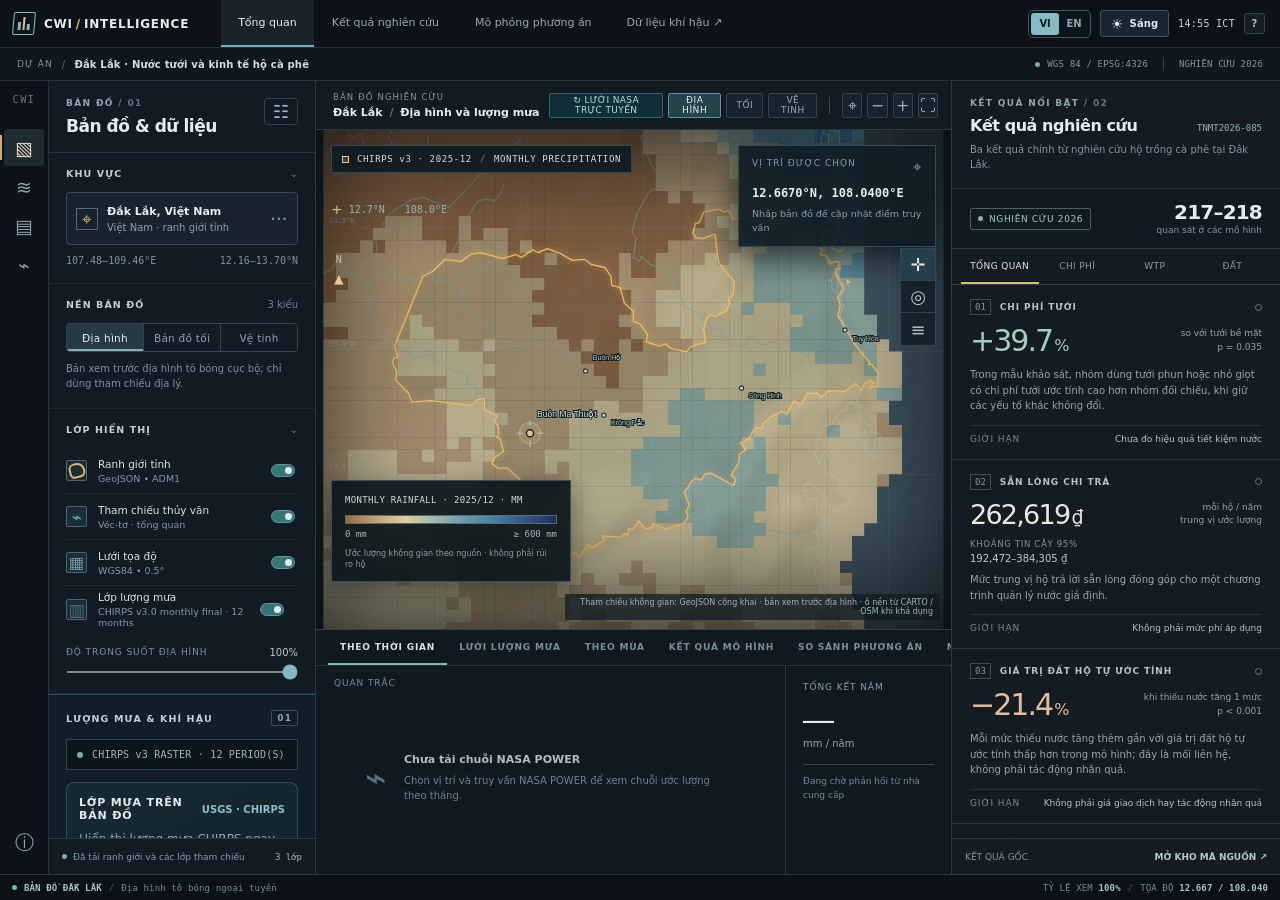
==== index.html @ 6d9375ad "Distinguish terrain and dark basemaps even when online tiles fail" ====
<!doctype html>
<html lang="vi" data-theme="dark">
<head>
  <meta charset="utf-8">
  <meta name="viewport" content="width=device-width,initial-scale=1">
  <meta name="theme-color" content="#0a0e13">
  <meta name="description" content="Coffee Water Intelligence — environmental evidence workstation for Dak Lak.">
  <title>Coffee Water Intelligence · Research presentation v1.7</title>
  <style>
:root{color-scheme:dark;--app:#0a0e13;--panel:#111820;--panel2:#131b24;--map:#101b20;--line:#26333e;--line-soft:#1c2832;--text:#e6edf1;--muted:#92a3af;--faint:#617480;--cyan:#6cb5bd;--gold:#ecc282;--red:#d7968a;--green:#75c0a0;--sidebar:267px;--inspect:329px;--rail:49px;font-family:Inter,'IBM Plex Sans','Noto Sans',ui-sans-serif,system-ui,-apple-system,BlinkMacSystemFont,'Segoe UI',sans-serif;font-synthesis:none}
*{box-sizing:border-box}html,body{margin:0;min-width:350px;background:var(--app);color:var(--text);height:100%;font-size:12px}button,select,input{font:inherit}button{cursor:pointer}button:focus-visible,input:focus-visible,select:focus-visible,a:focus-visible{outline:2px solid #8fc3d0;outline-offset:1px}button:disabled{opacity:.45;cursor:not-allowed}a{color:inherit;text-decoration:none}.shell{height:100dvh;min-height:610px;display:flex;flex-direction:column;overflow:hidden}.globalbar{height:48px;background:#0d1218;border-bottom:1px solid #28333e;display:flex;align-items:center;flex-shrink:0;padding:0 15px 0 13px}.logo{height:100%;display:flex;gap:9px;align-items:center;padding-right:32px}.logo-glyph{width:22px;height:23px;border:1px solid #91bec1;display:flex;align-items:flex-end;justify-content:center;gap:2px;padding:4px;border-radius:2px;transform:skew(-5deg)}.logo-glyph span{width:3px;background:#83b8b9;height:8px}.logo-glyph span:nth-child(2){height:13px;background:#e4c08c}.logo-glyph span:nth-child(3){height:6px}.logo-type{white-space:nowrap;font-size:12px;font-weight:780;letter-spacing:.065em}.logo-slash{color:var(--gold);padding:0 3px}.logo-caption{font-size:9px;letter-spacing:.15em;color:#899baa;margin-left:7px;border-left:1px solid #364552;padding-left:12px}.global-tabs{display:flex;height:100%;align-items:stretch;gap:1px}.gtab{background:none;border:none;border-bottom:2px solid transparent;padding:0 17px;color:#9aabb7;font-size:11px;white-space:nowrap;display:flex;align-items:center;gap:7px}.gtab.active{color:#e6ecef;border-bottom-color:var(--cyan);background:#18232c}.gtab:hover{background:#18232c;color:#e1e8ec}.out-icon{color:#68808a;font-size:13px}.global-right{display:flex;align-items:center;gap:9px;margin-left:auto;color:#a1afb7;font-size:10px;letter-spacing:.03em}.indicator-dot,.dot,.status-circle,.state-led,.green-led{display:inline-block;width:6px;height:6px;border-radius:50%;background:#d6aa65;flex-shrink:0}.indicator-dot.amber{box-shadow:0 0 0 3px #b08b4a25}.thin-split{height:14px;width:1px;background:#33424c;margin:0 8px}.utc-clock{font-variant-numeric:tabular-nums;font-family:ui-monospace,SFMono-Regular,Menlo,monospace;color:#c6d3dc}.iconbutton{border:1px solid #35424c;background:#151e25;color:#a9bbc7;border-radius:3px;width:21px;height:21px;font-weight:700}.contextbar{height:33px;flex-shrink:0;border-bottom:1px solid var(--line);background:#10161d;display:flex;align-items:center;gap:9px;padding:0 17px;font-size:10px;color:#768997;letter-spacing:.018em}.bread-segment{color:#8196a4;font-size:9px;letter-spacing:.12em}.bread-chevron{color:#57747f}.bread-active{color:#d3dde2;font-weight:570}.version{margin-left:13px;border:1px solid #30414c;border-radius:2px;color:#b3c3c9;padding:2px 6px;font-size:9px}.context-right{margin-left:auto;display:flex;align-items:center;gap:7px;font:9px ui-monospace,monospace;color:#8597a3}.context-right .dot{background:#7caaa8;width:5px;height:5px}.app-body{min-height:0;flex:1;display:flex;overflow:hidden}.rail{width:var(--rail);flex-shrink:0;border-right:1px solid #28353f;background:#0c1218;display:flex;align-items:center;flex-direction:column;gap:2px;padding:13px 4px}.rail-wordmark{font-family:ui-monospace,monospace;font-size:10px;letter-spacing:.16em;color:#657988;margin-bottom:22px}.rail-btn{width:40px;height:37px;border:none;background:transparent;color:#8ca3ad;font-size:19px;display:grid;place-items:center;position:relative;border-radius:3px}.rail-btn.current{color:#e6d8b8;background:#1e2b33}.rail-btn.current:before{content:'';position:absolute;left:-4px;top:6px;bottom:6px;width:2px;background:#d5ac73}.rail-btn:hover{background:#25343e;color:#e5ebed}.rail-flex{flex:1}.explorer{width:var(--sidebar);flex-shrink:0;background:#121a23;border-right:1px solid #2a3640;display:flex;flex-direction:column;min-height:0}.section-top,.inspector-head{padding:17px 17px 16px;border-bottom:1px solid var(--line);flex-shrink:0}.section-top{display:flex;align-items:flex-start;justify-content:space-between}.small-overline,.eyebrow{font-size:9px;color:#91a5b1;letter-spacing:.15em;font-weight:680}.section-index{color:#607684}.section-top h1,.inspector-head h2{margin:8px 0 0;font-size:17px;font-weight:600;letter-spacing:-.028em}.subtle-icon{background:none;border:1px solid #32414c;border-radius:3px;color:#9ab0bb;padding:2px 8px;font-size:18px}.explorer-scroll,.inspector-scroll{overflow:auto;flex:1;scrollbar-width:thin;scrollbar-color:#334550 transparent}.group{padding:15px 17px 17px;border-bottom:1px solid var(--line-soft)}.group-title{font-size:9.5px;letter-spacing:.115em;font-weight:680;color:#c3d0d5;display:flex;justify-content:space-between;align-items:center;margin-bottom:13px}.group-arrow,.tiny-info{font-size:10px;font-weight:450;color:#6f8390;letter-spacing:0}.location-picker{border:1px solid #384955;border-radius:4px;background:#18232d;padding:11px 9px;display:flex;gap:9px;align-items:center}.pin-mark{border:1px solid #526a77;width:22px;height:22px;display:grid;place-items:center;color:#d2b179;font-size:17px}.location-picker strong{font-weight:640;font-size:11px}.location-picker small{display:block;font-size:10px;color:#8ca0ae;margin-top:4px}.location-more{margin-left:auto;color:#7d939c;font-weight:700;letter-spacing:.1em}.geo-reference{display:flex;justify-content:space-between;font:10px ui-monospace,monospace;color:#80939f;margin-top:10px}.segmented{display:flex;border:1px solid #384651;border-radius:4px;overflow:hidden;height:29px}.segmented button{flex:1;background:#131c24;color:#8ea0ad;border:none;font-size:10.5px;letter-spacing:.025em}.segmented button+button{border-left:1px solid #36434f}.segmented button.active{background:#273a43;color:#e4ecef;box-shadow:inset 0 -2px 0 #85b1b5}.base-context{font-size:10px;line-height:1.5;color:#7d919d;margin-top:9px}.layer-row{height:46px;display:flex;gap:11px;align-items:center;border-bottom:1px solid #1e2b35}.layer-row:nth-last-of-type(1){border-bottom:none}.layer-icon{height:21px;width:21px;flex-shrink:0;background:#1c2e34;border:1px solid #4f6371;border-radius:2px;display:grid;place-items:center}.border-icon:before{content:'';width:12px;height:11px;border:2px solid #dfb772;border-radius:35% 50% 37% 30%;transform:rotate(-15deg)}.river-icon:before{content:'⌁';font-size:17px;color:#70b2ba}.grid-icon:before{content:'▦';font-size:16px;color:#7894a2}.raster-icon:before{content:'▥';font-size:17px;color:#546c79}.layer-label{display:flex;flex-direction:column;gap:3px;flex:1}.layer-label strong{font-size:10.5px;font-weight:530;color:#d9e3e8}.layer-label small{font-size:9.5px;color:#8299a5}.layer-row input{appearance:none;width:24px;height:13px;border:1px solid #415461;background:#273641;border-radius:20px;position:relative;cursor:pointer}.layer-row input:before{content:'';position:absolute;top:2px;left:2px;width:7px;height:7px;border-radius:50%;background:#7c8e9a;transition:.15s}.layer-row input:checked{background:#3a7576;border-color:#559b9b}.layer-row input:checked:before{left:13px;background:#e0f0ee}.disabled-layer{opacity:.45;cursor:not-allowed}.lock{color:#8995a0}.layer-opacity{display:flex;justify-content:space-between;margin:15px 0 2px;font-size:9px;letter-spacing:.1em;color:#7c919d}.layer-opacity strong{font-size:10px;letter-spacing:0;color:#becbd2;font-weight:530}input[type=range]{width:100%;height:2px;margin:11px 0 2px;accent-color:#82b6b8;cursor:pointer}.input-label{display:block;margin-bottom:7px;font-size:9px;letter-spacing:.11em;font-weight:620;color:#849cab}.group select{width:100%;height:32px;border:1px solid #334551;border-radius:3px;appearance:none;background:#18242e url("data:image/svg+xml,%3Csvg xmlns='http://www.w3.org/2000/svg' width='10' height='7'%3E%3Cpath d='m1 1 4 4 4-4' fill='none' stroke='%2397aab6' stroke-width='1.4'/%3E%3C/svg%3E") no-repeat right 11px center;color:#e0e8ec;padding:0 28px 0 10px;font-size:10.5px;outline:none;margin-bottom:15px}.query-loc{padding:8px 10px;background:#17232c;border-left:2px solid #8facae;display:flex;flex-direction:column;gap:7px;margin:1px 0 12px}.query-loc span{font-size:9px;color:#859ba5;letter-spacing:.08em}.query-loc strong{font:11px ui-monospace,monospace;color:#d6e5e8;font-weight:540}.query-button{width:100%;height:34px;background:#a3c6c3;border:1px solid #a7c8c7;color:#0c2229;border-radius:3px;font-size:11px;font-weight:730;text-align:left;padding:0 10px;display:flex;align-items:center;gap:8px}.query-button:hover{background:#c0dad7}.query-symbol{font-size:17px}.query-arrow{margin-left:auto}.query-status{display:flex;gap:7px;margin-top:11px;color:#8b9ba4;font-size:10px;line-height:1.55;align-items:flex-start}.query-status .status-circle{margin-top:5px}.query-status.success{color:#9dd0b8}.query-status.error{color:#deb29b}.status-circle.muted{background:#657986}.status-circle.teal{background:#70b8a8}.status-circle.error{background:#d4a06e}.meta-row{display:flex;justify-content:space-between;padding:6px 0;gap:8px;color:#8195a0;font-size:10px}.meta-row strong{color:#c1d1d7;font-weight:540;text-align:right}.explorer-footer,.inspector-footer{height:36px;border-top:1px solid #2a3942;display:flex;align-items:center;padding:0 13px;gap:6px;font-size:9px;color:#879ca7;flex-shrink:0}.state-led{width:5px;height:5px;background:#72b6a1}.explorer-footer .code{margin-left:auto;color:#a6bbc3;font-family:ui-monospace,monospace}.main-workspace{min-width:310px;display:flex;flex-direction:column;flex:1;background:#0b1116}.workspace-toolbar{height:49px;display:flex;align-items:center;flex-shrink:0;padding:0 13px 0 17px;border-bottom:1px solid #2b3b42;background:#121b22;gap:5px}.workspace-ident{display:flex;flex-direction:column;gap:4px}.workspace-ident .kicker{font-size:8.5px;letter-spacing:.13em;color:#8397a4}.workspace-ident strong{font-size:11px;font-weight:580;white-space:nowrap}.workspace-ident strong span{color:#617783;margin:0 3px}.toolbar-spacer{flex:1}.toolbar-btn,.toolbar-square{border:1px solid #34434e;background:#17232d;color:#9baeba;height:25px;border-radius:2px;padding:0 9px;font-size:9px;letter-spacing:.06em}.toolbar-btn.active{color:#e2eff1;background:#26424b;border-color:#5e9298}.toolbar-square{width:27px;padding:0;font-size:16px;letter-spacing:0}.toolbar-btn:hover,.toolbar-square:hover{color:#fff;background:#2b3d48}.tool-sep{background:#3b4c58;height:17px;width:1px;margin:0 7px}.geoview{position:relative;flex:1;min-height:180px;overflow:hidden;background:#142329}.geoview:before{content:'';position:absolute;inset:0;pointer-events:none;box-shadow:inset 0 0 110px #05090dc4;z-index:1}.geoview:after{content:'';position:absolute;inset:0;background:linear-gradient(0deg,rgba(4,10,15,.25),transparent 25%,transparent 73%,rgba(6,10,16,.20));pointer-events:none;z-index:1}.geoview svg{position:absolute;width:100%;height:100%;inset:0;cursor:crosshair;touch-action:none;user-select:none}#province-path,#province-glow{pointer-events:none}#riverlines path{stroke:#72a5ab;fill:none;stroke-width:1.25;opacity:.78;pointer-events:none}#coastal-lines path{stroke:#aec3b7;fill:none;stroke-width:1.15;opacity:.77;pointer-events:none}#mapgrid line{stroke:#accbd5;stroke-width:.6;opacity:.22;pointer-events:none}#mapgrid text{fill:#93bbc0;font:10px ui-monospace,monospace;opacity:.65;pointer-events:none}#map-labels text{font-family:Inter,Arial,sans-serif;fill:#d8e7e3;font-size:12px;paint-order:stroke;stroke:#0c1b22;stroke-width:2.6;pointer-events:none}#map-labels text.smaller{font-size:10px;fill:#b8c8c6}#map-labels circle{fill:#d9c8a1;stroke:#253c42;stroke-width:1.6}#selected-pin{pointer-events:none}.pulse-halo{stroke:#d8c394;fill:#d2b87a29;stroke-width:.8}.map-badge{position:absolute;z-index:2;top:15px;left:15px;background:#0f1b23eb;border:1px solid #344854;border-radius:2px;padding:8px 10px;font:9px ui-monospace,monospace;letter-spacing:.07em;color:#d0dfe0;display:flex;align-items:center;gap:8px;pointer-events:none}.badge-square{width:7px;height:7px;border:1px solid #f0c887;background:#dcb3703a}.muted-dash{color:#627f89}.map-locator{position:absolute;right:15px;top:15px;z-index:2;width:198px;background:#101c24ed;border:1px solid #334955;padding:12px 13px;box-shadow:0 10px 30px #050b0fb0}.map-loc-title{color:#7f9caa;letter-spacing:.11em;font-size:9px;display:flex;justify-content:space-between}.loc-edit{font-size:15px}.map-locator strong{display:block;margin:10px 0 6px;font:12px ui-monospace,monospace;font-weight:610;color:#e1edf0}.map-locator small{font-size:9.5px;color:#87a0a9}.map-floating-tools{position:absolute;right:15px;top:118px;display:flex;flex-direction:column;background:#121f27e8;border:1px solid #314651;z-index:3}.float-tool{height:32px;width:34px;border:none;border-bottom:1px solid #304450;background:none;color:#aec4cb;font-size:18px}.float-tool:last-child{border:none}.float-tool:hover,.float-tool.active{color:#e8e9de;background:#26404b}.map-legend{position:absolute;z-index:2;left:15px;bottom:16px;width:222px;border:1px solid #344955;background:#0c161edb;backdrop-filter:blur(7px);padding:11px 12px}.legend-head{display:flex;justify-content:space-between;border-bottom:1px solid #344651;padding-bottom:9px;margin-bottom:7px}.legend-head strong,.legend-head span{font-size:8.5px;letter-spacing:.12em;color:#b6cdd1;font-weight:590}.legend-head span{color:#728a96}.legend-item{display:flex;align-items:center;gap:9px;color:#bcccd3;font-size:9.5px;line-height:23px}.legend-item i{width:16px;height:8px;flex-shrink:0}.legend-boundary{border-top:2px solid #eebd71}.legend-river{border-top:2px solid #79bcc5}.legend-marker{border:2px solid #e5c88c;width:7px!important;height:7px!important;border-radius:50%;margin:0 4px}.legend-divider{height:1px;background:#2a3f49;margin:9px 0}.map-legend p{margin:0;color:#78929c;font-size:9px;line-height:1.5}.map-credit{position:absolute;bottom:9px;right:11px;z-index:2;font-size:8px;color:#a3b3b7;background:#0e1921b8;padding:4px 7px;max-width:calc(100% - 260px);text-align:right}.map-location-stamp{position:absolute;top:70px;left:16px;color:#92b2b9;font:10px ui-monospace,monospace;display:flex;gap:7px;align-items:center;z-index:2}.crosshair{font-size:16px;color:#d4b575}.minor-sep{color:#566a72}.north-arrow{position:absolute;top:124px;left:18px;z-index:2;display:flex;align-items:center;flex-direction:column;font-size:10px;color:#b6c6c6;gap:4px;font-family:ui-monospace,monospace}.north-arrow b{font-size:16px;color:#eac68c}.bottom-pane{height:207px;flex-shrink:0;border-top:1px solid #30414a;background:#101820;display:flex;flex-direction:column}.bottom-tabs{height:36px;display:flex;align-items:stretch;gap:0;padding:0 12px;border-bottom:1px solid #25333d;flex-shrink:0}.bottom-tab{border:none;border-bottom:2px solid transparent;background:none;padding:0 13px;color:#788f9d;font-size:9px;font-weight:650;letter-spacing:.09em}.bottom-tab.active{border-bottom-color:#82b8b9;color:#d3e4e9}.bottom-tools{margin-left:auto;display:flex;gap:12px;align-items:center;font-size:9px;color:#8095a0}.temp-status{display:flex;align-items:center;gap:7px}.bottom-tools button{border:1px solid #384951;background:#16242d;color:#afc2ca;padding:6px 9px;border-radius:2px;font-size:9px;letter-spacing:.07em}.bottom-content{display:flex;flex:1;min-height:0}.bottom-content.hidden{display:none}.chart-panel{flex:1;padding:12px 20px 10px 18px;display:flex;flex-direction:column;min-width:0}.chart-ylabel{font-size:9px;color:#748e9d;letter-spacing:.1em;margin-bottom:4px}.chart{flex:1;min-height:0}.empty-visual{height:100%;display:flex;align-items:center;justify-content:center;gap:17px;color:#8b9fac}.empty-icon{font-size:36px;font-family:Georgia,serif;color:#59737e}.empty-visual strong{display:block;font-size:11px;color:#aebdc7;font-weight:580;margin-bottom:7px}.empty-visual small{display:block;max-width:330px;font-size:10px;line-height:1.5;color:#6d8390}.data-chart{width:100%;height:100%}.summary-metric{width:166px;border-left:1px solid #2a3a46;padding:16px 17px;display:flex;flex-direction:column}.summary-metric>span:first-child{font-size:9px;letter-spacing:.1em;color:#89a0ad}.summary-metric>strong{font:31px Inter,Arial,sans-serif;font-weight:500;margin-top:10px;letter-spacing:-.06em;white-space:nowrap}.summary-metric>span:nth-of-type(2){font-size:10px;color:#91a9b1}.mini-rule{height:1px;background:#344752;margin-top:15px;margin-bottom:10px}.summary-metric>small{font-size:9px;color:#728b98;line-height:1.5}.method-grid{display:grid;grid-template-columns:repeat(3,minmax(0,1fr));gap:25px;padding:19px;align-items:start}.method-grid p{margin:7px 0;color:#97aab6;font-size:10px;line-height:1.65}.inspector{width:var(--inspect);flex-shrink:0;background:#141b23;border-left:1px solid #2d3944;display:flex;flex-direction:column;min-height:0}.inspector-head{padding:17px 18px 16px}.inspector-title{display:flex;justify-content:space-between;align-items:baseline;gap:8px}.inspector-title h2{font-size:16px}.specimen-id{color:#8fb7be;font:9px ui-monospace,monospace}.inspector-head p{margin:8px 0 0;color:#8095a2;font-size:10px;line-height:1.45}.inspector-scroll{padding:0}.data-quality{padding:13px 18px;display:flex;align-items:center;justify-content:space-between;background:#111a22;border-bottom:1px solid #2d3b46}.sample-pill{display:flex;align-items:center;gap:6px;border:1px solid #46665d;border-radius:2px;padding:5px 7px;color:#9dd2b2;font-size:9px;letter-spacing:.07em}.sample-pill i{background:#85bb91;height:5px;width:5px;border-radius:50%}.sample-size{display:flex;flex-direction:column;align-items:flex-end;gap:3px}.sample-size strong{font-size:20px;line-height:1;letter-spacing:-.04em;font-weight:550}.sample-size span{font-size:9px;color:#8196a2}.inspector-tabs{height:36px;border-bottom:1px solid #31414b;display:flex;align-items:stretch;padding:0 9px}.econ-tab{flex:1;background:none;border:none;border-bottom:2px solid transparent;font-size:9px;color:#849ba5;letter-spacing:.04em}.econ-tab.active{border-bottom-color:#d6b879;color:#e6e7e1}.stat-group{padding:14px 18px 15px;border-bottom:1px solid #2a3943}.stat-heading{display:flex;align-items:center;gap:9px}.stat-heading>span{border:1px solid #3c4e5b;color:#8098a4;padding:2px 4px;font:9px ui-monospace,monospace}.stat-heading strong{font-size:9px;letter-spacing:.1em;color:#b2c3ca;font-weight:650}.hollow-circle{width:7px;height:7px;border:1px solid #657f8b;border-radius:50%;margin-left:auto}.stat-main{display:flex;align-items:center;justify-content:space-between;gap:9px;margin:11px 0}.value{font-size:30px;letter-spacing:-.065em;font-weight:540;line-height:1}.value span{font-size:16px;margin-left:2px}.value.positive{color:#a4cdbd}.value.standard{color:#e7e8de;font-size:27px}.value.standard span{font-size:19px}.value.negative{color:#e6bb99}.value-side{font-size:9px;color:#90a5b0;line-height:1.55;text-align:right}.stat-group p{font-size:10px;line-height:1.55;color:#93a7b1;margin:0 0 11px}.micro-rule{display:flex;justify-content:space-between;gap:10px;color:#718a95;font-size:9px;align-items:center;border-top:1px solid #24323a;padding-top:8px}.micro-rule span{letter-spacing:.1em}.micro-rule strong{color:#b0c5c8;font-weight:520;text-align:right}.ci-line{display:flex;flex-direction:column;gap:4px;margin:0 0 8px;color:#7e96a1;font-size:8.5px;letter-spacing:.08em}.ci-line strong{color:#b9cbd1;font-weight:530;font-size:10px;letter-spacing:0}.inspector-provenance{padding:15px 18px 25px}.prov-head{display:flex;gap:8px;align-items:center;margin-bottom:10px}.prov-head strong{font-size:9px;letter-spacing:.11em;color:#b4c9ce}.inspector-provenance>div:not(.prov-head){display:flex;justify-content:space-between;color:#8498a4;font-size:10px;margin-bottom:8px}.inspector-provenance>div strong{font-weight:530;color:#b2c7ce}.inspector-provenance p{font-size:10px;color:#7994a0;line-height:1.6;padding:10px;background:#18252d;border-left:2px solid #577b84;margin:15px 0 0}.inspector-footer{justify-content:space-between;color:#8096a2}.inspector-footer a{color:#b2c9ce;font-weight:620}.statusbar{height:26px;background:#0b1116;border-top:1px solid #2b3944;display:flex;align-items:center;justify-content:space-between;padding:0 12px;flex-shrink:0;color:#788c96;font:9px ui-monospace,monospace;letter-spacing:.015em}.statusbar>div{display:flex;align-items:center;gap:7px}.statusbar strong{font-weight:600;color:#acc3c7}.green-led{width:5px;height:5px;background:#74c0a2}.status-divider{color:#415764}.status-last span{color:#4a6370}dialog{border:1px solid #3c5661;background:#17232c;color:#e0e9ed;border-radius:5px;width:min(460px,90vw);padding:20px;box-shadow:0 18px 70px #0009}dialog::backdrop{background:#010507a8}.dialog-head{display:flex;justify-content:space-between;font-size:15px}.dialog-head button{background:none;border:none;color:#a4b6be;font-size:22px}.dialog-okay{margin-top:12px;background:#a4c5c5;color:#0e2026;padding:8px 20px;border:none;border-radius:3px}dialog p{font-size:12px;line-height:1.65;color:#aec0c7}
body.collapsed-left .explorer{display:none}.shell.max-map .explorer,.shell.max-map .inspector{display:none}.shell.max-map .bottom-pane{height:165px}
@media(min-width:1600px){:root{--sidebar:282px;--inspect:350px}.bottom-pane{height:226px}.globalbar{height:52px}.contextbar{height:36px}.workspace-toolbar{height:52px}}
@media(max-width:1270px){:root{--sidebar:238px;--inspect:293px}.logo-caption,.context-right,.minor-state{display:none}.globalbar{padding:0 10px}.logo{padding-right:14px}.gtab{padding:0 9px}.section-top,.inspector-head{padding-left:13px;padding-right:13px}.group{padding-left:13px;padding-right:13px}.stat-group{padding-left:13px;padding-right:13px}.inspector-provenance{padding-left:13px;padding-right:13px}.map-legend{width:192px}}
@media(max-width:1020px){:root{--sidebar:245px;--inspect:280px}.inspector{display:none}.global-tabs a{display:none}.bottom-pane{height:190px}.map-credit{max-width:60%}}
@media(max-width:730px){.shell{overflow:auto;min-height:100dvh;height:auto}.app-body{display:grid;grid-template-columns:40px 1fr;min-height:820px;overflow:visible}.rail{width:40px;grid-row:1 / span 3}.explorer{grid-column:2;width:100%;height:auto;max-height:none;border-right:none}.explorer-scroll{display:grid;grid-template-columns:repeat(2,minmax(0,1fr));overflow:visible}.group{border-right:1px solid var(--line-soft)}.main-workspace{grid-column:2;height:700px;min-width:0}.inspector{grid-column:2;width:100%;display:flex;max-height:620px}.inspector-scroll{display:grid;grid-template-columns:1fr 1fr;align-items:start}.data-quality,.inspector-tabs,.overview-econ,.inspector-provenance{grid-column:1 / -1}.overview-econ{display:grid;grid-template-columns:repeat(2,minmax(0,1fr))}.stat-group{border-right:1px solid var(--line-soft)}.globalbar{height:45px}.logo-type{font-size:10px}.global-tabs{margin-left:auto}.global-tabs .gtab{font-size:10px;padding:0 7px}.global-right{display:none}.contextbar{padding:0 9px}.version{display:none}.geoview{min-height:330px}.map-legend{display:none}.map-badge{font-size:8px;max-width:60%;line-height:1.5}.map-locator{width:162px}.map-credit{max-width:100%;font-size:7px}.statusbar{font-size:8px}.statusbar>div:nth-child(2){display:none}.method-grid{grid-template-columns:1fr}}
@media(max-width:470px){.explorer-scroll{display:block}.global-tabs .gtab:nth-child(2){display:none}.main-workspace{height:600px}.bottom-pane{height:185px}.summary-metric{width:109px;padding:12px}.summary-metric>strong{font-size:25px}.map-locator{top:60px;right:10px}.map-badge{top:10px;left:10px}.map-floating-tools{right:10px;top:160px}.map-credit{max-width:90%}.bottom-tools .temp-status{display:none}.status-last{display:none}.overview-econ{grid-template-columns:1fr}}
/* Scientific data bars */
.wtp-bars{display:flex;flex-direction:column;gap:10px;margin:15px 0 18px}.wtp-bars>div{display:grid;grid-template-columns:39px minmax(0,1fr) 41px;gap:9px;align-items:center}.wtp-bars span,.wtp-bars strong{color:#9dafb7;font:10px ui-monospace,monospace}.wtp-bars strong{text-align:right;color:#b8cfd3}.wtp-bars i{height:5px;background:#263941;position:relative;display:block;border-radius:1px;overflow:hidden}.wtp-bars em{background:#6da6aa;height:100%;display:block;border-radius:1px}
/* v0.4 CHIRPS spatial-grid analysis — scientific workstation, no decorative KPIs */
.climate-lab-group{background:#111e27;border-top:1px solid #31505c;border-bottom:1px solid #31444e}
.climate-tiny{font-size:9px;color:#87a8ad;border:1px solid #34515b;border-radius:2px;padding:2px 5px}
.raster-state{font:10px ui-monospace,monospace;color:#9db6bd;display:flex;align-items:center;gap:9px;padding:9px 10px;background:#0b151b;border:1px solid #2b424e;letter-spacing:.02em;margin-top:12px}
.raster-help{color:#7e9da7;font-size:10px;line-height:1.55;margin:10px 0}
.import-trigger{height:32px;border:1px solid #6c9399;color:#bdd6d7;background:#243944;cursor:pointer;display:flex;align-items:center;justify-content:center;font-size:10px;font-weight:630;letter-spacing:.035em;transition:background .15s}
.import-trigger:hover{background:#32505b}
.raster-row{display:grid;grid-template-columns:31px minmax(0,1fr) 40px minmax(0,1fr);align-items:center;gap:6px;margin-top:12px}
.raster-row label,.raster-row strong{font:9px ui-monospace,monospace;color:#839fac}.raster-row select{width:100%;padding:7px 8px;color:#dcebed;background:#0d1b23;border:1px solid #36515b;border-radius:2px;font-size:11px;min-width:0}
.raster-row select:disabled{opacity:.45}.opacity-row{grid-template-columns:58px minmax(0,1fr) 36px}.opacity-row input{accent-color:#96b9be;width:100%;min-width:0}
.raster-actions{display:grid;grid-template-columns:1fr 1fr;gap:6px;margin:10px 0 13px}.raster-actions button{border:1px solid #35515b;background:#182a33;color:#c7d8dc;font-size:10px;padding:8px 5px;letter-spacing:.045em;cursor:pointer}.raster-actions button:hover:not(:disabled){background:#2b4552}.raster-actions button:disabled{opacity:.35;cursor:default}
.raster-readout{display:flex;justify-content:space-between;align-items:center;gap:8px;border-top:1px solid #29404a;padding:9px 0;color:#91aab2;font-size:9px;line-height:1.35}
.raster-readout>span{max-width:150px}.raster-readout i{font-size:8px;font-style:normal;color:#728f9b;display:block}
.raster-readout strong{color:#d0e0e1;font-weight:550;text-align:right;font-size:10px}
.raster-note{font-size:9px;color:#758f98;line-height:1.5;margin:10px 0 0;padding-top:8px;border-top:1px solid #29404a}
#chirps-overlay{image-rendering:pixelated;mix-blend-mode:normal}
.raster-scale{position:absolute;left:15px;bottom:47px;z-index:12;background:rgba(10,20,27,.91);padding:11px 13px;width:240px;border:1px solid #39515e;box-shadow:0 6px 25px #0006;backdrop-filter:blur(4px)}
.raster-scale[hidden]{display:none}.raster-scale>span{color:#cfdbdf;font:9px ui-monospace,monospace;letter-spacing:.035em}
.raster-ramp{height:9px;margin-top:9px;background:linear-gradient(to right,#9a693e,#c3a276,#e0ce9e,#9db9ad,#649aab,#417eaa,#31558d,#222e5a);border:1px solid #5a6b70}
.raster-ramp-values{display:flex;justify-content:space-between;color:#9eb8bd;font:9px ui-monospace,monospace;margin-top:5px}
.raster-scale small{color:#89a0a7;font-size:8px;line-height:1.4;display:block;margin-top:9px}
#tab-raster{overflow:auto;padding:9px 14px 10px;flex-direction:column;gap:8px}
#tab-raster:not(.hidden){display:flex}
.raster-chart-header{display:flex;gap:10px;justify-content:space-between;align-items:center}
.raster-chart-header>div:first-child{display:flex;flex-direction:column;gap:4px}
.raster-chart-header strong{font-size:9px;letter-spacing:.08em;color:#c6d9dd}.raster-chart-header span{font-size:9px;color:#8199a5}
.raster-chart-tag{color:#91aeb6;font:9px ui-monospace,monospace;text-align:right}
.raster-chart{flex:1;min-height:75px;display:flex;align-items:stretch;justify-content:stretch}
.raster-placeholder{display:flex;align-items:center;padding:8px;color:#8fa6b0;font-size:10px}
.month-bars{display:flex;align-items:stretch;width:100%;gap:7px;justify-content:space-between}
.month-col{flex:1;display:flex;flex-direction:column;justify-content:flex-end;align-items:stretch;gap:4px;background:transparent;border:0;border-bottom:2px solid transparent;color:#a2b7c0;padding:0 2px 2px;min-width:0;cursor:pointer}
.month-col.selected{border-bottom-color:#d3b17e;background:#1d303a}.month-col:disabled{opacity:.24;cursor:default}
.month-col:hover:not(:disabled){background:#273f49}
.month-val{font:9px ui-monospace,monospace;text-align:center;white-space:nowrap;overflow:hidden;text-overflow:clip;color:#adc4cb}
.month-track{height:calc(100% - 31px);min-height:40px;display:flex;align-items:flex-end;background:rgba(49,71,83,.18);border-left:1px solid rgba(140,160,171,.12);border-right:1px solid rgba(140,160,171,.12)}
.month-fill{width:100%;background:#508eac;min-height:0;transition:height .16s}.month-col.selected .month-fill{background:#d4a55f}.month-index{text-align:center;font:9px ui-monospace,monospace;color:#77929c}
@media(max-width:730px){.raster-scale{left:7px;bottom:33px;width:200px}.raster-chart-tag{display:none}.month-bars{gap:3px}.month-col{padding:0 0 2px}.month-val{font-size:7px}.raster-row{grid-template-columns:30px minmax(0,1fr) 40px minmax(0,1fr)}}

.map-legend[hidden]{display:none!important}
/* CWI v0.5 — science labs. Compact workstation; no large marketing cards. */
.bottom-tabs{overflow-x:auto;scrollbar-width:thin;white-space:nowrap}
.bottom-tab{flex-shrink:0;padding-left:12px!important;padding-right:12px!important}
#tab-evidence:not(.hidden),#tab-policy:not(.hidden){display:block;overflow-y:auto;background:#101820;padding:0}
.rgl-content{padding:10px 15px 15px;color:#d7e4e8;min-height:192px;font-size:10px}
.rgl-top{display:flex;align-items:center;justify-content:space-between;gap:20px;border-bottom:1px solid #2e424a;padding-bottom:8px}
.rgl-top b,.rgl-subtitle{font-size:10px;font-weight:660;letter-spacing:.08em;color:#c6dade}
.rgl-top span{display:block;color:#829ca9;font-size:9px;margin-top:4px}
.rgl-action{background:#233440;border:1px solid #536b78;border-radius:2px;color:#c0d6db;white-space:nowrap;padding:6px 9px;font-size:9px}
.rgl-action:hover{background:#30505c}
.rgl-econ-grid{display:grid;grid-template-columns:1.25fr 1fr;gap:22px;padding-top:9px}
.rgl-table{border-collapse:collapse;width:100%;font-variant-numeric:tabular-nums;font-size:10px}
.rgl-table th{text-align:left;background:#1b2933;color:#809daa;font-size:9px;font-weight:640;text-transform:uppercase;border-bottom:1px solid #334751;padding:7px 8px}
.rgl-table td{border-bottom:1px solid #24343e;color:#b9d1d6;padding:7px 8px}
.rgl-table tbody tr:last-child td{border-bottom:none}
.rgl-table th:nth-child(2),.rgl-table th:nth-child(3),.rgl-table th:nth-child(4),.rgl-table td:nth-child(2),.rgl-table td:nth-child(3),.rgl-table td:nth-child(4){text-align:right}
.rgl-low{color:#8096a2;font-size:9px;line-height:1.45;margin:7px 0 0}
.rgl-interval{background:#14212a;border:1px solid #2a404b;padding:10px 13px}
.interval-axis{display:flex;justify-content:space-between;font:10px ui-monospace,monospace;color:#8babb8;margin:11px 0 8px}
.interval-track{height:16px;position:relative;border-bottom:1px solid #607a85;background:linear-gradient(90deg,transparent 0,transparent 99.8%,#d39972 99.8%)}
.interval-whisker{position:absolute;top:7px;height:3px;background:#86b6bb}
.interval-whisker:before,.interval-whisker:after{content:'';position:absolute;top:-5px;height:12px;width:2px;background:#86b6bb}.interval-whisker:after{right:0}
.interval-dot{position:absolute;top:3px;width:10px;height:10px;border-radius:50%;border:2px solid #e3e7e3;background:#81b7c1;transform:translateX(-50%)}
.interval-zero{position:absolute;right:0;top:0;bottom:0;width:1px;background:#bc8f82}
.interval-value{font:11px ui-monospace,monospace;color:#bfd8dd;margin:12px 0 4px}.interval-value span{color:#8ea9b4;margin-left:11px}
.rgl-policy-grid{display:grid;grid-template-columns:minmax(360px,1.15fr) 1fr;gap:22px;padding-top:10px}
.rgl-policy-inputs{display:grid;grid-template-columns:repeat(4,minmax(0,1fr));gap:8px 12px;align-content:start}
.rgl-field{min-width:0;display:flex;flex-direction:column;gap:4px;color:#8ea8b3;font-size:9px}
.rgl-input-row{display:flex;align-items:center;gap:5px}.rgl-input-row input{width:100%;min-width:0;height:27px;background:#172630;border:1px solid #3b5261;border-radius:2px;padding:4px 6px;font:11px ui-monospace,monospace;color:#dce8e9}.rgl-input-row small{color:#8aa6ae;font-size:9px;white-space:nowrap}
.rgl-policy-results{border-left:1px solid #2b3d49;padding-left:15px}
.rgl-result-cells{display:grid;grid-template-columns:1fr 1fr;gap:8px 18px;margin:7px 0}
.rgl-result-cells>div{display:flex;flex-direction:column;border-bottom:1px solid #2b3944;padding-bottom:6px;gap:3px}
.rgl-result-cells span,.rgl-breakeven span{font-size:9px;color:#88a2ad}
.rgl-result-cells strong,.rgl-breakeven strong{font:11px ui-monospace,monospace;color:#dbe7e7}
.rgl-breakeven{display:flex;justify-content:space-between;gap:10px;padding:6px 0}.rgl-alert{color:#e4af83!important}
@media(max-width:1280px){.rgl-policy-grid{grid-template-columns:1fr}.rgl-policy-results{border-left:none;border-top:1px solid #30424b;padding:7px 0}.rgl-policy-inputs{grid-template-columns:repeat(3,minmax(0,1fr))}.rgl-econ-grid{grid-template-columns:1fr}.bottom-pane{height:245px!important}}
@media(max-width:690px){.rgl-policy-inputs{grid-template-columns:repeat(2,minmax(0,1fr))}.rgl-table{font-size:9px}.rgl-content{min-width:520px}.bottom-pane{height:270px!important}}

.raster-metric{display:flex;flex-direction:column;gap:5px;margin-top:12px}.raster-metric span{font-size:9px;letter-spacing:.11em;color:#8aa1ad}.raster-metric select{width:100%;height:30px;background:#10202b;border:1px solid #3e5966;border-radius:2px;color:#d6e6e9;padding:4px 8px;font-size:10px}.raster-ramp.anomaly{background:linear-gradient(90deg,#a54e37,#d18252,#ecc48b,#c4cac2,#86bcc3,#417baf,#285088)}

.rgl-input-row input.rgl-invalid{border-color:#df8e78;background:#342029;color:#f1c6b6}.month-col.negative .month-fill{background:#cf8c67!important}.month-col.negative .month-val{color:#e2b49d!important}

/* v0.6: scientific source audit and live sampling compact controls */
.data-audit-panel{margin:12px 0;padding:10px 9px;border:1px solid #29414b;background:#101c25;border-radius:5px}
.audit-body{font-size:11px;color:#94aaba;line-height:1.5;margin:8px 0}
.qa-kv{display:flex;justify-content:space-between;gap:7px;padding:4px 0;border-bottom:1px solid #22333e}
.qa-kv strong{color:#d1e0e5;font-size:10px;text-align:right;max-width:52%;overflow-wrap:anywhere}
.qa-hint{font-size:10px;line-height:1.45;margin-top:8px;color:#81969f}
.data-audit-panel .rgl-action,.power-grid-group .rgl-action{width:100%;text-align:center;min-height:30px;margin-top:9px}
.power-grid-group .raster-help b{color:#e7b875;font-weight:550}
.power-fetch-controls{display:flex;align-items:center;justify-content:space-between;margin:10px 0;gap:10px}
.power-fetch-controls label{font-size:10px;color:#8eabb8;letter-spacing:.06em}
.power-fetch-controls select{min-width:83px;background:#152632;color:#e0e9ed;border:1px solid #304752;padding:6px}
.power-grid-group .query-button{font-size:10px;padding:9px 8px;width:100%;letter-spacing:.015em}
.power-grid-group .query-status{margin:8px 0;line-height:1.5;font-size:10px}
.comparison-select{border-top:1px solid #293e48;padding-top:10px;margin-top:8px}

.quick-climate{border:1px solid #34676b!important;background:#102e35!important;color:#b4e0dc!important;letter-spacing:.04em}
.quick-climate:hover{background:#194149!important;border-color:#59a0a0!important}
@media (max-width:1320px){.quick-climate{font-size:9px;padding:0 8px}}

/* v0.7: high-density seasonal climate laboratory */
.seasonal-workbench{display:flex;flex-direction:column;gap:12px;padding:16px 20px;color:#d7e0e9;min-width:0;height:100%;overflow:auto;background:#10161e}
.seasonal-header{display:flex;justify-content:space-between;align-items:center;gap:12px}.seasonal-header div{display:flex;flex-direction:column;gap:4px}.seasonal-header strong{font-size:12px;letter-spacing:.09em}.seasonal-header span{font-size:11px;color:#899bac}
.seasonal-toolbar{display:flex;flex-wrap:wrap;align-items:flex-end;gap:9px}.seasonal-toolbar label{display:flex;flex-direction:column;gap:5px;color:#94a7b9;font-size:9px;letter-spacing:.08em}.seasonal-toolbar select{background:#17222d;border:1px solid #334250;color:#e6ecf1;font:inherit;font-size:12px;padding:7px 8px;min-width:135px;min-height:32px;border-radius:3px}
.season-action{background:#2e5764;color:#eef7fc;border:1px solid #397483;padding:8px 10px;min-height:32px;font-size:10px;letter-spacing:.03em;cursor:pointer;border-radius:3px}.season-action:disabled{opacity:.36;cursor:default}.season-action.secondary{background:transparent;color:#9bafbd;border-color:#394753}
.seasonal-info{display:grid;grid-template-columns:repeat(4,minmax(0,1fr));gap:8px}.seasonal-info>div{background:#151f29;border:1px solid #2c3c4b;padding:9px 11px;min-width:0;display:flex;flex-direction:column;gap:6px}.seasonal-info span{font:9px ui-monospace,SFMono-Regular,Consolas,monospace;letter-spacing:.055em;color:#879fb2}.seasonal-info strong{font:500 19px 'IBM Plex Sans',Inter,system-ui,sans-serif;font-variant-numeric:tabular-nums;white-space:nowrap;overflow:hidden;text-overflow:ellipsis}.seasonal-info small{font-size:10px;color:#8da0ae;line-height:1.3}
.seasonal-lower{display:grid;grid-template-columns:minmax(0,1fr) 230px;gap:12px;min-height:80px}.season-profile{display:flex;align-items:end;gap:4px;padding:5px 8px;min-width:0}.season-empty{align-self:center;color:#8093a5;font-size:11px}.season-bar{display:flex;flex:1;min-width:0;max-width:70px;flex-direction:column;justify-content:end;align-items:center;gap:4px;height:110px}.season-bar strong{font:10px ui-monospace,SFMono-Regular,monospace;color:#d7e6ec}.season-bar i{display:block;width:100%;background:#64899c;min-height:1px;max-height:76px;opacity:.9}.season-bar.unavailable i{background:#2e3e4e}.season-bar.unavailable strong{color:#728392}.season-bar small{font:9px ui-monospace,SFMono-Regular,monospace;color:#94a6b6}.season-notes{border-left:2px solid #aa8554;background:#1d252e;padding:9px 10px;color:#b8c4ce;font-size:11px;line-height:1.55}
@media(max-width:1200px){.seasonal-info{grid-template-columns:repeat(2,minmax(0,1fr))}.seasonal-lower{grid-template-columns:1fr}}
@media(max-width:650px){.seasonal-toolbar{display:grid;grid-template-columns:1fr 1fr}.seasonal-toolbar label:first-child{grid-column:1/-1}.seasonal-info{grid-template-columns:1fr 1fr}}

/* Seasonal workbench expands for data inspection without overlays on the map. */
@media(min-width:1050px){.bottom-pane:has(.bottom-tab[data-tab="season"].active){height:min(420px,44vh)!important}}
.raster-ramp.season:not(.anomaly){background:linear-gradient(90deg,#a0754f 0%,#bca57a 25%,#8caeb0 47%,#468caa 70%,#384d85 88%,#393c65 100%)}

/* V0.8 provider-backed CHIRPS ingestion: scientific status rather than placeholder layer. */
.official-chirps-block{margin:12px 0;padding:10px 10px 9px;border:1px solid #2a5962;background:#0a2228}
.official-chirps-button{width:100%;height:36px;border:1px solid #5aa2a5;background:#1b464e;color:#e5faf9;font-size:10px;font-weight:650;letter-spacing:.06em;cursor:pointer}
.official-chirps-button:hover:not(:disabled){background:#245860}
.official-chirps-button:disabled{opacity:.56;cursor:wait}
.official-chirps-meta{display:flex;justify-content:space-between;gap:8px;margin-top:9px;font:9px ui-monospace,monospace;color:#97bac0;letter-spacing:.01em}
#chirps-official-status{font-size:10px;color:#b2d3d4;margin:8px 0;line-height:1.5}
#chirps-official-status.error{color:#dfaa89}
.official-chirps-source{font-size:9px;color:#779aa3;line-height:1.5;border-top:1px solid #2c454a;padding-top:8px}
.official-chirps-source strong{display:block;color:#9de1c9;font-size:10px;letter-spacing:.02em}
.official-chirps-source span{display:block;margin-top:3px}
.official-chirps-source a{color:#7ec8dc}

/* v0.9 / Baseline 1991–2020: technical, compact acquisition controls */
.baseline-workflow{margin:12px 0 14px;padding:11px 11px 10px;border:1px solid #263d4e;background:#111d27;border-radius:4px}
.baseline-head,.baseline-meta{display:flex;align-items:center;justify-content:space-between;gap:7px}
.baseline-head strong{font-family:ui-monospace,SFMono-Regular,Menlo,monospace;font-size:10px;letter-spacing:.05em;color:#dce9f2}
#baseline-badge{font:600 9px ui-monospace,SFMono-Regular,Menlo,monospace;color:#c6a579}
.baseline-start{width:100%;margin:9px 0 8px;border:1px solid #477d83;border-radius:3px;padding:10px 5px;background:#174148;color:#d1f4ee;font-size:10px;letter-spacing:.02em;font-weight:700;cursor:pointer}
.baseline-start:hover:not(:disabled){background:#20535a}.baseline-start:disabled{opacity:.46;cursor:not-allowed}
.baseline-progress-track{height:3px;background:#273743;overflow:hidden}.baseline-progress-track>div{width:0%;height:100%;background:#58c1b9;transition:width .2s ease}
.baseline-meta{margin-top:6px;font:9px ui-monospace,Menlo,monospace;color:#96abb9}
#baseline-status{margin:8px 0 0;line-height:1.45;color:#a7bac6;font-size:10px;overflow-wrap:anywhere}
#baseline-status.error{color:#e4a69a}#baseline-quality-link{display:block;color:#78cfc2;font-size:9px;letter-spacing:.05em;margin-top:7px}
#baseline-quality-link[hidden]{display:none}

</style>
<style>
/* CHIRPS via USGS WMS displayed as native SVG overlay; no replacement for local scientific raster. */
.wms-climate{border:1px solid rgba(110,177,188,.29);padding:13px 12px 12px;margin:12px 0;border-radius:8px;background:linear-gradient(150deg,rgba(71,131,145,.10),rgba(14,22,28,.04));}
.wms-top{display:flex;justify-content:space-between;gap:8px;align-items:center;margin-bottom:8px}.wms-top strong{font-size:11px;letter-spacing:.075em;color:var(--text)}.wms-tag{font-size:10px;color:#8ebfc9;white-space:nowrap;font-weight:650}.wms-intro{margin:0 0 12px;line-height:1.55;color:var(--muted)}
.wms-field{display:flex;flex:1;min-width:0;flex-direction:column;gap:6px;color:var(--muted);font-size:11px}.wms-field select{min-width:0;width:100%;background:var(--panel2);border:1px solid var(--line);border-radius:5px;padding:8px 6px;color:var(--text);font:inherit;font-size:12px}
.wms-inline{display:flex;gap:8px;margin-top:10px}.wms-opacity{align-items:center}.wms-opacity label{font-size:11px;color:var(--muted);flex:0 0 109px}.wms-opacity input{flex:1;min-width:50px;accent-color:#5cb1bf}.wms-opacity output{width:35px;text-align:right;font-size:11px;font-variant-numeric:tabular-nums}
.wms-actions{display:flex;gap:8px;margin-top:12px}.wms-actions button{border:1px solid var(--line);border-radius:5px;padding:10px 9px;background:var(--panel2);color:var(--text);font:inherit;cursor:pointer;flex:1}.wms-actions #wms-show{background:#286877;border-color:#347e8b;color:#f8fbfc;font-weight:700}.wms-actions button:disabled{opacity:.46;cursor:default}
#wms-status{min-height:28px;font-size:11px;line-height:1.5;color:var(--muted);margin:9px 0 6px}#wms-status[data-state="fail"]{color:#d69a91}#wms-status[data-state="ready"]{color:#76bdad}
#wms-source-link{display:inline-block;color:#7cb7c5;text-decoration:none;font-size:11px;margin:2px 0 7px}.wms-climate small{display:block;font-size:10px;line-height:1.6;color:var(--muted)}
html[data-theme="light"] .wms-climate{background:rgba(70,130,145,.06)}html[data-theme="light"] .wms-actions #wms-show{background:#286877;color:#fff}

#wms-climate ~ .external-chirps-shortcut{display:none}

</style>
  <style>
/* CWI v1.1 — deliberate light/dark system for analytical workstations.
   Climate raster palette and model numerical values stay identical in both themes. */
.theme-switch{display:inline-flex;align-items:center;justify-content:center;gap:6px;min-width:69px;min-height:27px;padding:3px 8px;border:1px solid #42515b;background:#192632;color:#dfeaec;border-radius:3px;font-size:10px;font-weight:600;white-space:nowrap;letter-spacing:.015em;cursor:pointer}
.theme-switch:hover{border-color:#7eafb0;background:#233743}.theme-switch:focus-visible{outline:2px solid #79b7c0;outline-offset:2px}
#theme-icon{font-size:14px;font-weight:400}.policy-nav{border-left:1px solid transparent}
body.policy-focused .bottom-pane{height:min(470px,60vh)!important;min-height:310px!important}
body.policy-focused .bottom-tab[data-tab="policy"]{border-bottom-color:var(--cyan)}
body.policy-focused #tab-policy:not(.hidden){min-height:0;max-height:100%;overflow:auto}
body.policy-focused .rgl-policy-grid{grid-template-columns:minmax(350px,1.2fr) minmax(290px,1fr)}
body.policy-focused .rgl-policy-inputs{grid-template-columns:repeat(2,minmax(0,1fr));gap:13px 24px}
body.policy-focused .rgl-field{font-size:10px}body.policy-focused .rgl-input-row input{height:35px;font-size:12px}
body.policy-focused .rgl-result-cells strong{font-size:14px}body.policy-focused .rgl-result-cells{gap:13px 21px}
body.policy-focused .rgl-low{font-size:10px;line-height:1.55}
@media(max-width:1100px){body.policy-focused .rgl-policy-grid{grid-template-columns:1fr}body.policy-focused .rgl-policy-results{border-left:0;border-top:1px solid var(--line);padding:10px 0}}
@media(max-width:800px){.theme-switch{min-width:32px;padding:3px 6px}.theme-switch #theme-text{display:none}.policy-nav{display:none!important}}
@media(max-width:620px){body.policy-focused .bottom-pane{height:min(560px,66vh)!important}body.policy-focused .rgl-policy-inputs{grid-template-columns:1fr 1fr;gap:10px}body.policy-focused .rgl-content{min-width:0;padding:11px}body.policy-focused .rgl-policy-grid{grid-template-columns:1fr}body.policy-focused .rgl-input-row{flex-wrap:wrap}}

:root[data-theme="light"]{
 color-scheme:light;
 --app:#f2f5f7;--panel:#fff;--panel2:#f7f9fb;--map:#e9f1f2;
 --line:#c9d4de;--line-soft:#dce3e8;--text:#162635;--muted:#536777;--faint:#69808d;
 --cyan:#237b88;--gold:#ad7232;--green:#24765d;--red:#bb6456;
}
[data-theme="light"] body,[data-theme="light"] .shell{background:#f2f5f7;color:#172b38}
[data-theme="light"] .globalbar{background:#fff;border-bottom-color:#cbd7df;color:#1a2a38}
[data-theme="light"] .logo-caption{color:#718493;border-left-color:#d8e1e7}
[data-theme="light"] .logo-type{color:#172a36}
[data-theme="light"] .gtab{color:#5b7080}
[data-theme="light"] .gtab.active{color:#163746;background:#e5f2f2;border-bottom-color:#268596}
[data-theme="light"] .gtab:hover{background:#f0f5f7;color:#173e4d}
[data-theme="light"] .global-right{color:#4f6473}
[data-theme="light"] .utc-clock{color:#375061}
[data-theme="light"] .thin-split{background:#c8d5dd}
[data-theme="light"] .theme-switch{background:#edf3f7;color:#274554;border-color:#b9cbd3}
[data-theme="light"] .theme-switch:hover{background:#dae9ee;border-color:#6b9dab}
[data-theme="light"] .iconbutton{background:#f5f9fb;color:#344e5c;border-color:#cad7de}
[data-theme="light"] .contextbar{background:#f6f8fa;color:#617685;border-bottom-color:#cfdce2}
[data-theme="light"] .bread-active{color:#254454}
[data-theme="light"] .bread-chevron{color:#8094a1}
[data-theme="light"] .bread-segment,[data-theme="light"] .context-right{color:#68808f}
[data-theme="light"] .version{border-color:#c7d4dd;color:#47626f;background:#edf2f6}
[data-theme="light"] .rail{background:#eaf0f4;border-right-color:#cbd7e0}
[data-theme="light"] .rail-wordmark{color:#6e8492}
[data-theme="light"] .rail-btn{color:#5e7c89}
[data-theme="light"] .rail-btn.current{color:#18566a;background:#d4e7ee}
[data-theme="light"] .rail-btn:hover{background:#d9e8ed;color:#1a556d}
[data-theme="light"] .explorer{background:#fff;border-right-color:#cbd7e0}
[data-theme="light"] .inspector{background:#fff;border-left-color:#cbd7e0}
[data-theme="light"] .section-top,[data-theme="light"] .inspector-head{border-bottom-color:#d8e3e9}
[data-theme="light"] .section-top h1,[data-theme="light"] .inspector-head h2{color:#213544}
[data-theme="light"] .small-overline,[data-theme="light"] .eyebrow{color:#697f8d}
[data-theme="light"] .section-index{color:#7591a2}
[data-theme="light"] .group{border-bottom-color:#e0e7ec}
[data-theme="light"] .group-title{color:#3b5968}
[data-theme="light"] .group-arrow,[data-theme="light"] .tiny-info{color:#758d9a}
[data-theme="light"] .subtle-icon{background:#f6f9fb;color:#3e6574;border-color:#cbd8df}
[data-theme="light"] .location-picker{background:#f1f6f8;border-color:#cad8df}
[data-theme="light"] .location-picker strong{color:#18394a}
[data-theme="light"] .location-picker small,[data-theme="light"] .geo-reference{color:#577583}
[data-theme="light"] .pin-mark{border-color:#a1b5c0;color:#9b652d}
[data-theme="light"] .segmented{border-color:#c2d2da}
[data-theme="light"] .segmented button{background:#f5f9fa;color:#52707d}
[data-theme="light"] .segmented button+button{border-left-color:#cbd8de}
[data-theme="light"] .segmented button.active{background:#d9ebed;color:#164a59;box-shadow:inset 0 -2px 0 #258a96}
[data-theme="light"] .base-context{color:#627f8e}
[data-theme="light"] .layer-row{border-bottom-color:#e1e8ed}
[data-theme="light"] .layer-icon{background:#f0f6f7;border-color:#9cb6c2}
[data-theme="light"] .layer-label strong{color:#223e4f}
[data-theme="light"] .layer-label small{color:#648292}
[data-theme="light"] .layer-row input{border-color:#9eb3bf;background:#d7e1e7}
[data-theme="light"] .layer-row input:checked{border-color:#51969a;background:#5aacae}
[data-theme="light"] .layer-opacity,[data-theme="light"] .input-label{color:#587380}
[data-theme="light"] .layer-opacity strong{color:#3a5d6b}
[data-theme="light"] input[type=range]{accent-color:#247e89}
[data-theme="light"] .group select,[data-theme="light"] .raster-metric select,[data-theme="light"] .raster-row select,[data-theme="light"] .seasonal-toolbar select,[data-theme="light"] .power-fetch-controls select{background-color:#f7fafb!important;border-color:#bccfda!important;color:#203a49!important}
[data-theme="light"] .query-loc{background:#eef5f7;border-left-color:#3e8796}
[data-theme="light"] .query-loc span{color:#6d8390}
[data-theme="light"] .query-loc strong{color:#2a4c5a}
[data-theme="light"] .query-button{background:#277784;color:#fff;border-color:#236878}
[data-theme="light"] .query-button:hover{background:#1d6676}
[data-theme="light"] .query-status,[data-theme="light"] .meta-row{color:#5f7986}
[data-theme="light"] .meta-row strong{color:#274555}
[data-theme="light"] .explorer-footer,[data-theme="light"] .inspector-footer{background:#f5f8fa;border-top-color:#d3dfe6;color:#5e7b89}
[data-theme="light"] .explorer-footer .code{color:#365e72}
[data-theme="light"] .main-workspace{background:#e9f0f3}
[data-theme="light"] .workspace-toolbar{background:#fff;border-bottom-color:#c9d8df;color:#213f4e}
[data-theme="light"] .toolbar-btn,[data-theme="light"] .toolbar-square{color:#3d606f;background:#f5f8fa;border-color:#c8d6de}
[data-theme="light"] .toolbar-btn.active,[data-theme="light"] .toolbar-btn:hover,[data-theme="light"] .toolbar-square:hover{background:#e3f0f1;color:#1e6672}
[data-theme="light"] .workspace-ident strong{color:#1f4051}
[data-theme="light"] .workspace-ident .kicker{color:#658292}
[data-theme="light"] .map-viewport{background:#d7e4e8}
[data-theme="light"] .map-badge{background:rgba(251,253,253,.94);color:#234652;border-color:#a8bbc4}
[data-theme="light"] .map-locator,[data-theme="light"] .map-legend,[data-theme="light"] .raster-scale{background:rgba(255,255,255,.94);color:#23414d;border-color:#bbcbd3;box-shadow:0 3px 14px #8297a51c}
[data-theme="light"] .map-loc-title,[data-theme="light"] .map-locator small,[data-theme="light"] .map-legend p,[data-theme="light"] .raster-scale small{color:#526f7c}
[data-theme="light"] .map-locator strong{color:#204554}
[data-theme="light"] .map-floating-tools{background:transparent}
[data-theme="light"] .float-tool{background:#fff;color:#2a5766;border-color:#aebfc8}
[data-theme="light"] .float-tool.active{background:#dbecef;color:#195b6e}
[data-theme="light"] .map-credit,[data-theme="light"] .map-location-stamp,[data-theme="light"] .north-arrow{color:#1d4553;background:rgba(249,252,253,.86)}
[data-theme="light"] #mapgrid line{stroke:#617d8a;opacity:.24}
[data-theme="light"] #mapgrid text{fill:#456575}
[data-theme="light"] #riverlines path{stroke:#438aa2;opacity:.8}
[data-theme="light"] #province-path{stroke:#c58a36;fill:rgba(255,245,218,.035)}
[data-theme="light"] #province-glow{stroke:#f3ca88;opacity:.18}
[data-theme="light"] #map-labels text{fill:#133e54;paint-order:stroke;stroke:#eef6f8;stroke-width:2.5px}
[data-theme="light"] #map-labels circle{fill:#426875}
[data-theme="light"] .bottom-pane{background:#fff;border-top-color:#cbd8e0}
[data-theme="light"] .bottom-tabs{background:#edf3f5;border-bottom-color:#ccdae2}
[data-theme="light"] .bottom-tab{background:transparent;color:#5d7888}
[data-theme="light"] .bottom-tab.active{background:#fff;color:#1b6173;border-bottom-color:#268994}
[data-theme="light"] .bottom-tools{color:#536d7d}
[data-theme="light"] .bottom-content{background:#fff;color:#233c4c}
[data-theme="light"] #tab-evidence:not(.hidden),[data-theme="light"] #tab-policy:not(.hidden){background:#fff}
[data-theme="light"] .chart-panel,[data-theme="light"] .summary-metric{background:#fff;color:#23414f}
[data-theme="light"] .empty-visual,[data-theme="light"] .empty-visual small{color:#6a8490}
[data-theme="light"] .rgl-content{color:#233f4b}
[data-theme="light"] .rgl-top{border-bottom-color:#d5e0e7}
[data-theme="light"] .rgl-top b,[data-theme="light"] .rgl-subtitle{color:#295467}
[data-theme="light"] .rgl-top span,[data-theme="light"] .rgl-low{color:#5d7887}
[data-theme="light"] .rgl-action{background:#edf5f7;border-color:#b3c9d3;color:#285769}
[data-theme="light"] .rgl-action:hover{background:#d9edf0}
[data-theme="light"] .rgl-table th{background:#e8f1f5;color:#436576;border-color:#c4d5df}
[data-theme="light"] .rgl-table td{color:#334f5c;border-color:#dce5eb}
[data-theme="light"] .rgl-interval{background:#f3f7f9;border-color:#ccdade}
[data-theme="light"] .interval-axis,[data-theme="light"] .interval-value span{color:#4d6979}
[data-theme="light"] .interval-value{color:#295968}
[data-theme="light"] .rgl-field,[data-theme="light"] .rgl-input-row small{color:#54707f}
[data-theme="light"] .rgl-input-row input{background:#fff;color:#1d3b4b;border-color:#aabfc9}
[data-theme="light"] .rgl-input-row input:focus{border-color:#287d92}
[data-theme="light"] .rgl-policy-results{border-left-color:#d1dfe5}
[data-theme="light"] .rgl-result-cells>div{border-bottom-color:#d7e3e9}
[data-theme="light"] .rgl-result-cells span,[data-theme="light"] .rgl-breakeven span{color:#547180}
[data-theme="light"] .rgl-result-cells strong,[data-theme="light"] .rgl-breakeven strong{color:#1b4352}
[data-theme="light"] .seasonal-workbench{background:#fff;color:#284656}
[data-theme="light"] .seasonal-header span,[data-theme="light"] .seasonal-toolbar label{color:#5b7887}
[data-theme="light"] .seasonal-info>div{background:#f1f6f8;border-color:#d4e0e5}
[data-theme="light"] .seasonal-info span,[data-theme="light"] .seasonal-info small{color:#5a7887}
[data-theme="light"] .season-notes{background:#fcf4e7;color:#775c3f;border-left-color:#c49143}
[data-theme="light"] .season-bar strong{color:#2c4d5b}
[data-theme="light"] .season-bar small{color:#5e7a88}
[data-theme="light"] .data-audit-panel,[data-theme="light"] .baseline-workflow,[data-theme="light"] .official-chirps-block{background:#f0f6f7;border-color:#cbdde0}
[data-theme="light"] .audit-body,[data-theme="light"] .baseline-meta,[data-theme="light"] #baseline-status,[data-theme="light"] #chirps-official-status,[data-theme="light"] .official-chirps-source{color:#4f707e}
[data-theme="light"] .baseline-head strong,[data-theme="light"] .qa-kv strong{color:#234c5e}
[data-theme="light"] .qa-kv{border-bottom-color:#d7e1e6}
[data-theme="light"] .baseline-start,[data-theme="light"] .official-chirps-button{background:#267783;color:#fff;border-color:#286675}
[data-theme="light"] .baseline-start:hover:not(:disabled),[data-theme="light"] .official-chirps-button:hover:not(:disabled){background:#1d606c}
[data-theme="light"] .raster-readout{color:#507180;border-top-color:#d8e3e9}
[data-theme="light"] .raster-readout strong{color:#214758}
[data-theme="light"] .raster-chart-tag,[data-theme="light"] .raster-chart-header strong{color:#33596b}
[data-theme="light"] .month-col,[data-theme="light"] .month-val,[data-theme="light"] .month-index{color:#547382}
[data-theme="light"] .month-col:hover:not(:disabled){background:#f1f7f8}
[data-theme="light"] .month-col.selected{background:#e4f3f3}
[data-theme="light"] .raster-scale>span,[data-theme="light"] .raster-ramp-values{color:#234c5b}
[data-theme="light"] .statusbar{background:#fff;color:#516e7c;border-top-color:#cad8df}
[data-theme="light"] .statusbar strong{color:#284c5e}
[data-theme="light"] .status-divider{color:#92a6b0}
[data-theme="light"] #about-dialog{background:#fff;color:#243c4a;border-color:#c6d5dc}
[data-theme="light"] #about-dialog button{color:#24495a}
[data-theme="light"] .method-grid p,[data-theme="light"] .method-grid span{color:#547282}
[data-theme="light"] .quick-climate{background:#e0f2f3!important;color:#226a75!important;border-color:#9bc3c9!important}
/* High-contrast inspector and map coverage in Light mode. */
[data-theme="light"] .inspector{background:#fff;border-left-color:#cad8df}
[data-theme="light"] .inspector-head p{color:#5c7481}
[data-theme="light"] .specimen-id{color:#59818e}
[data-theme="light"] .data-quality{background:#f0f6f8;border-bottom-color:#d1e0e6}
[data-theme="light"] .sample-pill{background:#e5f3eb;color:#2a6b55;border-color:#a8d3c1}
[data-theme="light"] .sample-size strong{color:#244b5c}
[data-theme="light"] .sample-size span{color:#67818f}
[data-theme="light"] .inspector-tabs{background:#f8fafb;border-bottom-color:#d2dfe6}
[data-theme="light"] .econ-tab{color:#65818d}
[data-theme="light"] .econ-tab.active{color:#206b7b;border-bottom-color:#2e8c9b}
[data-theme="light"] .stat-group{background:#fff;border-bottom-color:#dce6eb}
[data-theme="light"] .stat-heading>span{border-color:#b5c9d4;color:#516e7b}
[data-theme="light"] .stat-heading strong{color:#37596a}
[data-theme="light"] .stat-group p,[data-theme="light"] .value-side{color:#56727f}
[data-theme="light"] .stat-main .value.standard{color:#265c6e}
[data-theme="light"] .stat-main .value.positive{color:#2a8062}
[data-theme="light"] .stat-main .value.negative{color:#bb694b}
[data-theme="light"] .ci-line{color:#607f8c}
[data-theme="light"] .ci-line strong{color:#34596c}
[data-theme="light"] .micro-rule{color:#617e8c;border-top-color:#d8e2e9}
[data-theme="light"] .micro-rule strong{color:#426676}
[data-theme="light"] .inspector-provenance{background:#f8fafb}
[data-theme="light"] .inspector-provenance>div:not(.prov-head){color:#5c7482}
[data-theme="light"] .inspector-provenance>div strong{color:#2e5364}
[data-theme="light"] .inspector-provenance p{background:#edf5f6;color:#526d79;border-left-color:#46929b}
[data-theme="light"] .prov-head strong{color:#3e6674}
[data-theme="light"] .inspector-footer a{color:#286d7b}
[data-theme="light"] #geo-map>rect:first-of-type{fill:#e7f0f4}
[data-theme="light"] .map-legend .legend-head,[data-theme="light"] .map-legend .legend-item{color:#345b6b}
[data-theme="light"] .map-legend .legend-divider{border-color:#c8d9e1}
[data-theme="light"] .summary-metric>span,[data-theme="light"] .summary-metric>small{color:#5d7786}
[data-theme="light"] .summary-metric>strong{color:#1a495a}
[data-theme="light"] .geoview{background:#e7f0f4}
[data-theme="light"] .raster-placeholder,[data-theme="light"] .season-empty{color:#527687}

</style>
  <style>
/* Compact, keyboard-accessible bilingual switch */
.language-switch{display:inline-flex;align-items:center;gap:1px;flex:0 0 auto;padding:2px;background:#0c151c;border:1px solid #435664;border-radius:5px;height:28px;letter-spacing:0}
.language-option{border:0;background:transparent;color:#8fa6b3;font-size:10px;font-weight:720;min-width:28px;height:22px;padding:0 6px;border-radius:3px;line-height:22px}
.language-option.active{background:#88bbc1;color:#081b23;box-shadow:0 1px 5px #0004}
.language-option:hover:not(.active){background:#273c46;color:#e5f1f2}
.language-option:focus-visible{outline:2px solid #a6dce2;outline-offset:3px}
[data-theme=light] .language-switch{background:#edf3f7;border-color:#b6cad2}
[data-theme=light] .language-option{color:#526b77}
[data-theme=light] .language-option.active{background:#275a68;color:#fff}
.oc-language-switch{margin-right:4px;flex:0 0 auto}
@media(max-width:620px){.oc-language-switch{margin-right:0}}
@media(max-width:1560px){.logo-caption{display:none}}
@media(max-width:1300px){.global-right .indicator-dot,.global-right .minor-state,.global-right .thin-split{display:none}}
@media(max-width:850px){.global-right{display:flex!important;gap:4px;margin-left:6px}.global-right .utc-clock,.global-right .iconbutton{display:none!important}.global-tabs #nav-economics{display:none}}
@media(max-width:730px){.globalbar{gap:3px}.logo{padding-right:3px}.global-tabs .gtab{font-size:9px;padding:0 6px}.global-right{margin-left:2px}.theme-switch{min-width:30px}.language-switch{height:27px}}
@media(max-width:470px){.logo-type{display:none}.global-tabs #nav-overview{display:none}.global-tabs #nav-policy{display:flex!important}.language-option{min-width:26px;padding:0 5px}.globalbar{padding:0 5px}.global-tabs #nav-official-chirps{max-width:132px;overflow:hidden;text-overflow:ellipsis}.global-right{gap:2px}}

</style>
  <script>
/* Presentation-only appearance settings. No changes to economic or climate calculations. */
(function(){
 'use strict';
 const KEY='cwi-ui-theme-v1';
 let initial='dark';
 try{const s=localStorage.getItem(KEY);if(s==='light'||s==='dark')initial=s;}catch(_e){}
 const root=document.documentElement;
 function apply(theme,notify=false){
   root.dataset.theme=theme;
   root.style.colorScheme=theme;
   const meta=document.querySelector('meta[name="theme-color"]');
   if(meta)meta.content=theme==='light'?'#f6f8f9':'#0a0e13';
   const btn=document.getElementById('theme-switch');
   if(btn){
     btn.setAttribute('aria-pressed',String(theme==='light'));
     btn.setAttribute('aria-label',theme==='light'?'Chuyển sang giao diện tối':'Chuyển sang giao diện sáng');
     btn.title=theme==='light'?'Chuyển sang giao diện tối':'Chuyển sang giao diện sáng';
   }
   const icon=document.getElementById('theme-icon');if(icon)icon.textContent=theme==='light'?'☾':'☀';
   const label=document.getElementById('theme-text');if(label)label.textContent=theme==='light'?'Dark':'Light';
   if(notify)window.dispatchEvent(new CustomEvent('cwi-theme-changed',{detail:{theme}}));
 }
 apply(initial);
 window.CWI_APPEARANCE={getTheme:()=>root.dataset.theme,setTheme:(v)=>{if(v!=='dark'&&v!=='light')return;try{localStorage.setItem(KEY,v)}catch(_e){}apply(v,true)}};
 document.addEventListener('DOMContentLoaded',()=>{
   apply(root.dataset.theme);
   document.getElementById('theme-switch')?.addEventListener('click',()=>{
     window.CWI_APPEARANCE.setTheme(root.dataset.theme==='dark'?'light':'dark');
   });
 });
})();

</script>
  <script>
/* CWI bilingual UI. Static interface only; calculations and provider data are unchanged.
 * Original source strings are retained per DOM text/attribute node. The mutation
 * observer localizes later-rendered policy results without rewriting user inputs.
 * CHC's external iframe retains the language provided by CHC itself.
 */
(() => {
 'use strict';
 const PAIRS = [["ENVIRONMENTAL RESEARCH","NGHIÊN CỨU MÔI TRƯỜNG"],["Workspace","Không gian làm việc"],["Economic evidence","Bằng chứng kinh tế"],["Policy Studio","Mô phỏng chính sách"],["CLIMATE WORKSPACE ↗","KHÔNG GIAN KHÍ HẬU ↗"],["Source repository","Mã nguồn dự án"],["RESEARCH DEMONSTRATOR · LIMITED VALIDATION","NGUYÊN MẪU NGHIÊN CỨU · KIỂM CHỨNG GIỚI HẠN"],["WORKSPACES","KHÔNG GIAN LÀM VIỆC"],["Đắk Lắk · Climate / Economic Intelligence","Đắk Lắk · Phân tích khí hậu / kinh tế"],["BUILD 1.5.0 · BILINGUAL CLIMATE WORKSPACE","BẢN 1.5.0 · KHÔNG GIAN KHÍ HẬU SONG NGỮ"],["2026 STUDY","NGHIÊN CỨU 2026"],["Data layers","Các lớp dữ liệu"],["STUDY AREA","KHU VỰC NGHIÊN CỨU"],["Vietnam · province boundary","Việt Nam · ranh giới tỉnh"],["MAP BASE","NỀN BẢN ĐỒ"],["03 options","03 lựa chọn"],["Relief","Địa hình"],["Dark map","Bản đồ tối"],["Satellite","Vệ tinh"],["Local shaded relief preview; geographic reference only.","Bản xem trước địa hình tô bóng cục bộ; chỉ dùng tham chiếu địa lý."],["OVERLAYS","CÁC LỚP CHỒNG"],["Province boundary","Ranh giới tỉnh"],["Hydrographic reference","Tham chiếu thủy văn"],["Vector • overview","Véc-tơ · tổng quan"],["Geographic grid","Lưới tọa độ"],["Precipitation layer","Lớp lượng mưa"],["Dataset not imported","Chưa nhập bộ dữ liệu"],["RELIEF OPACITY","ĐỘ TRONG SUỐT ĐỊA HÌNH"],["CLIMATE GRID / IMPORT & COMPARE","LƯỚI KHÍ HẬU / NHẬP & SO SÁNH"],["NO MONTHLY GRID LOADED","CHƯA TẢI LƯỚI DỮ LIỆU THÁNG"],["CHIRPS v3 GeoTIFF-derived raster or live NASA POWER sampling. These are different products and must not be combined.","Raster trích xuất từ GeoTIFF CHIRPS v3 hoặc mẫu điểm NASA POWER trực tuyến. Đây là hai sản phẩm khác nhau, không được gộp chung."],["OFFICIAL SOURCE / NO COLAB","NGUỒN CHÍNH THỨC / KHÔNG CẦN COLAB"],["Xem dữ liệu CHIRPS tại CHC, chuẩn bị so sánh khí hậu 1991–2020 và lập hồ sơ bằng chứng, không cần Colab.","Explore CHIRPS data at CHC, prepare 1991–2020 climate comparisons, and document evidence without Colab."],["MỞ CLIMATE WORKSPACE →","OPEN CLIMATE WORKSPACE →"],["Lớp dữ liệu bên ngoài, không tự động trở thành raster nội bộ hay chuẩn 1991–2020 đã kiểm toán.","External data layers do not automatically become internal rasters or an audited 1991–2020 climatology."],["↓ TẢI & XÁC MINH CHIRPS v3 / 2025","↓ DOWNLOAD & VERIFY CHIRPS v3 / 2025"],["0/14 TIFF · CHƯA TẢI","0/14 TIFF · NOT DOWNLOADED"],["CHC · MONTHLY FINAL","CHC · MONTHLY FINAL"],["Khởi chạy máy chủ nội bộ để tải tệp nguồn chính thức.","Start the local server to retrieve official source files."],["Chưa có dữ liệu CHIRPS đã được xác minh. Không hiển thị số liệu thay thế.","No CHIRPS data have been verified. No substitute values are displayed."],["CLIMATE NORMAL / 1991–2020","CHUẨN KHÍ HẬU / 1991–2020"],["NOT BUILT","CHƯA XÂY DỰNG"],["⌁ TẠO CHUẨN KHÍ HẬU 30 NĂM","⌁ BUILD 30-YEAR CLIMATE NORMAL"],["12 CALENDAR MONTHS","12 THÁNG TRONG NĂM"],["Cần tải CHIRPS 2025 đã kiểm chứng trước. Bản chuẩn tải từ 360 tệp nguồn toàn cầu (nhiều GB).","Verified CHIRPS 2025 data must be loaded first. Building the normal requires 360 global source files (several GB)."],["↗ SOURCE + PIXEL AUDIT","↗ NGUỒN + KIỂM TOÁN Ô LƯỚI"],["⇧ IMPORT RASTER JSON","⇧ NHẬP RASTER JSON"],["RASTER VARIABLE","BIẾN RASTER"],["Rainfall · mm/month","Lượng mưa · mm/tháng"],["Anomaly (mm) vs 1991–2020","Dị thường (mm) so với 1991–2020"],["Normal rainfall · 1991–2020","Lượng mưa chuẩn · 1991–2020"],["Deviation (%) vs 1991–2020","Sai lệch (%) so với 1991–2020"],["Standardized departure (z), not SPI","Sai lệch chuẩn hóa (z), không phải SPI"],["Year-on-year change · mm","Thay đổi so với cùng kỳ năm trước · mm"],["COMPARE WITH","SO SÁNH VỚI"],["YEAR","NĂM"],["MONTH","THÁNG"],["OPACITY","ĐỘ TRONG SUỐT"],["▶ PLAY","▶ PHÁT"],["↓ GRID CSV","↓ CSV LƯỚI"],["SELECTED GRID CELL","Ô LƯỚI ĐƯỢC CHỌN"],["MONTHLY GRID MEAN","TRUNG BÌNH LƯỚI THÁNG"],["area-weighted approx.","xấp xỉ có trọng số diện tích"],["1991–2020 MONTHLY NORMAL","CHUẨN THÁNG 1991–2020"],["Not loaded","Chưa tải"],["SOURCE & QUALITY AUDIT","NGUỒN & KIỂM TOÁN CHẤT LƯỢNG"],["No external gridded data imported. Results remain unavailable.","Chưa nhập dữ liệu lưới bên ngoài. Chưa thể hiển thị kết quả."],["↓ EXPORT DATA AUDIT","↓ XUẤT BÁO CÁO KIỂM TOÁN"],["CHIRPS raster and NASA POWER point estimates are separate products. No household coordinate linkage.","Raster CHIRPS và ước lượng điểm NASA POWER là hai sản phẩm riêng; không có liên kết tọa độ hộ khảo sát."],["NASA POWER / LIVE SPATIAL SAMPLE","NASA POWER / MẪU ĐIỂM TRỰC TUYẾN"],["Five regional sample points · NASA POWER daily estimates summed by calendar month.","Năm điểm mẫu trong khu vực · ước lượng ngày của NASA POWER được cộng theo tháng dương lịch."],["Coarse point-grid, not CHIRPS or a high-resolution observation map.","Lưới điểm thưa, không phải CHIRPS hoặc bản đồ quan trắc độ phân giải cao."],["COMPLETED YEAR","NĂM ĐÃ HOÀN TẤT"],["↻ FETCH NASA POWER SAMPLE GRID","↻ LẤY LƯỚI ĐIỂM NASA POWER"],["Requires network access to NASA POWER. No stored rainfall observations.","Cần kết nối tới NASA POWER. Không có quan trắc mưa lưu sẵn."],["↓ DOWNLOAD POINT-GRID JSON","↓ TẢI JSON LƯỚI ĐIỂM"],["OBSERVATION QUERY","TRUY VẤN QUAN TRẮC"],["MEASUREMENT","CHỈ TIÊU ĐO"],["Precipitation · PRECTOTCORR","Lượng mưa · PRECTOTCORR"],["Air temperature · T2M","Nhiệt độ không khí · T2M"],["REFERENCE YEAR","NĂM THAM CHIẾU"],["POINT COORDINATE","TỌA ĐỘ ĐIỂM"],["Fetch NASA POWER series","Lấy chuỗi NASA POWER"],["Not requested. Click the map to choose a point.","Chưa truy vấn. Nhấp bản đồ để chọn điểm."],["DATA PROVENANCE","NGUỒN GỐC DỮ LIỆU"],["Economic study","Nghiên cứu kinh tế"],["2026 / source","2026 / nghiên cứu nguồn"],["Climate provider","Nhà cung cấp dữ liệu khí hậu"],["Raster availability","Trạng thái raster"],["Household coordinates","Tọa độ hộ khảo sát"],["Unavailable","Không có"],["Boundary and reference vectors loaded","Đã tải ranh giới và các lớp tham chiếu"],["3 layers","3 lớp"],["GEOSPATIAL VIEWPORT","CỬA SỔ BẢN ĐỒ"],["Terrain & Observations","Địa hình & quan trắc"],["↻ LIVE NASA GRID","↻ LƯỚI NASA TRỰC TUYẾN"],["RELIEF","ĐỊA HÌNH"],["DARK","TỐI"],["SATELLITE","VỆ TINH"],["GEOGRAPHIC REFERENCE","THAM CHIẾU ĐỊA LÝ"],["NO CLIMATE GRID LOADED","CHƯA TẢI LƯỚI KHÍ HẬU"],["SELECTED LOCATION","VỊ TRÍ ĐƯỢC CHỌN"],["Click on map to update query point","Nhấp bản đồ để cập nhật điểm truy vấn"],["MONTHLY PRECIPITATION · MM","LƯỢNG MƯA THÁNG · MM"],["Source-specific spatial estimate · not household risk","Ước lượng không gian theo nguồn · không phải rủi ro hộ"],["MAP DISPLAY","HIỂN THỊ BẢN ĐỒ"],["Đắk Lắk provincial boundary","Ranh giới tỉnh Đắk Lắk"],["Selected point","Điểm được chọn"],["Reference layers only. No observed drought severity or household risk mapped.","Chỉ có lớp tham chiếu. Không lập bản đồ mức độ hạn đã quan trắc hay rủi ro hộ."],["Spatial reference: GeoJSON · relief preview · © OpenStreetMap contributors when online","Tham chiếu không gian: GeoJSON công khai · bản xem trước địa hình · ô nền từ CARTO / OSM khi khả dụng"],["TEMPORAL ANALYSIS","PHÂN TÍCH CHUỖI THỜI GIAN"],["SPATIAL CLIMATE GRID","LƯỚI KHÍ HẬU KHÔNG GIAN"],["SEASONAL ANALYSIS","PHÂN TÍCH MÙA VỤ"],["ECONOMETRIC LAB","PHÒNG PHÂN TÍCH KINH TẾ LƯỢNG"],["POLICY SCENARIOS","KỊCH BẢN CHÍNH SÁCH"],["METHOD / SOURCE","PHƯƠNG PHÁP / NGUỒN"],["POINT SERIES / NOT REQUESTED","CHUỖI ĐIỂM / CHƯA TRUY VẤN"],["EXPORT CSV ↓","XUẤT CSV ↓"],["OBSERVATIONS","QUAN TRẮC"],["No NASA POWER series loaded","Chưa tải chuỗi NASA POWER"],["Select a location and fetch NASA POWER data to view the estimated monthly series.","Chọn vị trí và truy vấn NASA POWER để xem chuỗi ước lượng theo tháng."],["ANNUAL SUMMARY","TỔNG KẾT NĂM"],["mm / year","mm / năm"],["Awaiting provider response","Đang chờ phản hồi từ nhà cung cấp"],["MONTHLY RAINFALL / SPATIAL GRID","LƯỢNG MƯA THÁNG / LƯỚI KHÔNG GIAN"],["Click a month to change the map layer","Nhấp tháng để đổi lớp bản đồ"],["No CHIRPS dataset imported","Chưa nhập bộ dữ liệu CHIRPS"],["Load a CHIRPS GeoTIFF-derived JSON dataset to display monthly spatial means. No synthetic rainfall is shown.","Nhập dữ liệu JSON trích xuất từ CHIRPS GeoTIFF để xem trung bình không gian tháng. Không hiển thị lượng mưa giả lập."],["SEASONAL RAINFALL COMPOSITES","TỔNG HỢP LƯỢNG MƯA THEO MÙA"],["Complete-month aggregation · source-native grid · no gap filling","Tổng hợp theo tháng đầy đủ · lưới gốc · không điền khuyết"],["↓ EXPORT SEASON CSV","↓ XUẤT CSV MÙA VỤ"],["AGGREGATION","CÁCH TỔNG HỢP"],["Calendar year / Jan–Dec","Năm dương lịch / tháng 1–12"],["Dry season / Nov–Apr","Mùa khô / tháng 11–4"],["Wet season / May–Oct","Mùa mưa / tháng 5–10"],["ENDING YEAR","NĂM KẾT THÚC"],["Import a climate grid","Nhập một lưới khí hậu"],["VALUE","GIÁ TRỊ"],["Rainfall total (mm)","Tổng lượng mưa (mm)"],["Difference vs 1991–2020 normal (mm)","Chênh lệch so với chuẩn 1991–2020 (mm)"],["↗ SHOW ON MAP","↗ HIỆN TRÊN BẢN ĐỒ"],["CLEAR LAYER","XÓA LỚP"],["VALID LOCATIONS","VỊ TRÍ HỢP LỆ"],["All required months","Đủ các tháng bắt buộc"],["MEAN OF SEASON TOTALS","TRUNG BÌNH TỔNG MƯA THEO MÙA"],["No source grid loaded","Chưa tải lưới nguồn"],["MONTHS INCLUDED","CÁC THÁNG ĐÃ GỘP"],["Calendar year / agricultural season","Năm dương lịch / mùa nông nghiệp"],["SOURCE AUTHENTICATION","XÁC THỰC NGUỒN"],["CHƯA XÁC MINH","UNVERIFIED"],["Nếu tải từ CHC qua ứng dụng: kiểm tra GeoTIFF và SHA-256; không có tọa độ hộ","If retrieved from CHC via the app: check GeoTIFF and SHA-256; household coordinates are unavailable."],["Import CHIRPS or NASA POWER data to begin analysis. Seasonal totals are unavailable until every required month has been loaded.","Nhập dữ liệu CHIRPS hoặc NASA POWER để phân tích. Chưa có tổng mùa nếu thiếu bất kỳ tháng bắt buộc nào."],["This tool does not classify drought severity or estimate water availability. NASA point samples are not a continuous surface or a province-wide areal average.","Công cụ không phân loại mức độ hạn hay ước tính khả năng cấp nước. Mẫu điểm NASA không phải bề mặt liên tục hay trung bình diện tích toàn tỉnh."],["GEOSPATIAL DATA","DỮ LIỆU KHÔNG GIAN"],["Province boundary from an open administrative GeoJSON dataset. Shaded relief is a visual reference, not quantitative elevation data.","Ranh giới tỉnh lấy từ dữ liệu GeoJSON hành chính mở. Địa hình tô bóng chỉ minh họa, không phải dữ liệu độ cao định lượng."],["CLIMATE OBSERVATION","QUAN TRẮC KHÍ HẬU"],["NASA POWER model/reanalysis-based point estimates of PRECTOTCORR and T2M. These are not direct rain-gauge readings. Only displayed after successful live retrieval.","Ước lượng điểm PRECTOTCORR và T2M của NASA POWER dựa trên mô hình/tái phân tích, không phải đo mưa tại trạm. Chỉ hiển thị sau khi truy xuất trực tuyến thành công."],["RESEARCH LIMITATION","GIỚI HẠN NGHIÊN CỨU"],["No household geocoordinates were collected. Climate observations cannot be linked to individual study households.","Không thu thập tọa độ hộ khảo sát. Không thể ghép quan trắc khí hậu vào từng hộ nghiên cứu."],["INSPECTOR","BẢNG PHÂN TÍCH"],["Conditional associations from the submitted coffee-household study.","Các mối liên hệ có điều kiện từ nghiên cứu hộ trồng cà phê đã nộp."],["STUDY 2026","NGHIÊN CỨU 2026"],["model observations","quan sát mô hình"],["OVERVIEW","TỔNG QUAN"],["COST","CHI PHÍ"],["LAND","ĐẤT"],["IRRIGATION COST","CHI PHÍ TƯỚI"],["vs. surface irrigation","so với tưới bề mặt"],["Sprinkler / drip group has a higher modeled irrigation cost, all else equal.","Nhóm tưới phun / nhỏ giọt có chi phí tưới ước lượng cao hơn khi giữ các yếu tố khác không đổi."],["LIMITATION","GIỚI HẠN"],["Not water-use efficiency","Không phải hiệu quả sử dụng nước"],["WILLINGNESS TO PAY","SẴN LÒNG CHI TRẢ"],["per household / year","mỗi hộ / năm"],["estimated median","trung vị ước lượng"],["95% CONFIDENCE INTERVAL","KHOẢNG TIN CẬY 95%"],["Stated preference for a hypothetical water management program.","Mức ưa thích khai báo đối với chương trình quản lý nước giả định."],["Not a water tariff","Không phải giá nước"],["SELF-ASSESSED LAND VALUE","GIÁ TRỊ ĐẤT TỰ ĐÁNH GIÁ"],["per +1 shortage level","khi thiếu nước tăng 1 mức"],["Modeled association with farmers' self-assessed coffee land values.","Mối liên hệ mô hình với giá trị đất cà phê do nông hộ tự đánh giá."],["Not causal or transactional","Không phải nhân quả hay giá giao dịch"],["RESEARCH TRACEABILITY","TRUY XUẤT NGUỒN NGHIÊN CỨU"],["Original analysis","Phân tích gốc"],["3 components","3 hợp phần"],["Geolocation","Định vị địa lý"],["Not collected","Không thu thập"],["Validation status","Trạng thái kiểm chứng"],["Not field-validated","Chưa kiểm chứng thực địa"],["These independent outcomes must not be summed or interpreted as a causal chain.","Các kết quả độc lập này không được cộng gộp hoặc diễn giải thành chuỗi nhân quả."],["MODEL OUTPUTS","KẾT QUẢ MÔ HÌNH"],["OPEN REPOSITORY ↗","MỞ KHO MÃ NGUỒN ↗"],["LOCAL GEOSPATIAL VIEW","BẢN ĐỒ KHÔNG GIAN CỤC BỘ"],["Offline terrain available","Có địa hình ngoại tuyến"],["VIEW","TỶ LỆ XEM"],["COORD","TỌA ĐỘ"],["CWI V1.5 · CLIMATE EVIDENCE WORKSPACE","CWI V1.5 · KHÔNG GIAN BẰNG CHỨNG KHÍ HẬU"],["NOT A VALIDATED DECISION SYSTEM","KHÔNG PHẢI HỆ THỐNG QUYẾT ĐỊNH ĐÃ KIỂM CHỨNG"],["About this research prototype","Giới thiệu nguyên mẫu nghiên cứu"],["Coffee Water Intelligence v1.0 includes an offline importer and reproducible processing script for CHIRPS monthly rainfall GeoTIFF grids. The boundary and basemap are geographic references, not observed climate risk. NASA POWER climate data loads only after a successful live request.","Coffee Water Intelligence có công cụ nhập dữ liệu ngoại tuyến và script xử lý GeoTIFF lượng mưa tháng CHIRPS có thể tái lập. Ranh giới và bản đồ nền chỉ là tham chiếu địa lý, không phải dữ liệu rủi ro khí hậu quan trắc. Dữ liệu NASA POWER chỉ hiển thị khi tải trực tuyến thành công."],["The economic results are preserved from the submitted 2026 study. The research team reports that it has reproduced those results separately; this climate-platform release does not re-estimate the econometric models.","Các kết quả kinh tế được giữ nguyên từ nghiên cứu nộp năm 2026. Nhóm nghiên cứu cho biết đã tái lập kết quả riêng; phiên bản nền tảng khí hậu này không ước lượng lại mô hình kinh tế lượng."],["Close","Đóng"],["CLIMATE EVIDENCE WORKSPACE","KHÔNG GIAN BẰNG CHỨNG KHÍ HẬU"],["CHIRPS v3 · UCSB Climate Hazards Center · external data service","CHIRPS v3 · Trung tâm Climate Hazards UCSB · dịch vụ dữ liệu bên ngoài"],["OFFICIAL SOURCE","NGUỒN CHÍNH THỨC"],["REMOTE VIEWER / UNVERIFIED EMBED","TRÌNH XEM TỪ XA / CHƯA XÁC MINH KHẢ NĂNG NHÚNG"],["01 / RESEARCH PROTOCOL","01 / QUY TRÌNH NGHIÊN CỨU"],["Rainfall evidence","Bằng chứng lượng mưa"],["CÂU HỎI PHÂN TÍCH","ANALYTICAL QUESTION"],["Monthly rainfall","Lượng mưa tháng"],["Lượng mưa tháng 2025","Monthly rainfall in 2025"],["Climate normal","Chuẩn khí hậu"],["Chuẩn 1991–2020","1991–2020 baseline"],["Rainfall departure","Dị thường lượng mưa"],["Dị thường so với chuẩn","Deviation from baseline"],["Seasonal context","Bối cảnh mùa vụ"],["Mùa khô / mùa mưa","Dry / wet season"],["PHẠM VI THAM KHẢO","REFERENCE SCOPE"],["Vị trí nghiên cứu","Study location"],["Năm mục tiêu","Target year"],["Giai đoạn chuẩn","Baseline period"],["Ranh giới hiện tại trong CWI là Đắk Lắk sau điều chỉnh địa giới; phạm vi mẫu hộ trong nghiên cứu không được suy ra từ ranh giới này.","CWI currently shows Đắk Lắk's post-boundary-adjustment administrative area; the research household sample footprint must not be inferred from this boundary."],["Dữ liệu CHIRPS v3 ↗","CHIRPS v3 data ↗"],["02 / EXTERNAL MAP SERVICE","02 / DỊCH VỤ BẢN ĐỒ BÊN NGOÀI"],["↻ Reload","↻ Tải lại"],["Open full viewer ↗","Mở trình xem đầy đủ ↗"],["OFFICIAL CHIRPS V3 / SCIENTIFIC DATA PORTAL","CHIRPS V3 CHÍNH THỨC / CỔNG DỮ LIỆU KHOA HỌC"],["Truy cập dữ liệu khí hậu","Access climate data"],["từ nhà cung cấp","from the provider"],["CWI không lưu sẵn lượng mưa chưa kiểm chứng. Mở bản đồ CHC để xem lớp thực, sử dụng quy trình hướng dẫn ở hai panel bên cạnh.","CWI does not preload unverified rainfall values. Open the CHC map to view official layers and follow the guidance in the adjacent panels."],["↗ Mở CHC EWX chính thức","↗ Open official CHC EWX"],["Thử mở trong CWI","Try embedding in CWI"],["NO COLAB · NO PROJECT ID","KHÔNG COLAB · KHÔNG CẦN PROJECT ID"],["CHƯA CÓ RASTER NỘI BỘ 1991–2020","NO INTERNAL 1991–2020 RASTER"],["Không nhìn thấy bản đồ?","Map not visible?"],["Nhà cung cấp có thể chặn iframe hoặc cần trình duyệt truy cập Internet. Chọn “Open full viewer” để làm việc tại CHC.","The provider may block iframe embedding, or your browser may need an internet connection. Select “Open full viewer” to work directly at CHC."],["Mở CHC EWX trong tab mới ↗","Open CHC EWX in a new tab ↗"],["REMOTE SCIENTIFIC MAP","BẢN ĐỒ KHOA HỌC TỪ XA"],["Không tự gán giá trị mưa cho 217–218 hộ khảo sát","Do not assign rainfall values to the 217–218 survey households without household geocoordinates."],["Không kết luận hạn hán từ riêng lượng mưa","Rainfall alone is insufficient to establish drought."],["03 / EVIDENCE REVIEW","03 / RÀ SOÁT BẰNG CHỨNG"],["MONTHLY / 2025","THEO THÁNG / 2025"],["Lượng mưa năm 2025 được phân bố qua các tháng như thế nào?","How is rainfall distributed across the months of 2025?"],["Chọn bộ dữ liệu CHIRPS v3 trong EWX, xem lớp tháng năm 2025 và ghi rõ sản phẩm, thời gian, đơn vị.","Select CHIRPS v3 in EWX, examine monthly layers for 2025, and record the product, observation period, and units."],["CÁC BƯỚC TRONG TRÌNH XEM CHC","STEPS IN THE CHC VIEWER"],["Chọn CHIRPS v3 tại menu dữ liệu của nhà cung cấp.","Select CHIRPS v3 from the provider's dataset menu."],["Chọn lượng mưa tháng năm 2025.","Select monthly rainfall for 2025."],["Di chuyển bản đồ đến Đắk Lắk, kiểm tra đơn vị và thời gian.","Navigate to Đắk Lắk and check units and dates."],["SCIENTIFIC BOUNDARY","GIỚI HẠN KHOA HỌC"],["Lượng mưa dạng lưới không phải số đo tưới hoặc trữ lượng nước tại từng hộ.","Gridded rainfall is not a direct measurement of irrigation use or household water storage."],["SỔ TAY BẰNG CHỨNG","EVIDENCE NOTEBOOK"],["USER NOTES","GHI CHÚ NGƯỜI DÙNG"],["Loại sản phẩm đã xem","Product viewed"],["USGS FEWS WMS · chưa xác nhận version","USGS FEWS WMS · version not verified"],["Kỳ dữ liệu đang xem","Period viewed"],["Ghi chú kết quả hoặc giới hạn quan sát được","Findings or observed limitations"],["Ghi chú nhập thủ công không phải phép xác minh raster. CWI không đọc hoặc trích xuất giá trị từ iframe khác nguồn.","Manually entered notes are not raster verification. CWI cannot read or extract values from a cross-origin iframe."],["+ Lưu ghi chú","+ Save note"],["↓ Xuất hồ sơ JSON","↓ Export JSON record"],["0 ghi chú · chưa lưu số liệu","0 notes · no measurements saved"],["DATA LINEAGE: UCSB/CHC (external map) → analyst observation → separately labeled field note","NGUỒN GỐC: UCSB/CHC (bản đồ ngoài) → quan sát của người phân tích → ghi chú hiện trường riêng biệt"],["CHƯA TÍNH CHUẨN RASTER NỘI BỘ 1991–2020 · CHƯA ĐƯỢC THẨM ĐỊNH ĐỘ CHÍNH XÁC THEO TRẠM","INTERNAL 1991–2020 CLIMATOLOGY NOT COMPUTED · GAUGE-LEVEL ACCURACY NOT VALIDATED"],["CHC Snippet Configurator ↗","Công cụ cấu hình CHC ↗"],["MỞ CLIMATE WORKSPACE →","OPEN CLIMATE WORKSPACE →"],["Khôi phục ví dụ ban đầu","Restore example defaults"],["Ngôn ngữ / Language","Language / Ngôn ngữ"],["Thông tin nghiên cứu","Research information"],["Chuyển sang giao diện sáng","Switch to light theme"],["Chuyển sang giao diện tối","Switch to dark theme"],["Chuyển giao diện sáng / tối","Switch light / dark theme"],["Ẩn/hiện bảng điều khiển","Toggle side panel"],["Lớp bản đồ","Map layers"],["Phân tích kinh tế","Economic analysis"],["Mô phỏng quản lý","Policy simulation"],["Mở Policy Studio","Open Policy Studio"],["Chuỗi thời gian","Time series"],["Trạng thái dữ liệu","Data status"],["Độ trong suốt nền địa hình","Relief opacity"],["Reset view","Đặt lại góc nhìn"],["Zoom out","Thu nhỏ"],["Zoom in","Phóng to"],["Fullscreen map","Toàn màn hình bản đồ"],["Center study area","Căn giữa khu vực nghiên cứu"],["Place labels","Nhãn địa danh"],["Pan / select","Di chuyển / chọn"],["Fetch NASA POWER sampled grid for chosen year","Tải lưới điểm NASA POWER cho năm đã chọn"],["Địa hình tham khảo, ranh giới Đắk Lắk và điểm khí tượng được chọn","Reference terrain, Đắk Lắk boundary, and selected climate point"],["Đóng khu vực khí hậu","Close climate workspace"],["Kế hoạch khai thác CHIRPS","CHIRPS research protocol"],["Chọn kịch bản khí hậu","Choose climate analysis case"],["Hướng dẫn và xuất hồ sơ","Evidence guidance and export"],["Thông tin","Information"],["VD: Tên lớp, kỳ thời gian, đơn vị và điểm cần kiểm tra... Không nhập số liệu không nhìn thấy.","E.g., layer name, period, units, and points to verify. Do not invent unseen measurements."],["DECISION SUPPORT / ASSUMPTION-BASED","HỖ TRỢ QUYẾT ĐỊNH / DỰA TRÊN GIẢ ĐỊNH"],["Policy Scenario Studio","PHÒNG MÔ PHỎNG CHÍNH SÁCH"],["So sánh ngân sách chương trình quản lý nước · Kế hoạch giả định, không phải dự báo tác động","Compare water-management program budgets · Hypothetical planning, not impact forecasting"],["ⓘ Phương pháp","ⓘ Method"],["↗ Mở rộng","↗ Expand"],["← Bản đồ","← Map"],["SCENARIOS ONLY","CHỈ LÀ KỊCH BẢN"],["Tất cả mức đóng góp, tỷ lệ tham gia, chi phí và suất chiết khấu đều do người dùng giả định; không được suy ra từ mô hình WTP hay xem là mức phí khuyến nghị.","All contribution amounts, participation rates, costs, and discount rates are user assumptions; they are not inferred from the WTP model or recommended as tariffs."],["01 / INPUT PARAMETERS","01 / THÔNG SỐ ĐẦU VÀO"],["↶ Reset ví dụ","↶ Reset examples"],["Chi phí biến đổi tính theo toàn bộ","Variable costs apply to all"],["hộ dự kiến","projected households"],[", kể cả khi không tham gia. Khoản đóng góp chỉ tính với hộ tham gia. Các giả định giữ cố định qua từng năm.",", including nonparticipants. Contributions apply only to participants. Assumptions remain constant across years."],["02 / CASH FLOW & FEASIBILITY","02 / DÒNG TIỀN & TÍNH KHẢ THI"],["↓ Audit JSON","↓ JSON KIỂM TOÁN"],["03 / YEARLY CASH FLOW","03 / DÒNG TIỀN HẰNG NĂM"],["Chiết khấu theo giả định","Discounting under assumptions"],["04 / SENSITIVITY MATRIX","04 / MA TRẬN ĐỘ NHẠY"],["NPV thay đổi theo phí và tỷ lệ tham gia giả định","NPV varies by hypothetical contribution and uptake rate"],["05 / CROSS-SCENARIO COMPARISON","05 / SO SÁNH CÁC KỊCH BẢN"],["Đối chiếu ba phương án với các giả định riêng","Compare three scenarios under distinct assumptions"],["Phương pháp tính và giới hạn khoa học","Calculation methods and scientific limitations"],["Thu mỗi năm = số hộ dự kiến × mức đóng góp giả định × tỷ lệ tham gia giả định. Chi vận hành mỗi năm = chi cố định + số hộ dự kiến × chi phí biến đổi/hộ. Dòng tiền năm 0 = −vốn đầu tư ban đầu. NPV = dòng tiền năm 0 + tổng dòng tiền vận hành năm t / (1+r)^t. Chỉ tính dòng tiền tài chính mô phỏng; chưa đưa vào tiết kiệm nước, tăng năng suất, giá trị đất, tác động phân phối, pháp lý, thuế, lạm phát, trợ cấp hay biến động theo năm. Điểm hòa vốn NPV là điều kiện đại số trong kịch bản, không phải tỷ lệ tham gia dự báo. Bằng chứng khảo sát TNMT2026-085 không đại diện thống kê cho toàn bộ Đắk Lắk.","Annual receipts = projected households × hypothetical contribution × hypothetical participation rate. Annual operating costs = fixed costs + projected households × variable cost per household. Year-zero cash flow = −initial capital investment. NPV = year-zero cash flow plus discounted annual operating cash flows at rate r. The simulation excludes water savings, yields, land valuation, distributional impacts, legal conditions, taxes, inflation, subsidies, and time-varying parameters. The NPV break-even point is an algebraic condition, not a predicted participation rate. Survey evidence from TNMT2026-085 is not statistically representative of all Đắk Lắk households."],["Quy mô dự kiến","Planned scale"],["Đóng góp giả định","Assumed contribution"],["Tham gia giả định","Assumed participation"],["Chi phí biến đổi / hộ trong kế hoạch","Variable cost / planned household"],["Chi phí vận hành cố định","Fixed operating cost"],["Đầu tư ban đầu (t = 0)","Initial investment (t = 0)"],["Số năm của kịch bản","Scenario duration"],["Suất chiết khấu giả định","Assumed discount rate"],["hộ","households"],["₫ / hộ / năm","VND / household / year"],["₫ / năm","VND / year"],["năm","years"],["% / năm","% / year"],["Kịch bản A · cơ sở","Scenario A · baseline"],["Kịch bản B · thận trọng","Scenario B · conservative"],["Kịch bản C · mở rộng","Scenario C · expansion"],["DƯƠNG THEO GIẢ ĐỊNH","POSITIVE UNDER ASSUMPTIONS"],["ÂM THEO GIẢ ĐỊNH","NEGATIVE UNDER ASSUMPTIONS"],["GIÁ TRỊ HIỆN TẠI THUẦN · NPV","NET PRESENT VALUE · NPV"],["Thu giả định / năm","Assumed revenue / year"],["Chi vận hành / năm","Operating cost / year"],["Dòng tiền ròng / năm","Net cash flow / year"],["Tổng không chiết khấu","Undiscounted total"],["Hòa vốn vận hành","Operating break-even"],["Hòa vốn NPV ≥ 0","NPV break-even ≥ 0"],["Không xác định","Undefined"],["Không có mức đóng góp dương để xác định hòa vốn.","No positive contribution amount is available to calculate break-even."],["Với mức đóng góp và chi phí đang nhập, không thể đạt NPV ≥ 0 ngay cả khi 100% hộ tham gia.","With the specified contribution and costs, NPV cannot reach zero even if all households participate."],["Ngưỡng hòa vốn chỉ là điều kiện số học trong kịch bản. Chưa biết tỷ lệ tham gia thực tế.","The break-even threshold is an algebraic scenario condition. Actual participation is unknown."],["Dòng tiền chiết khấu theo năm (triệu đồng). T0 là vốn đầu tư. Không bao gồm lợi ích môi trường hay lợi ích kinh tế từ nước.","Discounted yearly cash flow (million VND). T0 denotes capital expenditure. Environmental and water-related economic benefits are excluded."],["Tham gia ↓ / Mức phí →","Participation ↓ / Contribution →"],["Mỗi ô là NPV giả định (triệu đồng). Màu xanh: ≥ 0; màu cam: âm. Các tỷ lệ tham gia và mức phí là mức thử do công cụ tạo, không phải dự báo.","Each cell is a hypothetical NPV (million VND). Teal denotes ≥ 0; orange denotes negative. Participation rates and contribution amounts are tested assumptions, not forecasts."],["Thu/năm","Revenue/year"],["Chi/năm","Cost/year"],["Hòa vốn NPV","NPV break-even"],["Chọn kịch bản","Select scenario"],["Phòng mô phỏng kế hoạch quản lý nước","Water-management planning scenario studio"],["Không hợp lệ:","Invalid:"],["ECONOMETRIC EVIDENCE / SOURCE LOCKED","BẰNG CHỨNG KINH TẾ LƯỢNG / GIỮ NGUYÊN NGUỒN"],["Số liệu từ TNMT2026-085 · nhóm đã xác nhận tái lập riêng · không ước lượng mới trong ứng dụng","Findings from TNMT2026-085 · separately reproduced by the research team · no model re-estimation in this app"],["↓ DOWNLOAD RESEARCH NOTE","↓ TẢI GHI CHÚ NGHIÊN CỨU"],["Hợp phần","Component"],["β thiếu nước","Water-shortage β"],["Biến phụ thuộc","Dependent variable"],["Các hệ số có thang đo và đặc tả khác nhau; không so sánh trực tiếp độ lớn β hay suy ra khác biệt có ý nghĩa từ các p-value riêng.","Coefficients use different scales and specifications; do not directly compare β magnitudes or infer between-model differences from separate p-values."],["GIÁ TRỊ ĐẤT · KHOẢNG TIN CẬY 95%","LAND VALUE · 95% CONFIDENCE INTERVAL"],["Biến đổi exp(β)−1 ≈ −21,4%, liên hệ có điều kiện với giá trị đất do hộ tự ước tính; không dùng để định giá hoặc ước tính thiệt hại.","The exp(β)−1 transformation gives approximately −21.4%, a conditional association with self-assessed land value; not a transactional valuation or loss estimate."],["Chi phí tưới","Irrigation cost"],["Giá trị đất tự ước tính","Self-assessed land value"],["ln(tổng chi phí tưới)","ln(total irrigation cost)"],["mô hình WTP","WTP model"],["ln(giá trị đất tự báo)","ln(self-reported land value)"],["Không có cơ sở biến WTP thành tỷ lệ tham gia thực.","WTP cannot be converted into an actual participation rate."],["Thiếu nước chưa có quan hệ độc lập rõ với tổng chi phí tưới.","Water scarcity does not show a clear independent association with total irrigation cost."],["Mối liên hệ không phải tác động nhân quả hoặc giá giao dịch.","This association is neither a causal effect nor an observed transaction price."],["MONTHLY PRECIPITATION / 2025","LƯỢNG MƯA THÁNG / 2025"],["Lượng mưa năm 2025 được phân bố qua các tháng như thế nào?","How is rainfall distributed across months in 2025?"],["Xem lượng mưa từng tháng tại nguồn CHC. Ghi rõ phiên bản sản phẩm, kỳ quan sát và đơn vị trước khi đưa kết quả vào phân tích.","Review monthly rainfall at CHC. Record the product version, period, and units before including findings in analysis."],["Chọn tập CHIRPS v3 trong menu dataset của EWX.","Select the CHIRPS v3 collection in the EWX dataset menu."],["Chọn chỉ tiêu lượng mưa tháng và kỳ từ 01/2025 đến 12/2025.","Choose monthly rainfall for January–December 2025."],["Đưa bản đồ đến vùng cà phê Đắk Lắk; xem chú giải, đơn vị và nguồn.","Navigate to the Đắk Lắk coffee-growing area; inspect the legend, units, and source."],["Chỉ xuất dữ liệu nếu dịch vụ EWX cung cấp chức năng tải tương ứng.","Export data only if EWX offers a corresponding download function."],["CHIRPS là ước lượng lượng mưa theo ô lưới, không phải phép đo trực tiếp lượng nước tưới hay tình trạng cấp nước của hộ.","CHIRPS provides gridded precipitation estimates, not direct measurements of irrigation withdrawals or household water supply."],["Chuẩn lượng mưa 1991–2020 được xác lập như thế nào?","How is the 1991–2020 precipitation normal established?"],["Chuẩn tháng yêu cầu trung bình cùng tháng qua 30 năm (1991–2020). Kiểm tra định nghĩa “normal” trong EWX; không đồng nhất chuẩn của nhà cung cấp với chuẩn tự tính khi chưa đối chiếu.","A monthly normal averages the corresponding month over 30 years (1991–2020). Check the definition of “normal” in EWX; do not equate a provider normal with a separately computed normal without validation."],["Mở lớp lịch sử hoặc công cụ biểu đồ chuỗi của CHIRPS v3 tại EWX.","Open the historical layers or CHIRPS v3 time-series chart in EWX."],["Giới hạn giai đoạn quan sát 01/1991 đến 12/2020 nếu công cụ hỗ trợ.","Restrict the observation period to January 1991–December 2020, if supported."],["Kiểm tra phương pháp tổng hợp, số năm hợp lệ và đơn vị.","Check aggregation methods, valid-year counts, and units."],["Nếu EWX không công bố chuẩn theo đúng 1991–2020, không tuyên bố đã xây dựng được chuẩn này.","If EWX does not publish a normal for exactly 1991–2020, do not claim that such a normal has been constructed."],["Không thể xác nhận chuẩn 1991–2020 riêng từng pixel chỉ bằng việc mở lớp bản đồ trực tuyến. Cần bảng số liệu hoặc raster xuất ra và phép tính có thể tái lập.","Opening a live map does not validate 1991–2020 normals for individual pixels. An exported table or raster and reproducible calculations are required."],["RAINFALL ANOMALY / YEAR 2025","DỊ THƯỜNG LƯỢNG MƯA / NĂM 2025"],["Lượng mưa 2025 lệch như thế nào so với thời kỳ chuẩn?","How does 2025 precipitation deviate from the reference climatology?"],["Cần kiểm tra kỳ chuẩn và định nghĩa dị thường của lớp CHC. Nếu chuẩn của EWX khác 1991–2020 thì không ghi là “dị thường so với 1991–2020”.","Verify the CHC layer's baseline period and anomaly definition. If the EWX baseline differs from 1991–2020, do not label the result as an anomaly relative to 1991–2020."],["Chọn lớp CHIRPS anomaly / departure nếu có trong danh mục EWX.","Select a CHIRPS anomaly/departure layer if available in EWX."],["Chọn thời điểm 2025 và đọc loại chỉ tiêu: mm, %, hoặc z.","Select 2025 and identify the metric: mm, percent, or z."],["Tìm mô tả của giai đoạn chuẩn trong metadata lớp.","Find the baseline-period definition in the layer metadata."],["Nếu không xác nhận được kỳ chuẩn, chỉ mô tả là sản phẩm dị thường do nhà cung cấp hiển thị.","If the baseline period cannot be confirmed, describe it only as the anomaly product shown by the provider."],["Z-score mô tả không phải SPI; bản đồ lượng mưa thấp cũng không đủ để kết luận mức độ hạn nông nghiệp hoặc thiếu nước cấp hộ.","A descriptive z-score is not SPI; low-rainfall maps alone cannot establish agricultural drought severity or household water shortages."],["SEASONAL ANALYSIS / 2024–2025","PHÂN TÍCH MÙA VỤ / 2024–2025"],["Các mùa mưa và mùa khô trong giai đoạn 2024–2025 có đặc điểm gì?","How did the dry and wet seasons behave during 2024–2025?"],["Mùa khô quy ước 11/2024–04/2025, mùa mưa 05/2025–10/2025. Chỉ cộng các tổng tháng nếu dữ liệu tháng đầy đủ và đơn vị tương thích.","The dry season is defined here as November 2024–April 2025 and the wet season as May–October 2025. Aggregate monthly totals only when all required months and consistent units are available."],["Tại EWX xem lượng mưa tháng cho 11–12/2024 và 01–04/2025.","In EWX, review monthly rainfall for November–December 2024 and January–April 2025."],["Xem tiếp các tháng 05–10/2025 cho mùa mưa.","Review May–October 2025 for the wet season."],["Kiểm tra xem có đủ tất cả các tháng cho từng mùa.","Confirm that every month required for each season is available."],["Ghi rõ đây là quy ước mùa vụ phục vụ phân tích, không phải dự báo khô hạn.","Describe this as an analytical seasonal definition, not a drought forecast."],["Không đưa các giá trị nhập thủ công thành kết quả kiểm toán. Tổng mùa phải có đủ tháng và dữ liệu chính thức được trích xuất.","Do not treat manually entered values as audited results. Seasonal totals require complete months and extracted official data."],["Cần ghi chú cụ thể trước khi lưu","Enter a specific note before saving"],["Light","Sáng"],["Dark","Tối"],["Offline shaded relief","Địa hình tô bóng ngoại tuyến"],["OpenStreetMap background when online; built-in relief if unavailable.","Nền bản đồ OpenStreetMap trực tuyến; sử dụng địa hình có sẵn nếu không tải được."],["Dark raster tiles requested","Đã yêu cầu ô raster nền tối"],["Esri World Imagery when online; offline relief fallback.","Ảnh vệ tinh Esri World Imagery khi có mạng; dự phòng địa hình ngoại tuyến."],["Satellite raster tiles requested","Đã yêu cầu ô raster vệ tinh"],["Esri World Imagery loaded","Đã tải ảnh Esri World Imagery"],["OpenStreetMap tiles loaded","Đã tải nền OpenStreetMap"],["Imagery: Esri World Imagery · geospatial overlay: public GeoJSON","Ảnh nền: Esri World Imagery · lớp không gian: GeoJSON công khai"],["Basemap: © OpenStreetMap contributors · geospatial reference","Bản đồ nền: © những người đóng góp OpenStreetMap"],["Loading NASA POWER daily observations…","Đang tải ước lượng ngày từ NASA POWER…"],["NASA POWER gridded estimate loaded for point. Not provincial mean.","Đã tải ước lượng NASA POWER cho điểm; không phải trung bình tỉnh."],["NASA POWER / API RESPONSE RECEIVED","NASA POWER / ĐÃ NHẬN PHẢN HỒI API"],["NASA POWER / LOAD FAILED","NASA POWER / TẢI THẤT BẠI"],["API response missing parameters","Phản hồi API thiếu thông số"],["No valid observations","Không có quan sát hợp lệ"],["request timed out","yêu cầu hết thời gian chờ"],["Annual sum of NASA POWER monthly totals","Tổng 12 tháng từ NASA POWER"],["Day-weighted mean air temperature","Nhiệt độ không khí trung bình có trọng số theo ngày"],["°C annual mean","°C trung bình năm"],["NASA POWER monthly estimated values","Giá trị ước lượng tháng NASA POWER"],["IRRIGATION COST MODEL","MÔ HÌNH CHI PHÍ TƯỚI"],["sprinkler / drip group","nhóm tưới phun / nhỏ giọt"],["vs. traditional irrigation","so với tưới truyền thống"],["Estimated association adjusted for observed covariates; not a measure of water-use efficiency.","Mối liên hệ ước lượng đã điều chỉnh theo các biến quan sát; không phải chỉ tiêu hiệu quả sử dụng nước."],["ANALYSIS SAMPLE","MẪU PHÂN TÍCH"],["MODEL R²","R² MÔ HÌNH"],["ADJUSTED R²","R² HIỆU CHỈNH"],["p-value, irrigation method","p-value, phương pháp tưới"],["MODEL INTERPRETATION","DIỄN GIẢI MÔ HÌNH"],["The dataset does not contain direct volumes of water pumped or the full equipment life-cycle costs. No ranking of irrigation technologies is supported.","Dữ liệu không có lượng nước bơm thực tế hoặc toàn bộ chi phí vòng đời thiết bị. Không đủ cơ sở xếp hạng các công nghệ tưới."],["STATED WILLINGNESS TO PAY","SẴN LÒNG CHI TRẢ KHAI BÁO"],["median / household","trung vị / hộ"],["per year","mỗi năm"],["95% CI","KTC 95%"],["First-bid acceptance rates by questionnaire group, N = 217:","Tỷ lệ chấp nhận mức giá chào đầu tiên theo nhóm phiếu hỏi, N = 217:"],["BOUNDARY","GIỚI HẠN"],["Not a recommended tariff","Không phải mức phí đề xuất"],["METHOD NOTE","GHI CHÚ PHƯƠNG PHÁP"],["Hypothetical program and nonprobability sample. Stated acceptance cannot be treated as observed payment behavior.","Chương trình giả định và mẫu phi xác suất; việc chấp nhận khai báo không phải hành vi chi trả quan sát được."],["conditional association","mối liên hệ có điều kiện"],["SHORTAGE REGRESSION COEFFICIENT","HỆ SỐ HỒI QUY THIẾU NƯỚC"],["Log-linear modeled relationship, not a causal price effect or valuation of water itself.","Mối liên hệ dạng log-tuyến tính, không phải tác động nhân quả lên giá hay định giá nước."],["LAND ATTRIBUTES","THUỘC TÍNH ĐẤT"],["Land values were reported by households; transaction prices, detailed geolocation, land title and plot quality were not fully observed.","Giá trị đất do hộ tự khai báo; giá giao dịch, tọa độ chi tiết, quyền sử dụng đất và chất lượng thửa chưa được quan sát đầy đủ."],["Sprinkler / drip group has higher modeled total irrigation cost, all else equal.","Nhóm tưới phun / nhỏ giọt có tổng chi phí tưới mô hình cao hơn khi giữ các yếu tố khác không đổi."],["Stated preference for a hypothetical water-management program.","Sở thích khai báo đối với chương trình quản lý nước giả định."]];
 const enToVi = new Map(), viToEn = new Map();
 const marks=s=>(s.match(/[ăâđêôơưáàảãạấầẩẫậắằẳẵặếềểễệốồổỗộớờởỡợúùủũụứừửữựíìỉĩịýỳỷỹỵóòỏõọéèẻẽẹếêế]/gi)||[]).length;
 for (const [left,right] of PAIRS) {
  const leftVi=marks(left)>marks(right);
  const en=leftVi?right:left, vi=leftVi?left:right;
  enToVi.set(en,vi);viToEn.set(vi,en);
 }

 const PRESENTATION_PAIRS = [["COFFEE & WATER RESEARCH", "NGHIÊN CỨU NƯỚC VÀ CÀ PHÊ"], ["Overview", "Tổng quan</button>"], ["Research findings", "Kết quả nghiên cứu</button>"], ["Scenario planner", "Mô phỏng phương án</button>"], ["Climate data ↗", "Dữ liệu khí hậu ↗"], ["Source code", "Mã nguồn"], ["ĐẮK LẮK STUDY · 2026", "NGHIÊN CỨU ĐẮK LẮK · 2026"], ["PROJECT", "DỰ ÁN"], ["Đắk Lắk · Coffee, water and livelihoods", "Đắk Lắk · Nước tưới và kinh tế hộ cà phê"], ["CWI · RESEARCH PRESENTATION", "CWI · BẢN TRÌNH BÀY NGHIÊN CỨU"], ["2026 STUDY", "NGHIÊN CỨU 2026"], ["Map & data", "Bản đồ & dữ liệu"], ["AREA", "KHU VỰC"], ["BASEMAP", "NỀN BẢN ĐỒ"], ["3 styles", "3 kiểu"], ["MAP LAYERS", "LỚP HIỂN THỊ"], ["RAINFALL & CLIMATE", "LƯỢNG MƯA & KHÍ HẬU"], ["No rainfall grid loaded", "Chưa có dữ liệu mưa trên bản đồ"], ["CHIRPS and NASA POWER are displayed separately.", "Dữ liệu CHIRPS và NASA POWER được xem riêng theo từng nguồn."], ["FROM CLIMATE HAZARDS CENTER", "TỪ CLIMATE HAZARDS CENTER"], ["View CHIRPS v3 rainfall maps from the Climate Hazards Center.", "Xem bản đồ lượng mưa CHIRPS v3 từ Climate Hazards Center."], ["VIEW RAINFALL MAP →", "XEM BẢN ĐỒ MƯA →"], ["This map opens at CHC; it has not been imported into CWI.", "Bản đồ này mở từ CHC; chưa được đưa thành lớp dữ liệu trong CWI."], ["NASA POWER · SAMPLE POINTS", "NASA POWER · CÁC ĐIỂM MẪU"], ["Compare estimated rainfall at five locations.", "So sánh lượng mưa ước tính tại năm điểm trong khu vực."], ["Sample points do not form a continuous rainfall map.", "Các điểm mẫu không tạo thành bản đồ lượng mưa liên tục."], ["LOOK UP A LOCATION", "TRA CỨU THEO VỊ TRÍ"], ["DATA INFORMATION", "THÔNG TIN DỮ LIỆU"], ["STUDY MAP", "BẢN ĐỒ NGHIÊN CỨU"], ["Terrain and rainfall", "Địa hình và lượng mưa"], ["DATA SOURCE", "NGUỒN DỮ LIỆU"], ["OVER TIME", "THEO THỜI GIAN"], ["RAINFALL GRID", "LƯỚI LƯỢNG MƯA"], ["BY SEASON", "THEO MÙA"], ["MODEL RESULTS", "KẾT QUẢ MÔ HÌNH"], ["COMPARE SCENARIOS", "SO SÁNH PHƯƠNG ÁN"], ["SOURCES & METHODS", "NGUỒN & PHƯƠNG PHÁP"], ["ĐẮK LẮK MAP", "BẢN ĐỒ ĐẮK LẮK"], ["COFFEE WATER INTELLIGENCE · 2026", "COFFEE WATER INTELLIGENCE · 2026"], ["SOURCES AND ASSUMPTIONS DISCLOSED", "DỮ LIỆU VÀ GIẢ ĐỊNH ĐƯỢC GHI RÕ"], ["About the study", "Về nghiên cứu"], ["CWI presents research on irrigation water and coffee-farming households in Đắk Lắk, alongside climate data and a planning calculator. Climate data are labeled by source and shown only when available.", "CWI giới thiệu kết quả nghiên cứu về nước tưới và kinh tế hộ trồng cà phê tại Đắk Lắk, cùng các công cụ tra cứu khí hậu và thử phương án quản lý nước. Dữ liệu khí hậu được ghi rõ nguồn và chỉ hiển thị khi tải được."], ["Economic findings come from the submitted 2026 study. The planning calculator uses illustrative assumptions rather than forecasting policy impacts.", "Các số liệu kinh tế được trích từ công trình nghiên cứu đã nộp năm 2026. Phần mô phỏng là các phép tính theo giả định, không phải dự báo tác động chính sách."], ["CLIMATE MAPS", "BẢN ĐỒ KHÍ HẬU"], ["CHIRPS v3 · Data from the Climate Hazards Center", "CHIRPS v3 · Dữ liệu từ Climate Hazards Center"], ["CHC SOURCE", "NGUỒN CHC"], ["VIEW DATA AT CHC", "XEM DỮ LIỆU TẠI CHC"], ["01 / CHOOSE A TOPIC", "01 / CHỌN NỘI DUNG"], ["Rainfall", "Lượng mưa"], ["WHAT TO EXPLORE", "NỘI DUNG XEM"], ["Monthly rainfall", "Theo tháng"], ["Long-term average", "Mức trung bình"], ["Rainfall difference", "Chênh lệch lượng mưa"], ["By season", "Theo mùa"], ["REFERENCE PERIOD", "MỐC THAM KHẢO"], ["The map follows the current provincial boundary; the survey covers the coffee-farming households included in the study.", "Bản đồ theo địa giới Đắk Lắk hiện hành; mẫu khảo sát tập trung vào các hộ trồng cà phê trong nghiên cứu."], ["02 / ONLINE MAP", "02 / BẢN ĐỒ TRỰC TUYẾN"], ["↻ Reload", "↻ Tải lại"], ["Open map ↗", "Mở trang bản đồ ↗"], ["CHIRPS v3 RAINFALL DATA", "DỮ LIỆU MƯA CHIRPS v3"], ["Explore rainfall<br>at CHC", "Xem lượng mưa<br>tại CHC"], ["Explore monthly and seasonal rainfall patterns using the Climate Hazards Center map.", "Khám phá sự thay đổi lượng mưa theo tháng và theo mùa bằng bản đồ của Climate Hazards Center."], ["↗ View map at CHC", "↗ Xem bản đồ tại CHC"], ["View inside CWI", "Xem ngay trong CWI"], ["ONLINE DATA", "DỮ LIỆU TRỰC TUYẾN"], ["SOURCE: CLIMATE HAZARDS CENTER", "NGUỒN: CLIMATE HAZARDS CENTER"], ["Map not displaying?", "Bản đồ không hiện?"], ["Some browsers block embedded maps. Open it directly at CHC instead.", "Một số trình duyệt không cho mở bản đồ trong khung này. Hãy xem trực tiếp tại CHC."], ["Open map in a new tab ↗", "Mở bản đồ trong tab mới ↗"], ["CHC MAP", "BẢN ĐỒ CHC"], ["Grid-level data, not household measurements", "Dữ liệu theo ô lưới, không theo từng hộ"], ["Rainfall alone does not capture water availability", "Lượng mưa không phản ánh toàn bộ nguồn nước"], ["03 / READ MORE", "03 / TÌM HIỂU THÊM"], ["EXPLORE", "GỢI Ý KHÁM PHÁ"], ["NOTE", "LƯU Ý"], ["YOUR NOTES", "GHI CHÚ CỦA BẠN"], ["PERSONAL NOTES", "TỰ GHI CHÚ"], ["Notes are entered by you and saved in the export; they are not measurements imported from CHC.", "Ghi chú do bạn nhập và được lưu trong tệp xuất, không phải số liệu tự lấy từ CHC."], ["DATA: CLIMATE HAZARDS CENTER · NOTES: USER-ENTERED", "DỮ LIỆU: CLIMATE HAZARDS CENTER · GHI CHÚ: NGƯỜI DÙNG"], ["1991–2020 BASELINE NOT YET AVAILABLE INSIDE CWI", "CHƯA CÓ LỚP CHUẨN 1991–2020 TRONG CWI"], ["CHIRPS documentation ↗", "Tài liệu CHIRPS ↗"], ["KEY RESULTS", "KẾT QUẢ NỔI BẬT"], ["Three key results from the coffee-household study in Đắk Lắk.", "Ba kết quả chính từ nghiên cứu hộ trồng cà phê tại Đắk Lắk."], ["observations across models", "quan sát ở các mô hình"], ["IRRIGATION COST", "CHI PHÍ TƯỚI"], ["In the survey, sprinkler/drip users had higher estimated irrigation costs than the comparison group, after accounting for other observed factors.", "Trong mẫu khảo sát, nhóm dùng tưới phun hoặc nhỏ giọt có chi phí tưới ước tính cao hơn nhóm đối chiếu, khi giữ các yếu tố khác không đổi."], ["Water savings were not measured", "Chưa đo hiệu quả tiết kiệm nước"], ["WILLINGNESS TO PAY", "SẴN LÒNG CHI TRẢ"], ["Median stated contribution to a hypothetical water-management program.", "Mức trung vị hộ trả lời sẵn lòng đóng góp cho một chương trình quản lý nước giả định."], ["Not an actual fee", "Không phải mức phí áp dụng"], ["HOUSEHOLDS’ ESTIMATED LAND VALUE", "GIÁ TRỊ ĐẤT HỘ TỰ ƯỚC TÍNH"], ["Each higher shortage level is associated with a lower household-estimated land value; this is an association, not a causal effect.", "Mỗi mức thiếu nước tăng thêm gắn với giá trị đất hộ tự ước tính thấp hơn trong mô hình; đây là mối liên hệ, không phải tác động nhân quả."], ["Not transaction prices or causality", "Không phải giá giao dịch hay tác động nhân quả"], ["RESEARCH SOURCE", "NGUỒN KẾT QUẢ"], ["From the original study", "Từ nghiên cứu gốc"], ["Validation scope", "Phạm vi kiểm chứng"], ["Not tested in real-world deployment", "Chưa kiểm chứng triển khai thực tế"], ["The three results describe different outcomes and should not be combined into a single score.", "Ba kết quả đo các khía cạnh khác nhau; không cộng gộp thành một chỉ số."], ["ORIGINAL RESULTS", "KẾT QUẢ GỐC"], ["MONTHLY RAINFALL · 2025", "LƯỢNG MƯA THÁNG · 2025"], ["Which months received the most rainfall in 2025?", "Mưa nhiều vào những tháng nào trong năm 2025?"], ["Browse the months to see when rainfall was high or low.", "Xem các tháng trong năm để nhận biết lúc mưa nhiều, lúc mưa ít."], ["AVERAGE RAINFALL · 1991–2020", "MƯA TRUNG BÌNH · 1991–2020"], ["How much rain does a typical month receive?", "Một tháng thường có bao nhiêu mưa?"], ["Use 1991–2020 as a reference for typical rainfall. Compare values only if the source confirms this period.", "Lấy giai đoạn 1991–2020 làm mốc để hiểu lượng mưa thường gặp. Chỉ đối chiếu khi nguồn công bố đúng giai đoạn này."], ["RAINFALL DIFFERENCE · 2025", "CHÊNH LỆCH LƯỢNG MƯA · 2025"], ["Was 2025 wetter or drier than usual?", "Năm 2025 mưa nhiều hay ít hơn bình thường?"], ["Compare 2025 with the provider’s reference average, noting the years used.", "So sánh các tháng năm 2025 với mức trung bình do nguồn công bố; lưu ý xem nguồn sử dụng giai đoạn nào."], ["WET & DRY SEASONS · 2024–2025", "MÙA MƯA – MÙA KHÔ · 2024–2025"], ["How does rainfall differ between the wet and dry seasons?", "Mưa tập trung thế nào giữa mùa khô và mùa mưa?"], ["Explore the dry season from November 2024 to April 2025 and the wet season from May to October 2025.", "Xem mùa khô từ tháng 11/2024 đến 4/2025 và mùa mưa từ tháng 5 đến 10/2025."], ["Write a note before saving.", "Hãy viết ghi chú trước khi lưu."], ["notes saved", "ghi chú đã lưu"], ["EXPLORE OPTIONS", "THỬ CÁC PHƯƠNG ÁN"], ["Water management scenarios", "Thử phương án quản lý nước"], ["Adjust costs and participation to see how a program budget changes.", "Thay đổi chi phí và mức tham gia để xem ngân sách thay đổi ra sao."], ["ILLUSTRATIVE ONLY", "CHỈ LÀ MÔ PHỎNG"], ["Contributions, costs and participation are illustrative inputs, not survey-based forecasts.", "Các mức đóng góp, chi phí và tỷ lệ tham gia đều là giả định để thử phương án, không phải dự báo từ khảo sát."], ["01 / INPUTS", "01 / THÔNG SỐ"], ["02 / CASH FLOW & NPV", "02 / THU, CHI VÀ NPV"], ["03 / YEARLY CASH FLOW", "03 / DÒNG TIỀN TỪNG NĂM"], ["04 / CHANGE THE ASSUMPTIONS", "04 / THỬ THAY ĐỔI GIẢ ĐỊNH"], ["05 / COMPARE THREE SCENARIOS", "05 / SO SÁNH BA PHƯƠNG ÁN"], ["↓ JSON", "↓ JSON"], ["Costs cover <strong>all planned households</strong>; contributions come only from participating households. Values remain constant each year.", "Chi phí được tính cho <strong>toàn bộ số hộ dự kiến</strong>; khoản đóng góp chỉ tính cho hộ tham gia. Các mức được giữ nguyên qua từng năm."], ["How NPV is calculated and what is not included", "Cách tính NPV và những gì mô hình chưa xét đến"], ["This is the participation needed for NPV to reach zero under the selected inputs, not predicted take-up.", "Đây là tỷ lệ cần đạt để NPV bằng 0 theo các số đang nhập, không phải dự báo số hộ sẽ tham gia."], ["Values in this table are used to test NPV sensitivity, not to forecast behavior.", "Các mức trong bảng chỉ dùng để thử độ nhạy của NPV."], ["Each cell shows NPV (million VND) for a trial fee and participation rate. Green: positive; orange: negative.", "Mỗi ô là NPV (triệu đồng) theo mức phí và tỷ lệ tham gia đang thử. Xanh: dương; cam: âm."], ["Discounted cash flow (million VND). T0 is the initial investment; environmental benefits are excluded.", "Dòng tiền quy về hiện tại (triệu đồng). T0 là khoản đầu tư ban đầu; chưa tính lợi ích môi trường."], ["The survey findings are not representative of every coffee-farming household in Đắk Lắk.", "Kết quả khảo sát không đại diện cho toàn bộ hộ trồng cà phê Đắk Lắk."], ["POSITIVE NPV", "NPV DƯƠNG"], ["NEGATIVE NPV", "NPV ÂM"], ["Scenario A · baseline", "Phương án A · cơ sở"], ["Scenario B · cautious", "Phương án B · thận trọng"], ["Scenario C · expansion", "Phương án C · mở rộng"]];
 PRESENTATION_PAIRS.push(...[["Research findings", "Kết quả nghiên cứu"], ["MAP", "BẢN ĐỒ"], ["Costs cover all planned households; contributions come only from those who participate. Values stay constant across years.", "Chi phí áp dụng cho toàn bộ số hộ dự kiến; khoản đóng góp chỉ tính cho hộ thực sự tham gia. Các giá trị được giữ nguyên qua từng năm."], ["Rainfall on the map does not tell us how much irrigation water each household has.", "Lượng mưa trên bản đồ không cho biết trực tiếp mỗi hộ có bao nhiêu nước để tưới."], ["CWI does not yet have a 1991–2020 monthly baseline. Accurate comparisons require data from the provider.", "Chưa có dữ liệu tính sẵn mức trung bình 1991–2020 trong CWI. Muốn so sánh chính xác cần đối chiếu số liệu tại nguồn."], ["Low rainfall does not necessarily mean water shortages for all farms. Local water supply and farming conditions also matter.", "Mưa ít không đồng nghĩa mọi nơi đều thiếu nước tưới. Cần xem thêm nguồn nước và điều kiện canh tác."], ["Seasonal rainfall totals require data for every month.", "Khi cộng lượng mưa theo mùa, cần có đủ dữ liệu từng tháng."], ["CLIMATE", "KHÍ HẬU"], ["STUDY SCOPE", "PHẠM VI NGHIÊN CỨU"]]);
 PRESENTATION_PAIRS.push(...[["Explore rainfall at CHC", "Xem lượng mưa tại CHC"], ["Each cell shows NPV (million VND) for a trial fee and participation rate. Green: positive; orange: negative. Values in this table test NPV sensitivity only.", "Mỗi ô là NPV (triệu đồng) theo mức phí và tỷ lệ tham gia đang thử. Xanh: dương; cam: âm. Các mức trong bảng chỉ dùng để thử độ nhạy của NPV."]]);
 PRESENTATION_PAIRS.push(['↓ PDF report','↓ Báo cáo PDF'],['↓ Save JSON','↓ Lưu JSON'],['↑ Open JSON','↑ Mở JSON']);
 PRESENTATION_PAIRS.push(['GET DATA & CSV ↓','LẤY DỮ LIỆU & CSV ↓'],['DOWNLOADING DATA…','ĐANG TẢI DỮ LIỆU…']);
 PRESENTATION_PAIRS.push(['Notes while viewing the map','Ghi chú khi xem bản đồ'],['Overview','Tổng quan'],['Research findings','Kết quả nghiên cứu'],['Scenario planner','Mô phỏng phương án'],['Rainfall maps','Bản đồ lượng mưa'],['Notes saved','Ghi chú đã lưu']);
 for(const [en,vi] of PRESENTATION_PAIRS){enToVi.set(en,vi);viToEn.set(vi,en)}
 const KEY='cwi-language-v1';
 let language='vi';
 try {const saved=localStorage.getItem(KEY);if(saved==='en'||saved==='vi')language=saved;}catch(_e){}
 const nodeCache=new WeakMap(), attrCache=new WeakMap();
 const ATTRS=['title','aria-label','placeholder'];
 const EXCLUDED='script,style,code,pre,[data-no-translate]';
 function isExcluded(node){
   const e=node.nodeType===Node.ELEMENT_NODE?node:node.parentElement;
   return !e||!!e.closest(EXCLUDED)||(node.nodeType===Node.TEXT_NODE&&!!e.closest('textarea'));
 }
 function dynamic(text, lang){
  let m;
  if((m=/^(\d+) ghi chú đã lưu$/.exec(text)))return lang==='en'?`${m[1]} notes saved`:text;
  if((m=/^(\d+) notes saved$/.exec(text)))return lang==='vi'?`${m[1]} ghi chú đã lưu`:text;
  if((m=/^(NPV DƯƠNG|NPV ÂM) · r = (.+) · (\d+) năm$/.exec(text)))return lang==='en'?`${m[1]==='NPV DƯƠNG'?'POSITIVE NPV':'NEGATIVE NPV'} · r = ${m[2]} · ${m[3]} years`:text;
  if((m=/^(POSITIVE NPV|NEGATIVE NPV) · r = (.+) · (\d+) years$/.exec(text)))return lang==='vi'?`${m[1]==='POSITIVE NPV'?'NPV DƯƠNG':'NPV ÂM'} · r = ${m[2]} · ${m[3]} năm`:text;
  if((m=/^(\d+) ghi chú thủ công · chưa xác minh dữ liệu$/.exec(text)))return lang==='en'?`${m[1]} manual ${m[1]==='1'?'note':'notes'} · measurements not verified`:text;
  if((m=/^(\d+) notes · no measurements saved$/.exec(text)))return lang==='vi'?`${m[1]} ghi chú · chưa lưu số liệu`:text;
  if((m=/^(\d+) hộ · ([\d.,]+)% tham gia \(giả định\)$/.exec(text)))return lang==='en'?`${m[1]} households · ${m[2]}% assumed participation`:text;
  if((m=/^(\d+) hộ · ([\d.,]+) ₫ · ([\d.,]+)% tham gia$/.exec(text)))return lang==='en'?`${m[1]} households · ${m[2]} ₫ · ${m[3]}% participation`:text;
  if((m=/^(DƯƠNG THEO GIẢ ĐỊNH|ÂM THEO GIẢ ĐỊNH) · r = (.+) · (\d+) năm$/.exec(text)))return lang==='en'?`${m[1]==='DƯƠNG THEO GIẢ ĐỊNH'?'POSITIVE':'NEGATIVE'} UNDER ASSUMPTIONS · r = ${m[2]} · ${m[3]} years`:text;
  if((m=/^SCENARIO ([ABC])$/.exec(text)))return lang==='vi'?`KỊCH BẢN ${m[1]}`:text;
  if((m=/^Xem kịch bản ([ABC]) ↗$/.exec(text)))return lang==='en'?`View scenario ${m[1]} ↗`:text;
  if((m=/^(\d+) ghi chú · chưa lưu số liệu$/.exec(text)))return lang==='en'?`${m[1]} notes · no measurements saved`:text;
  if((m=/^([\d.,−-]+) tr$/.exec(text)))return lang==='en'?`${m[1]} million`:text;
  if((m=/^N(\d+)$/.exec(text)))return lang==='en'?`Y${m[1]}`:text;
  return text;
 }
 function translateText(input,lang){
  const before=(input.match(/^\s*/)||[''])[0];
  const after=(input.match(/\s*$/)||[''])[0];
  const core=input.trim();if(!core)return input;
  let result=core;
  if(lang==='en')result=viToEn.get(core)||core;
  else result=enToVi.get(core)||core;
  result=dynamic(result,lang);
  // Keep injected case labels and KPI qualifiers bilingual without altering values.
  if(lang==='en'){
   result=result.replace(/^(\d+[\d.,]*%?) tham gia \(giả định\)$/, '$1 assumed uptake');
  }
  return before+result+after;
 }
 function localizeText(node){
   if(!node||node.nodeType!==Node.TEXT_NODE||isExcluded(node))return;
   const current=node.nodeValue;
   let entry=nodeCache.get(node);
   if(!entry||current!==entry.displayed){entry={original:current,displayed:current};nodeCache.set(node,entry)}
   const translated=translateText(entry.original,language);
   entry.displayed=translated;
   if(current!==translated)node.nodeValue=translated;
 }
 function localizeAttrs(el){
  if(!el||el.nodeType!==Node.ELEMENT_NODE||isExcluded(el))return;
  let dict=attrCache.get(el);if(!dict){dict={};attrCache.set(el,dict)}
  for(const a of ATTRS){
   if(!el.hasAttribute(a))continue;
   const current=el.getAttribute(a);
   let entry=dict[a];if(!entry||current!==entry.displayed)entry=dict[a]={original:current,displayed:current};
   const translated=translateText(entry.original,language);
   entry.displayed=translated;
   if(current!==translated)el.setAttribute(a,translated);
  }
 }
 function walk(el){
  if(!el||isExcluded(el))return;
  if(el.nodeType===Node.TEXT_NODE){localizeText(el);return}
  if(el.nodeType!==Node.ELEMENT_NODE&&el.nodeType!==Node.DOCUMENT_NODE)return;
  if(el.nodeType===Node.ELEMENT_NODE)localizeAttrs(el);
  const walker=document.createTreeWalker(el,NodeFilter.SHOW_TEXT|NodeFilter.SHOW_ELEMENT);
  while(walker.nextNode()){
   const n=walker.currentNode;
   if(n.nodeType===Node.TEXT_NODE)localizeText(n);
   else if(n.nodeType===Node.ELEMENT_NODE)localizeAttrs(n);
  }
 }
 let queued=false;
 const pending=new Set();
 function flush(){queued=false;for(const n of pending)walk(n);pending.clear()}
 const observer=new MutationObserver(records=>{
  for(const record of records){
   if(record.type==='characterData')pending.add(record.target);
   else if(record.type==='attributes')pending.add(record.target);
   else for(const n of record.addedNodes)pending.add(n);
  }
  if(pending.size&&!queued){queued=true;queueMicrotask(flush)}
 });
 function updateControls(){
  document.documentElement.lang=language;
  for(const btn of document.querySelectorAll('button[data-lang]')){
   const on=btn.dataset.lang===language;btn.classList.toggle('active',on);btn.setAttribute('aria-pressed',String(on));
  }
  document.title=language==='vi'?'Coffee Water Intelligence · Nước tưới và kinh tế hộ cà phê':'Coffee Water Intelligence · Coffee, water and livelihoods';
 }
 function setLanguage(code){
  if(code!=='vi'&&code!=='en')return;
  const changed=language!==code;
  language=code;
  try{localStorage.setItem(KEY,code)}catch(_e){}
  updateControls();
  walk(document.body);
  if(changed)document.dispatchEvent(new CustomEvent('cwi-language-changed',{detail:{language:code}}));
 }
 window.CWI_I18N={getLanguage:()=>language,setLanguage,refresh:()=>walk(document.body),translate:(s,lang=language)=>translateText(String(s),lang).trim()};
 function init(){
  document.querySelectorAll('button[data-lang]').forEach(btn=>btn.addEventListener('click',()=>setLanguage(btn.dataset.lang)));
  updateControls();
  walk(document.body);
  observer.observe(document.body,{subtree:true,childList:true,characterData:true,attributes:true,attributeFilter:ATTRS});
 }
 if(document.readyState==='loading')document.addEventListener('DOMContentLoaded',init);else init();
})();

</script>
  <script>
const DAK_LAK_BOUNDARY = 'M330.5,172.3 L349.2,182.9 L366.3,181.6 L375.4,188.5 L394.9,193.1 L403.4,205.2 L404.5,217.8 L416.1,221.1 L422.4,243.2 L434.7,254.3 L434.7,268.8 L444.4,272.5 L454.8,287.5 L452.8,297.1 L471.3,303.4 L479.5,300.1 L488.3,306.8 L509.7,311.1 L514.4,304.4 L536.0,297.8 L533.5,279.1 L537.6,265.2 L543.5,259.4 L549.9,261.4 L565.4,253.9 L570.2,243.2 L568.5,235.2 L574.0,232.3 L575.8,223.9 L576.3,212.4 L554.4,185.7 L549.2,145.9 L531.3,152.4 L522.3,150.6 L518.4,144.5 L521.8,131.5 L527.4,129.6 L533.4,114.9 L555.9,111.1 L560.7,115.2 L568.8,113.8 L574.7,125.6 L591.7,123.4 L601.0,128.3 L622.9,129.6 L630.0,127.1 L638.2,114.3 L649.5,114.5 L661.0,108.4 L662.0,88.3 L672.9,91.6 L674.2,76.4 L690.4,70.6 L692.2,75.3 L700.3,77.4 L699.3,90.3 L706.8,104.1 L723.4,113.8 L716.6,118.7 L716.6,125.8 L724.5,131.4 L719.5,137.1 L721.9,145.0 L726.6,149.8 L732.0,146.5 L734.3,149.4 L729.4,152.0 L727.9,167.1 L723.2,170.4 L709.8,163.1 L721.3,153.3 L705.4,139.3 L696.5,155.1 L702.6,161.9 L696.1,166.0 L699.9,167.8 L696.9,175.2 L704.3,175.9 L710.5,186.8 L720.8,184.0 L722.4,187.0 L723.6,194.6 L719.2,194.4 L718.0,201.1 L729.1,221.8 L721.5,235.3 L725.0,245.1 L721.8,260.7 L747.7,304.1 L766.1,326.1 L764.3,329.0 L768.7,328.5 L777.6,340.2 L776.8,358.2 L765.3,362.6 L771.5,355.1 L768.5,351.2 L758.7,356.3 L754.5,364.5 L746.4,355.7 L730.9,366.8 L708.5,366.1 L698.6,374.6 L692.6,368.7 L678.4,369.8 L670.0,385.7 L660.1,379.7 L650.0,398.3 L643.1,395.1 L628.2,401.7 L615.6,412.5 L616.4,416.9 L604.8,418.4 L597.4,432.5 L585.2,439.0 L592.1,448.2 L583.1,455.5 L583.1,465.8 L572.1,483.9 L578.3,490.0 L575.2,498.7 L543.7,481.2 L535.1,482.8 L530.1,491.3 L522.2,488.3 L517.3,491.9 L506.2,508.9 L513.2,526.5 L509.0,534.8 L511.6,543.0 L505.6,551.7 L480.8,559.4 L462.5,552.5 L460.2,558.0 L451.7,559.5 L442.3,548.3 L433.9,560.1 L428.2,559.4 L426.9,568.8 L423.6,565.7 L417.7,571.1 L391.4,569.5 L392.7,576.5 L377.5,585.5 L370.9,581.4 L358.7,599.6 L353.9,592.2 L344.3,596.4 L331.5,589.3 L316.7,594.6 L289.4,555.7 L282.3,554.9 L280.9,550.8 L267.3,552.7 L252.5,536.5 L252.4,526.3 L245.3,517.5 L249.9,513.1 L248.9,507.5 L270.3,501.0 L275.7,490.5 L258.1,474.3 L244.3,473.8 L236.8,468.2 L239.1,460.4 L252.9,450.6 L247.5,432.1 L242.5,431.0 L245.9,428.0 L245.1,415.9 L239.6,408.3 L244.3,400.4 L226.0,392.7 L225.6,376.4 L214.8,378.5 L207.8,386.4 L150.6,379.5 L124.2,381.4 L119.3,369.2 L101.9,351.8 L102.8,339.2 L97.5,327.5 L98.4,320.7 L104.4,318.4 L100.0,302.9 L139.7,205.1 L153.8,198.1 L170.5,181.7 L193.3,184.3 L206.9,174.5 L219.8,172.0 L252.4,180.5 L269.5,174.7 L278.2,178.6 L293.4,168.0 L301.4,172.1 L313.8,166.4 L330.5,172.3 Z M735.5,215.0 L734.4,210.6 L738.5,213.0 L735.5,215.0 Z M744.9,101.1 L737.0,91.3 L744.9,101.1 Z';
const RIVER_PATH = 'M116.2,310.5 L76.1,287.4 L78.4,273.4 L64.5,256.5 L65.5,244.7 L58.2,224.3 L60.8,214.5 L50.9,201.8 L33.8,202.5 L17.4,182.6 L13.3,194.2 L0.0,201.3 M276.0,637.6 L268.0,633.3 L276.0,614.2 M276.0,552.7 L259.3,542.7 L250.3,521.3 L255.8,507.1 L270.6,505.3 L276.0,496.3 M276.0,487.3 L264.5,478.1 L243.5,471.9 L244.6,460.3 L258.7,452.3 L249.1,431.7 L246.7,400.7 L228.9,393.0 L230.1,378.3 L217.1,376.5 L213.2,357.3 L200.0,356.7 L203.5,342.2 L168.4,333.1 L153.1,314.8 L126.4,320.3 L116.2,310.5 M285.2,655.5 L281.3,639.7 L276.0,637.6 M276.0,614.2 L281.7,615.9 L291.0,605.6 L308.2,608.5 L317.0,604.8 L320.5,592.0 L292.6,557.3 L276.0,552.7 M276.0,496.3 L276.0,487.3 M299.1,695.8 L306.9,679.5 L285.2,655.5 M90.7,35.8 L80.9,41.3 L60.5,29.1 L52.8,5.5 L40.1,10.5 L33.2,0.0 M276.0,302.8 L267.4,302.8 L262.8,295.4 L255.0,297.9 L246.2,293.9 L237.7,278.9 L220.5,269.1 L207.7,254.0 L194.3,230.2 L196.2,222.8 L187.1,222.4 L180.6,213.9 L155.0,210.9 L141.1,203.2 L128.5,210.3 L113.9,208.5 L93.2,195.3 L60.6,215.2 M276.0,11.6 L259.8,38.1 L233.1,48.1 L176.1,109.2 L139.4,94.4 L123.3,98.0 L91.6,118.4 L73.4,150.6 L75.7,176.7 L61.9,182.8 L50.2,201.5 M96.5,0.0 L90.3,9.1 L96.0,17.3 L90.8,35.9 M472.9,0.0 L471.9,1.5 L465.8,0.0 M456.3,0.0 L445.2,8.8 L458.0,44.8 L474.5,72.9 L472.1,79.0 L456.3,87.0 L440.1,117.2 L432.8,143.3 L438.9,150.8 L434.6,179.1 L443.5,184.1 L445.7,177.1 L458.3,188.5 L481.3,196.9 L483.5,207.7 L491.0,210.9 L490.6,225.5 L503.8,236.2 L506.4,248.4 L535.0,259.8 L529.4,265.9 L540.3,267.7 L541.9,276.2 L555.8,279.5 L561.9,291.6 L578.3,304.8 L594.9,301.0 L595.9,287.1 L613.7,301.5 L621.0,300.9 M341.3,310.5 L327.0,301.6 L319.2,289.8 L308.3,287.3 L300.9,292.7 L287.1,285.8 L276.0,302.8 M277.1,10.5 L276.0,11.6 M621.0,300.9 L627.1,296.8 L642.3,301.1 L651.6,295.1 L662.9,302.5 L665.5,310.5 M685.0,310.5 L715.0,299.8 L733.5,283.7 M354.6,314.0 L350.7,322.9 L341.3,310.5 M665.5,310.5 L678.5,316.3 L685.0,310.5 M232.5,700.4 L220.2,699.9 L218.4,700.4 M190.9,700.4 L185.9,697.5 L182.9,685.5 L171.3,684.0 L159.0,699.8 L158.2,700.4 M251.9,75.9 L251.9,83.4 L240.6,99.0 L225.6,96.7 L216.5,100.3 L191.1,136.7 L190.4,152.4 L176.1,181.2 L147.2,203.5 M146.7,8.5 L146.8,26.8 L131.3,26.7 L126.8,38.9 L109.3,33.8 L92.2,36.1 M523.1,540.0 L542.4,539.0 L559.5,562.4 L574.2,564.0 L606.0,555.8 L621.0,560.0 M621.0,560.0 L652.8,566.4 L681.6,562.4';
const COAST_PATH = 'M715.9,0.0 L718.2,3.3 L724.4,1.7 L724.1,45.7 L722.5,50.7 L712.4,49.6 L710.3,40.3 L713.6,35.8 L719.0,37.2 L719.2,32.5 L715.7,36.0 L709.4,29.9 L708.3,6.3 L702.8,5.5 L701.8,0.0 M701.4,0.0 L700.8,1.8 L696.8,23.6 L701.7,35.1 L697.6,37.7 L709.7,44.9 L702.4,46.1 L697.0,53.8 L703.6,76.2 L701.1,90.0 L712.4,107.7 L725.8,114.1 L718.3,122.2 L721.8,127.9 L715.7,127.1 L716.9,118.7 L702.9,104.2 L705.9,112.4 L701.6,112.1 L716.3,119.9 L710.3,121.6 L708.5,130.0 L721.6,134.7 L724.5,128.7 L724.4,145.5 L736.7,150.4 L731.5,153.2 L730.4,167.6 L724.5,170.9 L711.7,163.3 L722.9,152.7 L707.0,140.2 L701.8,142.8 L698.5,156.4 L705.1,162.7 L697.3,174.5 L707.1,176.8 L713.7,187.5 L706.2,186.0 L712.1,190.5 L715.9,184.7 L724.1,184.6 L726.1,195.5 L721.2,196.4 L721.6,204.6 L719.7,201.0 L720.9,208.8 L715.0,202.0 L714.3,209.9 L707.7,210.7 L713.4,212.5 L713.4,223.4 L720.2,229.6 L721.9,204.8 L732.7,222.2 L724.1,236.0 L729.0,245.8 L724.4,261.9 L738.1,283.2 L734.0,279.9 L730.7,284.9 L739.0,284.6 L753.7,310.5 L780.1,341.3 L779.0,359.7 L767.5,363.4 L773.5,356.2 L770.8,352.3 L746.5,373.2 L755.4,403.4 L762.7,414.1 L766.9,413.1 L768.9,423.8 L779.4,425.7 L782.2,432.1 L772.9,435.0 L772.2,461.9 L757.1,439.6 L764.0,436.1 L759.7,419.8 L758.7,425.4 L749.9,424.4 L748.6,434.6 L743.8,427.7 L739.2,431.1 L736.1,427.5 L753.7,410.6 L742.9,380.2 L736.1,382.7 L734.1,391.9 L724.5,395.8 L711.6,414.2 L703.4,414.6 L697.0,421.8 L697.6,430.7 L688.7,438.2 L693.6,443.0 L689.0,457.7 L695.0,462.9 L694.4,469.8 L703.2,451.2 L707.7,455.7 L702.2,466.3 L705.1,479.8 L724.9,491.3 L722.9,508.9 L741.0,517.5 L736.0,527.7 L728.9,522.4 L721.6,536.6 L712.3,530.7 L704.5,514.3 L679.6,494.1 L678.2,498.7 L672.9,497.7 L679.2,506.3 L670.6,504.0 L679.9,516.8 L691.3,518.9 L692.2,539.6 L706.5,550.9 L693.3,557.2 L693.1,564.5 L685.8,563.8 L692.2,565.8 L696.7,586.8 L682.7,584.5 L695.0,592.0 L690.7,598.3 L699.9,604.0 L690.1,616.4 L690.1,626.2 L701.3,652.9 L720.6,671.9 L712.0,681.7 L719.7,698.3 L717.1,700.4 M704.8,700.4 L703.2,697.6 L692.4,697.2 L697.1,677.3 L692.4,673.0 L696.8,669.6 L693.7,661.7 L687.5,677.1 L674.5,689.9 L667.1,685.4 L661.3,700.4 M686.4,700.4 L688.6,698.8 L687.9,700.4';

</script>
  <script>
'use strict';
/* Coffee Water Intelligence v0.3: geographic reference (not household geolocation); API-only climate query. */
const $ = s => document.querySelector(s);
const $$ = s => [...document.querySelectorAll(s)];
const S = {lat:12.667,lon:108.040,year:2025,parameter:'rain',mode:'terrain',zoom:1,dx:0,dy:0,drag:null,dragged:false,raw:null,months:null,tab:'series',econ:'overview',hiddenLabels:false,overlay:false};
const X = lon => (lon-107.2)*345, Y=lat=>(13.9-lat)*345;
const fmt=(v,d=1)=>new Intl.NumberFormat('vi-VN',{minimumFractionDigits:0,maximumFractionDigits:d}).format(v);
const locTxt=()=>`${S.lat.toFixed(4)}°N, ${S.lon.toFixed(4)}°E`;
const SVG_NS='http://www.w3.org/2000/svg';
const makeSvg=(tag,attrs={},text)=>{const el=document.createElementNS(SVG_NS,tag);for(const [k,v] of Object.entries(attrs))el.setAttribute(k,String(v));if(text!==undefined)el.textContent=text;return el};
function initClock(){function draw(){const d=new Date();$('#clock').textContent=new Intl.DateTimeFormat('en-GB',{hour:'2-digit',minute:'2-digit',hourCycle:'h23',timeZone:'Asia/Ho_Chi_Minh'}).format(d)+' ICT'}draw();setInterval(draw,30000)}
function mapInit(){
  $('#province-path').setAttribute('d',DAK_LAK_BOUNDARY);$('#province-glow').setAttribute('d',DAK_LAK_BOUNDARY);
  const hydro=$('#riverlines'),coast=$('#coastal-lines');hydro.append(makeSvg('path',{d:RIVER_PATH}));coast.append(makeSvg('path',{d:COAST_PATH}));
  const gr=$('#mapgrid');for(let lon=107.5;lon<=109.5;lon+=.5){const x=X(lon);gr.append(makeSvg('line',{x1:x,x2:x,y1:0,y2:700}));gr.append(makeSvg('text',{x:x+5,y:688},lon.toFixed(1)+'°E'))}for(let lat=12;lat<=13.5;lat+=.5){const y=Y(lat);gr.append(makeSvg('line',{x1:0,x2:870,y1:y,y2:y}));gr.append(makeSvg('text',{x:8,y:y-7},lat.toFixed(1)+'°N'))}
  const labelGroup=$('#map-labels');[['Buôn Ma Thuột',108.04,12.667,'',-23],['Buôn Hồ',108.266,12.92,'smaller',-16],['Krông Pắc',108.34,12.74,'smaller',13],['Tuy Hòa',109.321,13.087,'smaller',15],['Sông Hinh',108.9,12.85,'smaller',14]].forEach(([name,lon,lat,cls,offset])=>{const g=makeSvg('g',{transform:`translate(${X(lon)} ${Y(lat)})`});g.append(makeSvg('circle',{r:3}));g.append(makeSvg('text',{x:10,y:offset,'class':cls},name));labelGroup.append(g)});
  selectPoint(S.lat,S.lon,false);
  const svg=$('#geo-map');svg.addEventListener('pointerdown',e=>{S.drag={x:e.clientX,y:e.clientY};S.dragged=false;svg.setPointerCapture(e.pointerId)});
  svg.addEventListener('pointermove',e=>{if(!S.drag)return;const dx=e.clientX-S.drag.x,dy=e.clientY-S.drag.y;if(Math.abs(dx)+Math.abs(dy)>2)S.dragged=true;S.drag={x:e.clientX,y:e.clientY};if(S.dragged){const b=svg.getBoundingClientRect();S.dx+=dx*870/b.width;S.dy+=dy*700/b.height;applyTransform()}});
  svg.addEventListener('pointerup',e=>{if(!S.drag)return;S.drag=null;if(S.dragged)return;const mat=$('#world').getScreenCTM();if(!mat)return;const pt=new DOMPoint(e.clientX,e.clientY).matrixTransform(mat.inverse());if(pt.x<0||pt.x>870||pt.y<0||pt.y>700)return;selectPoint(13.9-pt.y/345,107.2+pt.x/345)});
  svg.addEventListener('pointercancel',()=>{S.drag=null});svg.addEventListener('wheel',e=>{e.preventDefault();zoom(e.deltaY<0?1.14:.875)},{passive:false});
  $('#zoom-in').addEventListener('click',()=>zoom(1.22));$('#zoom-out').addEventListener('click',()=>zoom(1/1.22));$('#reset-view').addEventListener('click',resetView);$('#center-btn').addEventListener('click',resetView);
  $('#layer-boundary').addEventListener('change',e=>{$('#province-path').style.display=$('#province-glow').style.display=e.target.checked?'':'none'});
  $('#layer-rivers').addEventListener('change',e=>{$('#riverlines').style.display=$('#coastal-lines').style.display=e.target.checked?'':'none'});
  $('#layer-grid').addEventListener('change',e=>{$('#mapgrid').style.display=e.target.checked?'':'none'});
  $('#opacity').addEventListener('input',e=>{$('#relief-image').style.opacity=(e.target.value/100).toString();$('#opacity-text').textContent=e.target.value+'%'});
  $$('[data-basemap]').forEach(b=>b.addEventListener('click',()=>setBase(b.dataset.basemap)));
  $('#terrain-toolbar').addEventListener('click',()=>setBase('terrain'));
  $('#dark-toolbar').addEventListener('click',()=>setBase('dark'));
  $('#satellite-toolbar').addEventListener('click',()=>setBase('satellite'));
  $('#toggle-map-labels').addEventListener('click',()=>{S.hiddenLabels=!S.hiddenLabels;$('#map-labels').style.display=S.hiddenLabels?'none':'';$('#toggle-map-labels').classList.toggle('active',!S.hiddenLabels)});
  $('#fullscreen').addEventListener('click',()=>{document.querySelector('.shell').classList.toggle('max-map');$('#fullscreen').classList.toggle('active')});
  $('#collapse-left').addEventListener('click',()=>document.body.classList.toggle('collapsed-left'));
  $('#nav-overview').addEventListener('click',()=>{document.querySelector('.shell').classList.remove('max-map');document.body.classList.remove('collapsed-left');$$('.global-tabs .gtab').forEach(b=>b.classList.remove('active'));$('#nav-overview').classList.add('active')});
  $('#nav-economics').addEventListener('click',()=>{$('.shell').classList.remove('max-map');if(window.innerWidth<1020)$('#inspector').scrollIntoView({behavior:'smooth'});chooseEcon('overview');$$('.global-tabs .gtab').forEach(b=>b.classList.remove('active'));$('#nav-economics').classList.add('active')});
  $('#rail-econ').addEventListener('click',()=>{if(window.innerWidth<1020)$('#inspector').scrollIntoView({behavior:'smooth'});chooseEcon('overview')});
  // The dedicated side-rail navigation below handles this button.
  $('#rail-info').addEventListener('click',()=>$('#about-dialog').showModal());$('#help-btn').addEventListener('click',()=>$('#about-dialog').showModal());
  setBase('terrain');
}
function applyTransform(){$('#world').setAttribute('transform',`translate(${S.dx} ${S.dy}) translate(435 350) scale(${S.zoom}) translate(-435 -350)`);$('#zoom-indicator').textContent=Math.round(S.zoom*100)+'%'}
function zoom(factor){S.zoom=Math.max(.8,Math.min(5.5,S.zoom*factor));applyTransform()}
function resetView(){S.zoom=1;S.dx=0;S.dy=0;applyTransform()}
function selectPoint(lat,lon,clear=true){S.lat=Number(lat.toFixed(4));S.lon=Number(lon.toFixed(4));$('#selected-pin').setAttribute('transform',`translate(${X(S.lon)} ${Y(S.lat)})`);$('#query-coord').textContent=`${S.lat.toFixed(3)}° N / ${S.lon.toFixed(3)}° E`;$('#locator-val').textContent=locTxt();$('#status-coord').textContent=S.lat.toFixed(3)+' / '+S.lon.toFixed(3);if(clear)clearClimate()}
function mapText(vi,en){return window.CWI_I18N?.getLanguage?.()==='en'?en:vi}
function setBase(mode){S.mode=mode;$('#geo-map').dataset.basemapMode=mode;$$('[data-basemap]').forEach(b=>b.classList.toggle('active',b.dataset.basemap===mode));$('#terrain-toolbar').classList.toggle('active',mode==='terrain');$('#dark-toolbar').classList.toggle('active',mode==='dark');$('#satellite-toolbar').classList.toggle('active',mode==='satellite');
 const tiles=$('#dark-tiles'),relief=$('#relief-image');relief.style.display='';
 const isLight=document.documentElement.dataset.theme==='light';relief.setAttribute('href',isLight?'[data-uri]':'[data-uri]');
 if(mode==='terrain'){tiles.style.display='none';lastTileMode=null;relief.style.opacity=$('#opacity').value/100;$('#base-context').textContent='Local shaded relief preview; geographic reference only.';$('#tile-indicator').textContent='Offline shaded relief'}
 if(mode==='dark'){tiles.style.display='';relief.style.opacity=0;$('.map-credit').textContent=mapText('Nền tối giản · ranh giới và sông · © OpenStreetMap khi khả dụng','Dark reference map · boundaries and rivers · © OpenStreetMap when available');$('#base-context').textContent=mapText('Bản đồ đường sá màu tối khi trực tuyến; nếu không tải được, vẫn hiển thị nền tối giản.','Dark street map when online; a simplified dark map if tiles cannot load.');$('#tile-indicator').textContent=mapText('Nền tối giản · đang tải đường sá','Dark reference map · loading streets');loadTiles('dark')}
 if(mode==='satellite'){tiles.style.display='';relief.style.opacity=.55;$('#base-context').textContent='Esri World Imagery when online; offline relief fallback.';$('#tile-indicator').textContent='Satellite raster tiles requested';loadTiles('satellite')}
}
let lastTileMode=null;function loadTiles(mode){const theme=document.documentElement.dataset.theme||'dark';const variant=mode+':'+theme;if(lastTileMode===variant)return;lastTileMode=variant;const pane=$('#dark-tiles');pane.replaceChildren();pane.dataset.mode=mode;pane.style.opacity='0';let tileFailed=false;const z=9,n=2**z,lonA=107.2,lonB=107.2+870/345,latA=13.9,latB=13.9-700/345;
 const toX=x=>(x+180)/360*n,toY=y=>(1-Math.asinh(Math.tan(y*Math.PI/180))/Math.PI)/2*n,invY=y=>Math.atan(Math.sinh(Math.PI*(1-2*y/n)))*180/Math.PI;
 let loaded=0;for(let xx=Math.floor(toX(lonA));xx<=Math.floor(toX(lonB));xx++)for(let yy=Math.floor(toY(latA));yy<=Math.floor(toY(latB));yy++){
  const w=xx/n*360-180,e=(xx+1)/n*360-180,nn=invY(yy),ss=invY(yy+1);const x=X(w),y=Y(nn),wid=X(e)-x,hei=Y(ss)-y;
  const tile=makeSvg('image',{x,y,width:wid+.4,height:hei+.4,preserveAspectRatio:'none'});
  const url=mode==='satellite'?`https://server.arcgisonline.com/ArcGIS/rest/services/World_Imagery/MapServer/tile/${z}/${yy}/${xx}`:`https://tile.openstreetmap.org/${z}/${xx}/${yy}.png`;
  tile.setAttribute('href',url);
  tile.addEventListener('load',()=>{
    loaded++;
    if(!tileFailed&&loaded===pane.children.length&&S.mode===mode&&lastTileMode===variant){
      pane.style.opacity='1';
      $('#tile-indicator').textContent=mode==='satellite'?'Esri World Imagery loaded':'OpenStreetMap tiles loaded';
      $('#relief-image').style.opacity=0;
      $('.map-credit').textContent=mode==='satellite'?'Imagery: Esri World Imagery · geospatial overlay: public GeoJSON':'Basemap: © OpenStreetMap contributors · geospatial reference';
    }
  });
  tile.addEventListener('error',()=>{
    if(S.mode!==mode||lastTileMode!==variant)return;
    tileFailed=true;lastTileMode=null;
    pane.style.opacity='0';
    $('#relief-image').style.opacity=mode==='dark'?'0':'0.95';
    $('#tile-indicator').textContent=mode==='dark'?mapText('Nền tối giản · chưa tải được đường sá','Dark reference map · streets unavailable'):mapText('Địa hình dự phòng · vệ tinh chưa tải','Built-in terrain · satellite unavailable');
    $('.map-credit').textContent=mode==='dark'?mapText('Nền tối giản: ranh giới và sông · chưa tải được đường sá','Dark reference map: boundaries and rivers · streets unavailable'):mapText('Địa hình dự phòng · tham chiếu địa lý','Built-in terrain: geographic reference');
  });
  pane.append(tile);
 }
 setTimeout(()=>{
   if(S.mode!==mode||lastTileMode!==variant||tileFailed||loaded===pane.children.length)return;
   tileFailed=true;lastTileMode=null;pane.style.opacity='0';
   $('#relief-image').style.opacity=mode==='dark'?'0':'0.95';
   $('#tile-indicator').textContent=mode==='dark'?mapText('Nền tối giản · chưa tải được đường sá','Dark reference map · streets unavailable'):mapText('Địa hình dự phòng · vệ tinh chưa tải','Built-in terrain · satellite unavailable');
   $('.map-credit').textContent=mode==='dark'?mapText('Nền tối giản: ranh giới và sông · chưa tải được đường sá','Dark reference map: boundaries and rivers · streets unavailable'):mapText('Địa hình dự phòng · tham chiếu địa lý','Built-in terrain: geographic reference');
 },9000);
 // Display map imagery only after the full requested tile set has loaded.
}
function clearClimate(){S.months=null;S.raw=null;$('#annual-value').textContent='—';$('#annual-unit').textContent='mm / year';$('#summary-label').textContent='Awaiting provider response';$('#query-status').className='query-status';$('#query-status').innerHTML='<span class="status-circle muted"></span><span>Not requested. Click the map to choose a point.</span>';$('#chart').innerHTML='<div class="empty-visual"><span class="empty-icon">⌁</span><div><strong>No time series loaded</strong><small>Select a location and fetch NASA POWER data to view the observed monthly series.</small></div></div>';$('#series-state').textContent='POINT SERIES / NOT REQUESTED';$('#series-dot').className='status-circle muted';$('#download-csv').disabled=false}
function initClimate(){$('#year').addEventListener('change',()=>{S.year=Number($('#year').value);clearClimate()});$('#parameter').addEventListener('change',()=>{S.parameter=$('#parameter').value;if(S.months)renderClimate();else $('#annual-unit').textContent=S.parameter==='rain'?'mm / year':'°C / year'});$('#fetch-climate').addEventListener('click',fetchClimate);$('#download-csv').addEventListener('click',async()=>{const btn=$('#download-csv');if(btn.dataset.busy==='1')return;btn.dataset.busy='1';btn.disabled=true;const old=btn.textContent;btn.textContent='ĐANG TẢI DỮ LIỆU…';try{if(!S.months||!S.raw)await fetchClimate();if(S.months&&S.raw)saveCSV()}finally{btn.dataset.busy='0';btn.disabled=false;btn.textContent=old;}})}
async function fetchClimate(){S.year=Number($('#year').value);S.parameter=$('#parameter').value;const btn=$('#fetch-climate');btn.disabled=true;$('#query-status').innerHTML='<span class="status-circle teal"></span><span>Loading NASA POWER daily observations…</span>';const url=new URL('https://power.larc.nasa.gov/api/temporal/daily/point');Object.entries({parameters:'PRECTOTCORR,T2M',community:'AG',longitude:S.lon,latitude:S.lat,start:S.year+'0101',end:S.year+'1231',format:'JSON'}).forEach(([k,v])=>url.searchParams.set(k,v));
 try{const abort=new AbortController(),timer=setTimeout(()=>abort.abort(),22000);let resp;try{resp=await fetch(url,{signal:abort.signal})}finally{clearTimeout(timer)}if(!resp.ok)throw Error('NASA POWER returned '+resp.status);const j=await resp.json(),rr=j?.properties?.parameter?.PRECTOTCORR,tt=j?.properties?.parameter?.T2M;if(!rr||!tt)throw Error('API response missing parameters');const arr=Array.from({length:12},(_,i)=>({month:i+1,rain:0,temp:0,rn:0,tn:0}));for(const [key,v] of Object.entries(rr)){const idx=Number(key.slice(4,6))-1,q=Number(v);if(idx>=0&&idx<12&&Number.isFinite(q)&&q>-900){arr[idx].rain+=q;arr[idx].rn++}}for(const [key,v] of Object.entries(tt)){const idx=Number(key.slice(4,6))-1,q=Number(v);if(idx>=0&&idx<12&&Number.isFinite(q)&&q>-900){arr[idx].temp+=q;arr[idx].tn++}}S.months=arr.map(x=>({month:x.month,rain:x.rn?x.rain:null,temp:x.tn?x.temp/x.tn:null,rn:x.rn,tn:x.tn}));if(!S.months.some(x=>x.rain!==null||x.temp!==null))throw Error('No valid observations');S.raw={year:S.year,lat:S.lat,lon:S.lon,url:url.toString()};$('#query-status').className='query-status success';$('#query-status').innerHTML='<span class="status-circle teal"></span><span>NASA POWER gridded estimate loaded for point. Not provincial mean.</span>';$('#series-state').textContent='NASA POWER / API RESPONSE RECEIVED';$('#series-dot').className='status-circle teal';$('#download-csv').disabled=false;renderClimate()}
 catch(e){clearClimate();$('#query-status').className='query-status error';$('#query-status').innerHTML='<span class="status-circle error"></span><span>Live source unavailable: '+escapeHtml(e.name==='AbortError'?'request timed out':e.message)+'. Try again when online.</span>';$('#series-state').textContent='NASA POWER / LOAD FAILED'}finally{btn.disabled=false}}
function renderClimate(){if(!S.months)return;const rain=S.parameter==='rain',vals=S.months.map(x=>rain?x.rain:x.temp),valid=vals.filter(Number.isFinite);if(!valid.length)return;let sum;if(rain)sum=valid.reduce((a,b)=>a+b,0);else{const d=S.months.reduce((a,x)=>a+x.tn,0);sum=d?S.months.reduce((a,x)=>a+(x.temp??0)*x.tn,0)/d:NaN}$('#annual-value').textContent=fmt(sum);$('#annual-unit').textContent=rain?'mm / year':'°C annual mean';$('#summary-label').textContent=rain?'Annual sum of NASA POWER monthly totals':'Day-weighted mean air temperature';const max=rain?Math.max(...valid,1)*1.12:Math.max(...valid)+2,min=rain?0:Math.min(...valid)-2;let lines=['<svg class="data-chart" viewBox="0 0 710 140" role="img" aria-label="NASA POWER monthly estimated values">'];for(let i=0;i<=3;i++){const y=12+i*34;lines.push(`<line x1="41" y1="${y}" x2="701" y2="${y}" stroke="#2c424e" stroke-width=".8"/><text x="35" y="${y+3}" fill="#698996" font-size="9" text-anchor="end">${fmt(max-(max-min)*i/3,0)}</text>`)}let poly=[];vals.forEach((v,i)=>{const x=64+i*56;if(v!==null){const y=12+(max-v)/(max-min)*102;if(rain)lines.push(`<rect x="${x-14}" y="${y}" width="28" height="${114-y}" fill="#549ca4" fill-opacity=".84"><title>Month ${i+1}: ${fmt(v)} mm</title></rect>`);else{poly.push(`${x},${y}`);lines.push(`<circle cx="${x}" cy="${y}" r="3.5" fill="#b4d7d2"/>`)}}lines.push(`<text x="${x}" y="130" text-anchor="middle" fill="#8ba4af" font-size="9">${String(i+1).padStart(2,'0')}</text>`)});if(!rain)lines.push(`<polyline fill="none" stroke="#78bec0" stroke-width="2.2" points="${poly.join(' ')}"/>`);lines.push('</svg>');$('#chart').innerHTML=lines.join('')}
function saveCSV(){if(!S.months||!S.raw)return;const csv='# source='+S.raw.url+'\nmonth,precipitation_mm,temperature_c,valid_precipitation_days,valid_temperature_days\n'+S.months.map(x=>[x.month,x.rain??'',x.temp??'',x.rn,x.tn].join(',')).join('\n');const b=new Blob(['\ufeff',csv],{type:'text/csv;charset=utf-8'}),u=URL.createObjectURL(b),a=document.createElement('a');a.href=u;a.download=`nasa-power_${S.raw.year}_${S.raw.lat}_${S.raw.lon}.csv`;document.body.appendChild(a);a.click();a.remove();setTimeout(()=>URL.revokeObjectURL(u),1800)}
function escapeHtml(s){return String(s).replace(/[&<>"']/g,c=>({'&':'&amp;','<':'&lt;','>':'&gt;','"':'&quot;',"'":'&#39;'}[c]))}
function chooseEcon(mode){S.econ=mode;$$('.econ-tab').forEach(b=>b.classList.toggle('active',b.dataset.mode===mode));const el=$('#econ-content');if(mode==='overview'){el.innerHTML=overviewHTML();return}if(mode==='cost'){el.innerHTML=`<div class="stat-group"><div class="stat-heading"><span>01</span><strong>IRRIGATION COST MODEL</strong></div><div class="stat-main"><strong class="value positive">+39.7<span>%</span></strong><span class="value-side">sprinkler / drip group<br>vs. traditional irrigation</span></div><p>Estimated association adjusted for observed covariates; not a measure of water-use efficiency.</p><div class="ci-line"><span>ANALYSIS SAMPLE</span><strong>N = 217</strong></div><div class="micro-rule"><span>MODEL R²</span><strong>0.238</strong></div><div class="micro-rule"><span>ADJUSTED R²</span><strong>0.201</strong></div><div class="micro-rule"><span>p-value, irrigation method</span><strong>0.035</strong></div></div><div class="inspector-provenance"><div class="prov-head"><span class="status-circle teal"></span><strong>MODEL INTERPRETATION</strong></div><p>The dataset does not contain direct volumes of water pumped or the full equipment life-cycle costs. No ranking of irrigation technologies is supported.</p></div>`;return}if(mode==='wtp'){let rates=[{label:'50k',p:42/52},{label:'100k',p:32/48},{label:'200k',p:24/44},{label:'400k',p:34/73}];el.innerHTML=`<div class="stat-group"><div class="stat-heading"><span>02</span><strong>STATED WILLINGNESS TO PAY</strong></div><div class="stat-main"><strong class="value standard">262,619<span>₫</span></strong><span class="value-side">median / household<br>per year</span></div><div class="ci-line"><span>95% CI</span><strong>192,472–384,305 ₫</strong></div><p>First-bid acceptance rates by questionnaire group, N = 217:</p><div class="wtp-bars">${rates.map(r=>`<div><span>${r.label}</span><i><em style="width:${r.p*100}%"></em></i><strong>${fmt(r.p*100,1)}%</strong></div>`).join('')}</div><div class="micro-rule"><span>BOUNDARY</span><strong>Not a recommended tariff</strong></div></div><div class="inspector-provenance"><div class="prov-head"><span class="status-circle teal"></span><strong>METHOD NOTE</strong></div><p>Hypothetical program and nonprobability sample. Stated acceptance cannot be treated as observed payment behavior.</p></div>`;return}if(mode==='land'){el.innerHTML=`<div class="stat-group"><div class="stat-heading"><span>03</span><strong>SELF-ASSESSED LAND VALUE</strong></div><div class="stat-main"><strong class="value negative">−21.4<span>%</span></strong><span class="value-side">per +1 shortage level<br>conditional association</span></div><div class="ci-line"><span>SHORTAGE REGRESSION COEFFICIENT</span><strong>β = −0.2406 · p &lt; .001</strong></div><p>Log-linear modeled relationship, not a causal price effect or valuation of water itself.</p><div class="micro-rule"><span>OBSERVATIONS</span><strong>N = 218</strong></div><div class="micro-rule"><span>MODEL R²</span><strong>0.217</strong></div><div class="micro-rule"><span>ADJUSTED R²</span><strong>0.176</strong></div></div><div class="inspector-provenance"><div class="prov-head"><span class="status-circle teal"></span><strong>LAND ATTRIBUTES</strong></div><p>Land values were reported by households; transaction prices, detailed geolocation, land title and plot quality were not fully observed.</p></div>`}}
function overviewHTML(){return `<div class="stat-group"><div class="stat-heading"><span>01</span><strong>IRRIGATION COST</strong><i class="hollow-circle"></i></div><div class="stat-main"><strong class="value positive">+39.7<span>%</span></strong><span class="value-side">vs. surface irrigation<br>p = 0.035</span></div><p>Sprinkler / drip group has higher modeled total irrigation cost, all else equal.</p><div class="micro-rule"><span>LIMITATION</span><strong>Not water-use efficiency</strong></div></div><div class="stat-group"><div class="stat-heading"><span>02</span><strong>WILLINGNESS TO PAY</strong><i class="hollow-circle"></i></div><div class="stat-main"><strong class="value standard">262,619<span>₫</span></strong><span class="value-side">per household / year<br>estimated median</span></div><div class="ci-line"><span>95% CONFIDENCE INTERVAL</span><strong>192,472–384,305 ₫</strong></div><p>Stated preference for a hypothetical water-management program.</p><div class="micro-rule"><span>LIMITATION</span><strong>Not a water tariff</strong></div></div><div class="stat-group"><div class="stat-heading"><span>03</span><strong>SELF-ASSESSED LAND VALUE</strong><i class="hollow-circle"></i></div><div class="stat-main"><strong class="value negative">−21.4<span>%</span></strong><span class="value-side">per +1 shortage level<br>p &lt; 0.001</span></div><p>Modeled association with farmers' self-assessed coffee land values.</p><div class="micro-rule"><span>LIMITATION</span><strong>Not causal or transactional</strong></div></div>`}
function initTabs(){$$('.bottom-tab').forEach(b=>b.addEventListener('click',()=>{S.tab=b.dataset.tab;$$('.bottom-tab').forEach(x=>x.classList.toggle('active',x===b));$('#tab-series').classList.toggle('hidden',S.tab!=='series');$('#tab-method').classList.toggle('hidden',S.tab!=='method');$('#tab-raster').classList.toggle('hidden',S.tab!=='raster')}));$$('.econ-tab').forEach(b=>b.addEventListener('click',()=>chooseEcon(b.dataset.mode)))}
window.addEventListener('DOMContentLoaded',()=>{initClock();mapInit();initClimate();initTabs()});

// Refresh presentation-only map baselayers when toggling appearance. Climate pixels are unchanged.
window.addEventListener('cwi-theme-changed',()=>{if(document.querySelector('#geo-map'))setBase(S.mode)});

</script>
  <script>
'use strict';
/* CWI 0.7 — CHIRPS v3 monthly raster importer and time-linked geospatial inspector.
   Monthly rainfall values must come from provenance-stamped real GeoTIFF processing.
   No fixture, approximation or placeholder rainfall is used by default. */
(function(){
  const $ = s=>document.querySelector(s);
  const lab={data:null,period:null,opacity:.76,playing:null,loadedFrom:null,renderUrl:null,metric:"rainfall",referenceYear:null};
  const colors=['#9a693e','#c3a276','#e0ce9e','#9db9ad','#649aab','#417eaa','#31558d','#222e5a'];
  const breaks=[0,20,50,100,180,280,420,600,Infinity];
  function color(v){if(v===null||!Number.isFinite(v))return null;for(let i=0;i<colors.length;i++)if(v<breaks[i+1])return colors[i];return colors.at(-1)}
  function baseline(month){return lab.data?.baseline?.months?.find(x=>x.month===Number(month)) || null}
  function validDiff(v,b){return Number.isFinite(v)&&Number.isFinite(b)?v-b:null}
  function baselineMetric(p,i){
    const b=baseline(p.month);if(!b)return null;
    const v=p.values[i],n=b.values[i],sd=b.std?.[i];
    if(lab.metric==='normal')return Number.isFinite(n)?n:null;
    if(!Number.isFinite(v)||!Number.isFinite(n))return null;
    if(lab.metric==='anomaly')return v-n;
    if(lab.metric==='anomaly_pct')return n>0?100*(v-n)/n:null;
    if(lab.metric==='zscore')return Number.isFinite(sd)&&sd>0?(v-n)/sd:null;
    return null;
  }
  function metricSuffix(){return lab.metric==='anomaly_pct'?'%':lab.metric==='zscore'?'z':'mm'}
  function metricValue(p,index){
    if(lab.metric==="rainfall")return p.values[index];
    if(lab.metric==="year_delta"){
      const ref=period(lab.referenceYear,p.month);
      return ref?validDiff(p.values[index],ref.values[index]):null;
    }
    return baselineMetric(p,index)
  }
  const anomalyColors=["#a54e37","#d18252","#ecc48b","#c4cac2","#86bcc3","#417baf","#285088"];
  function anomalyColor(v){if(v===null||!Number.isFinite(v))return null;const limits=[-150,-75,-25,25,75,150];let i=0;while(i<limits.length&&v>=limits[i])i++;return anomalyColors[i]}
  function weightedDifference(p){const g=lab.data.grid;let sum=0,weight=0;for(let row=0;row<g.height;row++){const lat=g.north+(row+.5)*g.dy,w=Math.cos(lat*Math.PI/180);for(let col=0;col<g.width;col++){const v=metricValue(p,row*g.width+col);if(Number.isFinite(v)){sum+=v*w;weight+=w}}}return weight?sum/weight:null}
  function esc(s){return String(s).replace(/[&<>"']/g,c=>({'&':'&amp;','<':'&lt;','>':'&gt;','"':'&quot;',"'":'&#39;'}[c]));}
  function setState(message,kind='muted'){$('#raster-state').innerHTML=`<span class="status-circle ${kind}"></span> ${esc(message)}`;}
  function validate(dataset){
    if(!dataset||!['cwi.chirps.v3.monthly.grid.v1','cwi.nasa.power.daily.pointgrid.v1'].includes(dataset.schema))throw Error('Unsupported raster format');
    if(dataset.schema==='cwi.chirps.v3.monthly.grid.v1' && dataset.dataset!=='CHIRPS v3.0 monthly final')throw Error('Unexpected CHIRPS label');
    if(dataset.schema==='cwi.nasa.power.daily.pointgrid.v1' && dataset.dataset!=='NASA POWER daily point-grid sampling')throw Error('Unexpected NASA label');
    const g=dataset.grid;
    if(!g||g.crs!=='EPSG:4326'||!Number.isInteger(g.width)||!Number.isInteger(g.height)||g.width<(dataset.schema.startsWith('cwi.nasa')?3:5)||g.height<(dataset.schema.startsWith('cwi.nasa')?3:5)||g.width*g.height>150000)throw Error('Invalid grid dimensions / CRS');
    if(!Number.isFinite(g.west)||!Number.isFinite(g.north)||!(g.dx>0)||!(g.dy<0)||(dataset.schema==='cwi.chirps.v3.monthly.grid.v1'&&(g.dx>.2||g.dy<-.2))||(dataset.schema==='cwi.nasa.power.daily.pointgrid.v1'&&(g.dx>.7||g.dy<-.7)))throw Error('Invalid georeferencing');
    if(!Array.isArray(dataset.periods)||!dataset.periods.length||dataset.periods.length>1500)throw Error('Invalid number of time periods');
    const seen=new Set();
    for(const p of dataset.periods){
      if(!Number.isInteger(p.month)||p.month<1||p.month>12||!Number.isInteger(p.year)||p.year<1981||p.year>2100||!Array.isArray(p.values)||p.values.length!==g.width*g.height)throw Error('Invalid period');
      const key=p.year+'-'+p.month;if(seen.has(key))throw Error('Duplicate time period '+key);seen.add(key);
      if(!p.values.every(v=>v===null||(Number.isFinite(v)&&v>=0&&v<=10000)))throw Error('Invalid or negative rainfall cell');
      const valid=p.values.filter(Number.isFinite).length;
      if(p.validCells!==valid)throw Error('Reported valid-cell count does not match raster values: '+key);
      const pointGrid=dataset.schema.startsWith('cwi.nasa');
      let weighted=0,denom=0;
      for(let i=0;i<p.values.length;i++){
        const v=p.values[i];if(!Number.isFinite(v))continue;
        const row=Math.floor(i/g.width),w=pointGrid?1:Math.cos((g.north+(row+.5)*g.dy)*Math.PI/180);
        weighted+=v*w;denom+=w;
      }
      const actualMean=denom?weighted/denom:null;
      if((actualMean===null&&p.areaWeightedMeanMm!==null)||(actualMean!==null&&(!Number.isFinite(p.areaWeightedMeanMm)||Math.abs(actualMean-p.areaWeightedMeanMm)>.11)))
        throw Error('Reported spatial mean does not agree with the actual grid: '+key);
      if(p.sourceUrl && dataset.schema==='cwi.chirps.v3.monthly.grid.v1' && !/^https:\/\/data\.chc\.ucsb\.edu\/products\/CHIRPS\/v3\.0\//.test(p.sourceUrl))throw Error('Unexpected CHIRPS source URL');
      if(p.sourceUrl && dataset.schema==='cwi.nasa.power.daily.pointgrid.v1' && !/^https:\/\/power\.larc\.nasa\.gov\/api\/temporal\/daily\/point/.test(p.sourceUrl))throw Error('Unexpected NASA source URL');
    }
    if(dataset.baseline){const b=dataset.baseline;if(b.startYear!==1991||b.endYear!==2020||b.yearsCount!==30||!Array.isArray(b.months)||b.months.length!==12||b.sourceCount!==360)throw Error('Baseline requires 1991–2020, 360 official monthly COG windows and 12 complete calendar-month records');const m=new Set();for(const x of b.months){if(!Number.isInteger(x.month)||x.month<1||x.month>12||m.has(x.month)||!Array.isArray(x.values)||x.values.length!==g.width*g.height)throw Error('Invalid climatology grids');if(!x.values.every(v=>v===null||(Number.isFinite(v)&&v>=0&&v<=10000)))throw Error('Invalid climatology value');m.add(x.month)} }
    return true;
  }
  function qualityReport(){
    const d=lab.data,g=d.grid,total=g.width*g.height;
    const rows=d.periods.map(p=>{
      const a=p.values.filter(Number.isFinite);
      return {period:`${p.year}-${String(p.month).padStart(2,'0')}`,validCells:a.length,totalCells:total,coveragePct:100*a.length/total,
              meanReportedMm:p.areaWeightedMeanMm,minMm:a.length?Math.min(...a):null,maxMm:a.length?Math.max(...a):null,
              sourceUrl:p.sourceUrl||null,sourceTiffSha256:p.sourceTiffSha256||null};
    });
    const incompleteYears=years().filter(y=>d.periods.filter(p=>p.year===y).length!==12);
    return {schema:d.schema,dataset:d.dataset,provider:d.provider||null,sourceType:d.schema.startsWith('cwi.nasa')?'NASA POWER DAILY POINT SAMPLING':'CHIRPS GEOTIFF',
      browserVerifiedAuthenticity:!!window.CWI_CHIRPS_SERVER_ATTESTED,boundaryMask:d.boundaryMask||null,grid:g,periodCount:d.periods.length,
      referenceYears: d.baseline?[d.baseline.startYear,d.baseline.endYear]:null,baselineSourceCount:d.baseline?.sourceCount||null,
      yearCoverage:{incompleteYears},spatialMeanMethod:d.spatialMeanMethod||null,notFor:d.notFor||null,
      sourceManifest:d.sourceManifest||null,periodQuality:rows};
  }
  function renderQuality(){
    const report=qualityReport(), rows=report.periodQuality, n=rows.length;
    const count=rows.reduce((a,r)=>a+r.validCells,0),total=rows.reduce((a,r)=>a+r.totalCells,0);
    const incomplete=report.yearCoverage.incompleteYears;
    $('#raster-quality').innerHTML=`<div class="qa-kv"><span>Provider</span><strong>${esc(report.provider||'Not declared')}</strong></div>`+
      `<div class="qa-kv"><span>Monthly records</span><strong>${n}</strong></div>`+
      `<div class="qa-kv"><span>${report.sourceType.startsWith('NASA')?'Sampling coverage':'Grid coverage'}</span><strong>${total?(100*count/total).toFixed(1):0}%</strong></div>`+
      `<div class="qa-kv"><span>Incomplete years</span><strong>${incomplete.length?incomplete.join(', '):'none'}</strong></div>`+
      `<div class="qa-kv"><span>Original GeoTIFF check</span><strong>${window.CWI_CHIRPS_SERVER_ATTESTED ? "PASS · LOCAL ORIGINAL TIFF" : "NOT ATTESTED"}</strong></div>`+
      `<div class="qa-kv"><span>1991–2020 normal</span><strong>${lab.data.baseline?.sourceCount===360?"360 COG windows · 12 months":"NOT LOADED"}</strong></div>`+
      `<div class="qa-hint">${esc(report.spatialMeanMethod||'')}. Point-grid samples are not continuous provincial observations.</div>`;
    $('#raster-audit-export').disabled=false;
  }
  function stop(){if(lab.playing!==null){clearInterval(lab.playing);lab.playing=null;}$('#raster-play').textContent='▶ PLAY'}
  function years(){return [...new Set(lab.data.periods.map(p=>p.year))].sort((a,b)=>a-b)}
  function period(year,month){return lab.data.periods.find(p=>p.year===Number(year)&&p.month===Number(month))}
  function choose(year,month){stop();setPeriod(year,month)}
  function setPeriod(year,month){
    const p=period(year,month);if(!p)return;
    lab.period=p;$('#raster-year').value=String(p.year);$('#raster-month').value=String(p.month);
    renderOverlay();renderTimeline();updatePoint();
    const mean=lab.metric==='rainfall'?p.areaWeightedMeanMm:weightedDifference(p);
    $('#raster-mean').textContent=mean===null?'—':Number(mean).toLocaleString('vi-VN',{maximumFractionDigits:1})+' '+metricSuffix();
    $('#raster-mean-label').textContent=lab.metric==='rainfall'?(lab.data.schema.startsWith('cwi.nasa')?'MEAN OF SAMPLE POINTS (MM)':'MONTHLY GRID MEAN (MM)'):lab.metric==='anomaly'?'MEAN DEPARTURE (MM)':lab.metric==='anomaly_pct'?'MEAN DEPARTURE (%)':lab.metric==='zscore'?'MEAN STANDARDIZED DEPARTURE':lab.metric==='normal'?'MEAN MONTHLY NORMAL (MM)':(lab.data.schema.startsWith('cwi.nasa')?'PAIRED-POINT CHANGE (MM)':'PAIRED-CELL CHANGE (MM)');
    const base=baseline(p.month);$('#raster-baseline').textContent=base?('Loaded '+p.month+'/12 · 30/30 years'):'Not loaded';
    $('#raster-summary-tag').textContent=`${p.year}-${String(p.month).padStart(2,'0')} · ${p.validCells.toLocaleString('en-US')} valid ${lab.data.schema.startsWith('cwi.nasa')?'samples':'cells'} · ${lab.metric==='anomaly'?'1991–2020 anomaly':lab.metric==='anomaly_pct'?'1991–2020 % deviation':lab.metric==='zscore'?'descriptive z-score':lab.metric==='normal'?'1991–2020 monthly normal':lab.metric==='year_delta'?'vs '+lab.referenceYear:'monthly total'} (file claim)`;
    $('#map-raster-badge').innerHTML=`<span class="badge-square"></span> ${lab.data.schema.startsWith('cwi.nasa')?'NASA POWER / 5 SAMPLED POINTS':'CHIRPS v3'} · ${p.year}-${String(p.month).padStart(2,'0')} <span class="muted-dash">/</span> ${lab.metric==='anomaly'?'ANOMALY 1991–2020':lab.metric==='anomaly_pct'?'PERCENT DEPARTURE':lab.metric==='zscore'?'STANDARDIZED DEPARTURE · NOT SPI':lab.metric==='normal'?'1991–2020 CLIMATE NORMAL':lab.metric==='year_delta'?'DIFFERENCE VS '+lab.referenceYear:'MONTHLY PRECIPITATION'}`;
    $('#raster-min').textContent=lab.metric==='rainfall'||lab.metric==='normal'?'0 mm':lab.metric==='anomaly_pct'?'≤ −115%':lab.metric==='zscore'?'≤ −2.5 z':'≤ −150 mm';$('#raster-max').textContent=lab.metric==='rainfall'||lab.metric==='normal'?'≥ 600 mm':lab.metric==='anomaly_pct'?'≥ +115%':lab.metric==='zscore'?'≥ +2.5 z':'≥ +150 mm';$('.raster-ramp').classList.toggle('anomaly',lab.metric!=='rainfall'&&lab.metric!=='normal');$('#raster-scale').hidden=!$('#layer-chirps').checked;$('.map-legend').hidden=$('#layer-chirps').checked;
  }
  function renderOverlay(){
    if(!lab.period)return;
    const g=lab.data.grid,p=lab.period;
    const cv=document.createElement('canvas');cv.width=870;cv.height=700;
    const ctx=cv.getContext('2d');ctx.imageSmoothingEnabled=false;
    // Source values are cell totals. Each cell is rendered as one geographically
    // projected rectangle in WGS84 / the existing SVG coordinate system.
    for(let row=0;row<g.height;row++)for(let col=0;col<g.width;col++){
      const v=metricValue(p,row*g.width+col),fill=lab.metric==='anomaly'||lab.metric==='year_delta'?anomalyColor(v):lab.metric==='anomaly_pct'?anomalyColor(v*1.3):lab.metric==='zscore'?anomalyColor(v*60):color(v);
      if(!fill)continue;
      const west=g.west+col*g.dx, east=west+g.dx,north=g.north+row*g.dy,south=north+g.dy;
      const x=(west-107.2)*345,y=(13.9-north)*345;
      ctx.fillStyle=fill;
      if(lab.data.schema.startsWith('cwi.nasa')){
        // NASA POWER consists of five discrete sampled points, NEVER a continuous gridded surface.
        ctx.beginPath();ctx.arc(x+g.dx*345/2,y+Math.abs(g.dy)*345/2,7,0,Math.PI*2);ctx.fill();
        ctx.strokeStyle='#081017';ctx.lineWidth=1.5;ctx.stroke();
      } else {
        ctx.fillRect(x,y,Math.max(1,(east-west)*345+.2),Math.max(1,(north-south)*345+.2));
      }
    }
    const url=cv.toDataURL('image/png');$('#chirps-overlay').setAttribute('href',url);$('#chirps-overlay').style.display=$('#layer-chirps').checked?'':'none';$('#chirps-overlay').style.opacity=String(lab.opacity);
    // There is no layer shown unless the external CHIRPS dataset is loaded.
    $('#raster-scale-head').textContent=`${lab.metric==='anomaly'?'ANOMALY VS 1991–2020':lab.metric==='anomaly_pct'?'DEPARTURE VS NORMAL · %':lab.metric==='zscore'?'DESCRIPTIVE STANDARDIZED DEPARTURE · Z':lab.metric==='normal'?'MONTHLY NORMAL 1991–2020':lab.metric==='year_delta'?'CHANGE VS '+lab.referenceYear:'MONTHLY RAINFALL'} · ${p.year}/${String(p.month).padStart(2,'0')} · MM`;
  }
  function updatePoint(){
    if(!lab.period)return;
    // S is an existing global-lexical binding from app.js, latitude and longitude
    // are the user's current query location, not a household surveyed in the study.
    const g=lab.data.grid,col=Math.floor((S.lon-g.west)/g.dx),row=Math.floor((S.lat-g.north)/g.dy);
    const v=(col>=0&&col<g.width&&row>=0&&row<g.height)?metricValue(lab.period,row*g.width+col):null;
    $('#raster-point').textContent=(v===null||!Number.isFinite(v))?'No valid grid cell':Number(v).toLocaleString('vi-VN',{maximumFractionDigits:1})+(lab.metric==='anomaly_pct'?'% vs. normal':lab.metric==='zscore'?' z (not SPI)':lab.metric==='anomaly'?' mm vs. normal':lab.metric==='year_delta'?' mm vs. '+lab.referenceYear:' mm / month');
  }
  function renderTimeline(){
    if(!lab.period)return;
    const periods=lab.data.periods.filter(x=>x.year===lab.period.year).sort((a,b)=>a.month-b.month);
    const values=periods.map(p=>lab.metric==='rainfall'?p.areaWeightedMeanMm:weightedDifference(p));
    const max=Math.max(1,...values.filter(Number.isFinite).map(Math.abs))*1.13;let parts=[];
    const map=new Map(periods.map(p=>[p.month,p]));
    for(let m=1;m<=12;m++){
      const p=map.get(m),v=p?(lab.metric==='rainfall'?p.areaWeightedMeanMm:weightedDifference(p)):null,has=p&&Number.isFinite(v);
      parts.push(`<button type="button" class="month-col ${lab.period.month===m?'selected':''} ${has&&v<0?'negative':''}" data-chirps-month="${m}" ${!p?'disabled':''} aria-label="Month ${m}, ${has?v.toFixed(1)+' mm':'unavailable'}">
      <span class="month-val">${has?Math.round(v)+' mm':'—'}</span><span class="month-track"><span class="month-fill" style="height:${has?Math.max(2,Math.abs(v)/max*100):0}%"></span></span><span class="month-index">${String(m).padStart(2,'0')}</span></button>`);
    }
    $('#raster-chart').innerHTML=`<div class="month-bars">${parts.join('')}</div>`;
    document.querySelectorAll('[data-chirps-month]').forEach(b=>b.addEventListener('click',()=>choose(lab.period.year,Number(b.dataset.chirpsMonth))));
  }
  function populate(){
    const ys=years();$('#raster-year').innerHTML=ys.map(y=>`<option value="${y}">${y}</option>`).join('');
    $('#raster-year').disabled=false;$('#raster-month').disabled=false;$('#raster-opacity').disabled=false;$('#raster-play').disabled=false;$('#raster-export').disabled=false;
    $('#raster-opacity').value=Math.round(lab.opacity*100);
    $('#raster-metric').disabled=false;
    for(const metric of ['anomaly','normal','anomaly_pct','zscore']){$('#raster-metric').querySelector('[value="'+metric+'"]').disabled=!lab.data.baseline;}
    const availableYears=years();$('#raster-reference-year').innerHTML=availableYears.map(y=>`<option value="${y}">${y}</option>`).join('');
    $('#raster-reference-year').disabled=availableYears.length<2;
    $('#raster-metric').querySelector('[value="year_delta"]').disabled=availableYears.length<2;
    if(!availableYears.includes(lab.referenceYear))lab.referenceYear=availableYears.length>1?availableYears[availableYears.length-2]:null;
    if(lab.referenceYear!==null)$('#raster-reference-year').value=String(lab.referenceYear);
    if(!lab.data.baseline&&['anomaly','normal','anomaly_pct','zscore'].includes(lab.metric))lab.metric='rainfall';
    if(availableYears.length<2&&lab.metric==='year_delta')lab.metric='rainfall';
    $('#raster-metric').value=lab.metric;
    $('#raster-baseline').textContent=lab.data.baseline?'Available (1991–2020 / 360 COG windows)':'Not loaded';

    setState(`${lab.data.schema.startsWith('cwi.nasa')?'NASA POWER POINT GRID':'CHIRPS v3 RASTER'} · ${lab.data.periods.length} PERIOD(S)`, 'teal');
    $('#chirps-layer-status').textContent='';$('#chirps-layer-description').textContent=lab.data.dataset+' · '+lab.data.periods.length+' months';$('#layer-chirps').disabled=false;$('#layer-chirps').checked=true;
    const latest=lab.data.periods.slice().sort((a,b)=>(b.year-a.year)||(b.month-a.month))[0];
    buildMonths(latest.year);setPeriod(latest.year,latest.month);
    $('#raster-notice').textContent='Reported dataset: '+lab.data.dataset+'. File claims are not independently authenticated by the browser. No household linkage or direct drought classification.';
    renderQuality();
    window.dispatchEvent(new CustomEvent('cwi:raster-loaded',{detail:{schema:lab.data.schema,dataset:lab.data.dataset}}));
  }
  function buildMonths(y){
    const ps=lab.data.periods.filter(p=>p.year===Number(y)).sort((a,b)=>a.month-b.month);
    $('#raster-month').innerHTML=ps.map(p=>`<option value="${p.month}">${String(p.month).padStart(2,'0')}</option>`).join('');
  }
  async function parseFile(file){
    if(file.size>22000000)throw Error('JSON too large (>22MB); use selected years');
    let d;try{d=JSON.parse(await file.text())}catch(e){throw Error('Cannot parse JSON: '+e.message)}
    validate(d);lab.data=d;lab.loadedFrom=file.name;populate();
  }
  async function loadDefault(){
    // Fail closed: never expose a GitHub Pages climate layer without a matching
    // PASS audit manifest and a browser-verified SHA-256 digest of the exact file.
    try{
      const [dataResponse,auditResponse]=await Promise.all([
        fetch('./data/chirps-v3-daklak.json',{cache:'no-store'}),
        fetch('./data/chirps-v3-cog-audit.json',{cache:'no-store'})
      ]);
      if(!dataResponse.ok||!auditResponse.ok)return;
      const raw=await dataResponse.text();
      const audit=await auditResponse.json();
      if(audit.status!=='PASS'||audit.officialPublisherFilesChecked!==372||
         audit.referenceSourceCount!==360||audit.targetSourceCount!==12||
         audit.referencePeriod!=='1991-2020'||audit.dataset!=='CHIRPS v3.0 monthly final'||
         typeof audit.outputSha256!=='string')throw Error('Publisher audit incomplete');
      if(!crypto?.subtle)throw Error('Secure browser context required to verify CHIRPS');
      const digest=await crypto.subtle.digest('SHA-256',new TextEncoder().encode(raw));
      const hex=Array.from(new Uint8Array(digest),byte=>byte.toString(16).padStart(2,'0')).join('');
      if(hex!==audit.outputSha256)throw Error('Climate dataset SHA-256 does not match audit');
      const d=JSON.parse(raw);
      if(d.dataset!==audit.dataset||d.baseline?.sourceCount!==360||
         d.periods?.length!==12)throw Error('Inconsistent publisher dataset metadata');
      if(lab.data)return;
      validate(d);
      lab.data=d;
      lab.loadedFrom='Audited CHIRPS v3 publisher raster (1991–2020 reference)';
      window.CWI_CHIRPS_SERVER_ATTESTED=true;
      populate();
    }catch(e){
      console.warn('CHIRPS raster not published without matching audit:',e.message);
      const status=document.getElementById('raster-state');
      if(status)status.textContent='CHIRPS v3: nguồn dữ liệu chưa được kiểm toán thành công.';
    }
  }
  function exportCSV(){
    if(!lab.period)return;
    const g=lab.data.grid,p=lab.period;
    const rows=['# dataset='+lab.data.dataset,'# source='+p.sourceUrl,'# date='+p.year+'-'+String(p.month).padStart(2,'0'),'# metric='+lab.metric,'# reference_year='+String(lab.referenceYear||'none'),'# baseline='+ (['anomaly','anomaly_pct','zscore','normal'].includes(lab.metric)?'1991–2020 complete-cell':lab.metric==='year_delta'?lab.referenceYear:'none'),'longitude,latitude,value,unit,metric'];
    for(let row=0;row<g.height;row++)for(let col=0;col<g.width;col++){
      const v=metricValue(p,row*g.width+col);if(v===null)continue;
      rows.push([(g.west+(col+.5)*g.dx).toFixed(4),(g.north+(row+.5)*g.dy).toFixed(4),v,metricSuffix(),lab.metric].join(','));
    }
    const blob=new Blob(['\ufeff'+rows.join('\n')],{type:'text/csv;charset=utf-8'}),link=document.createElement('a'),u=URL.createObjectURL(blob);
    link.href=u;link.download=`CHIRPSv3_DakLak_${p.year}_${String(p.month).padStart(2,'0')}.csv`;document.body.appendChild(link);link.click();link.remove();setTimeout(()=>URL.revokeObjectURL(u),1800);
  }
  function play(){
    if(lab.playing!==null){stop();return}
    if(!lab.period)return;
    const periods=lab.data.periods.slice().sort((a,b)=>(a.year-b.year)||(a.month-b.month));
    $('#raster-play').textContent='Ⅱ PAUSE';
    lab.playing=setInterval(()=>{
      const index=periods.findIndex(p=>p===lab.period),next=periods[(index+1)%periods.length];
      if(next.year!==lab.period.year)buildMonths(next.year);
      setPeriod(next.year,next.month);
      // setPeriod does not cancel the animation; only manual selection does.
    },1150);
  }
  document.addEventListener('DOMContentLoaded',()=>{
    $('#raster-file').addEventListener('change',async e=>{const file=e.target.files?.[0];if(!file)return;stop();setState('PARSING '+file.name,'teal');try{await parseFile(file)}catch(err){setState('IMPORT FAILED','error');$('#raster-notice').textContent=err.message;}e.target.value='' });
    $('#raster-year').addEventListener('change',e=>{stop();buildMonths(e.target.value);setPeriod(e.target.value,Number($('#raster-month').value))});
    $('#raster-month').addEventListener('change',e=>choose($('#raster-year').value,e.target.value));
    $('#raster-metric').addEventListener('change',e=>{lab.metric=(['anomaly','normal','anomaly_pct','zscore'].includes(e.target.value)&&lab.data?.baseline)?e.target.value:(e.target.value==='year_delta'&&years().length>1)?'year_delta':'rainfall';if(lab.period)setPeriod(lab.period.year,lab.period.month)});
    $('#raster-reference-year').addEventListener('change',e=>{lab.referenceYear=Number(e.target.value);if(lab.period)setPeriod(lab.period.year,lab.period.month)});
    $('#raster-audit-export').addEventListener('click',()=>{if(!lab.data)return;const q=qualityReport();const b=new Blob([JSON.stringify(q,null,2)],{type:'application/json'}),u=URL.createObjectURL(b),a=document.createElement('a');a.href=u;a.download='CWI_v07_data_audit.json';a.click();setTimeout(()=>URL.revokeObjectURL(u),500)});
    $('#raster-opacity').addEventListener('input',e=>{lab.opacity=e.target.value/100;$('#raster-opacity-val').textContent=e.target.value+'%';$('#chirps-overlay').style.opacity=String(lab.opacity)});
    $('#raster-play').addEventListener('click',play);
    $('#layer-chirps').addEventListener('change',e=>{$('#chirps-overlay').style.display=e.target.checked?'':'none';$('#raster-scale').hidden=!e.target.checked;$('.map-legend').hidden=e.target.checked});
    $('#raster-export').addEventListener('click',exportCSV);
    const pin=$('#selected-pin');new MutationObserver(updatePoint).observe(pin,{attributes:true,attributeFilter:['transform']});
    window.addEventListener('beforeunload',stop);
    loadDefault();
  });
  window.CWI_RASTER={validate,load:async d=>{validate(d);lab.data=d;populate()},
   attachBaseline:async(normal)=>{
     if(!lab.data||lab.data.schema!=='cwi.chirps.v3.monthly.grid.v1')throw Error('First load a verified CHIRPS monthly grid');
     if(normal?.schema!=='cwi.chirps.v3.monthly.baseline.v1'||normal.sourceCount!==360||normal.yearsCount!==30||
        normal.normalStart!==1991||normal.normalEnd!==2020||normal.sourceCheck?.status!=='PASS')throw Error('Climate normal is not source-verified');
     const g=lab.data.grid,h=normal.grid,sz=g.width*g.height;
     if(!h||['west','north','dx','dy','width','height','crs'].some(k=>h[k]!==g[k]))throw Error('Normal and rainfall grid do not align');
     if(!Array.isArray(normal.monthlyNormals)||normal.monthlyNormals.length!==12)throw Error('Expected 12 monthly normals');
     const seen=new Set();
     for(const m of normal.monthlyNormals){
       if(!Number.isInteger(m.month)||m.month<1||m.month>12||seen.has(m.month)||m.yearsPresent!==30||
          m.values?.length!==sz||m.std?.length!==sz)throw Error('Incomplete calendar-month normal');
       seen.add(m.month);
       if(!m.values.every(v=>v===null||(Number.isFinite(v)&&v>=0&&v<=10000))||
          !m.std.every(v=>v===null||(Number.isFinite(v)&&v>=0))||
          m.completeCells!==m.values.filter(Number.isFinite).length)throw Error('Invalid monthly normal cells');
     }
     lab.data.baseline={startYear:1991,endYear:2020,yearsCount:30,sourceCount:360,
       method:normal.method,months:normal.monthlyNormals,sourceCheck:normal.sourceCheck};
     validate(lab.data);
     populate();
     $('#raster-notice').textContent='1991–2020 baseline passed local 360 official COG-window, clipped SHA-256 and cell-recalculation checks. This is NOT SPI or an observation at surveyed household locations.';
     window.dispatchEvent(new CustomEvent('cwi:baseline-loaded'));
   },data:()=>lab.data,snapshot:()=>({loaded:!!lab.data,year:lab.period?.year,month:lab.period?.month,periods:lab.data?.periods?.length,baseline:!!lab.data?.baseline,metric:lab.metric,source:lab.data?.dataset,referenceYear:lab.referenceYear}),quality:()=>lab.data?qualityReport():null};
})();

</script>
  <script>
'use strict';
/* CWI 0.6 — live NASA POWER multi-point sampling.
   There are NO embedded precipitation observations. Each non-null value is
   summed from a response returned by NASA POWER DAILY API for that cell.
   Grid sampling is sparse and NOT a CHIRPS raster, ground station or rain gauge. */
(function(){
 const $=s=>document.querySelector(s);
 const grid={west:107.35,north:13.65,dx:0.625,dy:-0.5,width:4,height:3,crs:'EPSG:4326'};
 // Five grid-centre points strictly within the simplified provincial outline.
 const selected=[{row:0,col:2},{row:1,col:0},{row:1,col:1},{row:1,col:2},{row:2,col:1}];
 const samples=selected.map(({row,col})=>({row,col,lon:Number((grid.west+(col+.5)*grid.dx).toFixed(4)),lat:Number((grid.north+(row+.5)*grid.dy).toFixed(4))}));
 let working=false, last=null;
 const yearDays=(y,m)=>new Date(Date.UTC(y,m,0)).getUTCDate();
 const iso=()=>new Date().toISOString();
 const escape=s=>String(s).replace(/[&<>"']/g,c=>({'&':'&amp;','<':'&lt;','>':'&gt;','"':'&quot;',"'":'&#39;'}[c]));
 function setStatus(message,type='muted'){$('#power-grid-status').innerHTML=`<span class="status-circle ${type}"></span><span>${escape(message)}</span>`}
 function urlFor(year,sample){const u=new URL('https://power.larc.nasa.gov/api/temporal/daily/point');const params={parameters:'PRECTOTCORR',community:'AG',longitude:sample.lon,latitude:sample.lat,start:`${year}0101`,end:`${year}1231`,format:'JSON'};Object.entries(params).forEach(([k,v])=>u.searchParams.set(k,v));return u.toString()}
 function monthlyFromDaily(json,year){
   const records=json?.properties?.parameter?.PRECTOTCORR;
   if(!records||typeof records!=='object'||Array.isArray(records))throw Error('Missing PRECTOTCORR series');
   const units=json?.parameters?.PRECTOTCORR?.units||null;
   // Daily API's PRECTOTCORR is daily rainfall depth [mm/day]. Sum over complete calendar month.
   const out=[];
   for(let month=1;month<=12;month++){
     let sum=0,valid=0;
     for(let day=1;day<=yearDays(year,month);day++){
       const key=String(year)+String(month).padStart(2,'0')+String(day).padStart(2,'0');
       const v=records[key];
       if(typeof v==='number'&&Number.isFinite(v)&&v>=0&&v<10000){sum+=v;valid++}
     }
     out.push(valid===yearDays(year,month)?Math.round(sum*100)/100:null);
   }
   return {months:out,units,validMonths:out.filter(Number.isFinite).length};
 }
 async function fetchSample(year,sample){
   const url=urlFor(year,sample),controller=new AbortController(),timer=setTimeout(()=>controller.abort(),30000);
   try{const response=await fetch(url,{signal:controller.signal,headers:{'Accept':'application/json'}});if(!response.ok)throw Error('NASA HTTP '+response.status);
     const json=await response.json(),r=monthlyFromDaily(json,year);
     // Check location metadata if provided; server may snap to nearby native grid.
     const coords=json?.geometry?.coordinates||[];
     return {...sample,...r,url,apiCoordinates:Array.isArray(coords)?coords.slice(0,2):null};
   }finally{clearTimeout(timer)}
 }
 async function collect(year,onProgress,fetcher=fetchSample){
   let cursor=0,done=0;const all=new Array(samples.length);
   async function worker(){while(cursor<samples.length){const i=cursor++;all[i]=await fetcher(year,samples[i]);done++;onProgress?.(done,samples.length)}}
   await Promise.all(Array.from({length:2},()=>worker()));
   return all;
 }
 function createDataset(year,sampleRows,prior){
   const count=grid.width*grid.height, periods=[];
   for(let m=1;m<=12;m++){
     const arr=new Array(count).fill(null),sourceUrls=[];
     for(const s of sampleRows){const v=s.months[m-1];if(Number.isFinite(v)){arr[s.row*grid.width+s.col]=v;sourceUrls.push(s.url)}}
     const list=arr.filter(Number.isFinite),mean=list.length?Math.round(list.reduce((a,b)=>a+b,0)/list.length*100)/100:null;
     periods.push({year,month:m,values:arr,validCells:list.length,areaWeightedMeanMm:mean,sourceUrl:sampleRows[0].url,sourceRequestCount:sampleRows.length});
   }
   const existing=prior?.schema==='cwi.nasa.power.daily.pointgrid.v1'?prior.periods.filter(p=>p.year!==year):[];
   const manifest=prior?.schema==='cwi.nasa.power.daily.pointgrid.v1'?[...(prior.sourceManifest||[]).filter(r=>r.year!==year)]:[];
   manifest.push({year,completedAtUtc:iso(),points:sampleRows.map(s=>({lat:s.lat,lon:s.lon,url:s.url,validMonths:s.validMonths,nativeCoordinates:s.apiCoordinates||null}))});
   return {schema:'cwi.nasa.power.daily.pointgrid.v1',dataset:'NASA POWER daily point-grid sampling',provider:'NASA POWER (GMAO/MERRA-2 derived estimates)',generatedUtc:iso(),valuesUnit:'mm/month',grid:{...grid},
     boundaryMask:'five manually selected grid-centre points inside simplified provincial outline',
     spatialMeanMethod:'Unweighted average of sampled point cell values; NOT an areal rainfall mean of Đắk Lắk',
     notFor:'CHIRPS substitute, household linkage, rainfall station measurement, drought severity mapping, climate-risk classification or irrigation advice',
     sourceManifest:manifest,periods:[...existing,...periods].sort((a,b)=>(a.year-b.year)||(a.month-b.month))};
 }
 function download(obj){const b=new Blob([JSON.stringify(obj,null,2)],{type:'application/json'}),u=URL.createObjectURL(b),a=document.createElement('a');a.href=u;a.download='CWI_NASA_POWER_daily_sample_'+[...new Set(obj.periods.map(p=>p.year))].join('-')+'.json';document.body.appendChild(a);a.click();a.remove();setTimeout(()=>URL.revokeObjectURL(u),1800)}
 async function run(){if(working)return;working=true;$('#power-grid-fetch').disabled=true;$('#power-grid-download').disabled=true;
   const year=Number($('#power-grid-year').value);setStatus('Connecting to NASA POWER · '+samples.length+' points · '+year,'teal');
   try{const rows=await collect(year,(n,total)=>setStatus(`NASA POWER: ${n}/${total} points downloaded`, 'teal'));
     if(!rows.some(r=>r.validMonths>0))throw Error('No complete monthly values returned');
     const d=createDataset(year,rows,window.CWI_RASTER.data());
     window.CWI_RASTER.validate(d);
     await window.CWI_RASTER.load(d);last=d;
     $('#power-grid-download').disabled=false;
     const missing=rows.reduce((a,r)=>a+(12-r.validMonths),0);
     setStatus(`${year} loaded: ${rows.length} point series, ${missing} missing point-month(s). Direct NASA API response.`, 'teal');
     document.querySelector('[data-tab="raster"]')?.click();
   }catch(e){setStatus('No grid loaded from NASA: '+(e.name==='AbortError'?'request timeout':e.message),'error')}
   finally{working=false;$('#power-grid-fetch').disabled=false}
 }
 document.addEventListener('DOMContentLoaded',()=>{$('#power-grid-fetch').addEventListener('click',run);$('#quick-grid')?.addEventListener('click',run);$('#power-grid-download').addEventListener('click',()=>{if(last)download(last)});});
 window.CWI_POWER_GRID={monthlyFromDaily,createDataset,collect,samples,yearDays,urlFor};
})();

</script>
  <script>
/* Coffee Water Intelligence 1.2
 * Policy Studio is an explicit planning calculator, not an estimation of actual
 * farmer take-up, water savings, fees, or policy impacts.
 * Research coefficients reproduced from submitted TNMT2026-085 report.
 */
(()=>{'use strict';
const $=s=>document.querySelector(s);
const fmt=(n,d=0)=>Number.isFinite(n)?n.toLocaleString(window.CWI_I18N?.getLanguage()==='en'?'en-US':'vi-VN',{minimumFractionDigits:d,maximumFractionDigits:d}):'—';
const money=n=>`${n<0?'−':''}${fmt(Math.abs(n))} ₫`;
const pct=n=>`${fmt(n,1)}%`;
const eps=1e-8;
const LIMITS={N:[1,100000,1],fee:[0,20000000,1000],uptake:[0,100,.5],cost:[0,20000000,1000],fixed:[0,1000000000000,1000],capex:[0,1000000000000,1000],years:[1,30,1],discount:[0,30,.25]};
const FIELDS=[
 ['N','Quy mô dự kiến','hộ'],['fee','Đóng góp giả định','₫ / hộ / năm'],
 ['uptake','Tham gia giả định','%'],['cost','Chi phí biến đổi / hộ trong kế hoạch','₫ / hộ / năm'],
 ['fixed','Chi phí vận hành cố định','₫ / năm'],['capex','Đầu tư ban đầu (t = 0)','₫'],
 ['years','Số năm của kịch bản','năm'],['discount','Suất chiết khấu giả định','% / năm']
];
const INITIAL=[
 {name:'Phương án A · cơ sở',N:500,fee:200000,uptake:40,cost:35000,fixed:18000000,capex:55000000,years:5,discount:6},
 {name:'Phương án B · thận trọng',N:500,fee:150000,uptake:25,cost:35000,fixed:18000000,capex:55000000,years:5,discount:6},
 {name:'Phương án C · mở rộng',N:800,fee:200000,uptake:55,cost:42000,fixed:24000000,capex:85000000,years:5,discount:6}
];
const STORE='cwi.policy.scenarios.v12';
function validate(v){
 for(const [key,[lo,hi]] of Object.entries(LIMITS)){
  const x=Number(v[key]);if(typeof v[key]!=='number'||!Number.isFinite(x)||x<lo||x>hi||((key==='N'||key==='years')&&!Number.isInteger(x)))return `Không hợp lệ: ${key} (${lo}–${hi})`;
 }
 return '';
}
function calc(v){
 const msg=validate(v);if(msg)throw Error(msg);
 const rev=v.N*v.fee*v.uptake/100;
 const op=v.N*v.cost+v.fixed;
 const annual=rev-op;
 const r=v.discount/100;
 const annuity=r===0?v.years:(1-Math.pow(1+r,-v.years))/r;
 const cash=Array.from({length:v.years+1},(_,t)=>{
  const nominal=t===0?-v.capex:annual;
  return {year:t,revenue:t===0?0:rev,operatingCost:t===0?0:op,net:nominal,pv:nominal/Math.pow(1+r,t)};
 });
 const npv=-v.capex+annual*annuity;
 const breakevenOperating=v.N*v.fee>0?100*op/(v.N*v.fee):null;
 const breakevenNpv=v.N*v.fee>0?100*(op+v.capex/annuity)/(v.N*v.fee):null;
 return {revenue:rev,operatingCost:op,annual,undiscounted:-v.capex+annual*v.years,npv,breakEvenOperating:breakevenOperating,breakEvenNpv:breakevenNpv,cash,annuity};
}
const rows=[
 {name:'Chi phí tưới',n:217,beta:0.08787422647787113,p:0.154,quantity:'ln(tổng chi phí tưới)',interpret:'Thiếu nước chưa có quan hệ độc lập rõ với tổng chi phí tưới.'},
 {name:'WTP',n:217,beta:-0.10122620184553967,p:0.504,quantity:'mô hình WTP',interpret:'Không có cơ sở biến WTP thành tỷ lệ tham gia thực.'},
 {name:'Giá trị đất tự ước tính',n:218,beta:-0.24062669518717356,p:0.0001,quantity:'ln(giá trị đất tự báo)',interpret:'Mối liên hệ không phải tác động nhân quả hoặc giá giao dịch.'}
];
function economicHTML(){
 return `<section class="rgl-content"><div class="rgl-top"><div><b>ECONOMETRIC EVIDENCE / SOURCE LOCKED</b><span>Số liệu từ TNMT2026-085 · nhóm đã xác nhận tái lập riêng · không ước lượng mới trong ứng dụng</span></div><button class="rgl-action" id="econ-export">↓ DOWNLOAD RESEARCH NOTE</button></div>
 <div class="rgl-econ-grid"><div class="rgl-table-wrap"><table class="rgl-table"><thead><tr><th>Hợp phần</th><th>N</th><th>β thiếu nước</th><th>p</th><th>Biến phụ thuộc</th></tr></thead><tbody>${rows.map(o=>`<tr><td>${o.name}</td><td>${o.n}</td><td>${fmt(o.beta,4)}</td><td>${o.p<0.001?'&lt;0,001':fmt(o.p,3)}</td><td>${o.quantity}</td></tr>`).join('')}</tbody></table><p class="rgl-low">Các hệ số có thang đo và đặc tả khác nhau; không so sánh trực tiếp độ lớn β hay suy ra khác biệt có ý nghĩa từ các p-value riêng.</p></div>
 <div class="rgl-interval"><div class="rgl-subtitle">GIÁ TRỊ ĐẤT · KHOẢNG TIN CẬY 95%</div><div class="interval-axis"><span>−0,40</span><span>−0,20</span><span>0,00</span></div><div class="interval-track"><span class="interval-zero"></span><span class="interval-whisker" style="left:12.75%;width:54.25%"></span><span class="interval-dot" style="left:39.84%"></span></div><div class="interval-value">β = −0,2406 <span>95% CI [−0,349; −0,132]</span></div><p class="rgl-low">Biến đổi exp(β)−1 ≈ −21,4%, liên hệ có điều kiện với giá trị đất do hộ tự ước tính; không dùng để định giá hoặc ước tính thiệt hại.</p></div></div></section>`;
}
let scenarios,active=0,error='';
function restore(){
 try{const a=JSON.parse(localStorage.getItem(STORE));if(Array.isArray(a)&&a.length===3&&a.every(x=>typeof x.name==='string'&&!validate(x))){return a.map((s,i)=>({...INITIAL[i],...s,name:String(s.name).slice(0,70)}))}}catch(e){}
 return INITIAL.map(s=>({...s}));
}
function save(){try{localStorage.setItem(STORE,JSON.stringify(scenarios))}catch(e){}}
function esc(s){return String(s).replace(/[&<>"']/g,c=>({'&':'&amp;','<':'&lt;','>':'&gt;','"':'&quot;',"'":'&#39;'}[c]));}
function download(data,name,type='text/plain;charset=utf-8'){
 const url=URL.createObjectURL(new Blob([data],{type})),a=document.createElement('a');a.href=url;a.download=name;document.body.appendChild(a);a.click();a.remove();setTimeout(()=>URL.revokeObjectURL(url),1500);
}
function policyShell(){
 return `<section class="pstudio" aria-label="Phòng mô phỏng kế hoạch quản lý nước">
 <header class="pstudio-head"><div><div class="pstudio-kicker">THỬ CÁC PHƯƠNG ÁN</div><h2>Thử phương án quản lý nước</h2><p>Thay đổi chi phí và mức tham gia để xem ngân sách thay đổi ra sao.</p></div><div class="pstudio-head-actions"><button id="pstudio-help" class="pstudio-quiet">ⓘ Phương pháp</button><button id="pstudio-focus" class="pstudio-mainbtn">↗ Mở rộng</button><button id="pstudio-exit" class="pstudio-quiet">← Bản đồ</button></div></header>
 <div class="pstudio-io"><div class="pstudio-io-actions"><button type="button" class="pstudio-export" id="pstudio-report">↓ Báo cáo PDF</button><button type="button" class="pstudio-export" id="pstudio-save-json">↓ Lưu JSON</button><button type="button" class="pstudio-export" id="pstudio-import-json">↑ Mở JSON</button><input type="file" id="pstudio-import-file" accept=".json,application/json" hidden></div><p id="pstudio-file-status" class="pstudio-file-status" role="status" aria-live="polite"></p></div>
 <div class="pstudio-warning"><strong>CHỈ LÀ MÔ PHỎNG</strong> Các mức đóng góp, chi phí và tỷ lệ tham gia đều là giả định để thử phương án, không phải dự báo từ khảo sát.</div>
 <div class="pstudio-switcher" id="pstudio-switcher" role="tablist" aria-label="Chọn kịch bản"></div>
 <div class="pstudio-body"><section class="pstudio-editor"><div class="pstudio-block-title"><b>01 / THÔNG SỐ</b><button id="pstudio-reset" title="Khôi phục ví dụ ban đầu">↶ Reset ví dụ</button></div><div class="pstudio-fields" id="pstudio-fields"></div><p class="pstudio-field-foot">Chi phí áp dụng cho toàn bộ số hộ dự kiến; khoản đóng góp chỉ tính cho hộ thực sự tham gia. Các giá trị được giữ nguyên qua từng năm.</p></section>
 <section class="pstudio-main"><div class="pstudio-block-title"><b>02 / THU, CHI VÀ NPV</b><span class="pstudio-export-actions"><button type="button" id="pstudio-export" class="pstudio-export" title="Tải bảng kết quả ba phương án">↓ Tải CSV</button></span></div><div id="pstudio-results" aria-live="polite"></div></section></div>
 <div class="pstudio-lower"><section class="pstudio-panel"><div class="pstudio-panel-title">03 / DÒNG TIỀN TỪNG NĂM <span>Chiết khấu theo giả định</span></div><div id="pstudio-cash"></div></section><section class="pstudio-panel"><div class="pstudio-panel-title">04 / THỬ THAY ĐỔI GIẢ ĐỊNH <span>NPV thay đổi theo phí và tỷ lệ tham gia giả định</span></div><div id="pstudio-heatmap"></div></section></div>
 <section class="pstudio-panel pstudio-comparison"><div class="pstudio-panel-title">05 / SO SÁNH BA PHƯƠNG ÁN <span>Đối chiếu ba phương án với các giả định riêng</span></div><div id="pstudio-compare"></div></section>
 <details class="pstudio-method" id="pstudio-method"><summary>Cách tính NPV và những gì mô hình chưa xét đến</summary><p>Thu mỗi năm = số hộ dự kiến × mức đóng góp giả định × tỷ lệ tham gia giả định. Chi vận hành mỗi năm = chi cố định + số hộ dự kiến × chi phí biến đổi/hộ. Dòng tiền năm 0 = −vốn đầu tư ban đầu. NPV = dòng tiền năm 0 + tổng dòng tiền vận hành năm t / (1+r)^t. Chỉ tính dòng tiền tài chính mô phỏng; chưa đưa vào tiết kiệm nước, tăng năng suất, giá trị đất, tác động phân phối, pháp lý, thuế, lạm phát, trợ cấp hay biến động theo năm. Điểm hòa vốn NPV là điều kiện đại số trong kịch bản, không phải tỷ lệ tham gia dự báo. Kết quả khảo sát không đại diện cho toàn bộ hộ trồng cà phê Đắk Lắk.</p></details>
 </section>`;
}
function fieldHTML(k,label,unit,v){
 const [lo,hi,step]=LIMITS[k];return `<label class="pstudio-field"><span>${label}</span><div class="pstudio-entry"><input id="pstudio-${k}" type="number" value="${v}" min="${lo}" max="${hi}" step="${step}" inputmode="decimal" aria-label="${label}"><small>${unit}</small></div></label>`;
}
function renderInputs(){
 $('#pstudio-switcher').innerHTML=scenarios.map((v,i)=>`<button class="pstudio-case ${i===active?'selected':''}" data-case="${i}" role="tab" aria-selected="${i===active}"><small>SCENARIO ${'ABC'[i]}</small><strong>${esc(v.name)}</strong><span>${fmt(v.N)} hộ · ${fmt(v.uptake,1)}% tham gia (giả định)</span></button>`).join('');
 $('#pstudio-fields').innerHTML=FIELDS.map(([key,l,u])=>fieldHTML(key,l,u,scenarios[active][key])).join('');
}
function statusText(r){return r.npv>=0?['NPV DƯƠNG','positive']:['NPV ÂM','negative']}
function renderResults(){
 const v=scenarios[active]; const r=calc(v);const [s,klass]=statusText(r);
 $('#pstudio-results').innerHTML=`<div class="pstudio-hero-result"><div><span>GIÁ TRỊ HIỆN TẠI THUẦN · NPV</span><strong class="${klass}">${money(r.npv)}</strong><small>${s} · r = ${pct(v.discount)} · ${v.years} năm</small></div><span class="pstudio-score">${r.npv>=0?'△':'▽'}</span></div>
 <div class="pstudio-metrics"><div><span>Thu giả định / năm</span><strong>${money(r.revenue)}</strong></div><div><span>Chi vận hành / năm</span><strong>${money(r.operatingCost)}</strong></div><div><span>Dòng tiền ròng / năm</span><strong class="${r.annual>=0?'positive':'negative'}">${money(r.annual)}</strong></div><div><span>Tổng không chiết khấu</span><strong>${money(r.undiscounted)}</strong></div></div>
 <div class="pstudio-breakline"><div><span>Hòa vốn vận hành</span><strong>${r.breakEvenOperating===null?'Không xác định':pct(r.breakEvenOperating)}</strong></div><div><span>Hòa vốn NPV ≥ 0</span><strong>${r.breakEvenNpv===null?'Không xác định':pct(r.breakEvenNpv)}</strong></div></div>
 <p class="pstudio-explain">${r.breakEvenNpv===null?'Không có mức đóng góp dương để xác định hòa vốn.':r.breakEvenNpv>100?'Với mức đóng góp và chi phí đang nhập, không thể đạt NPV ≥ 0 ngay cả khi 100% hộ tham gia.':'Đây là tỷ lệ cần đạt để NPV bằng 0 theo các số đang nhập, không phải dự báo số hộ sẽ tham gia.'}</p>`;
}
function renderCash(){
 const r=calc(scenarios[active]);const positiveMax=Math.max(1,...r.cash.map(o=>Math.abs(o.pv)));
 $('#pstudio-cash').innerHTML=`<div class="pstudio-cashgraph">${r.cash.map(o=>`<div class="pstudio-year"><span>${o.year===0?'T0':`N${o.year}`}</span><div class="pstudio-track"><i class="${o.pv>=0?'barplus':'barminus'}" style="width:${Math.max(1,100*Math.abs(o.pv)/positiveMax)}%"></i></div><strong>${fmt(o.pv/1e6,2)} tr</strong></div>`).join('')}</div><p class="pstudio-micro">Dòng tiền quy về hiện tại (triệu đồng). T0 là khoản đầu tư ban đầu; chưa tính lợi ích môi trường.</p>`;
}
function renderHeatmap(){
 const v=scenarios[active],rates=[10,25,40,55,70,85,100],mult=[.5,.75,1,1.25,1.5];
 const cells=rates.flatMap(u=>mult.map(m=>calc({...v,uptake:u,fee:Math.round(v.fee*m)}).npv));
 const span=Math.max(1,...cells.map(x=>Math.abs(x)));let index=0;
 $('#pstudio-heatmap').innerHTML=`<div class="pstudio-heat-scroll"><table class="pstudio-heat"><thead><tr><th>Tham gia ↓ / Mức phí →</th>${mult.map(m=>`<th>${fmt(v.fee*m)} ₫</th>`).join('')}</tr></thead><tbody>${rates.map(u=>`<tr><th>${u}%</th>${mult.map(()=>{const x=cells[index++];const alpha=.08+.58*Math.sqrt(Math.abs(x)/span);return `<td style="background:rgba(${x>=0?'70,149,125':'202,117,89'},${alpha.toFixed(3)})" title="NPV: ${money(x)}">${fmt(x/1e6,1)} tr</td>`}).join('')}</tr>`).join('')}</tbody></table></div><p class="pstudio-micro">Mỗi ô là NPV (triệu đồng) theo mức phí và tỷ lệ tham gia đang thử. Xanh: dương; cam: âm. Các mức trong bảng chỉ dùng để thử độ nhạy của NPV.</p>`;
}
function renderCompare(){
 $('#pstudio-compare').innerHTML=`<div class="pstudio-compare-grid">${scenarios.map((s,i)=>{const r=calc(s);return `<div class="pstudio-comparison-card ${i===active?'isactive':''}"><div class="cmp-top">${'ABC'[i]} <span>${esc(s.name)}</span></div><small>${fmt(s.N)} hộ · ${fmt(s.fee)} ₫ · ${pct(s.uptake)} tham gia</small><strong class="${r.npv>=0?'positive':'negative'}">${money(r.npv)}</strong><div class="cmp-row">Thu/năm <b>${money(r.revenue)}</b></div><div class="cmp-row">Chi/năm <b>${money(r.operatingCost)}</b></div><div class="cmp-row">Hòa vốn NPV <b>${r.breakEvenNpv===null?'—':pct(r.breakEvenNpv)}</b></div><button type="button" data-case="${i}">Xem kịch bản ${'ABC'[i]} ↗</button></div>`}).join('')}</div>`;
}
function renderAll(skipInputs=false){if(!skipInputs)renderInputs();renderResults();renderCash();renderHeatmap();renderCompare();}
function changeScenario(n){active=n;error='';renderAll();}
function downloadPolicy(){
 const data={title:'Coffee Water Intelligence — Policy Scenario Studio',toolVersion:'1.7',schemaVersion:1,createdAt:new Date().toISOString(),scope:'Assumption-based scenario comparison, not empirical model forecast',source:'TNMT2026-085 (2026), economic results not used to infer uptake',parameters:scenarios,results:scenarios.map(s=>calc(s)),limitations:['Hypothetical uptake; not estimated from WTP','No inferred water savings, yield or land price impact','Annual operations assumed fixed in nominal terms','Discount rates are user-supplied','No field-use validation','Not a tariff recommendation']};
 const header=['Kịch bản','N (hộ)','Phí giả định (VND/hộ/năm)','Tham gia giả định (%)','Chi biến đổi (VND/hộ/năm)','Chi cố định (VND/năm)','Đầu tư T0 (VND)','Số năm','Chiết khấu (%)','Thu/năm (VND)','Chi/năm (VND)','NPV (VND)','Tham gia hòa vốn vận hành (%)','Tham gia hòa vốn NPV (%)'];
 const csv=[header.join(','),...scenarios.map(s=>{const r=calc(s);return [s.name,s.N,s.fee,s.uptake,s.cost,s.fixed,s.capex,s.years,s.discount,r.revenue,r.operatingCost,r.npv,r.breakEvenOperating??'',r.breakEvenNpv??''].map(x=>{let z=String(x);if(typeof x==='string'&&/^[\\s\\x00-\\x1F]*[=+@-]/.test(z))z="'"+z;return '"'+z.replace(/"/g,'""')+'"'}).join(',')})].join('\r\n');
 return {csv:'\ufeff'+csv,json:JSON.stringify(data,null,2)};
}
function isEnglish(){return window.CWI_I18N?.getLanguage()==='en';}
function userMessage(vi,en){return isEnglish()?en:vi;}
function flashPolicy(vi,en,kind='ok'){
 const el=$('#pstudio-file-status');if(!el)return;
 el.textContent=userMessage(vi,en);el.dataset.kind=kind;
}
function safeImportedCases(packet){
 if(!packet||typeof packet!=='object'||Array.isArray(packet))throw Error('invalid-structure');
 const source=packet.parameters;
 if(!Array.isArray(source)||source.length!==3)throw Error('invalid-structure');
 return source.map((v,i)=>{
  if(!v||typeof v!=='object'||Array.isArray(v))throw Error('invalid-structure');
  const name=typeof v.name==='string'?v.name.trim():'';
  if(!name||name.length>70)throw Error('invalid-name');
  const result={name};
  for(const key of Object.keys(LIMITS)){
   if(typeof v[key]!=='number'||!Number.isFinite(v[key]))throw Error('invalid-'+key);
   result[key]=v[key];
  }
  const failure=validate(result);
  if(failure)throw Error(failure);
  return result;
 });
}
async function importPolicyFile(file){
 if(!file)return;
 if(file.size>1024*1024){flashPolicy('Tệp quá lớn. Hãy chọn JSON dưới 1 MB.','File too large. Choose a JSON file under 1 MB.','error');return;}
 try{
  const packet=JSON.parse(await file.text());
  const restored=safeImportedCases(packet);
  // Apply only after validating all three sets; recalculate results locally.
  restored.forEach(s=>calc(s));
  scenarios=restored;
  active=0;
  save();
  renderAll();
  flashPolicy('Đã mở 3 phương án từ tệp. Các kết quả vừa được tính lại.','Opened 3 scenarios. All results have been recalculated.');
 }catch(e){
  flashPolicy('Không mở được tệp. Hãy chọn JSON đã lưu từ Policy Studio với đủ 3 phương án hợp lệ.','Could not open the file. Select JSON saved from Policy Studio with 3 valid scenarios.','error');
 }
}
function reportHTML(){
 const en=isEnglish(), t=(vi,english)=>en?english:vi;
 const s=scenarios[active], r=calc(s);
 const created=new Date();
 const stamp=created.toLocaleString(en?'en-GB':'vi-VN',{year:'numeric',month:'2-digit',day:'2-digit',hour:'2-digit',minute:'2-digit'});
 const cur=n=>Number.isFinite(n)?`${fmt(n)} ${en?'VND':'đ'}`:'—';
 const mil=n=>`${fmt(n/1e6,2)} ${en?'million VND':'triệu đồng'}`;
 const p=n=>n===null?'—':`${fmt(n,1)}%`;
 const labels={N:t('Số hộ dự kiến','Planned households'),fee:t('Đóng góp/hộ/năm','Contribution/household/year'),uptake:t('Tỷ lệ tham gia','Assumed participation'),cost:t('Chi phí biến đổi/hộ','Variable cost/household'),fixed:t('Chi phí cố định/năm','Annual fixed operating cost'),capex:t('Đầu tư ban đầu','Initial investment'),years:t('Số năm','Years'),discount:t('Suất chiết khấu','Discount rate')};
 const vals={N:fmt(s.N),fee:cur(s.fee),uptake:p(s.uptake),cost:cur(s.cost),fixed:cur(s.fixed),capex:cur(s.capex),years:fmt(s.years),discount:p(s.discount)};
 const fields=Object.keys(labels).map(k=>`<div class="param"><span>${labels[k]}</span><b>${vals[k]}</b></div>`).join('');
 const summary=[
  [t('Thu mỗi năm','Annual revenue'),cur(r.revenue)],
  [t('Chi vận hành mỗi năm','Annual operating cost'),cur(r.operatingCost)],
  [t('Dòng tiền ròng/năm','Annual net cash flow'),cur(r.annual)],
  [t('NPV','NPV'),cur(r.npv)],
  [t('Hòa vốn vận hành','Operating break-even uptake'),p(r.breakEvenOperating)],
  [t('Hòa vốn NPV','NPV break-even uptake'),p(r.breakEvenNpv)]
 ].map(([k,v])=>`<div class="metric"><span>${k}</span><strong>${v}</strong></div>`).join('');
 const flows=r.cash.map(o=>`<tr><td>${o.year===0?'T0':(en?'Y':'N')+o.year}</td><td class="num">${mil(o.revenue)}</td><td class="num">${mil(o.operatingCost)}</td><td class="num">${mil(o.net)}</td><td class="num">${mil(o.pv)}</td></tr>`).join('');
 const multipliers=[.5,.75,1,1.25,1.5];
 const rates=[10,25,40,55,70,85,100];
 const heat=`<table class="heat"><thead><tr><th>${t('Tham gia / phí','Participation / contribution')}</th>${multipliers.map(m=>`<th>${fmt(Math.round(s.fee*m)/1000)}k</th>`).join('')}</tr></thead><tbody>${rates.map(u=>`<tr><th>${u}%</th>${multipliers.map(m=>{const npv=calc({...s,uptake:u,fee:Math.round(s.fee*m)}).npv;return `<td class="num ${npv>=0?'pos':'neg'}">${fmt(npv/1e6,1)}</td>`}).join('')}</tr>`).join('')}</tbody></table>`;
 const comparisons=scenarios.map((v,i)=>{const a=calc(v);return `<tr><td>${'ABC'[i]} · ${esc(v.name)}</td><td class="num">${fmt(v.N)}</td><td class="num">${fmt(v.uptake,1)}%</td><td class="num">${mil(a.npv)}</td></tr>`}).join('');
 const docTitle=`CWI_Policy_${'ABC'[active]}_${created.toISOString().slice(0,10)}`;
 return `<!doctype html><html lang="${en?'en':'vi'}"><head><meta charset="utf-8"><meta name="viewport" content="width=device-width,initial-scale=1"><title>${docTitle}</title>
<style>
@page{size:A4;margin:14mm 14mm 14mm 14mm}*{box-sizing:border-box}body{font-family:Arial,"Noto Sans",sans-serif;color:#1c333b;margin:0;background:#eff3f4;font-size:10.5px;line-height:1.46}.report{background:#fff;width:210mm;max-width:100%;min-height:297mm;margin:24px auto;padding:14mm;box-shadow:0 10px 40px #b0bdc64d}.toolbar{position:sticky;top:0;z-index:2;background:#102d38;color:#fff;padding:12px 24px;display:flex;align-items:center;justify-content:center;gap:14px;font-size:13px}.toolbar button{border:1px solid #bad2d8;background:#e9f3f4;color:#173d46;font-weight:700;padding:9px 16px;border-radius:5px;cursor:pointer}.mast{display:flex;align-items:center;justify-content:space-between;gap:12px;border-bottom:2px solid #2b6570;padding-bottom:12px}.brand{font-size:11px;font-weight:800;letter-spacing:.09em;color:#32626c}.eyebrow{font-size:9px;text-transform:uppercase;letter-spacing:.11em;color:#60757e}.mast-right{text-align:right;color:#63727a}h1{font-size:23px;line-height:1.2;letter-spacing:-.025em;margin:15px 0 5px;color:#16343f}h2{font-size:12px;letter-spacing:.015em;margin:14px 0 8px;color:#1d4853;break-after:avoid}p{margin:5px 0 10px}.muted{color:#637783}.selected{padding:8px 12px;background:#eaf3f3;border-left:3px solid #477f87;margin:9px 0 11px}.params{display:grid;grid-template-columns:repeat(4,1fr);gap:6px}.param{border:1px solid #dce6e8;padding:7px;min-height:51px}.param span,.metric span{display:block;color:#65757b;font-size:8.5px}.param b{display:block;font-size:10px;margin-top:4px}.metrics{display:grid;grid-template-columns:repeat(3,1fr);gap:7px}.metric{border:1px solid #dce6e8;padding:8px;min-height:51px}.metric strong{display:block;font-size:11px;margin-top:3px}.metric:nth-child(4){background:#eaf3f3;border-color:#adc8ce}.metrics .metric:nth-child(4) strong{font-size:14px;color:#164b56}table{border-collapse:collapse;width:100%;font-size:8.7px;table-layout:fixed}th{background:#ebf2f4;text-align:left;color:#315662;font-weight:700;padding:5px 6px;border:1px solid #d7e2e5}td{padding:5px 6px;border:1px solid #d7e2e5;word-wrap:break-word}.num{text-align:right;font-variant-numeric:tabular-nums}.heat{table-layout:fixed}.heat td{text-align:center}.heat .pos{background:#e5f3ec}.heat .neg{background:#f8e9e5}.section{break-inside:avoid}.page-two{break-before:page;page-break-before:always}.note{background:#f4f6f6;border-left:2px solid #899da4;padding:9px 11px;font-size:9px;line-height:1.55}.source{font-size:8.5px;color:#68777a;border-top:1px solid #dce4e6;padding-top:8px;margin-top:16px} .report-actions{margin:4px 0 12px;color:#6a7375} .foot{display:flex;justify-content:space-between;color:#70818a;font-size:8px;border-top:1px solid #dde6e7;margin-top:12px;padding-top:7px} @media print{body{background:white}.toolbar{display:none!important}.report{width:auto;margin:0;min-height:0;padding:0;box-shadow:none}h2{margin-top:11px}.section{break-inside:avoid}.param,.metric,th,td{-webkit-print-color-adjust:exact;print-color-adjust:exact}}
</style></head><body><div class="toolbar"><span>${t('Bản xem trước báo cáo. Chọn “Lưu thành PDF” trong hộp thoại in.','Report preview. Choose “Save as PDF” in the print dialog.')}</span><button type="button" onclick="window.print()">${t('In / Lưu PDF','Print / Save PDF')}</button></div>
<main class="report"><header class="mast"><div><div class="brand">COFFEE WATER INTELLIGENCE</div><div class="eyebrow">TNMT2026-085 · ${t('Báo cáo mô phỏng','Scenario report')}</div></div><div class="mast-right"><b>CWI v1.7</b><div>${esc(stamp)}</div></div></header>
<h1>${t('Báo cáo mô phỏng phương án','Water management scenario report')}</h1><p class="muted">${t('Các thông số và kết quả được ghi lại đúng thời điểm xuất báo cáo. Đơn vị tiền: VND.','Inputs and results are captured at export time. Currency: VND.')}</p>
<div class="selected"><b>${t('Phương án đang xem','Selected scenario')} ${'ABC'[active]}</b> · ${esc(s.name)}</div>
<section class="section"><h2>01 / ${t('Thông số đầu vào','Input assumptions')}</h2><div class="params">${fields}</div></section>
<section class="section"><h2>02 / ${t('Kết quả tài chính','Financial results')}</h2><div class="metrics">${summary}</div></section>
<section class="section"><h2>03 / ${t('Dòng tiền từng năm','Annual cash flow')}</h2><table><thead><tr><th>${t('Năm','Year')}</th><th>${t('Thu','Revenue')}</th><th>${t('Chi vận hành','Operating cost')}</th><th>${t('Dòng tiền ròng','Net cash flow')}</th><th>${t('Giá trị hiện tại','Present value')}</th></tr></thead><tbody>${flows}</tbody></table></section>
<section class="section page-two"><h2>04 / ${t('Độ nhạy của NPV','NPV sensitivity')}</h2><p class="muted">${t('NPV (triệu đồng) theo tỷ lệ tham gia và mức đóng góp; “k” là nghìn đồng/hộ/năm.','NPV (million VND) by assumed participation and contribution; “k” = thousand VND/household/year.')}</p>${heat}</section>
<section class="section"><h2>05 / ${t('So sánh ba phương án','Three-scenario comparison')}</h2><table><thead><tr><th style="width:47%">${t('Phương án','Scenario')}</th><th>${t('Số hộ','Households')}</th><th>${t('Tham gia','Participation')}</th><th>${t('NPV','NPV')}</th></tr></thead><tbody>${comparisons}</tbody></table></section>
<section class="section"><h2>${t('Cách tính và giới hạn','Method and limitations')}</h2><div class="note">${t('Thu mỗi năm = số hộ × đóng góp giả định × tỷ lệ tham gia. Chi vận hành mỗi năm = số hộ × chi phí biến đổi/hộ + chi phí cố định. NPV = −đầu tư ban đầu + tổng dòng tiền ròng từng năm đã chiết khấu. Chi phí được tính cho toàn bộ hộ trong kế hoạch, đóng góp chỉ tính cho hộ tham gia.','Annual revenue = households × assumed contribution × participation. Annual operating cost = households × variable cost/household + fixed costs. NPV = −initial investment + discounted annual net cash flows. Costs cover all planned households; contributions come only from participating households.')}<br><br>${t('Đây là mô phỏng tài chính theo giả định, không phải dự báo chính sách, mức phí đề xuất hay bằng chứng nhân quả. Chưa tính hiệu quả tiết kiệm nước, tăng năng suất, lợi ích môi trường hoặc thay đổi chi phí qua các năm.','This is an assumption-based financial scenario, not a policy forecast, tariff recommendation, or causal estimate. Water savings, yield gains, environmental benefits, and year-to-year cost changes are excluded.')}</div></section>
<div class="source">${t('Nguồn: TNMT2026-085 (2026) là bối cảnh nghiên cứu. Các mức đóng góp, tỷ lệ tham gia và chi phí trong báo cáo do người dùng giả định; không suy ra trực tiếp từ WTP khảo sát.','Source: TNMT2026-085 (2026) provides research context. Contributions, participation, and costs are user-entered assumptions, not inferred directly from survey WTP.')}</div><div class="foot"><span>CWI · Policy Studio · v1.7</span><span>${t('Báo cáo tự tạo từ dữ liệu đang hiển thị','Generated from the current scenario inputs')}</span></div></main></body></html>`;
}
function openPolicyReport(){
 const w=window.open('','_blank');
 if(!w){flashPolicy('Trình duyệt chặn cửa sổ báo cáo. Hãy cho phép cửa sổ bật lên rồi thử lại.','Pop-up blocked. Allow pop-ups and try again.','error');return;}
 try{w.document.open();w.document.write(reportHTML());w.document.close();}
 catch(e){try{w.close()}catch(_e){}flashPolicy('Không mở được báo cáo.','Could not open the report.','error');}
}

function bind(){
 $('#pstudio-switcher').addEventListener('click',e=>{const b=e.target.closest('button[data-case]');if(b)changeScenario(Number(b.dataset.case))});
 $('#pstudio-compare').addEventListener('click',e=>{const b=e.target.closest('button[data-case]');if(b)changeScenario(Number(b.dataset.case))});
 $('#pstudio-fields').addEventListener('input',e=>{const el=e.target.closest('input[id^="pstudio-"]');if(!el)return;const key=el.id.replace('pstudio-','');if(!LIMITS[key])return;
 const n=Number(el.value);const s=scenarios[active];const next={...s,[key]:n};if(el.value.trim()===''||validate(next)){el.classList.add('pstudio-invalid');el.setAttribute('aria-invalid','true');return;}
 el.classList.remove('pstudio-invalid');el.setAttribute('aria-invalid','false');s[key]=n;save();renderResults();renderCash();renderHeatmap();renderCompare();$('#pstudio-switcher').querySelectorAll('button')[active].querySelector('span').textContent=`${fmt(s.N)} hộ · ${fmt(s.uptake,1)}% tham gia (giả định)`;
 });
 $('#pstudio-reset').addEventListener('click',()=>{scenarios[active]={...INITIAL[active]};save();renderAll()});
 $('#pstudio-export').addEventListener('click',()=>{const output=downloadPolicy().csv;download(output,'CWI_policy_scenarios.csv','text/csv;charset=utf-8');flashPolicy('Đã tạo tệp CSV của ba phương án.','CSV for the three scenarios has been prepared.');});
 $('#pstudio-save-json').addEventListener('click',()=>{download(downloadPolicy().json,'CWI_policy_scenarios_v17_'+new Date().toISOString().slice(0,10)+'.json','application/json');flashPolicy('Đã lưu tệp JSON. Bạn có thể mở lại tệp này trên máy khác.','JSON saved. You can open this file on another device.');});
 $('#pstudio-import-json').addEventListener('click',()=>$('#pstudio-import-file').click());
 $('#pstudio-import-file').addEventListener('change',async e=>{const file=e.target.files&&e.target.files[0];await importPolicyFile(file);e.target.value='';});
 $('#pstudio-report').addEventListener('click',openPolicyReport);
 $('#pstudio-help').addEventListener('click',()=>$('#pstudio-method').open=!$('#pstudio-method').open);
 $('#pstudio-focus').addEventListener('click',()=>{document.body.classList.add('policy-full');$('#pstudio-focus').textContent='▣ Mở toàn màn hình';});
 $('#pstudio-exit').addEventListener('click',()=>{document.body.classList.remove('policy-full','policy-focused');document.querySelector('.bottom-tab[data-tab="series"]')?.click();document.querySelector('#nav-overview')?.click()});
}
function openPolicy(){document.querySelector('.bottom-tab[data-tab="policy"]')?.click();document.querySelector('.shell')?.classList.remove('max-map');document.body.classList.add('policy-focused','policy-full');document.querySelectorAll('.gtab').forEach(x=>x.classList.remove('active'));$('#nav-policy')?.classList.add('active');}
function init(){
 scenarios=restore();$('#tab-evidence').innerHTML=economicHTML();$('#tab-policy').innerHTML=policyShell();renderAll();bind();
 $('#econ-export')?.addEventListener('click',()=>{download(rows.map(x=>`${x.name}: N=${x.n}; beta=${x.beta}; p=${x.p}; ${x.interpret}`).join('\n')+'\nKhông so sánh trực tiếp các β. Không suy ra quan hệ nhân quả.\n','CWI_economic_evidence.txt')});
 document.querySelectorAll('.bottom-tab').forEach(b=>b.addEventListener('click',()=>{const tag=b.dataset.tab;document.querySelectorAll('.bottom-content').forEach(el=>el.classList.toggle('hidden',el.id!=='tab-'+tag));document.body.classList.toggle('policy-focused',tag==='policy');if(tag!=='policy')document.body.classList.remove('policy-full')}));
 $('#nav-economics')?.addEventListener('click',()=>document.querySelector('.bottom-tab[data-tab="evidence"]')?.click());
 $('#nav-policy')?.addEventListener('click',openPolicy);$('#rail-policy')?.addEventListener('click',openPolicy);
 $('#nav-overview')?.addEventListener('click',()=>{document.body.classList.remove('policy-full');document.querySelector('.bottom-tab[data-tab="series"]')?.click()});
 $('#rail-econ')?.addEventListener('click',()=>document.querySelector('.bottom-tab[data-tab="evidence"]')?.click());
}
document.addEventListener('DOMContentLoaded',init);
document.addEventListener('cwi-language-changed',()=>{if(scenarios&&document.querySelector('#pstudio-switcher'))renderAll();});
window.CWI_POLICY={calculate:calc,validate,exportData:downloadPolicy,getScenarios:()=>scenarios.map(s=>({...s}))};
})();

</script>
  <style>
/* CWI Research Platform v1.2 · Planning workbench · independent design system */
:root{--ps-bg:#101921;--ps-surface:#17232c;--ps-surface2:#1c2b35;--ps-text:#dce9ed;--ps-muted:#8ea5ae;--ps-rule:#30444e;--ps-teal:#96c6c7;--ps-warning:#d6b376;--ps-up:#94d2b9;--ps-down:#e4a390}
[data-theme=light]{--ps-bg:#fff;--ps-surface:#f5f9fa;--ps-surface2:#edf4f6;--ps-text:#1b3d4d;--ps-muted:#5d7681;--ps-rule:#cedde4;--ps-teal:#14697a;--ps-warning:#8f6038;--ps-up:#1b735b;--ps-down:#b34c35}
body.policy-full .main-workspace{overflow:hidden}
body.policy-full .geoview,body.policy-full .workspace-toolbar{display:none!important}
body.policy-full .bottom-pane,body.policy-focused.policy-full .bottom-pane{height:100%!important;flex:1;min-height:0!important;max-height:none!important}
body.policy-full .bottom-tabs{height:38px;flex-shrink:0}
body.policy-full #tab-policy:not(.hidden){height:calc(100% - 38px);max-height:none;overflow-y:auto;scrollbar-width:thin}
body.policy-focused:not(.policy-full) .bottom-pane{height:min(510px,64vh)!important}
body.policy-focused:not(.policy-full) #tab-policy:not(.hidden){overflow-y:auto}
body.policy-full #pstudio-focus{display:none}
body:not(.policy-full) #pstudio-exit{display:none}
body.policy-full .pstudio{min-width:480px}
.pstudio{background:var(--ps-bg);color:var(--ps-text);padding:0 23px 24px;font-size:11px;font-family:Inter,'IBM Plex Sans',system-ui,sans-serif;min-height:100%;letter-spacing:0}
.pstudio *{box-sizing:border-box}
.pstudio-head{padding:24px 0 17px;display:flex;align-items:center;justify-content:space-between;border-bottom:1px solid var(--ps-rule);gap:20px}
.pstudio-kicker{font:600 9px ui-monospace,monospace;letter-spacing:.18em;color:var(--ps-teal);margin-bottom:8px}
.pstudio-head h2{font-weight:620;letter-spacing:-.035em;font-size:20px;margin:0 0 4px;line-height:1.25;color:var(--ps-text)}
.pstudio-head h2 span{font:10px ui-monospace,monospace;letter-spacing:0;color:var(--ps-muted);margin-left:8px;vertical-align:middle}
.pstudio-head p{margin:0;font-size:10px;line-height:1.6;color:var(--ps-muted)}
.pstudio-head-actions{display:flex;gap:7px;flex-wrap:wrap;justify-content:flex-end}
.pstudio button{font-family:inherit;transition:background .12s ease,border-color .12s ease}
/* Policy report and file actions, scoped to the scenario editor */
.pstudio-io{display:flex;flex-direction:column;gap:5px;margin:9px 0 12px;min-height:0}
.pstudio-io-actions{display:flex;gap:7px;flex-wrap:wrap;align-items:center}
.pstudio-io .pstudio-export{font-size:10px;padding:8px 12px;background:var(--ps-surface);border:1px solid var(--ps-rule);border-radius:4px;color:var(--ps-text)}
.pstudio-io #pstudio-report{border-color:var(--ps-teal);color:var(--ps-text);font-weight:700}
.pstudio-io .pstudio-export:hover{border-color:var(--ps-teal);background:var(--ps-surface2)}
.pstudio-file-status:empty{display:none}
.pstudio-file-status{margin:0;color:var(--ps-up);font-size:10px;line-height:1.45}
.pstudio-file-status[data-kind="error"]{color:var(--ps-down)}
@media(max-width:620px){.pstudio-io-actions .pstudio-export{flex:1;min-width:92px;padding:8px 6px}}
.pstudio-mainbtn,.pstudio-quiet,.pstudio-export{border:1px solid var(--ps-rule);border-radius:3px;background:var(--ps-surface);color:var(--ps-text);padding:8px 11px;font-size:10px;font-weight:590}
.pstudio-mainbtn{background:#284d55;border-color:#427781;color:#ddf3ef}
[data-theme=light] .pstudio-mainbtn{background:#d9eeef;color:#205563;border-color:#a0c8cc}
.pstudio-mainbtn:hover,.pstudio-quiet:hover,.pstudio-export:hover{border-color:var(--ps-teal);background:var(--ps-surface2)}
.pstudio-warning{padding:10px 12px;background:rgba(202,156,92,.065);border-bottom:1px solid rgba(190,144,85,.21);color:var(--ps-muted);line-height:1.55;font-size:10px}
.pstudio-warning strong{font:600 9px ui-monospace,monospace;color:var(--ps-warning);padding-right:9px;letter-spacing:.12em}
.pstudio-switcher{display:grid;grid-template-columns:repeat(3,minmax(0,1fr));gap:1px;margin:19px 0 17px;border:1px solid var(--ps-rule);background:var(--ps-rule)}
.pstudio-case{text-align:left;display:flex;flex-direction:column;gap:5px;align-items:flex-start;border:0;border-top:2px solid transparent;background:var(--ps-surface);padding:12px 13px;min-width:0;color:var(--ps-text)}
.pstudio-case.selected{border-top-color:var(--ps-teal);background:var(--ps-surface2)}
.pstudio-case:hover{background:var(--ps-surface2)}
.pstudio-case small{color:var(--ps-teal);font:600 9px ui-monospace,monospace;letter-spacing:.1em}
.pstudio-case strong{font-size:11px;line-height:1.3;overflow:hidden;text-overflow:ellipsis;white-space:nowrap;max-width:100%}
.pstudio-case span{font-size:9.5px;color:var(--ps-muted);line-height:1.4}
.pstudio-body{display:grid;grid-template-columns:minmax(270px,.87fr) minmax(320px,1.13fr);gap:18px;margin-bottom:17px}
.pstudio-editor,.pstudio-main,.pstudio-panel{min-width:0;background:var(--ps-surface);border:1px solid var(--ps-rule);padding:15px 16px 13px}
.pstudio-block-title,.pstudio-panel-title{display:flex;align-items:center;justify-content:space-between;gap:12px;margin-bottom:13px;border-bottom:1px solid var(--ps-rule);padding-bottom:11px;color:var(--ps-teal);font:600 9px ui-monospace,monospace;letter-spacing:.1em}
.pstudio-block-title button{background:none;border:none;color:var(--ps-muted);font:500 10px inherit;letter-spacing:0;padding:2px 0}
.pstudio-block-title .pstudio-export{font-size:9px;padding:6px 9px;border:1px solid var(--ps-rule);color:var(--ps-text)}
.pstudio-panel-title span{color:var(--ps-muted);font:400 9px system-ui,sans-serif;letter-spacing:0;text-align:right}
.pstudio-fields{display:grid;grid-template-columns:repeat(2,minmax(0,1fr));gap:11px 13px}
.pstudio-field{display:flex;flex-direction:column;gap:6px;min-width:0}
.pstudio-field>span{color:var(--ps-muted);font-size:10px;line-height:1.25;min-height:24px;display:flex;align-items:end}
.pstudio-entry{display:flex;align-items:center;border:1px solid var(--ps-rule);border-radius:3px;background:var(--ps-bg);height:35px;overflow:hidden}
.pstudio-entry:focus-within{border-color:var(--ps-teal)}
.pstudio-entry input{border:0;outline:0;background:transparent;color:var(--ps-text);font:600 11px ui-monospace,monospace;width:100%;min-width:0;padding:0 8px;appearance:textfield}
.pstudio-entry input::-webkit-inner-spin-button{appearance:none}
.pstudio-entry input.pstudio-invalid{background:rgba(207,110,95,.20);color:var(--ps-down)}
.pstudio-entry small{font:9px system-ui,sans-serif;color:var(--ps-muted);padding:0 8px 0 4px;white-space:nowrap;text-align:right}
.pstudio-field-foot,.pstudio-explain,.pstudio-micro{font-size:9.5px;color:var(--ps-muted);line-height:1.55;margin:12px 0 0}
.pstudio-field-foot strong{color:var(--ps-text);font-weight:580}
.pstudio-hero-result{background:var(--ps-bg);border:1px solid var(--ps-rule);padding:14px 16px;display:flex;justify-content:space-between;gap:12px;align-items:center}
.pstudio-hero-result>div{display:flex;flex-direction:column;gap:6px;min-width:0}
.pstudio-hero-result span{font:600 9px ui-monospace,monospace;letter-spacing:.09em;color:var(--ps-muted)}
.pstudio-hero-result strong{font:620 clamp(19px,2vw,28px) 'IBM Plex Sans',system-ui,sans-serif;letter-spacing:-.04em;white-space:nowrap}
.pstudio-hero-result small{font-size:9.5px;color:var(--ps-muted)}
.pstudio-score{font-size:23px!important;color:var(--ps-muted)!important}
.pstudio .positive{color:var(--ps-up)!important}.pstudio .negative{color:var(--ps-down)!important}
.pstudio-metrics{display:grid;grid-template-columns:repeat(2,minmax(0,1fr));border:1px solid var(--ps-rule);border-top:0}
.pstudio-metrics>div{padding:11px 13px;border-bottom:1px solid var(--ps-rule)}
.pstudio-metrics>div:nth-child(odd){border-right:1px solid var(--ps-rule)}
.pstudio-metrics>div:nth-last-child(-n+2){border-bottom:0}
.pstudio-metrics span,.pstudio-breakline span{display:block;color:var(--ps-muted);font-size:9.5px;margin-bottom:7px;line-height:1.3}
.pstudio-metrics strong{font:600 13px ui-monospace,monospace;color:var(--ps-text);letter-spacing:-.04em}
.pstudio-breakline{display:grid;grid-template-columns:1fr 1fr;gap:1px;border:1px solid var(--ps-rule);background:var(--ps-rule);margin-top:10px}
.pstudio-breakline>div{background:var(--ps-bg);padding:10px 13px}
.pstudio-breakline strong{font:600 13px ui-monospace,monospace;color:var(--ps-teal)}
.pstudio-lower{display:grid;grid-template-columns:minmax(0,1fr) minmax(0,1fr);gap:18px;margin-bottom:17px}
.pstudio-cashgraph{display:flex;flex-direction:column;gap:5px;min-height:110px}
.pstudio-year{display:grid;grid-template-columns:30px 1fr 70px;align-items:center;gap:6px;min-height:14px;font:10px ui-monospace,monospace}
.pstudio-year>span{color:var(--ps-muted)}.pstudio-year strong{color:var(--ps-text);text-align:right;font-weight:500}
.pstudio-track{height:9px;background:var(--ps-bg);border:1px solid var(--ps-rule)}
.pstudio-track i{display:block;height:100%;background:#74aeb2}.pstudio-track i.barminus{background:#b67561}
.pstudio-heat-scroll{overflow-x:auto;scrollbar-width:thin}.pstudio-heat{border-collapse:separate;border-spacing:3px;width:100%;min-width:320px;table-layout:fixed}
.pstudio-heat th{font-weight:500;font-size:9px;color:var(--ps-muted);padding:3px 0;white-space:nowrap;text-align:center}
.pstudio-heat th:first-child{font-size:8px;width:90px;text-align:left;white-space:normal}
.pstudio-heat td{font:600 9.3px ui-monospace,monospace;text-align:center;padding:7px 2px;color:var(--ps-text)}
.pstudio-comparison{margin-bottom:14px}.pstudio-compare-grid{display:grid;grid-template-columns:repeat(3,minmax(0,1fr));gap:9px}
.pstudio-comparison-card{background:var(--ps-bg);border:1px solid var(--ps-rule);padding:12px;display:flex;flex-direction:column;gap:9px;min-width:0}
.pstudio-comparison-card.isactive{border-color:var(--ps-teal)}
.cmp-top{color:var(--ps-teal);font:700 10px ui-monospace,monospace;display:flex;gap:8px;align-items:center}.cmp-top span{font:600 10px system-ui,sans-serif;color:var(--ps-text);overflow:hidden;text-overflow:ellipsis;white-space:nowrap}
.pstudio-comparison-card small{color:var(--ps-muted);font-size:9px}
.pstudio-comparison-card>strong{font:650 clamp(13px,1.5vw,18px) ui-monospace,monospace;white-space:nowrap;overflow:hidden;text-overflow:ellipsis}
.cmp-row{font-size:9px;display:flex;justify-content:space-between;gap:5px;color:var(--ps-muted)}.cmp-row b{font-weight:550;color:var(--ps-text);white-space:nowrap}
.pstudio-comparison-card button{background:var(--ps-surface2);color:var(--ps-text);border:1px solid var(--ps-rule);padding:7px;font-size:9.5px;text-align:left;margin-top:auto}
.pstudio-method{border-top:1px solid var(--ps-rule);font-size:10px;color:var(--ps-muted);line-height:1.6;padding:14px 0}
.pstudio-method summary{cursor:pointer;color:var(--ps-teal);font-weight:600}.pstudio-method p{max-width:920px}
@media(max-width:1420px){.pstudio-body{grid-template-columns:1fr}.pstudio-lower{grid-template-columns:1fr}.pstudio-compare-grid{grid-template-columns:1fr}.pstudio-comparison-card{display:grid;grid-template-columns:1fr 1fr;align-items:center}.pstudio-comparison-card .cmp-top{grid-column:1/-1}}
@media(max-width:950px){.pstudio{padding:0 10px 18px}.pstudio-head{padding:18px 0 12px}.pstudio-head h2{font-size:17px}.pstudio-fields{grid-template-columns:1fr 1fr}.pstudio-case{padding:8px}.pstudio-case span{display:none}.pstudio-head-actions{gap:4px}.pstudio-mainbtn,.pstudio-quiet{padding:6px}.pstudio-hero-result strong{font-size:19px}}
@media(max-width:620px){.pstudio-head{flex-wrap:wrap}.pstudio-switcher{grid-template-columns:repeat(3,1fr)}.pstudio-case strong{font-size:9px}.pstudio-fields{grid-template-columns:1fr}.pstudio-metrics{grid-template-columns:1fr}.pstudio-metrics>div{border-right:0!important}.pstudio-compare-grid{grid-template-columns:1fr}.pstudio-comparison-card{display:flex}.pstudio-hero-result strong{font-size:18px}body.policy-full .pstudio{min-width:0}}

/* Source controls are usable only from verified local backend; browser load disables them when API absent. */
[data-theme=light] .climate-lab-group{background:#eef5f7!important;border-color:#cfdee4!important}
[data-theme=light] .raster-state{background:#fff;color:#496b7c;border-color:#c2d6df}
[data-theme=light] .raster-help,[data-theme=light] .raster-note{color:#537283}
[data-theme=light] .power-grid-group{background:#f5f9fa}
[data-theme=light] .raster-file-line,[data-theme=light] .raster-metric{color:#496b7c}

.pstudio-export-actions{display:inline-flex;gap:5px}.pstudio-export-actions button{white-space:nowrap}.pstudio-block-title button:hover{color:var(--ps-teal)}
/* Small-screen policy workspace: replace stacked map/explorer with a genuinely usable editor. */
@media(max-width:800px){
 .global-tabs #nav-policy{display:flex!important}
}
@media(max-width:730px){
 .global-right{display:flex!important;margin-left:4px;gap:2px}
 .global-right .minor-state,.global-right .indicator-dot,.global-right .thin-split,.global-right .utc-clock,.global-right .iconbutton{display:none!important}
 .theme-switch{display:flex!important;min-width:29px;height:27px}
 .global-tabs{margin-left:auto}.global-tabs #nav-policy{padding:0 8px}
 body.policy-full .app-body{display:block;height:calc(100dvh - 81px);min-height:0!important;overflow:hidden}
 body.policy-full .app-body>.explorer,body.policy-full .app-body>.inspector,body.policy-full .app-body>.rail{display:none!important}
 body.policy-full .main-workspace{display:flex;min-height:0;height:100%;width:100%;overflow:hidden;grid-column:auto}
 body.policy-full .bottom-pane{height:100%!important;max-height:none!important;min-height:0!important;flex:1}
 body.policy-full #tab-policy:not(.hidden){height:calc(100% - 38px);overflow-y:auto;overscroll-behavior:contain}
 body.policy-full .pstudio{width:100%;min-width:0}
 body.policy-full .bottom-tabs{overflow-x:auto;white-space:nowrap;scrollbar-width:thin}
 body.policy-full .bottom-tools{display:none}
 body.policy-full .pstudio-head h2{font-size:17px}
}

</style>
<script>
'use strict';
/* CWI v0.7 — complete-case rainfall composites from an imported source grid.
   Annual: Jan–Dec; Wet: May–Oct; Dry ending in Y: Nov–Dec(Y−1)+Jan–Apr(Y).
   Missing months/cells are NEVER filled. NASA points remain discrete symbols. */
(function(){
const $=s=>document.querySelector(s);
const S={dataset:null,composite:null,mode:'annual',year:null,metric:'total',visible:false};
const rainStops=[0,50,100,200,350,500,700,1000,1500,2500,Infinity];
const rainColors=['#a0754f','#af9067','#bca57a','#c1c4a0','#8caeb0','#619ba9','#468caa','#3b719d','#384d85','#393c65'];
const diffStops=[-300,-150,-75,-20,20,75,150,300];
const diffColors=['#963e3a','#b9654c','#dc9e6d','#d1bda4','#7b989a','#70a9b7','#5180b6','#365898','#293e7a'];
function color(value,anomaly){if(!Number.isFinite(value))return null;const limits=anomaly?diffStops:rainStops;const colors=anomaly?diffColors:rainColors;let i=0;while(i<limits.length-1&&value>=limits[i+1])i++;return colors[Math.min(i,colors.length-1)];}
function monthsFor(type,year){
 if(type==='annual')return Array.from({length:12},(_,i)=>[year,i+1]);
 if(type==='wet')return Array.from({length:6},(_,i)=>[year,i+5]);
 if(type==='dry')return [[year-1,11],[year-1,12],[year,1],[year,2],[year,3],[year,4]];
 throw Error('Unknown season definition');
}
function meanOfCells(values,grid,isPoint){let sum=0,wt=0;
 for(let i=0;i<values.length;i++){const v=values[i];if(!Number.isFinite(v))continue;const row=Math.floor(i/grid.width);const w=isPoint?1:Math.cos((grid.north+(row+.5)*grid.dy)*Math.PI/180);sum+=v*w;wt+=w;}
 return wt?sum/wt:null;
}
function aggregate(dataset,type,year,metric='total'){
 if(!dataset||!dataset.grid||!Array.isArray(dataset.periods))throw Error('Missing climate dataset');
 const required=monthsFor(type,year);const lookup=new Map(dataset.periods.map(p=>[`${p.year}-${p.month}`,p]));
 const missing=required.filter(([y,m])=>!lookup.has(`${y}-${m}`));
 const grid=dataset.grid,n=grid.width*grid.height,isPoint=dataset.schema==='cwi.nasa.power.daily.pointgrid.v1';
 if(missing.length)return {ok:false,reason:`Missing ${missing.map(([y,m])=>`${y}-${String(m).padStart(2,'0')}`).join(', ')}. No aggregate produced.`,required,missing,valid:0,total:n};
 const periods=required.map(([y,m])=>lookup.get(`${y}-${m}`));
 const baseline=dataset.baseline?.months;
 if(metric==='anomaly'&&(!Array.isArray(baseline)||baseline.length!==12||dataset.schema!=='cwi.chirps.v3.monthly.grid.v1'))return {ok:false,reason:'CHIRPS 1991–2020 normal is not available. Import a verified full-baseline export.',required,missing:[],valid:0,total:n};
 const base=new Map((baseline||[]).map(p=>[p.month,p]));
 const values=new Array(n).fill(null),totals=new Array(n).fill(null);
 for(let i=0;i<n;i++){
   if(!periods.every(p=>Number.isFinite(p.values[i])))continue;
   const total=periods.reduce((s,p)=>s+p.values[i],0);
   totals[i]=Math.round(total*100)/100;
   if(metric==='total'){values[i]=totals[i];continue}
   if(!required.every(([y,m])=>Number.isFinite(base.get(m)?.values?.[i])))continue;
   const norm=required.reduce((s,[y,m])=>s+base.get(m).values[i],0);
   values[i]=Math.round((total-norm)*100)/100;
 }
 const valid=values.filter(Number.isFinite).length;
 return {ok:valid>0,reason:valid?'':'No locations have all required months with valid values; no gap filling.',required,missing:[],values,totals,grid,valid,total:n,
  mean:meanOfCells(values,grid,isPoint),pointSample:isPoint,dataset:dataset.dataset,metric,type,year,
  spatialMethod:isPoint?'Mean of complete NASA sampled points; NOT an areal mean':'Cos(latitude)-weighted cell-centre mean, approximate province mask',
  baseline:metric==='anomaly'?'1991–2020 monthly normal; entire 6/12-month interval':'none'};
}
function showState(message){$('#season-warning').textContent=message;}
function fillYearOptions(){const d=S.dataset;const years=[...new Set(d.periods.map(p=>p.year))].sort((a,b)=>a-b);const el=$('#season-year');el.innerHTML=years.map(y=>`<option value="${y}">${y}</option>`).join('');el.disabled=false;S.year=years.at(-1);el.value=S.year}
function buildProfile(c){const rows=c.required.map(([y,m])=>({y,m,p:S.dataset.periods.find(x=>x.year===y&&x.month===m)}));
 const grid=S.dataset.grid,isPoint=c.pointSample;
 const means=rows.map(x=>meanOfCells(x.p.values,grid,isPoint));const max=Math.max(1,...means.filter(Number.isFinite));
 $('#season-profile').innerHTML=rows.map((x,i)=>`<div class="season-bar ${Number.isFinite(means[i])?'':'unavailable'}"><strong>${Number.isFinite(means[i])?Math.round(means[i]):'—'}</strong><i style="height:${Number.isFinite(means[i])?Math.max(2,76*means[i]/max):2}px"></i><small>${String(x.m).padStart(2,'0')}/${String(x.y).slice(-2)}</small></div>`).join('')}
function render(){const d=S.dataset;if(!d){showState('No climate data imported.');return}
 S.mode=$('#season-type').value;S.metric=$('#season-metric').value;S.year=Number($('#season-year').value);
 S.composite=aggregate(d,S.mode,S.year,S.metric);const c=S.composite;
 if(!c.ok){$('#season-mean').textContent='—';$('#season-valid').textContent='—';$('#season-months').textContent='—';$('#season-profile').innerHTML='<div class="season-empty">Season cannot be computed from this file. Missing observations are never imputed.</div>';
 $('#season-export').disabled=true;$('#season-map').disabled=true;hideOverlay();showState(c.reason);return}
 $('#season-valid').textContent=c.pointSample?`${c.valid} / ${Math.max(...S.dataset.periods.map(p=>p.validCells))}`:`${c.valid} / ${c.total}`;
 $('#season-coverage').textContent=c.pointSample?`${c.valid} sampled sites with complete months (${c.total} layout slots)`:`${(c.valid/c.total*100).toFixed(1)}% grid locations with complete months`; 
 $('#season-mean-label').textContent=c.pointSample?'SAMPLED POINT MEAN':'GRID CELL-CENTRE MEAN';
 $('#season-mean').textContent=Number.isFinite(c.mean)?c.mean.toLocaleString('vi-VN',{maximumFractionDigits:1})+' mm':'—';
 $('#season-source').textContent=c.pointSample?'5 discrete NASA sample points · no area mean':'CHIRPS grid · cos(lat) weighted approx.';
 $('#season-months').textContent=String(c.required.length)+' / '+String(c.required.length);
 $('#season-period').textContent=c.required.map(([y,m])=>`${y}-${String(m).padStart(2,'0')}`).join(' · ');
 buildProfile(c);$('#season-export').disabled=false;$('#season-map').disabled=false;
 showState(`${c.metric==='anomaly'?'Deviation from source-claimed 1991–2020 normals':'Total precipitation'} · ${c.spatialMethod}. Only cells/points with ALL ${c.required.length} valid months are included. ${window.CWI_CHIRPS_SERVER_ATTESTED?'CHC HTTPS source and GeoTIFF pixel QC checked locally.':'Imported-file provenance not authenticated.'} This is NOT drought severity or individual household exposure.`);
 if(S.visible)drawOverlay();
}
function hideOverlay(){S.visible=false;$('#season-overlay').style.display='none';$('#chirps-overlay').style.display=$('#layer-chirps').checked?'':'none';$('#season-clear').disabled=true;$('#raster-scale').hidden=!$('#layer-chirps').checked;$('.raster-ramp').classList.remove('season');if(S.previousBadge){$('#map-raster-badge').innerHTML=S.previousBadge;$('#raster-scale-head').textContent=S.previousHead;$('#raster-min').textContent=S.previousMin;$('#raster-max').textContent=S.previousMax;S.previousBadge=null;}}
function drawOverlay(){const c=S.composite;if(!c?.ok)return;
 const g=c.grid,canvas=document.createElement('canvas');canvas.width=870;canvas.height=700;const ctx=canvas.getContext('2d');ctx.imageSmoothingEnabled=false;
 for(let row=0;row<g.height;row++)for(let col=0;col<g.width;col++){
  const v=c.values[row*g.width+col];if(!Number.isFinite(v))continue;
  const fill=color(v,c.metric==='anomaly');if(!fill)continue;
  const west=g.west+col*g.dx, north=g.north+row*g.dy,x=(west-107.2)*345,y=(13.9-north)*345;
  ctx.fillStyle=fill;
  if(c.pointSample){ctx.beginPath();ctx.arc(x+g.dx*345/2,y+Math.abs(g.dy)*345/2,8,0,Math.PI*2);ctx.fill();ctx.strokeStyle='#07131c';ctx.lineWidth=2;ctx.stroke();}
  else ctx.fillRect(x,y,Math.max(1,g.dx*345+.2),Math.max(1,-g.dy*345+.2));
 }
 if(!S.visible){S.previousBadge=$('#map-raster-badge').innerHTML;S.previousHead=$('#raster-scale-head').textContent;S.previousMin=$('#raster-min').textContent;S.previousMax=$('#raster-max').textContent;}
 $('#map-raster-badge').textContent=`${c.pointSample?'NASA POWER / DISCRETE POINTS':'CHIRPS / RASTER'} · ${c.type.toUpperCase()} ${c.year} · ${c.metric==='anomaly'?'DEVIATION VS NORMAL':'COMPLETE-CASE TOTAL'}`;
 $('#raster-scale').hidden=false;
 $('#raster-scale-head').textContent=`${c.type.toUpperCase()} ${c.year} · ${c.metric==='anomaly'?'1991–2020 DEVIATION':'SEASONAL PRECIPITATION'} · MM`;
 $('#raster-min').textContent=c.metric==='anomaly'?'≤ −300 mm':'0 mm';$('#raster-max').textContent=c.metric==='anomaly'?'≥ +300 mm':'≥ 2,500 mm';
 $('.raster-ramp').classList.toggle('anomaly',c.metric==='anomaly');$('.raster-ramp').classList.toggle('season',c.metric==='total');
 $('#season-overlay').setAttribute('href',canvas.toDataURL('image/png'));
 $('#season-overlay').style.display='';$('#season-overlay').style.opacity='.85';
 $('#chirps-overlay').style.display='none';$('#layer-chirps').checked=false;S.visible=true;$('#season-clear').disabled=false;
}
function saveText(content,name){const blob=new Blob(['\ufeff'+content],{type:'text/csv;charset=utf-8'}),url=URL.createObjectURL(blob),a=document.createElement('a');a.href=url;a.download=name;document.body.appendChild(a);a.click();a.remove();setTimeout(()=>URL.revokeObjectURL(url),1800)}
function exportCSV(){const c=S.composite;if(!c?.ok)return;const g=c.grid;
 const lines=[`# source_claim=${c.dataset}`,`# method=${c.spatialMethod}`,`# definition=${c.type}`,`# ending_year=${c.year}`,`# included_months=${c.required.map(x=>x.join('-')).join(' ')}`,`# metric=${c.metric}`,`# baseline=${c.baseline}`,'# provenance=imported file NOT independently authenticated',`# completeness=${c.valid}/${c.total}`,'longitude,latitude,precipitation_mm,source_metric'];
 for(let i=0;i<c.values.length;i++){const v=c.values[i];if(!Number.isFinite(v))continue;const col=i%g.width,row=Math.floor(i/g.width);lines.push([(g.west+(col+.5)*g.dx).toFixed(5),(g.north+(row+.5)*g.dy).toFixed(5),v,c.metric].join(','))}
 saveText(lines.join('\n'),`CWI_v07_${c.type}_${c.year}_${c.metric}.csv`)}
function init(){const set=()=>{S.dataset=window.CWI_RASTER?.data();if(!S.dataset)return;fillYearOptions();render()};
 window.addEventListener('cwi:raster-loaded',set);
 for(const id of ['#season-type','#season-year','#season-metric'])$(id).addEventListener('change',render);
 $('#season-map').addEventListener('click',drawOverlay);$('#season-clear').addEventListener('click',hideOverlay);
 $('#season-export').addEventListener('click',exportCSV);
 $('#layer-chirps').addEventListener('change',e=>{if(e.target.checked&&S.visible)hideOverlay()});
 // A default file can complete loading before a user enters the tab.
 if(window.CWI_RASTER?.data())set();
}
document.addEventListener('DOMContentLoaded',init);
window.CWI_SEASONAL={monthsFor,aggregate,meanOfCells,state:()=>({year:S.year,metric:S.metric,mode:S.mode,valid:S.composite?.valid||0,visible:S.visible})};
})();

</script>
<script>
'use strict';
/* This viewer loads only remote CHC COG-window outputs created by the strict runner.
   It does not claim whole-original-GeoTIFF hashes or independent rain gauge validation. */
(function(){
 const $=q=>document.querySelector(q);
 window.addEventListener('load',async()=>{
   const put=(q,txt)=>{const e=$(q);if(e)e.textContent=txt;};
   try{
     const resp=await Promise.all(['data/chirps-v3-cog-audit.json','data/chirps-v3-daklak.json','data/chirps-v3-daklak-baseline-1991-2020.json'].map(u=>fetch(u,{cache:'no-store'})));
     if(resp.some(x=>!x.ok))throw Error('CHIRPS official COG-window data has not been built');
     const [qa,monthly,normals]=await Promise.all(resp.map(x=>x.json()));
     if(qa.status!=='PASS'||qa.officialPublisherCogWindow!==true||qa.sourceCOGWindowsChecked!==374||
        qa.baselineCOGWindowsChecked!==360||qa.targetCOGWindowsChecked!==14||qa.cachedWindowSHA256Verified!==true||
        normals.sourceCheck?.status!=='PASS'||monthly.periods?.length!==14)throw Error('COG-window audit is incomplete or not official');
     if(!window.CWI_RASTER)throw Error('GIS raster module unavailable');
     await window.CWI_RASTER.load(monthly);
     await window.CWI_RASTER.attachBaseline(normals);
     window.CWI_CHIRPS_SERVER_ATTESTED=true;
     const badge=$('#baseline-badge');if(badge)badge.textContent='COG VERIFIED / 360';
     put('#baseline-status','Đã tải 12 trường chuẩn 1991–2020 từ 360 cửa sổ COG CHC (có SHA-256 vùng trích; không băm đủ 360 TIFF toàn cầu).');
     put('#chirps-official-status','Đã nạp 14 tháng CHIRPS v3 final từ các cửa sổ COG chính thức; kiểm toán vùng trích hoàn tất.');
     put('#chirps-official-progress','14/14 THÁNG');
     put('#season-source-auth','CHC COG · 374 WINDOWS');
     put('#raster-notice','CHIRPS v3 FINAL — chỉ truy xuất và băm vùng COG đã cắt ở Đắk Lắk; không có SHA-256 toàn bộ TIFF gốc. Bản đồ không phản ánh dữ liệu từng hộ.');
     put('#raster-baseline','1991–2020 · 360 official COG windows');
     const source=$('#chirps-official-source'); if(source)source.textContent='CHIRPS v3 FINAL · official COG-window stream · 374 cached windows · audit manifest available';
   }catch(e){
     put('#chirps-official-status','Chưa có dữ liệu CHIRPS thật đã xử lý. '+e.message);
     put('#baseline-status','Chưa có bộ chuẩn 1991–2020; chạy stream_cog_windows.py từ Colab hoặc máy có Internet.');
   }
 });
})();

</script>
<script>
'use strict';
/* Local-only verified CHIRPS workflow: no simulated rainfall is ever substituted. */
(function(){
 const $=s=>document.querySelector(s);
 let pollId=null, loadedSha=null;
 const button=()=>$('#chirps-official-fetch');
 function status(t,isError=false){$('#chirps-official-status').textContent=t;$('#chirps-official-status').classList.toggle('error',isError)}
 async function loadVerified(){
   const [r,q]=await Promise.all([fetch('/data/chirps-v3-daklak.json',{cache:'no-store'}),fetch('/api/chirps/quality',{cache:'no-store'})]);
   if(!r.ok||!q.ok)throw Error('Thiếu bản raster hoặc báo cáo kiểm toán.');
   const data=await r.json(),audit=await q.json();
   if(audit.status!=='PASS'||audit.originalSourceVerified!==true||audit.sourceTiffFilesChecked!==data.periods.length ||data.sourceManifest?.sourceCheck!=='PASS')
      throw Error('Không đủ bằng chứng kiểm tra GeoTIFF gốc.');
   window.CWI_CHIRPS_SERVER_ATTESTED=true;
   await window.CWI_RASTER.load(data);
   $('#chirps-official-source').innerHTML=`<strong>CHIRPS v3 FINAL · VERIFIED LOCALLY</strong><span>${data.periods.length} tháng · ${audit.sourceTiffFilesChecked} TIFF kiểm tra pixel · <a href="/api/chirps/quality" target="_blank" rel="noopener">Báo cáo QC ↗</a></span>`;
   $('#raster-notice').textContent='Bản đồ lấy từ GeoTIFF CHIRPS v3 final qua HTTPS của CHC; SHA-256 và từng pixel được đối chiếu trên máy. Ranh giới hành chính đơn giản hóa, không có tọa độ hộ.';
   $('#season-source-auth').textContent='TLS CHC + pixel QC PASS';
 }
 async function refresh(){
   try{
    const r=await fetch('/api/chirps/status',{cache:'no-store'});
    if(!r.ok)throw Error('local API offline');
    const s=await r.json();
    button().disabled=['queued','downloading','verifying'].includes(s.state);
    status(s.message, s.state==='failed');
    $('#chirps-official-progress').textContent=s.state==='ready'?`✓ ${s.records}/14 THÁNG`:
       `${Math.min(s.completed||0,14)}/14 TIFF · ${String(s.state).toUpperCase()}`;
    if(s.state==='ready'&&s.sourceVerified){
      if(loadedSha!==s.sha256||!window.CWI_RASTER?.data()){
        await loadVerified();loadedSha=s.sha256;
        status('Đã hiển thị bản đồ CHIRPS v3 chính thức và kiểm toán thành công.');
      }
      clearInterval(pollId);pollId=null;
    }
    if(s.state==='failed'){clearInterval(pollId);pollId=null;}
   }catch(e){
     if(window.CWI_CHIRPS_SERVER_ATTESTED){button().disabled=true;return;}
     button().disabled=true;
     status('Chạy bằng python serve.py để tự tải và kiểm tra CHIRPS. Mở file HTML trực tiếp không thể tải GeoTIFF tự động.');
     clearInterval(pollId);pollId=null;
   }
 }
 async function start(){
  button().disabled=true;
  try{
   const r=await fetch('/api/chirps/start',{method:'POST',headers:{'Content-Type':'application/json'},body:'{}'});
   if(!r.ok&&r.status!==409)throw Error('HTTP '+r.status);
   status('Đang chuẩn bị lấy CHIRPS chính thức...');
   if(pollId)clearInterval(pollId);
   pollId=setInterval(refresh,1400);await refresh();
  }catch(e){button().disabled=false;status('Không khởi động được quy trình tải: '+e.message,true)}
 }
 document.addEventListener('DOMContentLoaded',()=>{
   button().addEventListener('click',start);
   refresh();
 });
})();

</script>
<script>
/* CWI 1.7 · USGS WMS native SVG map layer. No fabricated rainfall. */
(function(){
  'use strict';
  const $=s=>document.querySelector(s);
  const LAYERS={
    monthly:{url:'https://dmsdata.cr.usgs.gov/geoserver/fews_chirps_global_month_data/chirps_global_month_data/wms',name:'fews_chirps_global_month_data:chirps_global_month_data'},
    anomaly:{url:'https://dmsdata.cr.usgs.gov/geoserver/fews_chirps_global_month_anom/chirps_global_month_anom/wms',name:'fews_chirps_global_month_anom:chirps_global_month_anom'}
  };
  const I18N={
    vi:{head:'LỚP MƯA TRÊN BẢN ĐỒ',tag:'USGS · CHIRPS',intro:'Hiển thị lượng mưa CHIRPS ngay trên bản đồ Đắk Lắk.',indicator:'Chỉ tiêu',year:'Năm',month:'Tháng',opacity:'Độ đậm lớp mưa',show:'Hiện lớp mưa',hide:'Ẩn lớp mưa',source:'Nguồn dữ liệu: USGS FEWS NET ↗',note:'Bản đồ tải từ USGS khi có mạng. Xem thông tin nguồn để biết phạm vi và phiên bản dữ liệu.',monthly:'Lượng mưa tháng',anomaly:'Sai khác so với mức thông thường',idle:'Chọn tháng rồi nhấn “Hiện lớp mưa”.',loading:'Đang lấy lớp bản đồ từ USGS…',ready:'Đã tải lớp mưa từ USGS.',fail:'Không tải được lớp mưa. Kiểm tra kết nối hoặc ngày dữ liệu.',off:'Đã ẩn lớp mưa.',local:'Đang xem raster nội bộ. Ẩn raster đó nếu muốn dùng WMS.',area:'Ảnh WMS trên bản đồ, không có giá trị pixel để trích xuất.'},
    en:{head:'RAINFALL MAP LAYER',tag:'USGS · CHIRPS',intro:'View CHIRPS rainfall directly on the Đắk Lắk map.',indicator:'Measure',year:'Year',month:'Month',opacity:'Layer opacity',show:'Show rainfall',hide:'Hide rainfall',source:'Data source: USGS FEWS NET ↗',note:'Map imagery loads from USGS when online. See the source notes for coverage and product version.',monthly:'Monthly rainfall',anomaly:'Departure from usual rainfall',idle:'Choose a month, then select “Show rainfall”.',loading:'Loading map layer from USGS…',ready:'USGS map layer loaded.',fail:'The layer could not load. Check your connection or selected month.',off:'Rainfall layer hidden.',local:'A local raster is displayed. Turn it off to use WMS.',area:'WMS map image only; no extractable pixel values.'}
  };
  let language='vi', lastState='idle',seq=0, active=false, lastUrl='', priorUI=null;
  const overlay=()=>$('#usgs-wms-overlay');
  function tr(k){return I18N[language][k]}
  function setStatus(key){lastState=key;const el=$('#wms-status');el.textContent=tr(key);el.dataset.state=key==='fail'?'fail':key==='ready'?'ready':'idle'}
  function translate(){language=window.CWI_I18N?.getLanguage?.()==='en'?'en':'vi';document.querySelectorAll('[data-wms-i18n]').forEach(el=>{el.textContent=tr(el.dataset.wmsI18n)});$('#wms-variable').querySelector('[value="monthly"]').textContent=tr('monthly');$('#wms-variable').querySelector('[value="anomaly"]').textContent=tr('anomaly');setStatus(lastState)}
  function buildUrl(){const measure=$('#wms-variable').value;const layer=LAYERS[measure];const year=$('#wms-year').value;const month=$('#wms-month').value;
    // WMS 1.1.1 EPSG:4326 bbox axis order is lon,lat; fixed to native SVG extents.
    const west=107.2,east=107.2+870/345,north=13.9,south=13.9-700/345;
    const query=new URLSearchParams({SERVICE:'WMS',VERSION:'1.1.1',REQUEST:'GetMap',LAYERS:layer.name,STYLES:'',SRS:'EPSG:4326',BBOX:[west,south,east,north].join(','),WIDTH:'870',HEIGHT:'700',FORMAT:'image/png',TRANSPARENT:'TRUE',TIME:`${year}-${month}-01`});
    return `${layer.url}?${query.toString()}`;
  }
  function restoreUI(){if(!priorUI)return;for(const [sel,content] of Object.entries(priorUI)){const target=$(sel);if(target)target.textContent=content}priorUI=null}
  function signalLoaded(){
    if(!priorUI){priorUI={};for(const sel of ['#map-raster-badge','#raster-state','.map-legend p']){const node=$(sel);if(node)priorUI[sel]=node.textContent}}
    $('#map-raster-badge').textContent='USGS · CHIRPS WMS · '+$('#wms-year').value+' / '+$('#wms-month').value;
    $('#raster-state').textContent=language==='en'?'USGS CHIRPS map layer loaded':'Đang hiển thị bản đồ mưa từ USGS';
    $('.map-legend p').textContent=language==='en'?'Showing a USGS map service layer. No household-level data.':'Lớp mưa từ dịch vụ USGS; không phải số liệu từng hộ.';
  }
  function hide(){seq++;active=false;overlay().style.display='none';overlay().removeAttribute('href');$('#wms-hide').disabled=true;$('#wms-show').disabled=false;restoreUI();setStatus('off')}
  function show(){
    const local=$('#layer-chirps');if(local?.checked){local.checked=false;local.dispatchEvent(new Event('change',{bubbles:true}));}
    const my=++seq,img=overlay();active=false;img.style.display='none';$('#wms-hide').disabled=false;$('#wms-show').disabled=true;
    lastUrl=buildUrl();setStatus('loading');
    img.onload=()=>{if(my!==seq)return;active=true;img.style.display='';img.style.opacity=String(Number($('#wms-opacity').value)/100);$('#wms-show').disabled=false;setStatus('ready');signalLoaded();};
    img.onerror=()=>{if(my!==seq)return;active=false;img.style.display='none';$('#wms-show').disabled=false;$('#wms-hide').disabled=true;restoreUI();setStatus('fail')};
    img.setAttribute('href',lastUrl);
    // Not a successful download until the image actually fires a load event.
    setTimeout(()=>{if(my===seq&&!active){img.onerror?.()}},18000);
  }
  document.addEventListener('DOMContentLoaded',()=>{
    for(let m=1;m<=12;m++){const el=document.createElement('option');el.value=String(m).padStart(2,'0');el.textContent=String(m).padStart(2,'0');$('#wms-month').appendChild(el)}
    $('#wms-month').value='07';
    $('#wms-show').addEventListener('click',show);$('#wms-hide').addEventListener('click',hide);
    $('#wms-opacity').addEventListener('input',e=>{$('#wms-opacity-value').textContent=e.target.value+'%';overlay().style.opacity=String(Number(e.target.value)/100)});
    for(const id of ['wms-variable','wms-year','wms-month'])$('#'+id).addEventListener('change',()=>{if(active)show()});
    $('#layer-chirps')?.addEventListener('change',e=>{if(e.target.checked&&active)hide()});
    document.addEventListener('cwi-language-changed',()=>{translate();if(active)signalLoaded()});document.addEventListener('cwi:raster-loaded',()=>{if(active||lastState==='loading')hide()});translate();
    // Developers can inspect the exact WMS request without relying on an external iframe.
    window.CWI_WMS={buildUrl,show,hide,getStatus:()=>({active,source:'USGS WMS',url:lastUrl,versionVerifiedAsV3:false})};
  });
})();

</script>
<script>
'use strict';
/* Local CHIRPS 1991–2020 normal, provenance protected: no fallback data. */
(function(){
 const $=s=>document.querySelector(s);
 let sha=null,loading=false,poll=null,previousState='idle';
 const el=()=>$('#build-baseline');
 const status=(message,error=false)=>{const e=$('#baseline-status');e.textContent=message;e.classList.toggle('error',error)};
 async function loadNormal(digest){
  if(loading||!window.CWI_CHIRPS_SERVER_ATTESTED||!window.CWI_RASTER?.data()||window.CWI_RASTER.data().schema!=='cwi.chirps.v3.monthly.grid.v1')return;
  if(sha===digest && window.CWI_RASTER.snapshot().baseline)return;
  loading=true;
  try{
   const [res,qa]=await Promise.all([fetch('/data/chirps-v3-daklak-baseline-1991-2020.json',{cache:'no-store'}),fetch('/api/chirps/baseline/quality',{cache:'no-store'})]);
   if(!res.ok||!qa.ok)throw Error('Chưa có sản phẩm chuẩn hoặc báo cáo kiểm toán độc lập');
   const [normal,audit]=await Promise.all([res.json(),qa.json()]);
   if(audit.status!=='PASS'||audit.sourceTiffFilesChecked!==360||audit.sourceReceiptsChecked!==360||!audit.originalSourcesRecomputed||
      normal.sourceCheck?.status!=='PASS')throw Error('Không đủ bằng chứng kiểm tra 360 tệp CHIRPS chính thức');
   await window.CWI_RASTER.attachBaseline(normal);
   sha=digest;
   $('#baseline-badge').textContent='VERIFIED / 360';
   $('#baseline-quality-link').hidden=false;
   status('Đã nạp 12 tháng chuẩn 1991–2020. Có thể chọn lượng mưa chuẩn, chênh lệch mm, %, và z (không phải SPI).');
  }catch(e){status('Không nạp chuẩn: '+e.message,true)}finally{loading=false}
 }
 async function refresh(){
  try{
   const [res,src]=await Promise.all([fetch('/api/chirps/baseline/status',{cache:'no-store'}),fetch('/api/chirps/status',{cache:'no-store'})]);
   if(!res.ok||!src.ok)throw Error('Local server not available');
   const [b,s]=await Promise.all([res.json(),src.json()]);
   const busy=['queued','downloading','verifying'].includes(b.state);
   const sourceBusy=['queued','downloading','verifying'].includes(s.state);
   el().disabled=busy||sourceBusy||!(s.state==='ready'&&s.sourceVerified)||b.state==='ready';
   $('#baseline-progress').textContent=`${b.completed||0} / 360 TIFF`;
   $('#baseline-progress-fill').style.width=`${Math.min(100,Math.max(0,(b.completed||0)/360*100))}%`;
   $('#baseline-badge').textContent=b.state==='ready'?'VERIFIED / 360':busy?'PROCESSING':'NOT BUILT';
   if(b.state==='ready'&&b.sourceVerified){
      if(!window.CWI_RASTER?.data()||!window.CWI_CHIRPS_SERVER_ATTESTED)status('Chuẩn đã hoàn thành. Đang đợi nạp lớp CHIRPS tháng từ quy trình kiểm toán máy chủ.');
      else if(sha!==b.sha256 || !window.CWI_RASTER.snapshot().baseline)await loadNormal(b.sha256);
   } else if(!s.sourceVerified&&b.state==='idle'){
      status('Bắt đầu bằng nút tải CHIRPS 2025; sau đó chạy chuẩn 1991–2020 (360 GeoTIFF; nhiều GB).');
   } else if(b.state==='failed')status(b.message,true);
   else status(b.message||'Đang chuẩn bị dữ liệu');
   previousState=b.state;
  }catch(e){if(window.CWI_CHIRPS_SERVER_ATTESTED&&window.CWI_RASTER?.snapshot().baseline){el().disabled=true;status('Chuẩn CHIRPS đã nạp từ bộ cửa sổ COG được kiểm toán; máy chủ API cục bộ không cần thiết.');return;}el().disabled=true;status('Để tải tự động, khởi chạy launch_mac.command hoặc launch_windows.bat. Không thể làm bằng file HTML mở trực tiếp.');}
 }
 async function start(){
  // This starts processing only, not a real-world external action.
  el().disabled=true;
  try{
   const r=await fetch('/api/chirps/baseline/start',{method:'POST',headers:{'Content-Type':'application/json'},body:'{}'});
   if(!r.ok)throw Error(`HTTP ${r.status}`);
   status('Bắt đầu tải chuẩn 1991–2020. 360 GeoTIFF toàn cầu có thể cần nhiều GB và thời gian tải đáng kể.');
   await refresh();
  }catch(e){status('Không khởi động: '+e.message,true);await refresh()}
 }
 document.addEventListener('DOMContentLoaded',()=>{
  el().addEventListener('click',start);
  window.addEventListener('cwi:raster-loaded',()=>{if(previousState==='ready')refresh()});
  poll=setInterval(refresh,1700);refresh();
  window.addEventListener('beforeunload',()=>clearInterval(poll));
 });
})();

</script>

</head>
<body>
<div class="shell">
<header class="globalbar">
  <div class="logo" aria-label="Coffee Water Intelligence"><span class="logo-glyph"><span></span><span></span><span></span></span><span class="logo-type">CWI<span class="logo-slash">/</span>INTELLIGENCE</span><span class="logo-caption">NGHIÊN CỨU NƯỚC VÀ CÀ PHÊ</span></div>
  <div class="global-tabs"><button class="gtab active" id="nav-overview">Tổng quan</button><button class="gtab" id="nav-economics">Kết quả nghiên cứu</button><button class="gtab policy-nav" id="nav-policy" title="Mở phòng mô phỏng quản lý">Mô phỏng phương án</button><button class="gtab" id="nav-official-chirps" title="Xem bản đồ CHIRPS v3 trực tiếp từ Climate Hazards Center">Dữ liệu khí hậu ↗</button><a class="gtab" href="https://github.com/water-evidence-project/coffee-water-intelligence-v17" target="_blank" rel="noopener">Mã nguồn <span class="out-icon">↗</span></a></div>
  <div class="global-right"><div class="language-switch" role="group" aria-label="Ngôn ngữ / Language"><button type="button" class="language-option active" id="lang-vi" data-lang="vi" aria-pressed="true" title="Tiếng Việt">VI</button><button type="button" class="language-option" id="lang-en" data-lang="en" aria-pressed="false" title="English">EN</button></div><span class="indicator-dot amber"></span><span class="minor-state">NGHIÊN CỨU ĐẮK LẮK · 2026</span><span class="thin-split"></span><button type="button" class="theme-switch" id="theme-switch" aria-label="Chuyển sang giao diện sáng" aria-pressed="false" title="Chuyển giao diện sáng / tối"><span id="theme-icon" aria-hidden="true">☀</span><span id="theme-text">Light</span></button><span class="utc-clock" id="clock">—</span><button class="iconbutton" title="Thông tin nghiên cứu" id="help-btn" aria-label="Thông tin">?</button></div>
</header>
<div class="contextbar"><span class="bread-segment">DỰ ÁN</span><span class="bread-chevron">/</span><span class="bread-active">Đắk Lắk · Nước tưới và kinh tế hộ cà phê</span><span class="version">CWI · BẢN TRÌNH BÀY NGHIÊN CỨU</span><div class="context-right"><span class="dot"></span><span>WGS 84 / EPSG:4326</span><span class="thin-split"></span><span>NGHIÊN CỨU 2026</span></div></div>
<div class="app-body">
<aside class="rail" aria-label="Công cụ"><span class="rail-wordmark">CWI</span><button type="button" class="rail-btn current" id="rail-map" title="Lớp bản đồ" aria-label="Lớp bản đồ" aria-controls="geoview" aria-pressed="true">▧</button><button class="rail-btn" id="rail-econ" title="Kinh tế" aria-label="Phân tích kinh tế">≋</button><button class="rail-btn" id="rail-policy" title="Mô phỏng quản lý" aria-label="Mở Policy Studio">▤</button><button type="button" class="rail-btn" id="rail-timeline" title="Chuỗi thời gian" aria-label="Chuỗi thời gian" aria-controls="tab-series" aria-pressed="false">⌁</button><span class="rail-flex"></span><button class="rail-btn" id="rail-info" title="Trạng thái dữ liệu" aria-label="Trạng thái dữ liệu">ⓘ</button></aside>
<aside class="explorer" aria-label="Data explorer">
  <div class="section-top"><div><div class="small-overline">BẢN ĐỒ <span class="section-index">/ 01</span></div><h1>Bản đồ & dữ liệu</h1></div><button class="subtle-icon" id="collapse-left" title="Ẩn/hiện bảng điều khiển">☷</button></div>
  <div class="explorer-scroll">
    <div class="group"><div class="group-title">KHU VỰC <span class="group-arrow">⌄</span></div><div class="location-picker"><span class="pin-mark">⌖</span><div><strong>Đắk Lắk, Việt Nam</strong><small>Vietnam · province boundary</small></div><span class="location-more">···</span></div><div class="geo-reference"><span>107.48–109.46°E</span><span>12.16–13.70°N</span></div></div>
    <div class="group"><div class="group-title">NỀN BẢN ĐỒ <span class="tiny-info">3 kiểu</span></div><div class="segmented"><button data-basemap="terrain" class="active">Relief</button><button data-basemap="dark">Dark map</button><button data-basemap="satellite">Satellite</button></div><div class="base-context" id="base-context">Local shaded relief preview; geographic reference only.</div></div>
    <div class="group"><div class="group-title">LỚP HIỂN THỊ <span class="group-arrow">⌄</span></div>
      <label class="layer-row"><span class="layer-icon border-icon"></span><span class="layer-label"><strong>Province boundary</strong><small>GeoJSON • ADM1</small></span><input id="layer-boundary" type="checkbox" checked></label>
      <label class="layer-row"><span class="layer-icon river-icon"></span><span class="layer-label"><strong>Hydrographic reference</strong><small>Vector • overview</small></span><input id="layer-rivers" type="checkbox" checked></label>
      <label class="layer-row"><span class="layer-icon grid-icon"></span><span class="layer-label"><strong>Geographic grid</strong><small>WGS84 • 0.5°</small></span><input id="layer-grid" type="checkbox" checked></label>
      <label class="layer-row"><span class="layer-icon raster-icon"></span><span class="layer-label"><strong>Precipitation layer</strong><small id="chirps-layer-description">Dataset not imported</small></span><input type="checkbox" id="layer-chirps" disabled><span class="lock" id="chirps-layer-status">—</span></label>
      <div class="layer-opacity"><span>RELIEF OPACITY</span><strong id="opacity-text">100%</strong></div><input type="range" id="opacity" min="25" max="100" value="100" step="5" aria-label="Độ trong suốt nền địa hình"></div>
    <div class="group climate-lab-group">
      <div class="group-title">LƯỢNG MƯA & KHÍ HẬU <span class="climate-tiny">01</span></div>
      <div class="raster-state" id="raster-state"><span class="status-circle muted"></span> Chưa có dữ liệu mưa trên bản đồ</div>
      <p class="raster-help">Dữ liệu CHIRPS và NASA POWER được xem riêng theo từng nguồn.</p>
      <div class="wms-climate" id="wms-climate">
        <div class="wms-top"><strong data-wms-i18n="head">LỚP MƯA TRÊN BẢN ĐỒ</strong><span data-wms-i18n="tag" class="wms-tag">USGS · CHIRPS</span></div>
        <p class="wms-intro" data-wms-i18n="intro">Hiển thị lượng mưa CHIRPS ngay trên bản đồ Đắk Lắk.</p>
        <label class="wms-field"><span data-wms-i18n="indicator">Chỉ tiêu</span>
        <select id="wms-variable"><option value="monthly">Lượng mưa tháng</option><option value="anomaly">Sai khác so với mức thông thường</option></select></label>
        <div class="wms-inline">
          <label class="wms-field"><span data-wms-i18n="year">Năm</span><select id="wms-year"><option value="2025">2025</option><option value="2026">2026</option><option value="2024">2024</option></select></label>
          <label class="wms-field"><span data-wms-i18n="month">Tháng</span><select id="wms-month"></select></label>
        </div>
        <div class="wms-inline wms-opacity"><label for="wms-opacity" data-wms-i18n="opacity">Độ đậm lớp mưa</label><input type="range" id="wms-opacity" min="30" max="100" value="85" step="5"><output id="wms-opacity-value">85%</output></div>
        <div class="wms-actions"><button id="wms-show" type="button" data-wms-i18n="show">Hiện lớp mưa</button><button id="wms-hide" type="button" data-wms-i18n="hide" disabled>Ẩn lớp mưa</button></div>
        <div id="wms-status" role="status" aria-live="polite">Chọn tháng rồi nhấn “Hiện lớp mưa”.</div>
        <a id="wms-source-link" href="https://earlywarning.usgs.gov/fews/mapservices/" target="_blank" rel="noopener noreferrer" data-wms-i18n="source">Nguồn dữ liệu: USGS FEWS NET ↗</a>
        <small data-wms-i18n="note">Bản đồ tải từ USGS khi có mạng. Xem thông tin nguồn để biết phạm vi và phiên bản dữ liệu.</small>
      </div>
      <div class="external-chirps-shortcut"><div class="external-chirps-kicker">TỪ CLIMATE HAZARDS CENTER</div><div class="external-chirps-title">CHIRPS v3 • CHC Early Warning Explorer</div><div class="external-chirps-copy">Xem bản đồ lượng mưa CHIRPS v3 từ Climate Hazards Center.</div><button type="button" id="chirps-external-open" class="external-chirps-button">XEM BẢN ĐỒ MƯA →</button><div class="external-chirps-small">Bản đồ này mở từ CHC; chưa được đưa thành lớp dữ liệu trong CWI.</div></div>
      <div class="official-chirps-block">
      <button type="button" id="chirps-official-fetch" class="official-chirps-button">↓ TẢI & XÁC MINH CHIRPS v3 / 2025</button>
      <div class="official-chirps-meta"><span id="chirps-official-progress">0/14 TIFF · CHƯA TẢI</span><span>CHC · MONTHLY FINAL</span></div>
      <p id="chirps-official-status" aria-live="polite">Khởi chạy máy chủ nội bộ để tải tệp nguồn chính thức.</p>
      <div id="chirps-official-source" class="official-chirps-source">Chưa có dữ liệu CHIRPS đã được xác minh. Không hiển thị số liệu thay thế.</div>
      </div>
      <div class="baseline-workflow" aria-label="CHIRPS normal 1991–2020">
        <div class="baseline-head"><strong>CLIMATE NORMAL / 1991–2020</strong><span id="baseline-badge">NOT BUILT</span></div>
        <button type="button" id="build-baseline" class="baseline-start" disabled>⌁ TẠO CHUẨN KHÍ HẬU 30 NĂM</button>
        <div class="baseline-progress-track"><div id="baseline-progress-fill"></div></div>
        <div class="baseline-meta"><span id="baseline-progress">0 / 360 TIFF</span><span>12 CALENDAR MONTHS</span></div>
        <p id="baseline-status" aria-live="polite">Cần tải CHIRPS 2025 đã kiểm chứng trước. Bản chuẩn tải từ 360 tệp nguồn toàn cầu (nhiều GB).</p>
        <a id="baseline-quality-link" href="/api/chirps/baseline/quality" target="_blank" rel="noopener" hidden>↗ SOURCE + PIXEL AUDIT</a>
      </div>
      <div class="raster-file-line"><label for="raster-file" class="import-trigger">⇧ IMPORT RASTER JSON</label><input type="file" id="raster-file" accept=".json,application/json" hidden></div>
      <div class="raster-metric"><span>RASTER VARIABLE</span><select id="raster-metric" disabled><option value="rainfall">Rainfall · mm/month</option><option value="anomaly">Anomaly (mm) vs 1991–2020</option><option value="normal">Normal rainfall · 1991–2020</option><option value="anomaly_pct">Deviation (%) vs 1991–2020</option><option value="zscore">Standardized departure (z), not SPI</option><option value="year_delta">Year-on-year change · mm</option></select></div>
      <div class="raster-row comparison-select"><label for="raster-reference-year">COMPARE WITH</label><select id="raster-reference-year" disabled><option>—</option></select></div>
      <div class="raster-row"><label for="raster-year">YEAR</label><select id="raster-year" disabled><option>—</option></select><label for="raster-month">MONTH</label><select id="raster-month" disabled><option>—</option></select></div>
      <div class="raster-row opacity-row"><label for="raster-opacity">OPACITY</label><input id="raster-opacity" type="range" min="20" max="100" value="76" step="4" disabled><strong id="raster-opacity-val">76%</strong></div>
      <div class="raster-actions"><button type="button" id="raster-play" disabled>▶ PLAY</button><button type="button" id="raster-export" disabled>↓ GRID CSV</button></div>
      <div class="raster-readout"><span>SELECTED GRID CELL</span><strong id="raster-point">—</strong></div>
      <div class="raster-readout"><span id="raster-mean-label">MONTHLY GRID MEAN <i>area-weighted approx.</i></span><strong id="raster-mean">—</strong></div><div class="raster-readout"><span>1991–2020 MONTHLY NORMAL</span><strong id="raster-baseline">Not loaded</strong></div>
      <div class="data-audit-panel"><div class="group-title">NGUỒN DỮ LIỆU</div><div id="raster-quality" class="audit-body">No external gridded data imported. Results remain unavailable.</div><button type="button" id="raster-audit-export" class="rgl-action" disabled>↓ EXPORT DATA AUDIT</button></div>
      <p class="raster-note" id="raster-notice">CHIRPS raster and NASA POWER point estimates are separate products. No household coordinate linkage.</p>
    </div>
    <div class="group power-grid-group"><div class="group-title">NASA POWER · CÁC ĐIỂM MẪU <span class="climate-tiny">02</span></div>
      <p class="raster-help">So sánh lượng mưa ước tính tại năm điểm trong khu vực. <b>Các điểm mẫu không tạo thành bản đồ lượng mưa liên tục.</b></p>
      <div class="power-fetch-controls"><label for="power-grid-year">COMPLETED YEAR</label><select id="power-grid-year"><option value="2025">2025</option><option value="2024">2024</option><option value="2023">2023</option><option value="2022">2022</option></select></div>
      <button type="button" class="query-button" id="power-grid-fetch">↻ FETCH NASA POWER SAMPLE GRID</button>
      <div class="query-status" id="power-grid-status" aria-live="polite"><span class="status-circle muted"></span><span>Requires network access to NASA POWER. No stored rainfall observations.</span></div>
      <button type="button" class="rgl-action" id="power-grid-download" disabled>↓ DOWNLOAD POINT-GRID JSON</button>
    </div>
    <div class="group"><div class="group-title">TRA CỨU THEO VỊ TRÍ <span class="group-arrow">⌄</span></div>
      <label class="input-label" for="parameter">MEASUREMENT</label><select id="parameter"><option value="rain">Precipitation · PRECTOTCORR</option><option value="temp">Air temperature · T2M</option></select>
      <label class="input-label" for="year">REFERENCE YEAR</label><select id="year"><option value="2025">2025</option><option value="2024">2024</option><option value="2023">2023</option><option value="2022">2022</option></select>
      <div class="query-loc"><span>POINT COORDINATE</span><strong id="query-coord">12.667° N / 108.040° E</strong></div>
      <button class="query-button" id="fetch-climate"><span class="query-symbol">↻</span> Fetch NASA POWER series <span class="query-arrow">↗</span></button>
      <div class="query-status" id="query-status" aria-live="polite"><span class="status-circle muted"></span><span>Not requested. Click the map to choose a point.</span></div>
    </div>
    <div class="group bottom-group"><div class="group-title">THÔNG TIN DỮ LIỆU</div><div class="meta-row"><span>Economic study</span><strong>2026 / source</strong></div><div class="meta-row"><span>Climate provider</span><strong>NASA POWER API</strong></div><div class="meta-row"><span>Raster availability</span><strong>Not loaded</strong></div><div class="meta-row"><span>Household coordinates</span><strong>Unavailable</strong></div></div>
  </div>
  <div class="explorer-footer"><span class="state-led"></span>Boundary and reference vectors loaded <span class="code">3 layers</span></div>
</aside>
<main class="main-workspace" id="main-workspace">
  <div class="workspace-toolbar"><div class="workspace-ident"><span class="kicker">BẢN ĐỒ NGHIÊN CỨU</span><strong>Đắk Lắk <span>/</span> Địa hình và lượng mưa</strong></div><div class="toolbar-spacer"></div><button class="toolbar-btn quick-climate" id="quick-grid" title="Fetch NASA POWER sampled grid for chosen year">↻ LIVE NASA GRID</button><button class="toolbar-btn active" id="terrain-toolbar">RELIEF</button><button class="toolbar-btn" id="dark-toolbar">DARK</button><button class="toolbar-btn" id="satellite-toolbar">SATELLITE</button><span class="tool-sep"></span><button class="toolbar-square" id="reset-view" title="Reset view" aria-label="Reset view">⌖</button><button class="toolbar-square" id="zoom-out" title="Zoom out" aria-label="Zoom out">−</button><button class="toolbar-square" id="zoom-in" title="Zoom in" aria-label="Zoom in">+</button><button class="toolbar-square" id="fullscreen" title="Fullscreen map" aria-label="Fullscreen map">⛶</button></div>
  <div class="geoview" id="geoview">
    <svg viewBox="0 0 870 700" id="geo-map" role="img" aria-label="Địa hình tham khảo, ranh giới Đắk Lắk và điểm khí tượng được chọn">
      <defs><pattern id="mapnoise" patternUnits="userSpaceOnUse" width="5" height="5"><circle cx="1" cy="1" r="0.35" fill="#a1b5b7" opacity=".15"/></pattern><linearGradient id="seaGrad" x1="0" y1="0" x2="1" y2="0"><stop stop-color="#172c34"/><stop offset="1" stop-color="#102631"/></linearGradient><filter id="softglow"><feGaussianBlur stdDeviation="4"/></filter></defs>
      <rect width="870" height="700" fill="#101a20"/><g id="world">
      <image id="relief-image" href="[data-uri]" x="0" y="0" width="870" height="700" preserveAspectRatio="none"/>
      <g id="dark-tiles"></g>
      <image id="season-overlay" x="0" y="0" width="870" height="700" preserveAspectRatio="none" style="display:none;pointer-events:none"/>
      <image id="usgs-wms-overlay" x="0" y="0" width="870" height="700" preserveAspectRatio="none" style="display:none;pointer-events:none"/>
      <image id="chirps-overlay" x="0" y="0" width="870" height="700" preserveAspectRatio="none" style="display:none;pointer-events:none"/>
      <g id="mapgrid"></g><g id="coastal-lines"></g><g id="riverlines"></g>
      <path id="province-glow" fill="none" stroke="#dfad5d" stroke-width="5" opacity=".25" filter="url(#softglow)"/>
      <path id="province-path" fill="rgba(24,41,46,.07)" stroke="#f0bb6b" stroke-width="1.75" stroke-linejoin="round"/>
      <g id="map-labels"></g>
      <g id="selected-pin" transform="translate(289 425)"><circle class="pulse-halo" cx="0" cy="0" r="15"/><circle cx="0" cy="0" r="5" fill="#e3c58b" stroke="#132431" stroke-width="2"/><path d="M-10 0h-9M10 0h9M0-10v-9M0 10v9" stroke="#c0d6da" stroke-width="1"/></g>
      </g>
    </svg>
    <div class="map-badge" id="map-raster-badge"><span class="badge-square"></span> GEOGRAPHIC REFERENCE <span class="muted-dash">/</span> NO CLIMATE GRID LOADED</div>
    <div class="map-locator"><div class="map-loc-title">SELECTED LOCATION <span class="loc-edit">⌖</span></div><strong id="locator-val">12.6670°N, 108.0400°E</strong><small>Click on map to update query point</small></div>
    <div class="map-floating-tools"><button class="float-tool active" id="pan-tool" title="Pan / select">✛</button><button class="float-tool" id="center-btn" title="Center study area">◎</button><button class="float-tool" id="toggle-map-labels" title="Place labels">≡</button></div>
    <div class="map-location-stamp"><span class="crosshair">+</span><span>12.7°N</span><span class="minor-sep">·</span><span>108.0°E</span></div>
    <div class="raster-scale" id="raster-scale" hidden><span id="raster-scale-head">MONTHLY PRECIPITATION · MM</span><div class="raster-ramp"></div><div class="raster-ramp-values"><span id="raster-min">0</span><span id="raster-max">—</span></div><small>Source-specific spatial estimate · not household risk</small></div>
    <div class="map-legend"><div class="legend-head"><strong>MAP DISPLAY</strong><span>01 / 03</span></div><div class="legend-item"><i class="legend-boundary"></i><span>Đắk Lắk provincial boundary</span></div><div class="legend-item"><i class="legend-river"></i><span>Hydrographic reference</span></div><div class="legend-item"><i class="legend-marker"></i><span>Selected point</span></div><div class="legend-divider"></div><p>Reference layers only. No observed drought severity or household risk mapped.</p></div>
    <div class="map-credit">Spatial reference: GeoJSON · relief preview · © OpenStreetMap contributors when online</div>
    <div class="north-arrow"><span> N </span><b>▲</b></div>
  </div>
  <div class="bottom-pane" id="bottom-pane"><div class="bottom-tabs"><button class="bottom-tab active" data-tab="series">THEO THỜI GIAN</button><button class="bottom-tab" data-tab="raster">LƯỚI LƯỢNG MƯA</button><button class="bottom-tab" data-tab="season">THEO MÙA</button><button class="bottom-tab" data-tab="evidence">KẾT QUẢ MÔ HÌNH</button><button class="bottom-tab" data-tab="policy">SO SÁNH PHƯƠNG ÁN</button><button class="bottom-tab" data-tab="method">NGUỒN & PHƯƠNG PHÁP</button><div class="bottom-tools"><span class="temp-status"><span class="status-circle muted" id="series-dot"></span><span id="series-state">POINT SERIES / NOT REQUESTED</span></span><button id="download-csv" title="Lấy dữ liệu NASA POWER rồi xuất CSV">LẤY DỮ LIỆU & CSV ↓</button></div></div>
   <div class="bottom-content" id="tab-series"><div class="chart-panel"><div class="chart-ylabel">OBSERVATIONS</div><div id="chart" class="chart"><div class="empty-visual"><span class="empty-icon">⌁</span><div><strong>No NASA POWER series loaded</strong><small>Select a location and fetch NASA POWER data to view the estimated monthly series.</small></div></div></div></div><div class="summary-metric"><span>ANNUAL SUMMARY</span><strong id="annual-value">—</strong><span id="annual-unit">mm / year</span><div class="mini-rule"></div><small id="summary-label">Awaiting provider response</small></div></div>
   <div class="bottom-content hidden" id="tab-raster">
    <div class="raster-chart-header"><div><strong>MONTHLY RAINFALL / SPATIAL GRID</strong><span>Click a month to change the map layer</span></div><div class="raster-chart-tag" id="raster-summary-tag">No CHIRPS dataset imported</div></div>
    <div id="raster-chart" class="raster-chart"><div class="raster-placeholder">Load a CHIRPS GeoTIFF-derived JSON dataset to display monthly spatial means. No synthetic rainfall is shown.</div></div>
  </div>
   
   <div class="bottom-content hidden" id="tab-season">
    <section class="seasonal-workbench">
      <div class="seasonal-header"><div><strong>SEASONAL RAINFALL COMPOSITES</strong><span>Complete-month aggregation · source-native grid · no gap filling</span></div><button class="rgl-action" id="season-export" disabled>↓ EXPORT SEASON CSV</button></div>
      <div class="seasonal-toolbar">
        <label>AGGREGATION <select id="season-type"><option value="annual">Calendar year / Jan–Dec</option><option value="dry">Dry season / Nov–Apr</option><option value="wet">Wet season / May–Oct</option></select></label>
        <label>ENDING YEAR <select id="season-year" disabled><option value="">Import a climate grid</option></select></label>
        <label>VALUE <select id="season-metric"><option value="total">Rainfall total (mm)</option><option value="anomaly">Difference vs 1991–2020 normal (mm)</option></select></label>
        <button type="button" id="season-map" class="season-action" disabled>↗ SHOW ON MAP</button>
        <button type="button" id="season-clear" class="season-action secondary" disabled>CLEAR LAYER</button>
      </div>
      <div class="seasonal-info">
        <div><span>VALID LOCATIONS</span><strong id="season-valid">—</strong><small id="season-coverage">All required months</small></div>
        <div><span id="season-mean-label">MEAN OF SEASON TOTALS</span><strong id="season-mean">—</strong><small id="season-source">No source grid loaded</small></div>
        <div><span>MONTHS INCLUDED</span><strong id="season-months">—</strong><small id="season-period">Calendar year / agricultural season</small></div>
        <div><span>SOURCE AUTHENTICATION</span><strong id="season-source-auth">CHƯA XÁC MINH</strong><small>Nếu tải từ CHC qua ứng dụng: kiểm tra GeoTIFF và SHA-256; không có tọa độ hộ</small></div>
      </div>
      <div class="seasonal-lower"><div id="season-profile" class="season-profile"><div class="season-empty">Import CHIRPS or NASA POWER data to begin analysis. Seasonal totals are unavailable until every required month has been loaded.</div></div><div class="season-notes" id="season-warning">This tool does not classify drought severity or estimate water availability. NASA point samples are not a continuous surface or a province-wide areal average.</div></div>
    </section>
   </div>
   <div class="bottom-content hidden" id="tab-evidence"></div><div class="bottom-content hidden" id="tab-policy"></div><div class="bottom-content hidden" id="tab-method"><div class="method-grid"><div><span class="small-overline">GEOSPATIAL DATA</span><p>Province boundary from an open administrative GeoJSON dataset. Shaded relief is a visual reference, not quantitative elevation data.</p></div><div><span class="small-overline">CLIMATE OBSERVATION</span><p>NASA POWER model/reanalysis-based point estimates of PRECTOTCORR and T2M. These are not direct rain-gauge readings. Only displayed after successful live retrieval.</p></div><div><span class="small-overline">RESEARCH LIMITATION</span><p>No household geocoordinates were collected. Climate observations cannot be linked to individual study households.</p></div></div></div>
  </div>
</main>
<aside class="inspector" id="inspector" aria-label="Economic evidence inspector"><div class="inspector-head"><div class="small-overline">KẾT QUẢ NỔI BẬT <span class="section-index">/ 02</span></div><div class="inspector-title"><h2>Kết quả nghiên cứu</h2><span class="specimen-id">TNMT2026-085</span></div><p>Ba kết quả chính từ nghiên cứu hộ trồng cà phê tại Đắk Lắk.</p></div>
  <div class="inspector-scroll"><div class="data-quality"><span class="sample-pill"><i></i> STUDY 2026</span><div class="sample-size"><strong>217–218</strong><span>quan sát ở các mô hình</span></div></div>
   <div class="inspector-tabs"><button class="econ-tab active" data-mode="overview">OVERVIEW</button><button class="econ-tab" data-mode="cost">COST</button><button class="econ-tab" data-mode="wtp">WTP</button><button class="econ-tab" data-mode="land">LAND</button></div>
   <div class="overview-econ" id="econ-content"><div class="stat-group"><div class="stat-heading"><span>01</span><strong>CHI PHÍ TƯỚI</strong><i class="hollow-circle"></i></div><div class="stat-main"><strong class="value positive">+39.7<span>%</span></strong><span class="value-side">vs. surface irrigation<br>p = 0.035</span></div><p>Trong mẫu khảo sát, nhóm dùng tưới phun hoặc nhỏ giọt có chi phí tưới ước tính cao hơn nhóm đối chiếu, khi giữ các yếu tố khác không đổi.</p><div class="micro-rule"><span>LIMITATION</span><strong>Chưa đo hiệu quả tiết kiệm nước</strong></div></div>
    <div class="stat-group"><div class="stat-heading"><span>02</span><strong>SẴN LÒNG CHI TRẢ</strong><i class="hollow-circle"></i></div><div class="stat-main"><strong class="value standard">262,619<span>₫</span></strong><span class="value-side">per household / year<br>estimated median</span></div><div class="ci-line"><span>95% CONFIDENCE INTERVAL</span><strong>192,472–384,305 ₫</strong></div><p>Mức trung vị hộ trả lời sẵn lòng đóng góp cho một chương trình quản lý nước giả định.</p><div class="micro-rule"><span>LIMITATION</span><strong>Không phải mức phí áp dụng</strong></div></div>
    <div class="stat-group"><div class="stat-heading"><span>03</span><strong>GIÁ TRỊ ĐẤT HỘ TỰ ƯỚC TÍNH</strong><i class="hollow-circle"></i></div><div class="stat-main"><strong class="value negative">−21.4<span>%</span></strong><span class="value-side">per +1 shortage level<br>p &lt; 0.001</span></div><p>Mỗi mức thiếu nước tăng thêm gắn với giá trị đất hộ tự ước tính thấp hơn trong mô hình; đây là mối liên hệ, không phải tác động nhân quả.</p><div class="micro-rule"><span>LIMITATION</span><strong>Không phải giá giao dịch hay tác động nhân quả</strong></div></div>
   </div>
   <div class="inspector-provenance"><div class="prov-head"><span class="status-circle teal"></span><strong>NGUỒN KẾT QUẢ</strong></div><div><span>Từ nghiên cứu gốc</span><strong>3 components</strong></div><div><span>Geolocation</span><strong>Not collected</strong></div><div><span>Phạm vi kiểm chứng</span><strong>Chưa kiểm chứng triển khai thực tế</strong></div><p>Ba kết quả đo các khía cạnh khác nhau; không cộng gộp thành một chỉ số.</p></div>
  </div>
  <div class="inspector-footer"><span>KẾT QUẢ GỐC</span><a href="https://github.com/water-evidence-project/coffee-water-intelligence-v17" target="_blank" rel="noopener">OPEN REPOSITORY ↗</a></div>
</aside></div>
<div class="statusbar"><div><span class="green-led"></span><strong>BẢN ĐỒ ĐẮK LẮK</strong><span class="status-divider">/</span><span id="tile-indicator">Offline terrain available</span></div><div><span>VIEW <strong id="zoom-indicator">100%</strong></span><span class="status-divider">/</span><span>COORD <strong id="status-coord">12.667 / 108.040</strong></span></div><div class="status-last">COFFEE WATER INTELLIGENCE · 2026 <span>·</span> DỮ LIỆU VÀ GIẢ ĐỊNH ĐƯỢC GHI RÕ</div></div>
</div>
<dialog id="about-dialog"><form method="dialog"><div class="dialog-head"><strong>Về nghiên cứu</strong><button aria-label="Close">×</button></div><p>CWI giới thiệu kết quả nghiên cứu về nước tưới và kinh tế hộ trồng cà phê tại Đắk Lắk, cùng các công cụ tra cứu khí hậu và thử phương án quản lý nước. Dữ liệu khí hậu được ghi rõ nguồn và chỉ hiển thị khi tải được.</p><p>Các số liệu kinh tế được trích từ công trình nghiên cứu đã nộp năm 2026. Phần mô phỏng là các phép tính theo giả định, không phải dự báo tác động chính sách.</p><button class="dialog-okay">Close</button></form></dialog>

<section id="official-chirps-panel" class="official-chirps-modal" role="dialog" aria-modal="true" aria-labelledby="oc-title" aria-hidden="true" hidden>
 <div class="official-chirps-window">
  <div class="official-chirps-head">
   <div class="official-chirps-brand">
    <span class="official-led"></span>
    <div><strong id="oc-title">BẢN ĐỒ KHÍ HẬU</strong><small>CHIRPS v3 · Dữ liệu từ Climate Hazards Center</small></div>
    <span class="oc-source-flag">NGUỒN CHC</span>
   </div>
   <div class="official-chirps-head-actions"><div class="language-switch oc-language-switch" role="group" aria-label="Ngôn ngữ / Language"><button type="button" class="language-option active" id="oc-lang-vi" data-lang="vi" aria-pressed="true" title="Tiếng Việt">VI</button><button type="button" class="language-option" id="oc-lang-en" data-lang="en" aria-pressed="false" title="English">EN</button></div><span class="oc-live-dot">XEM DỮ LIỆU TẠI CHC</span><a href="https://ewx3.chc.ucsb.edu/ewx/index.html" target="_blank" rel="noopener noreferrer">↗ CHC EWX</a><button type="button" id="close-chirps-panel" aria-label="Đóng khu vực khí hậu">×</button></div>
  </div>
  <div class="oc-workbench">
   <aside class="oc-navigation" aria-label="Kế hoạch khai thác CHIRPS">
    <div class="oc-overline">01 / CHỌN NỘI DUNG</div>
    <h3>Đắk Lắk <span>·</span> Lượng mưa</h3>
    <div class="oc-field-caption">NỘI DUNG XEM</div>
    <div class="oc-cases" id="oc-cases" role="group" aria-label="Chọn kịch bản khí hậu">
     <button class="oc-case is-active" type="button" data-case="monthly"><b>01</b><span>Theo tháng<small>Lượng mưa tháng 2025</small></span></button>
     <button class="oc-case" type="button" data-case="normal"><b>02</b><span>Mức trung bình<small>Chuẩn 1991–2020</small></span></button>
     <button class="oc-case" type="button" data-case="anomaly"><b>03</b><span>Chênh lệch lượng mưa<small>Dị thường so với chuẩn</small></span></button>
     <button class="oc-case" type="button" data-case="season"><b>04</b><span>Theo mùa<small>Mùa khô / mùa mưa</small></span></button>
    </div>
    <div class="oc-protocol">
     <div class="oc-field-caption">MỐC THAM KHẢO</div>
     <div class="oc-protocol-row"><span>Vị trí nghiên cứu</span><strong>12.667°N / 108.040°E</strong></div>
     <div class="oc-protocol-row"><span>Năm mục tiêu</span><strong>2025</strong></div>
     <div class="oc-protocol-row"><span>Giai đoạn chuẩn</span><strong>1991–2020</strong></div>
     <p>Bản đồ theo địa giới Đắk Lắk hiện hành; mẫu khảo sát tập trung vào các hộ trồng cà phê trong nghiên cứu.</p>
    </div>
    <div class="oc-quicklink"><a href="https://www.chc.ucsb.edu/data/chirps3" target="_blank" rel="noopener noreferrer">Dữ liệu CHIRPS v3 ↗</a><a href="https://earlywarning.usgs.gov/fews/mapservices/" target="_blank" rel="noopener noreferrer">OGC Map Services ↗</a></div>
   </aside>
   <main class="oc-map-pane">
    <div class="oc-subbar"><div><span class="oc-overline">02 / BẢN ĐỒ TRỰC TUYẾN</span><strong>CHC Early Warning Explorer</strong></div><div class="oc-map-actions"><button type="button" id="oc-refresh-viewer">↻ Tải lại</button><a href="https://ewx3.chc.ucsb.edu/ewx/index.html" target="_blank" rel="noopener noreferrer">Mở trang bản đồ ↗</a></div></div>
    <div class="oc-framezone">
     <div class="oc-launcher" id="oc-launcher">
       <span class="oc-overline">DỮ LIỆU MƯA CHIRPS v3</span>
       <h2>Xem lượng mưa tại CHC</h2>
       <p>Khám phá sự thay đổi lượng mưa theo tháng và theo mùa bằng bản đồ của Climate Hazards Center.</p>
       <div class="oc-launcher-buttons"><a class="oc-launch-primary" href="https://ewx3.chc.ucsb.edu/ewx/index.html" target="_blank" rel="noopener noreferrer">↗ Xem bản đồ tại CHC</a><button type="button" id="oc-launch-embed">Xem ngay trong CWI</button></div>
       <div class="oc-launch-meta"><span>CHIRPS V3 · UCSB/CHC</span><span>DỮ LIỆU TRỰC TUYẾN</span><span>NGUỒN: CLIMATE HAZARDS CENTER</span></div>
     </div>
     <iframe id="official-chirps-frame" title="CHC Early Warning Explorer external map viewer" loading="lazy" referrerpolicy="no-referrer" allow="fullscreen" hidden></iframe>
     <div class="oc-frame-fallback"><strong>Bản đồ không hiện?</strong><span>Một số trình duyệt không cho mở bản đồ trong khung này. Hãy xem trực tiếp tại CHC.</span><a href="https://ewx3.chc.ucsb.edu/ewx/index.html" target="_blank" rel="noopener noreferrer">Mở bản đồ trong tab mới ↗</a></div>
    </div>
    <div class="oc-map-foot"><span><i></i> BẢN ĐỒ CHC</span><span>Dữ liệu theo ô lưới, không theo từng hộ</span><span>Lượng mưa không phản ánh toàn bộ nguồn nước</span></div>
   </main>
   <aside class="oc-insight" aria-label="Hướng dẫn và xuất hồ sơ">
    <div class="oc-overline">03 / TÌM HIỂU THÊM</div>
    <div class="oc-question-tag" id="oc-question-tag">MONTHLY / 2025</div>
    <h3 id="oc-question">Mưa nhiều vào những tháng nào trong năm 2025?</h3>
    <p id="oc-method">Xem các tháng trong năm để nhận biết lúc mưa nhiều, lúc mưa ít.</p>
    <div class="oc-steps-title">GỢI Ý KHÁM PHÁ</div>
    <ol id="oc-guide"><li>Chọn CHIRPS v3 tại menu dữ liệu của nhà cung cấp.</li><li>Chọn lượng mưa tháng năm 2025.</li><li>Di chuyển bản đồ đến Đắk Lắk, kiểm tra đơn vị và thời gian.</li></ol>
    <div class="oc-boundary"><span>LƯU Ý</span><p id="oc-caution">Lượng mưa dạng lưới không phải số đo tưới hoặc trữ lượng nước tại từng hộ.</p></div>
    <details class="oc-notes-disclosure"><summary>Ghi chú khi xem bản đồ</summary><div class="oc-evidence"><div class="oc-evidence-title">GHI CHÚ CỦA BẠN <span>TỰ GHI CHÚ</span></div>
     <label for="oc-source-type">Loại sản phẩm đã xem</label>
     <select id="oc-source-type"><option value="CHIRPS v3 · CHC EWX">CHIRPS v3 · CHC EWX</option><option value="USGS FEWS map service · version chưa xác nhận">USGS FEWS WMS · chưa xác nhận version</option></select>
     <label for="oc-record-date">Kỳ dữ liệu đang xem</label><input id="oc-record-date" type="month" value="2025-01" min="1981-01" max="2026-12">
     <label for="oc-record-notes">Ghi chú kết quả hoặc giới hạn quan sát được</label><textarea id="oc-record-notes" rows="3" placeholder="VD: Tên lớp, kỳ thời gian, đơn vị và điểm cần kiểm tra... Không nhập số liệu không nhìn thấy."></textarea>
     <p class="oc-note">Ghi chú do bạn nhập và được lưu trong tệp xuất, không phải số liệu tự lấy từ CHC.</p>
     <div class="oc-record-actions"><button type="button" id="oc-add-record">+ Lưu ghi chú</button><button type="button" id="oc-export-record">↓ Xuất hồ sơ JSON</button></div>
     <div class="oc-record-count" id="oc-record-count">0 ghi chú · chưa lưu số liệu</div>
    </div></details>
   </aside>
  </div>
  <div class="official-chirps-footer"><span>DỮ LIỆU: CLIMATE HAZARDS CENTER · GHI CHÚ: NGƯỜI DÙNG</span><span>CHƯA CÓ LỚP CHUẨN 1991–2020 TRONG CWI</span><a href="https://climateservices.chc.ucsb.edu/configurator/chirps_config.html" target="_blank" rel="noopener noreferrer">Tài liệu CHIRPS ↗</a></div>
 </div>
</section>
<style>
/* CWI v1.4 — official climate evidence workspace. All visual climate values remain provider-side. */
.external-chirps-shortcut{margin:13px 0 18px;padding:15px 13px;border:1px solid #345967;background:linear-gradient(160deg,rgba(55,112,130,.18),rgba(11,25,33,.09));border-radius:5px}
.external-chirps-kicker{font:700 10px/1.5 'IBM Plex Mono',ui-monospace,monospace;letter-spacing:.12em;color:#6cc7d6}
.external-chirps-title{margin-top:7px;font-size:13px;font-weight:690;color:var(--ink,#dbe6ed)}
.external-chirps-copy{font-size:11px;line-height:1.6;color:var(--muted,#a4b4c0);margin-top:7px}
.external-chirps-button{width:100%;margin:12px 0 7px;border:1px solid #4c8596;border-radius:4px;color:#ecfbff;background:#165267;padding:10px 8px;font-size:11px;font-weight:700;cursor:pointer}
.external-chirps-button:hover{background:#256b80}
.external-chirps-small{font-size:10px;color:var(--muted,#98aab8);line-height:1.55}
body.oc-open{overflow:hidden}
.official-chirps-modal[hidden]{display:none!important}
.official-chirps-modal{position:fixed;inset:0;z-index:9000;padding:2vh 1.25vw;background:#02060bdb;display:flex;justify-content:center;align-items:center;font-family:Inter,'IBM Plex Sans',ui-sans-serif,system-ui,sans-serif}
.official-chirps-window{width:100%;height:100%;max-width:1900px;min-height:0;display:flex;flex-direction:column;overflow:hidden;background:#101821;border:1px solid #364450;color:#dce6ed;box-shadow:0 24px 100px #000c}
.official-chirps-head{min-height:59px;display:flex;align-items:center;justify-content:space-between;padding:10px 15px;gap:12px;border-bottom:1px solid #2b3846;background:#131c26}
.official-chirps-brand{display:flex;align-items:center;gap:11px;min-width:0}.official-chirps-brand>div{min-width:0}.official-chirps-brand strong{font-size:11px;letter-spacing:.095em}.official-chirps-brand small{display:block;font-size:10px;color:#9aafbf;margin-top:4px;white-space:nowrap;overflow:hidden;text-overflow:ellipsis}.official-led{width:7px;height:7px;border-radius:50%;background:#5cbbae;flex-shrink:0}
.oc-source-flag{border:1px solid #416879;color:#8dccd5;background:#183541;border-radius:2px;font:700 9px/1.5 'IBM Plex Mono',monospace;letter-spacing:.05em;padding:3px 6px;white-space:nowrap}
.official-chirps-head-actions{display:flex;align-items:center;gap:16px}.official-chirps-head-actions a{color:#96d9e5;text-decoration:none;font-size:11px;font-weight:700}.oc-live-dot{font-size:9px;color:#acc0d1;letter-spacing:.07em}
#close-chirps-panel{border:1px solid #395062;background:#223344;color:#edf5fa;border-radius:3px;font-size:21px;width:34px;height:32px;cursor:pointer}
.oc-workbench{display:grid;grid-template-columns:minmax(225px,265px) minmax(250px,1fr) minmax(270px,320px);flex:1;min-height:0}
.oc-navigation,.oc-insight{overflow-y:auto;min-height:0;background:#141e29;scrollbar-color:#384b5a transparent;scrollbar-width:thin}
.oc-navigation{padding:20px 16px;border-right:1px solid #293c4c}
.oc-insight{padding:20px 16px;border-left:1px solid #293c4c}
.oc-overline{font:700 9px/1.5 'IBM Plex Mono',monospace;letter-spacing:.14em;color:#74b5c8}
.oc-navigation h3{font-size:17px;font-weight:650;letter-spacing:-.02em;margin:9px 0 22px;color:#e5edf3}.oc-navigation h3 span{color:#658494}
.oc-field-caption,.oc-steps-title{color:#9db2c2;font:700 9px/1.5 'IBM Plex Mono',monospace;letter-spacing:.10em;margin:0 0 10px}
.oc-cases{display:flex;flex-direction:column;gap:5px;margin-bottom:23px}
.oc-case{display:flex;align-items:center;text-align:left;gap:11px;border:1px solid #2a3d4a;background:#182533;color:#d7e5ed;border-radius:4px;padding:10px;cursor:pointer}
.oc-case:hover{border-color:#4b8191}.oc-case.is-active{border-color:#6cbbce;background:#193c4a;box-shadow:inset 3px 0 #6cbbce}
.oc-case b{color:#73aabb;font:600 11px/1.5 'IBM Plex Mono',monospace}.oc-case span{font-size:12px;font-weight:650;line-height:1.3}.oc-case small{display:block;color:#abc0cb;font-size:10px;font-weight:450;margin-top:4px}
.oc-protocol{border-top:1px solid #33424f;padding-top:17px}.oc-protocol-row{display:flex;align-items:start;justify-content:space-between;gap:8px;margin:0 0 11px;font-size:10px}.oc-protocol-row span{color:#a5b5c0}.oc-protocol-row strong{font:600 10px/1.3 'IBM Plex Mono',monospace;color:#dbe7ed;text-align:right}
.oc-protocol p,.oc-note{font-size:10px;line-height:1.55;color:#a3b3bf;margin:13px 0}
.oc-quicklink{display:grid;gap:8px;margin:19px 0}.oc-quicklink a,.oc-map-actions a{font-size:10px;color:#9cd5df;text-decoration:none}.oc-quicklink a:hover,.oc-map-actions a:hover{text-decoration:underline}
.oc-map-pane{display:flex;flex-direction:column;min-height:0;background:#0f1620}
.oc-subbar{display:flex;justify-content:space-between;align-items:center;gap:10px;padding:12px 14px;border-bottom:1px solid #2d3b48}.oc-subbar strong{font-size:13px;display:block;margin-top:5px}.oc-map-actions{display:flex;gap:14px;align-items:center}.oc-map-actions button{border:1px solid #3b5667;padding:7px 10px;background:#202e3d;color:#d2e7ef;font-size:10px;cursor:pointer}
.oc-framezone{flex:1;min-height:0;position:relative;background:#192532;display:flex;flex-direction:column}
#official-chirps-frame{width:100%;height:100%;border:0;flex:1;background:#eef2f4}
.oc-frame-fallback{position:absolute;left:16px;bottom:16px;max-width:min(390px,calc(100% - 32px));display:flex;flex-direction:column;gap:5px;padding:11px 13px;background:#172736ec;border:1px solid #365566;border-radius:4px;box-shadow:0 4px 16px #0005}
.oc-frame-fallback strong{font-size:11px}.oc-frame-fallback span{font-size:10px;color:#bfd0dc;line-height:1.4}.oc-frame-fallback a{font-size:10px;color:#93dbea;text-decoration:none;font-weight:700}
.oc-map-foot{min-height:37px;display:flex;align-items:center;gap:16px;padding:8px 14px;flex-wrap:wrap;border-top:1px solid #34424d;font-size:9px;color:#9badba;line-height:1.4}.oc-map-foot span:first-child{color:#75d5c8;font-weight:750}.oc-map-foot i{display:inline-block;width:6px;height:6px;border-radius:50%;background:#5bb99b;margin-right:5px}
.oc-question-tag{font:700 9px/1.6 'IBM Plex Mono',monospace;color:#6dd3e6;background:#1b3948;border:1px solid #375a6d;display:inline-block;padding:3px 7px;margin:13px 0}
.oc-insight h3{font-size:15px;line-height:1.4;margin:0 0 10px;letter-spacing:-.015em}.oc-insight>p{font-size:11px;line-height:1.65;color:#b2c3d0;margin:0 0 18px}
.oc-insight ol{padding-left:18px;margin:0 0 19px}.oc-insight li{font-size:11px;line-height:1.6;color:#d0dee7;margin:0 0 8px;padding-left:2px}
.oc-boundary{border:1px solid #5f543e;background:#312b22;padding:11px 12px;margin:15px 0 17px}.oc-boundary span{font:700 9px 'IBM Plex Mono',monospace;color:#e6be83}.oc-boundary p{font-size:10px;line-height:1.6;color:#dbc9b3;margin:7px 0 0}
.oc-evidence{border-top:1px solid #34424e;padding-top:16px}.oc-evidence-title{display:flex;justify-content:space-between;gap:5px;font-size:11px;font-weight:700;margin-bottom:10px}.oc-evidence-title span{font-size:9px;color:#89a6b9}
.oc-evidence label{font-size:10px;color:#b2c5d2;display:block;margin:12px 0 5px}.oc-evidence select,.oc-evidence input,.oc-evidence textarea{width:100%;box-sizing:border-box;border:1px solid #3b5060;background:#101b24;color:#eff5f7;padding:8px;font-size:11px;border-radius:3px;outline-color:#5eafc3;font-family:inherit}
.oc-evidence input{color-scheme:dark}.oc-evidence textarea{resize:vertical;min-height:75px}.oc-record-actions{display:grid;grid-template-columns:1fr 1fr;gap:6px}.oc-record-actions button{padding:9px 6px;font-size:10px;color:#dcecf4;background:#22394b;border:1px solid #3b6172;cursor:pointer;border-radius:3px}.oc-record-actions button:hover{background:#2f5365}.oc-record-count{font-size:10px;color:#9baebc;margin:9px 0}
.official-chirps-footer{padding:8px 12px;display:flex;align-items:center;justify-content:space-between;gap:16px;flex-wrap:wrap;border-top:1px solid #2b3b49;background:#111b26;color:#a1b1bf;font:500 9px/1.4 'IBM Plex Mono',monospace;letter-spacing:.005em}
.official-chirps-footer a{color:#8dcedf;text-decoration:none}
@media(max-width:1250px){.oc-workbench{grid-template-columns:218px minmax(240px,1fr) 278px}.oc-navigation,.oc-insight{padding:16px 11px}.oc-live-dot{display:none}.official-chirps-modal{padding:1vh 1vw}}
@media(max-width:860px){.oc-workbench{grid-template-columns:220px 1fr;grid-template-rows:minmax(350px,1fr) auto}.oc-insight{grid-column:1/3;display:grid;grid-template-columns:minmax(190px,1fr) minmax(190px,1fr);column-gap:18px;max-height:340px}.oc-insight>.oc-overline,.oc-insight>.oc-question-tag,.oc-insight>h3,.oc-insight>p,.oc-insight>.oc-steps-title,.oc-insight>ol,.oc-insight>.oc-boundary{grid-column:1}.oc-insight>.oc-evidence{grid-column:2;grid-row:1/8}.official-chirps-brand small{display:none}}
@media(max-width:620px){.official-chirps-modal{padding:0}.official-chirps-head{min-height:48px;padding:7px 10px}.official-chirps-brand strong{font-size:10px}.oc-source-flag{display:none}.oc-workbench{display:flex;flex-direction:column;overflow-y:auto}.oc-navigation,.oc-insight{overflow:visible}.oc-navigation{flex:0 0 auto;padding:13px;border-bottom:1px solid #324451}.oc-navigation h3{margin:7px 0 10px}.oc-cases{display:grid;grid-template-columns:1fr 1fr;gap:5px;margin-bottom:8px}.oc-case{padding:8px}.oc-case b{display:none}.oc-case span{font-size:10px}.oc-case small{font-size:9px}.oc-protocol{padding-top:10px}.oc-quicklink{display:none}.oc-map-pane{flex:0 0 470px}.oc-insight{max-height:none;display:block}.official-chirps-footer{font-size:8px}.oc-map-actions{gap:6px}.oc-map-actions a{font-size:9px}}
/* Native safe entry state when remote iframe is prohibited by provider/browser. */
#official-chirps-frame[hidden],.oc-launcher[hidden]{display:none!important}
.oc-launcher{display:flex;flex:1;flex-direction:column;justify-content:center;align-items:start;gap:18px;padding:clamp(22px,6%,70px);background:linear-gradient(90deg,#08121ce9,#0b1722e6),url('[data-uri]') center/cover no-repeat}
.oc-launcher h2{font-weight:630;font-size:clamp(23px,3vw,42px);letter-spacing:-.055em;line-height:1.19;color:#e8f2f5;margin:0}
.oc-launcher p{font-size:12px;line-height:1.8;color:#adc5d0;max-width:480px;margin:0}
.oc-launcher-buttons{display:flex;gap:9px;flex-wrap:wrap}
.oc-launcher-buttons a,.oc-launcher-buttons button{font:680 11px/1.3 Inter,system-ui,sans-serif;padding:11px 15px;border-radius:3px;text-decoration:none;cursor:pointer}
.oc-launch-primary{background:#a6d7d8;color:#10202b;border:1px solid #c4e7e5}
.oc-launcher-buttons button{background:#172b3b;border:1px solid #547385;color:#d4e4ed}
.oc-launcher-buttons a:hover{background:#caeff0}
.oc-launcher-buttons button:hover{background:#213d4d}
.oc-launch-meta{display:flex;align-items:center;gap:16px;flex-wrap:wrap;color:#7eacbb;font:600 9px/1.6 'IBM Plex Mono',monospace;letter-spacing:.02em;margin-top:15px}
/* The CWI application's appearance switch also applies to the local research workbench. */
html[data-theme='light'] .official-chirps-window{background:#f4f7f9;color:#203540;border-color:#c4d1d8}
html[data-theme='light'] .official-chirps-head,html[data-theme='light'] .oc-subbar,html[data-theme='light'] .official-chirps-footer{background:#e8eff3;color:#304753;border-color:#cbd8df}
html[data-theme='light'] .official-chirps-brand strong,html[data-theme='light'] .oc-navigation h3,html[data-theme='light'] .oc-insight h3,html[data-theme='light'] .oc-protocol-row strong{color:#18343f}
html[data-theme='light'] .official-chirps-brand small,html[data-theme='light'] .official-chirps-footer,html[data-theme='light'] .oc-navigation p,html[data-theme='light'] .oc-insight>p{color:#566d7c}
html[data-theme='light'] .oc-navigation,html[data-theme='light'] .oc-insight{background:#f6f8fa;border-color:#d7e0e5}
html[data-theme='light'] .oc-case{background:#eaf0f3;color:#2b414c;border-color:#c7d6dd}
html[data-theme='light'] .oc-case.is-active{background:#d4e9ed;border-color:#488f9f;box-shadow:inset 3px 0 #488f9f}
html[data-theme='light'] .oc-case small,html[data-theme='light'] .oc-protocol-row span,html[data-theme='light'] .oc-insight li{color:#4e6575}
html[data-theme='light'] .oc-map-pane{background:#f0f4f6}
html[data-theme='light'] .oc-evidence select,html[data-theme='light'] .oc-evidence input,html[data-theme='light'] .oc-evidence textarea{background:#fff;color:#243d49;border-color:#c5d2db;color-scheme:light}
html[data-theme='light'] .oc-evidence label,html[data-theme='light'] .oc-field-caption,html[data-theme='light'] .oc-steps-title{color:#587182}
html[data-theme='light'] .oc-evidence-title,html[data-theme='light'] .oc-record-count{color:#355361}
html[data-theme='light'] .oc-boundary{background:#fbf2e0;border-color:#ddcaa8}
html[data-theme='light'] .oc-boundary p{color:#7b6141}
html[data-theme='light'] .oc-boundary span{color:#8b611a}
html[data-theme='light'] .oc-record-actions button{background:#e6eff4;color:#1b5364;border-color:#a5c3cf}
html[data-theme='light'] .oc-map-foot{background:#e8eef2;color:#59717c}
html[data-theme='light'] .oc-source-flag{color:#0e5364;background:#deedf1;border-color:#9bc3cf}
html[data-theme='light'] .oc-overline,html[data-theme='light'] .oc-quicklink a,html[data-theme='light'] .oc-map-actions a{color:#347488}
html[data-theme='light'] .oc-map-actions button{color:#385260;background:#f6f9fa;border-color:#bfcfd8}
html[data-theme='light'] .oc-frame-fallback{background:#f1f7f9;color:#244453;border-color:#9bb9c5}
html[data-theme='light'] .oc-frame-fallback span{color:#4e6a77}
html[data-theme='light'] .oc-frame-fallback a,html[data-theme='light'] .official-chirps-head-actions a{color:#237487}
html[data-theme='light'] .oc-question-tag{color:#245767;background:#dcecf0;border-color:#aacdd5}

</style>
<style>

/* v1.6 — semifinal presentation copy & information hierarchy */
.minor-state{font-weight:650!important;letter-spacing:.035em!important}
/* Advanced data ingestion needs a service and has not been part of the semifinal story.
   Keep functionality in the source, without exposing back-office prompts or dead controls. */
.official-chirps-block,.baseline-workflow,.raster-help,.external-chirps-small,.raster-note,
.data-audit-panel,.bottom-group,.oc-protocol,.oc-steps-title,#oc-guide,.oc-note,.oc-map-foot,
.official-chirps-footer{display:none!important}
/* The spatial-import controls stay available below this simple entry point. */
.external-chirps-copy{line-height:1.6!important}
.oc-launcher h2{letter-spacing:-.035em;line-height:1.14!important}
.oc-method{line-height:1.55}
.pstudio-warning{line-height:1.6!important}
/* Move user notes out of the default visual path, without removing export. */
.oc-evidence{margin-top:18px}
@media(max-width:900px){.oc-protocol{display:none!important}}

.oc-notes-disclosure{margin-top:14px;border-top:1px solid rgba(158,181,195,.2);padding-top:12px}
.oc-notes-disclosure summary{cursor:pointer;list-style:revert;font-weight:650;font-size:.85rem;margin:4px 0 12px}
.oc-notes-disclosure:not([open]) .oc-evidence{display:none}

/* Keep the landing page focused on research rather than repository metadata. */
.global-tabs>a.gtab,.contextbar .version,.statusbar .status-last{display:none!important}

.oc-launch-meta{display:none!important}

</style>
<script>
/* Climate Evidence Workspace — no unverified raster values are generated here.
   The provider iframe is a separate origin. Controls on this page never claim to
   configure an external EWX application or read its data programmatically. */
(function(){
 'use strict';
 const BASE='https://ewx3.chc.ucsb.edu/ewx/index.html';
 const $=id=>document.getElementById(id);
 const contexts={
  monthly:{tag:'LƯỢNG MƯA THÁNG · 2025',title:'Mưa nhiều vào những tháng nào trong năm 2025?',method:'Xem các tháng trong năm để nhận biết lúc mưa nhiều, lúc mưa ít.',steps:['Chọn tập CHIRPS v3 trong menu dataset của EWX.','Chọn chỉ tiêu lượng mưa tháng và kỳ từ 01/2025 đến 12/2025.','Đưa bản đồ đến vùng cà phê Đắk Lắk; xem chú giải, đơn vị và nguồn.','Chỉ xuất dữ liệu nếu dịch vụ EWX cung cấp chức năng tải tương ứng.'],caution:'Lượng mưa trên bản đồ không cho biết trực tiếp mỗi hộ có bao nhiêu nước để tưới.'},
  normal:{tag:'MƯA TRUNG BÌNH · 1991–2020',title:'Một tháng thường có bao nhiêu mưa?',method:'Lấy giai đoạn 1991–2020 làm mốc để hiểu lượng mưa thường gặp. Chỉ đối chiếu khi nguồn công bố đúng giai đoạn này.',steps:['Mở lớp lịch sử hoặc công cụ biểu đồ chuỗi của CHIRPS v3 tại EWX.','Giới hạn giai đoạn quan sát 01/1991 đến 12/2020 nếu công cụ hỗ trợ.','Kiểm tra phương pháp tổng hợp, số năm hợp lệ và đơn vị.','Nếu EWX không công bố chuẩn theo đúng 1991–2020, không tuyên bố đã xây dựng được chuẩn này.'],caution:'Chưa có dữ liệu tính sẵn mức trung bình 1991–2020 trong CWI. Muốn so sánh chính xác cần đối chiếu số liệu tại nguồn.'},
  anomaly:{tag:'CHÊNH LỆCH LƯỢNG MƯA · 2025',title:'Năm 2025 mưa nhiều hay ít hơn bình thường?',method:'So sánh các tháng năm 2025 với mức trung bình do nguồn công bố; lưu ý xem nguồn sử dụng giai đoạn nào.',steps:['Chọn lớp CHIRPS anomaly / departure nếu có trong danh mục EWX.','Chọn thời điểm 2025 và đọc loại chỉ tiêu: mm, %, hoặc z.','Tìm mô tả của giai đoạn chuẩn trong metadata lớp.','Nếu không xác nhận được kỳ chuẩn, chỉ mô tả là sản phẩm dị thường do nhà cung cấp hiển thị.'],caution:'Mưa ít không đồng nghĩa mọi nơi đều thiếu nước tưới. Cần xem thêm nguồn nước và điều kiện canh tác.'},
  season:{tag:'MÙA MƯA – MÙA KHÔ · 2024–2025',title:'Mưa tập trung thế nào giữa mùa khô và mùa mưa?',method:'Xem mùa khô từ tháng 11/2024 đến 4/2025 và mùa mưa từ tháng 5 đến 10/2025.',steps:['Tại EWX xem lượng mưa tháng cho 11–12/2024 và 01–04/2025.','Xem tiếp các tháng 05–10/2025 cho mùa mưa.','Kiểm tra xem có đủ tất cả các tháng cho từng mùa.','Ghi rõ đây là quy ước mùa vụ phục vụ phân tích, không phải dự báo khô hạn.'],caution:'Khi cộng lượng mưa theo mùa, cần có đủ dữ liệu từng tháng.'}
 };
 let notes=[];let active='monthly';let lastFocus=null;
 function saveBlob(content,name,media){const b=new Blob([content],{type:media});const url=URL.createObjectURL(b);const a=document.createElement('a');a.href=url;a.download=name;document.body.append(a);a.click();a.remove();setTimeout(()=>URL.revokeObjectURL(url),500)}
 function setCase(k){if(!contexts[k])return;active=k;const c=contexts[k];$('oc-question-tag').textContent=c.tag;$('oc-question').textContent=c.title;$('oc-method').textContent=c.method;$('oc-caution').textContent=c.caution;
  $('oc-guide').replaceChildren(...c.steps.map(s=>{const li=document.createElement('li');li.textContent=s;return li}));
  document.querySelectorAll('#oc-cases .oc-case').forEach(b=>{const yes=b.dataset.case===k;b.classList.toggle('is-active',yes);b.setAttribute('aria-pressed',String(yes))});
  $('oc-record-date').value=k==='season'?'2024-11':k==='normal'?'1991-01':'2025-01';
 }
 function open(){const p=$('official-chirps-panel');if(!p)return;lastFocus=document.activeElement;p.hidden=false;p.setAttribute('aria-hidden','false');document.body.classList.add('oc-open');
  $('close-chirps-panel').focus();}
 function close(){const p=$('official-chirps-panel');if(!p)return;p.hidden=true;p.setAttribute('aria-hidden','true');document.body.classList.remove('oc-open');if(lastFocus&&lastFocus.focus)lastFocus.focus()}
 function addRecord(){const input=$('oc-record-notes');const txt=input.value.trim();if(!txt){input.focus();$('oc-record-count').textContent='Hãy viết ghi chú trước khi lưu.';return;}
  notes.push({research_question:active,provider_label:$('oc-source-type').value,period:$('oc-record-date').value,user_note:txt,verification:'USER_TRANSCRIBED_NOT_INDEPENDENTLY_VERIFIED',recorded_at:new Date().toISOString()});
  $('oc-record-count').textContent=notes.length+' ghi chú đã lưu';input.value='';}
 function exportRecord(){const packet={product:'Coffee Water Intelligence · Climate Evidence Workspace',schema_version:'1.4.0',exported_at:new Date().toISOString(),study:'TNMT2026-085',scope:'Dak Lak 2026 study; administrative layer might reflect post-2025 boundaries',source:{provider:'UCSB Climate Hazards Center',collection:'CHIRPS v3 (as displayed by CHC EWX)',viewer_url:BASE,repository_url:'https://www.chc.ucsb.edu/data/chirps3'},target_period:'2025',intended_baseline:'1991-2020',raster_baseline_status:'NOT_COMPUTED_OR_INDEPENDENTLY_VERIFIED_IN_THIS_WEB_APP',notes_status:'MANUAL_NOTES_ONLY',observations:notes,limitations:['Browser same-origin policy prevents CWI reading the CHC iframe content.','Records reflect user-entered notes, not verified measurements.','Climate grid data are not geocoded to study households.','Visual CHC viewer use does not establish an independently audited 1991-2020 per-pixel climatology.']};
  saveBlob(JSON.stringify(packet,null,2),'CWI_CHIRPS_source_notes_'+new Date().toISOString().slice(0,10)+'.json','application/json');}
 function init(){const p=$('official-chirps-panel');if(!p)return;setCase('monthly');['nav-official-chirps','chirps-external-open'].forEach(id=>$(id)?.addEventListener('click',open));$('close-chirps-panel')?.addEventListener('click',close);
  $('oc-cases')?.addEventListener('click',e=>{const b=e.target.closest('button[data-case]');if(b)setCase(b.dataset.case)});
  $('oc-launch-embed')?.addEventListener('click',()=>{const f=$('official-chirps-frame');$('oc-launcher').hidden=true;f.hidden=false;f.src=BASE});
  $('oc-refresh-viewer')?.addEventListener('click',()=>{const f=$('official-chirps-frame');$('oc-launcher').hidden=true;f.hidden=false;f.src=BASE});
  $('oc-add-record')?.addEventListener('click',addRecord);$('oc-export-record')?.addEventListener('click',exportRecord);
  p.addEventListener('keydown',e=>{if(e.key!=='Tab')return;const list=[...p.querySelectorAll('button:not([disabled]),a[href],input:not([disabled]),select:not([disabled]),textarea:not([disabled])')].filter(x=>x.getClientRects().length);if(!list.length)return;let f=list[0],l=list.at(-1);if(e.shiftKey&&document.activeElement===f){e.preventDefault();l.focus()}else if(!e.shiftKey&&document.activeElement===l){e.preventDefault();f.focus()}});
  document.addEventListener('keydown',e=>{if(e.key==='Escape'&&!p.hidden){e.preventDefault();close()}});
 }
 if(document.readyState==='loading')document.addEventListener('DOMContentLoaded',init);else init();
})();

</script>

<style id="cwi-rail-navigation-fix">
body.timeline-focused:not(.policy-full):not(.policy-focused) .bottom-pane{height:clamp(265px,42vh,385px)!important;min-height:265px!important}
@media(max-width:700px){body.timeline-focused:not(.policy-full):not(.policy-focused) .bottom-pane{height:320px!important;min-height:270px!important}}
.rail-btn:focus-visible{outline:2px solid #90c9d2;outline-offset:2px}
</style>
<script id="cwi-rail-navigation-fix-js">
(()=>{
 'use strict';
 const $=s=>document.querySelector(s);
 function selectRail(target){
  document.querySelectorAll('.rail-btn').forEach(button=>{
   const selected=button.id===target;
   button.classList.toggle('current',selected);
   button.setAttribute('aria-pressed',String(selected));
  });
  document.body.classList.toggle('timeline-focused',target==='rail-timeline');
 }
 function returnToOverview(){
  document.body.classList.remove('policy-full','policy-focused');
  $('.shell')?.classList.remove('max-map');
  $('#nav-overview')?.click();
 }
 function openMap(){
  returnToOverview();
  document.body.classList.remove('collapsed-left');
  selectRail('rail-map');
  $('#geoview')?.scrollIntoView({behavior:'smooth',block:'nearest'});
 }
 function openTimeline(){
  returnToOverview();
  $('.bottom-tab[data-tab="series"]')?.click();
  selectRail('rail-timeline');
  $('#bottom-pane')?.scrollIntoView({behavior:'smooth',block:'nearest'});
 }
 function init(){
  const map=$('#rail-map'),timeline=$('#rail-timeline');
  if(!map||!timeline||!$('#bottom-pane'))return;
  map.addEventListener('click',openMap);
  timeline.addEventListener('click',openTimeline);
  for(const [selector,target] of [
   ['#nav-overview','rail-map'],['#nav-economics','rail-econ'],
   ['#nav-policy','rail-policy'],['#rail-econ','rail-econ'],['#rail-policy','rail-policy']
  ])$(selector)?.addEventListener('click',()=>selectRail(target));
  document.querySelectorAll('.bottom-tab').forEach(tab=>tab.addEventListener('click',()=>{
   const type=tab.dataset.tab;
   selectRail(type==='series'?'rail-timeline':type==='policy'?'rail-policy':type==='evidence'?'rail-econ':'rail-map');
  }));
  selectRail('rail-map');
 }
 if(document.readyState==='loading')document.addEventListener('DOMContentLoaded',init);
 else init();
})();
</script>
<link rel="stylesheet" href="./qa-fixes.css"><script src="./qa-fixes.js" defer></script><link rel="stylesheet" href="./public-ui.css"><script src="./public-ui.js" defer></script><style id="osm-basemap-theme">#dark-tiles[data-mode="dark"] image{filter:invert(.92) hue-rotate(180deg) brightness(.82) contrast(1.08) saturate(.58)}</style>
<style id="distinct-basemaps-css">
#geo-map[data-basemap-mode="dark"]>rect:first-of-type{fill:#06121c!important}
#geo-map[data-basemap-mode="dark"] #relief-image{opacity:0!important}
#geo-map[data-basemap-mode="dark"] #dark-tiles[data-mode="dark"] image{filter:invert(.92) hue-rotate(180deg) brightness(.82) contrast(1.08) saturate(.58)}
</style>
</body></html>
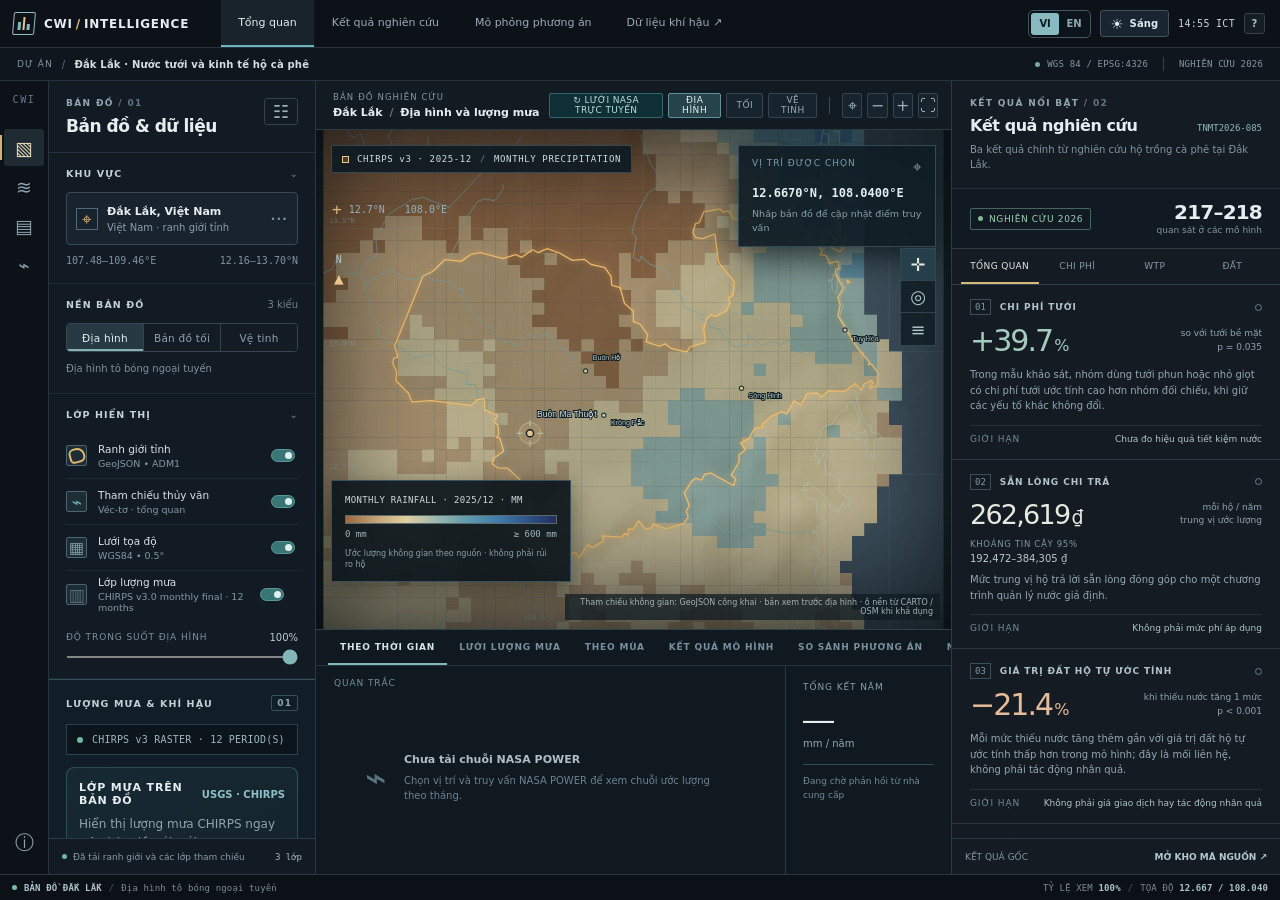
==== commit 3114d562: "Polish all main research dashboard copy and remove developer-facing explanations" ====
--- a/index.html
+++ b/index.html
@@ -431,7 +431,7 @@
  */
 (() => {
  'use strict';
- const PAIRS = [["ENVIRONMENTAL RESEARCH","NGHIÊN CỨU MÔI TRƯỜNG"],["Workspace","Không gian làm việc"],["Economic evidence","Bằng chứng kinh tế"],["Policy Studio","Mô phỏng chính sách"],["CLIMATE WORKSPACE ↗","KHÔNG GIAN KHÍ HẬU ↗"],["Source repository","Mã nguồn dự án"],["RESEARCH DEMONSTRATOR · LIMITED VALIDATION","NGUYÊN MẪU NGHIÊN CỨU · KIỂM CHỨNG GIỚI HẠN"],["WORKSPACES","KHÔNG GIAN LÀM VIỆC"],["Đắk Lắk · Climate / Economic Intelligence","Đắk Lắk · Phân tích khí hậu / kinh tế"],["BUILD 1.5.0 · BILINGUAL CLIMATE WORKSPACE","BẢN 1.5.0 · KHÔNG GIAN KHÍ HẬU SONG NGỮ"],["2026 STUDY","NGHIÊN CỨU 2026"],["Data layers","Các lớp dữ liệu"],["STUDY AREA","KHU VỰC NGHIÊN CỨU"],["Vietnam · province boundary","Việt Nam · ranh giới tỉnh"],["MAP BASE","NỀN BẢN ĐỒ"],["03 options","03 lựa chọn"],["Relief","Địa hình"],["Dark map","Bản đồ tối"],["Satellite","Vệ tinh"],["Local shaded relief preview; geographic reference only.","Bản xem trước địa hình tô bóng cục bộ; chỉ dùng tham chiếu địa lý."],["OVERLAYS","CÁC LỚP CHỒNG"],["Province boundary","Ranh giới tỉnh"],["Hydrographic reference","Tham chiếu thủy văn"],["Vector • overview","Véc-tơ · tổng quan"],["Geographic grid","Lưới tọa độ"],["Precipitation layer","Lớp lượng mưa"],["Dataset not imported","Chưa nhập bộ dữ liệu"],["RELIEF OPACITY","ĐỘ TRONG SUỐT ĐỊA HÌNH"],["CLIMATE GRID / IMPORT & COMPARE","LƯỚI KHÍ HẬU / NHẬP & SO SÁNH"],["NO MONTHLY GRID LOADED","CHƯA TẢI LƯỚI DỮ LIỆU THÁNG"],["CHIRPS v3 GeoTIFF-derived raster or live NASA POWER sampling. These are different products and must not be combined.","Raster trích xuất từ GeoTIFF CHIRPS v3 hoặc mẫu điểm NASA POWER trực tuyến. Đây là hai sản phẩm khác nhau, không được gộp chung."],["OFFICIAL SOURCE / NO COLAB","NGUỒN CHÍNH THỨC / KHÔNG CẦN COLAB"],["Xem dữ liệu CHIRPS tại CHC, chuẩn bị so sánh khí hậu 1991–2020 và lập hồ sơ bằng chứng, không cần Colab.","Explore CHIRPS data at CHC, prepare 1991–2020 climate comparisons, and document evidence without Colab."],["MỞ CLIMATE WORKSPACE →","OPEN CLIMATE WORKSPACE →"],["Lớp dữ liệu bên ngoài, không tự động trở thành raster nội bộ hay chuẩn 1991–2020 đã kiểm toán.","External data layers do not automatically become internal rasters or an audited 1991–2020 climatology."],["↓ TẢI & XÁC MINH CHIRPS v3 / 2025","↓ DOWNLOAD & VERIFY CHIRPS v3 / 2025"],["0/14 TIFF · CHƯA TẢI","0/14 TIFF · NOT DOWNLOADED"],["CHC · MONTHLY FINAL","CHC · MONTHLY FINAL"],["Khởi chạy máy chủ nội bộ để tải tệp nguồn chính thức.","Start the local server to retrieve official source files."],["Chưa có dữ liệu CHIRPS đã được xác minh. Không hiển thị số liệu thay thế.","No CHIRPS data have been verified. No substitute values are displayed."],["CLIMATE NORMAL / 1991–2020","CHUẨN KHÍ HẬU / 1991–2020"],["NOT BUILT","CHƯA XÂY DỰNG"],["⌁ TẠO CHUẨN KHÍ HẬU 30 NĂM","⌁ BUILD 30-YEAR CLIMATE NORMAL"],["12 CALENDAR MONTHS","12 THÁNG TRONG NĂM"],["Cần tải CHIRPS 2025 đã kiểm chứng trước. Bản chuẩn tải từ 360 tệp nguồn toàn cầu (nhiều GB).","Verified CHIRPS 2025 data must be loaded first. Building the normal requires 360 global source files (several GB)."],["↗ SOURCE + PIXEL AUDIT","↗ NGUỒN + KIỂM TOÁN Ô LƯỚI"],["⇧ IMPORT RASTER JSON","⇧ NHẬP RASTER JSON"],["RASTER VARIABLE","BIẾN RASTER"],["Rainfall · mm/month","Lượng mưa · mm/tháng"],["Anomaly (mm) vs 1991–2020","Dị thường (mm) so với 1991–2020"],["Normal rainfall · 1991–2020","Lượng mưa chuẩn · 1991–2020"],["Deviation (%) vs 1991–2020","Sai lệch (%) so với 1991–2020"],["Standardized departure (z), not SPI","Sai lệch chuẩn hóa (z), không phải SPI"],["Year-on-year change · mm","Thay đổi so với cùng kỳ năm trước · mm"],["COMPARE WITH","SO SÁNH VỚI"],["YEAR","NĂM"],["MONTH","THÁNG"],["OPACITY","ĐỘ TRONG SUỐT"],["▶ PLAY","▶ PHÁT"],["↓ GRID CSV","↓ CSV LƯỚI"],["SELECTED GRID CELL","Ô LƯỚI ĐƯỢC CHỌN"],["MONTHLY GRID MEAN","TRUNG BÌNH LƯỚI THÁNG"],["area-weighted approx.","xấp xỉ có trọng số diện tích"],["1991–2020 MONTHLY NORMAL","CHUẨN THÁNG 1991–2020"],["Not loaded","Chưa tải"],["SOURCE & QUALITY AUDIT","NGUỒN & KIỂM TOÁN CHẤT LƯỢNG"],["No external gridded data imported. Results remain unavailable.","Chưa nhập dữ liệu lưới bên ngoài. Chưa thể hiển thị kết quả."],["↓ EXPORT DATA AUDIT","↓ XUẤT BÁO CÁO KIỂM TOÁN"],["CHIRPS raster and NASA POWER point estimates are separate products. No household coordinate linkage.","Raster CHIRPS và ước lượng điểm NASA POWER là hai sản phẩm riêng; không có liên kết tọa độ hộ khảo sát."],["NASA POWER / LIVE SPATIAL SAMPLE","NASA POWER / MẪU ĐIỂM TRỰC TUYẾN"],["Five regional sample points · NASA POWER daily estimates summed by calendar month.","Năm điểm mẫu trong khu vực · ước lượng ngày của NASA POWER được cộng theo tháng dương lịch."],["Coarse point-grid, not CHIRPS or a high-resolution observation map.","Lưới điểm thưa, không phải CHIRPS hoặc bản đồ quan trắc độ phân giải cao."],["COMPLETED YEAR","NĂM ĐÃ HOÀN TẤT"],["↻ FETCH NASA POWER SAMPLE GRID","↻ LẤY LƯỚI ĐIỂM NASA POWER"],["Requires network access to NASA POWER. No stored rainfall observations.","Cần kết nối tới NASA POWER. Không có quan trắc mưa lưu sẵn."],["↓ DOWNLOAD POINT-GRID JSON","↓ TẢI JSON LƯỚI ĐIỂM"],["OBSERVATION QUERY","TRUY VẤN QUAN TRẮC"],["MEASUREMENT","CHỈ TIÊU ĐO"],["Precipitation · PRECTOTCORR","Lượng mưa · PRECTOTCORR"],["Air temperature · T2M","Nhiệt độ không khí · T2M"],["REFERENCE YEAR","NĂM THAM CHIẾU"],["POINT COORDINATE","TỌA ĐỘ ĐIỂM"],["Fetch NASA POWER series","Lấy chuỗi NASA POWER"],["Not requested. Click the map to choose a point.","Chưa truy vấn. Nhấp bản đồ để chọn điểm."],["DATA PROVENANCE","NGUỒN GỐC DỮ LIỆU"],["Economic study","Nghiên cứu kinh tế"],["2026 / source","2026 / nghiên cứu nguồn"],["Climate provider","Nhà cung cấp dữ liệu khí hậu"],["Raster availability","Trạng thái raster"],["Household coordinates","Tọa độ hộ khảo sát"],["Unavailable","Không có"],["Boundary and reference vectors loaded","Đã tải ranh giới và các lớp tham chiếu"],["3 layers","3 lớp"],["GEOSPATIAL VIEWPORT","CỬA SỔ BẢN ĐỒ"],["Terrain & Observations","Địa hình & quan trắc"],["↻ LIVE NASA GRID","↻ LƯỚI NASA TRỰC TUYẾN"],["RELIEF","ĐỊA HÌNH"],["DARK","TỐI"],["SATELLITE","VỆ TINH"],["GEOGRAPHIC REFERENCE","THAM CHIẾU ĐỊA LÝ"],["NO CLIMATE GRID LOADED","CHƯA TẢI LƯỚI KHÍ HẬU"],["SELECTED LOCATION","VỊ TRÍ ĐƯỢC CHỌN"],["Click on map to update query point","Nhấp bản đồ để cập nhật điểm truy vấn"],["MONTHLY PRECIPITATION · MM","LƯỢNG MƯA THÁNG · MM"],["Source-specific spatial estimate · not household risk","Ước lượng không gian theo nguồn · không phải rủi ro hộ"],["MAP DISPLAY","HIỂN THỊ BẢN ĐỒ"],["Đắk Lắk provincial boundary","Ranh giới tỉnh Đắk Lắk"],["Selected point","Điểm được chọn"],["Reference layers only. No observed drought severity or household risk mapped.","Chỉ có lớp tham chiếu. Không lập bản đồ mức độ hạn đã quan trắc hay rủi ro hộ."],["Spatial reference: GeoJSON · relief preview · © OpenStreetMap contributors when online","Tham chiếu không gian: GeoJSON công khai · bản xem trước địa hình · ô nền từ CARTO / OSM khi khả dụng"],["TEMPORAL ANALYSIS","PHÂN TÍCH CHUỖI THỜI GIAN"],["SPATIAL CLIMATE GRID","LƯỚI KHÍ HẬU KHÔNG GIAN"],["SEASONAL ANALYSIS","PHÂN TÍCH MÙA VỤ"],["ECONOMETRIC LAB","PHÒNG PHÂN TÍCH KINH TẾ LƯỢNG"],["POLICY SCENARIOS","KỊCH BẢN CHÍNH SÁCH"],["METHOD / SOURCE","PHƯƠNG PHÁP / NGUỒN"],["POINT SERIES / NOT REQUESTED","CHUỖI ĐIỂM / CHƯA TRUY VẤN"],["EXPORT CSV ↓","XUẤT CSV ↓"],["OBSERVATIONS","QUAN TRẮC"],["No NASA POWER series loaded","Chưa tải chuỗi NASA POWER"],["Select a location and fetch NASA POWER data to view the estimated monthly series.","Chọn vị trí và truy vấn NASA POWER để xem chuỗi ước lượng theo tháng."],["ANNUAL SUMMARY","TỔNG KẾT NĂM"],["mm / year","mm / năm"],["Awaiting provider response","Đang chờ phản hồi từ nhà cung cấp"],["MONTHLY RAINFALL / SPATIAL GRID","LƯỢNG MƯA THÁNG / LƯỚI KHÔNG GIAN"],["Click a month to change the map layer","Nhấp tháng để đổi lớp bản đồ"],["No CHIRPS dataset imported","Chưa nhập bộ dữ liệu CHIRPS"],["Load a CHIRPS GeoTIFF-derived JSON dataset to display monthly spatial means. No synthetic rainfall is shown.","Nhập dữ liệu JSON trích xuất từ CHIRPS GeoTIFF để xem trung bình không gian tháng. Không hiển thị lượng mưa giả lập."],["SEASONAL RAINFALL COMPOSITES","TỔNG HỢP LƯỢNG MƯA THEO MÙA"],["Complete-month aggregation · source-native grid · no gap filling","Tổng hợp theo tháng đầy đủ · lưới gốc · không điền khuyết"],["↓ EXPORT SEASON CSV","↓ XUẤT CSV MÙA VỤ"],["AGGREGATION","CÁCH TỔNG HỢP"],["Calendar year / Jan–Dec","Năm dương lịch / tháng 1–12"],["Dry season / Nov–Apr","Mùa khô / tháng 11–4"],["Wet season / May–Oct","Mùa mưa / tháng 5–10"],["ENDING YEAR","NĂM KẾT THÚC"],["Import a climate grid","Nhập một lưới khí hậu"],["VALUE","GIÁ TRỊ"],["Rainfall total (mm)","Tổng lượng mưa (mm)"],["Difference vs 1991–2020 normal (mm)","Chênh lệch so với chuẩn 1991–2020 (mm)"],["↗ SHOW ON MAP","↗ HIỆN TRÊN BẢN ĐỒ"],["CLEAR LAYER","XÓA LỚP"],["VALID LOCATIONS","VỊ TRÍ HỢP LỆ"],["All required months","Đủ các tháng bắt buộc"],["MEAN OF SEASON TOTALS","TRUNG BÌNH TỔNG MƯA THEO MÙA"],["No source grid loaded","Chưa tải lưới nguồn"],["MONTHS INCLUDED","CÁC THÁNG ĐÃ GỘP"],["Calendar year / agricultural season","Năm dương lịch / mùa nông nghiệp"],["SOURCE AUTHENTICATION","XÁC THỰC NGUỒN"],["CHƯA XÁC MINH","UNVERIFIED"],["Nếu tải từ CHC qua ứng dụng: kiểm tra GeoTIFF và SHA-256; không có tọa độ hộ","If retrieved from CHC via the app: check GeoTIFF and SHA-256; household coordinates are unavailable."],["Import CHIRPS or NASA POWER data to begin analysis. Seasonal totals are unavailable until every required month has been loaded.","Nhập dữ liệu CHIRPS hoặc NASA POWER để phân tích. Chưa có tổng mùa nếu thiếu bất kỳ tháng bắt buộc nào."],["This tool does not classify drought severity or estimate water availability. NASA point samples are not a continuous surface or a province-wide areal average.","Công cụ không phân loại mức độ hạn hay ước tính khả năng cấp nước. Mẫu điểm NASA không phải bề mặt liên tục hay trung bình diện tích toàn tỉnh."],["GEOSPATIAL DATA","DỮ LIỆU KHÔNG GIAN"],["Province boundary from an open administrative GeoJSON dataset. Shaded relief is a visual reference, not quantitative elevation data.","Ranh giới tỉnh lấy từ dữ liệu GeoJSON hành chính mở. Địa hình tô bóng chỉ minh họa, không phải dữ liệu độ cao định lượng."],["CLIMATE OBSERVATION","QUAN TRẮC KHÍ HẬU"],["NASA POWER model/reanalysis-based point estimates of PRECTOTCORR and T2M. These are not direct rain-gauge readings. Only displayed after successful live retrieval.","Ước lượng điểm PRECTOTCORR và T2M của NASA POWER dựa trên mô hình/tái phân tích, không phải đo mưa tại trạm. Chỉ hiển thị sau khi truy xuất trực tuyến thành công."],["RESEARCH LIMITATION","GIỚI HẠN NGHIÊN CỨU"],["No household geocoordinates were collected. Climate observations cannot be linked to individual study households.","Không thu thập tọa độ hộ khảo sát. Không thể ghép quan trắc khí hậu vào từng hộ nghiên cứu."],["INSPECTOR","BẢNG PHÂN TÍCH"],["Conditional associations from the submitted coffee-household study.","Các mối liên hệ có điều kiện từ nghiên cứu hộ trồng cà phê đã nộp."],["STUDY 2026","NGHIÊN CỨU 2026"],["model observations","quan sát mô hình"],["OVERVIEW","TỔNG QUAN"],["COST","CHI PHÍ"],["LAND","ĐẤT"],["IRRIGATION COST","CHI PHÍ TƯỚI"],["vs. surface irrigation","so với tưới bề mặt"],["Sprinkler / drip group has a higher modeled irrigation cost, all else equal.","Nhóm tưới phun / nhỏ giọt có chi phí tưới ước lượng cao hơn khi giữ các yếu tố khác không đổi."],["LIMITATION","GIỚI HẠN"],["Not water-use efficiency","Không phải hiệu quả sử dụng nước"],["WILLINGNESS TO PAY","SẴN LÒNG CHI TRẢ"],["per household / year","mỗi hộ / năm"],["estimated median","trung vị ước lượng"],["95% CONFIDENCE INTERVAL","KHOẢNG TIN CẬY 95%"],["Stated preference for a hypothetical water management program.","Mức ưa thích khai báo đối với chương trình quản lý nước giả định."],["Not a water tariff","Không phải giá nước"],["SELF-ASSESSED LAND VALUE","GIÁ TRỊ ĐẤT TỰ ĐÁNH GIÁ"],["per +1 shortage level","khi thiếu nước tăng 1 mức"],["Modeled association with farmers' self-assessed coffee land values.","Mối liên hệ mô hình với giá trị đất cà phê do nông hộ tự đánh giá."],["Not causal or transactional","Không phải nhân quả hay giá giao dịch"],["RESEARCH TRACEABILITY","TRUY XUẤT NGUỒN NGHIÊN CỨU"],["Original analysis","Phân tích gốc"],["3 components","3 hợp phần"],["Geolocation","Định vị địa lý"],["Not collected","Không thu thập"],["Validation status","Trạng thái kiểm chứng"],["Not field-validated","Chưa kiểm chứng thực địa"],["These independent outcomes must not be summed or interpreted as a causal chain.","Các kết quả độc lập này không được cộng gộp hoặc diễn giải thành chuỗi nhân quả."],["MODEL OUTPUTS","KẾT QUẢ MÔ HÌNH"],["OPEN REPOSITORY ↗","MỞ KHO MÃ NGUỒN ↗"],["LOCAL GEOSPATIAL VIEW","BẢN ĐỒ KHÔNG GIAN CỤC BỘ"],["Offline terrain available","Có địa hình ngoại tuyến"],["VIEW","TỶ LỆ XEM"],["COORD","TỌA ĐỘ"],["CWI V1.5 · CLIMATE EVIDENCE WORKSPACE","CWI V1.5 · KHÔNG GIAN BẰNG CHỨNG KHÍ HẬU"],["NOT A VALIDATED DECISION SYSTEM","KHÔNG PHẢI HỆ THỐNG QUYẾT ĐỊNH ĐÃ KIỂM CHỨNG"],["About this research prototype","Giới thiệu nguyên mẫu nghiên cứu"],["Coffee Water Intelligence v1.0 includes an offline importer and reproducible processing script for CHIRPS monthly rainfall GeoTIFF grids. The boundary and basemap are geographic references, not observed climate risk. NASA POWER climate data loads only after a successful live request.","Coffee Water Intelligence có công cụ nhập dữ liệu ngoại tuyến và script xử lý GeoTIFF lượng mưa tháng CHIRPS có thể tái lập. Ranh giới và bản đồ nền chỉ là tham chiếu địa lý, không phải dữ liệu rủi ro khí hậu quan trắc. Dữ liệu NASA POWER chỉ hiển thị khi tải trực tuyến thành công."],["The economic results are preserved from the submitted 2026 study. The research team reports that it has reproduced those results separately; this climate-platform release does not re-estimate the econometric models.","Các kết quả kinh tế được giữ nguyên từ nghiên cứu nộp năm 2026. Nhóm nghiên cứu cho biết đã tái lập kết quả riêng; phiên bản nền tảng khí hậu này không ước lượng lại mô hình kinh tế lượng."],["Close","Đóng"],["CLIMATE EVIDENCE WORKSPACE","KHÔNG GIAN BẰNG CHỨNG KHÍ HẬU"],["CHIRPS v3 · UCSB Climate Hazards Center · external data service","CHIRPS v3 · Trung tâm Climate Hazards UCSB · dịch vụ dữ liệu bên ngoài"],["OFFICIAL SOURCE","NGUỒN CHÍNH THỨC"],["REMOTE VIEWER / UNVERIFIED EMBED","TRÌNH XEM TỪ XA / CHƯA XÁC MINH KHẢ NĂNG NHÚNG"],["01 / RESEARCH PROTOCOL","01 / QUY TRÌNH NGHIÊN CỨU"],["Rainfall evidence","Bằng chứng lượng mưa"],["CÂU HỎI PHÂN TÍCH","ANALYTICAL QUESTION"],["Monthly rainfall","Lượng mưa tháng"],["Lượng mưa tháng 2025","Monthly rainfall in 2025"],["Climate normal","Chuẩn khí hậu"],["Chuẩn 1991–2020","1991–2020 baseline"],["Rainfall departure","Dị thường lượng mưa"],["Dị thường so với chuẩn","Deviation from baseline"],["Seasonal context","Bối cảnh mùa vụ"],["Mùa khô / mùa mưa","Dry / wet season"],["PHẠM VI THAM KHẢO","REFERENCE SCOPE"],["Vị trí nghiên cứu","Study location"],["Năm mục tiêu","Target year"],["Giai đoạn chuẩn","Baseline period"],["Ranh giới hiện tại trong CWI là Đắk Lắk sau điều chỉnh địa giới; phạm vi mẫu hộ trong nghiên cứu không được suy ra từ ranh giới này.","CWI currently shows Đắk Lắk's post-boundary-adjustment administrative area; the research household sample footprint must not be inferred from this boundary."],["Dữ liệu CHIRPS v3 ↗","CHIRPS v3 data ↗"],["02 / EXTERNAL MAP SERVICE","02 / DỊCH VỤ BẢN ĐỒ BÊN NGOÀI"],["↻ Reload","↻ Tải lại"],["Open full viewer ↗","Mở trình xem đầy đủ ↗"],["OFFICIAL CHIRPS V3 / SCIENTIFIC DATA PORTAL","CHIRPS V3 CHÍNH THỨC / CỔNG DỮ LIỆU KHOA HỌC"],["Truy cập dữ liệu khí hậu","Access climate data"],["từ nhà cung cấp","from the provider"],["CWI không lưu sẵn lượng mưa chưa kiểm chứng. Mở bản đồ CHC để xem lớp thực, sử dụng quy trình hướng dẫn ở hai panel bên cạnh.","CWI does not preload unverified rainfall values. Open the CHC map to view official layers and follow the guidance in the adjacent panels."],["↗ Mở CHC EWX chính thức","↗ Open official CHC EWX"],["Thử mở trong CWI","Try embedding in CWI"],["NO COLAB · NO PROJECT ID","KHÔNG COLAB · KHÔNG CẦN PROJECT ID"],["CHƯA CÓ RASTER NỘI BỘ 1991–2020","NO INTERNAL 1991–2020 RASTER"],["Không nhìn thấy bản đồ?","Map not visible?"],["Nhà cung cấp có thể chặn iframe hoặc cần trình duyệt truy cập Internet. Chọn “Open full viewer” để làm việc tại CHC.","The provider may block iframe embedding, or your browser may need an internet connection. Select “Open full viewer” to work directly at CHC."],["Mở CHC EWX trong tab mới ↗","Open CHC EWX in a new tab ↗"],["REMOTE SCIENTIFIC MAP","BẢN ĐỒ KHOA HỌC TỪ XA"],["Không tự gán giá trị mưa cho 217–218 hộ khảo sát","Do not assign rainfall values to the 217–218 survey households without household geocoordinates."],["Không kết luận hạn hán từ riêng lượng mưa","Rainfall alone is insufficient to establish drought."],["03 / EVIDENCE REVIEW","03 / RÀ SOÁT BẰNG CHỨNG"],["MONTHLY / 2025","THEO THÁNG / 2025"],["Lượng mưa năm 2025 được phân bố qua các tháng như thế nào?","How is rainfall distributed across the months of 2025?"],["Chọn bộ dữ liệu CHIRPS v3 trong EWX, xem lớp tháng năm 2025 và ghi rõ sản phẩm, thời gian, đơn vị.","Select CHIRPS v3 in EWX, examine monthly layers for 2025, and record the product, observation period, and units."],["CÁC BƯỚC TRONG TRÌNH XEM CHC","STEPS IN THE CHC VIEWER"],["Chọn CHIRPS v3 tại menu dữ liệu của nhà cung cấp.","Select CHIRPS v3 from the provider's dataset menu."],["Chọn lượng mưa tháng năm 2025.","Select monthly rainfall for 2025."],["Di chuyển bản đồ đến Đắk Lắk, kiểm tra đơn vị và thời gian.","Navigate to Đắk Lắk and check units and dates."],["SCIENTIFIC BOUNDARY","GIỚI HẠN KHOA HỌC"],["Lượng mưa dạng lưới không phải số đo tưới hoặc trữ lượng nước tại từng hộ.","Gridded rainfall is not a direct measurement of irrigation use or household water storage."],["SỔ TAY BẰNG CHỨNG","EVIDENCE NOTEBOOK"],["USER NOTES","GHI CHÚ NGƯỜI DÙNG"],["Loại sản phẩm đã xem","Product viewed"],["USGS FEWS WMS · chưa xác nhận version","USGS FEWS WMS · version not verified"],["Kỳ dữ liệu đang xem","Period viewed"],["Ghi chú kết quả hoặc giới hạn quan sát được","Findings or observed limitations"],["Ghi chú nhập thủ công không phải phép xác minh raster. CWI không đọc hoặc trích xuất giá trị từ iframe khác nguồn.","Manually entered notes are not raster verification. CWI cannot read or extract values from a cross-origin iframe."],["+ Lưu ghi chú","+ Save note"],["↓ Xuất hồ sơ JSON","↓ Export JSON record"],["0 ghi chú · chưa lưu số liệu","0 notes · no measurements saved"],["DATA LINEAGE: UCSB/CHC (external map) → analyst observation → separately labeled field note","NGUỒN GỐC: UCSB/CHC (bản đồ ngoài) → quan sát của người phân tích → ghi chú hiện trường riêng biệt"],["CHƯA TÍNH CHUẨN RASTER NỘI BỘ 1991–2020 · CHƯA ĐƯỢC THẨM ĐỊNH ĐỘ CHÍNH XÁC THEO TRẠM","INTERNAL 1991–2020 CLIMATOLOGY NOT COMPUTED · GAUGE-LEVEL ACCURACY NOT VALIDATED"],["CHC Snippet Configurator ↗","Công cụ cấu hình CHC ↗"],["MỞ CLIMATE WORKSPACE →","OPEN CLIMATE WORKSPACE →"],["Khôi phục ví dụ ban đầu","Restore example defaults"],["Ngôn ngữ / Language","Language / Ngôn ngữ"],["Thông tin nghiên cứu","Research information"],["Chuyển sang giao diện sáng","Switch to light theme"],["Chuyển sang giao diện tối","Switch to dark theme"],["Chuyển giao diện sáng / tối","Switch light / dark theme"],["Ẩn/hiện bảng điều khiển","Toggle side panel"],["Lớp bản đồ","Map layers"],["Phân tích kinh tế","Economic analysis"],["Mô phỏng quản lý","Policy simulation"],["Mở Policy Studio","Open Policy Studio"],["Chuỗi thời gian","Time series"],["Trạng thái dữ liệu","Data status"],["Độ trong suốt nền địa hình","Relief opacity"],["Reset view","Đặt lại góc nhìn"],["Zoom out","Thu nhỏ"],["Zoom in","Phóng to"],["Fullscreen map","Toàn màn hình bản đồ"],["Center study area","Căn giữa khu vực nghiên cứu"],["Place labels","Nhãn địa danh"],["Pan / select","Di chuyển / chọn"],["Fetch NASA POWER sampled grid for chosen year","Tải lưới điểm NASA POWER cho năm đã chọn"],["Địa hình tham khảo, ranh giới Đắk Lắk và điểm khí tượng được chọn","Reference terrain, Đắk Lắk boundary, and selected climate point"],["Đóng khu vực khí hậu","Close climate workspace"],["Kế hoạch khai thác CHIRPS","CHIRPS research protocol"],["Chọn kịch bản khí hậu","Choose climate analysis case"],["Hướng dẫn và xuất hồ sơ","Evidence guidance and export"],["Thông tin","Information"],["VD: Tên lớp, kỳ thời gian, đơn vị và điểm cần kiểm tra... Không nhập số liệu không nhìn thấy.","E.g., layer name, period, units, and points to verify. Do not invent unseen measurements."],["DECISION SUPPORT / ASSUMPTION-BASED","HỖ TRỢ QUYẾT ĐỊNH / DỰA TRÊN GIẢ ĐỊNH"],["Policy Scenario Studio","PHÒNG MÔ PHỎNG CHÍNH SÁCH"],["So sánh ngân sách chương trình quản lý nước · Kế hoạch giả định, không phải dự báo tác động","Compare water-management program budgets · Hypothetical planning, not impact forecasting"],["ⓘ Phương pháp","ⓘ Method"],["↗ Mở rộng","↗ Expand"],["← Bản đồ","← Map"],["SCENARIOS ONLY","CHỈ LÀ KỊCH BẢN"],["Tất cả mức đóng góp, tỷ lệ tham gia, chi phí và suất chiết khấu đều do người dùng giả định; không được suy ra từ mô hình WTP hay xem là mức phí khuyến nghị.","All contribution amounts, participation rates, costs, and discount rates are user assumptions; they are not inferred from the WTP model or recommended as tariffs."],["01 / INPUT PARAMETERS","01 / THÔNG SỐ ĐẦU VÀO"],["↶ Reset ví dụ","↶ Reset examples"],["Chi phí biến đổi tính theo toàn bộ","Variable costs apply to all"],["hộ dự kiến","projected households"],[", kể cả khi không tham gia. Khoản đóng góp chỉ tính với hộ tham gia. Các giả định giữ cố định qua từng năm.",", including nonparticipants. Contributions apply only to participants. Assumptions remain constant across years."],["02 / CASH FLOW & FEASIBILITY","02 / DÒNG TIỀN & TÍNH KHẢ THI"],["↓ Audit JSON","↓ JSON KIỂM TOÁN"],["03 / YEARLY CASH FLOW","03 / DÒNG TIỀN HẰNG NĂM"],["Chiết khấu theo giả định","Discounting under assumptions"],["04 / SENSITIVITY MATRIX","04 / MA TRẬN ĐỘ NHẠY"],["NPV thay đổi theo phí và tỷ lệ tham gia giả định","NPV varies by hypothetical contribution and uptake rate"],["05 / CROSS-SCENARIO COMPARISON","05 / SO SÁNH CÁC KỊCH BẢN"],["Đối chiếu ba phương án với các giả định riêng","Compare three scenarios under distinct assumptions"],["Phương pháp tính và giới hạn khoa học","Calculation methods and scientific limitations"],["Thu mỗi năm = số hộ dự kiến × mức đóng góp giả định × tỷ lệ tham gia giả định. Chi vận hành mỗi năm = chi cố định + số hộ dự kiến × chi phí biến đổi/hộ. Dòng tiền năm 0 = −vốn đầu tư ban đầu. NPV = dòng tiền năm 0 + tổng dòng tiền vận hành năm t / (1+r)^t. Chỉ tính dòng tiền tài chính mô phỏng; chưa đưa vào tiết kiệm nước, tăng năng suất, giá trị đất, tác động phân phối, pháp lý, thuế, lạm phát, trợ cấp hay biến động theo năm. Điểm hòa vốn NPV là điều kiện đại số trong kịch bản, không phải tỷ lệ tham gia dự báo. Bằng chứng khảo sát TNMT2026-085 không đại diện thống kê cho toàn bộ Đắk Lắk.","Annual receipts = projected households × hypothetical contribution × hypothetical participation rate. Annual operating costs = fixed costs + projected households × variable cost per household. Year-zero cash flow = −initial capital investment. NPV = year-zero cash flow plus discounted annual operating cash flows at rate r. The simulation excludes water savings, yields, land valuation, distributional impacts, legal conditions, taxes, inflation, subsidies, and time-varying parameters. The NPV break-even point is an algebraic condition, not a predicted participation rate. Survey evidence from TNMT2026-085 is not statistically representative of all Đắk Lắk households."],["Quy mô dự kiến","Planned scale"],["Đóng góp giả định","Assumed contribution"],["Tham gia giả định","Assumed participation"],["Chi phí biến đổi / hộ trong kế hoạch","Variable cost / planned household"],["Chi phí vận hành cố định","Fixed operating cost"],["Đầu tư ban đầu (t = 0)","Initial investment (t = 0)"],["Số năm của kịch bản","Scenario duration"],["Suất chiết khấu giả định","Assumed discount rate"],["hộ","households"],["₫ / hộ / năm","VND / household / year"],["₫ / năm","VND / year"],["năm","years"],["% / năm","% / year"],["Kịch bản A · cơ sở","Scenario A · baseline"],["Kịch bản B · thận trọng","Scenario B · conservative"],["Kịch bản C · mở rộng","Scenario C · expansion"],["DƯƠNG THEO GIẢ ĐỊNH","POSITIVE UNDER ASSUMPTIONS"],["ÂM THEO GIẢ ĐỊNH","NEGATIVE UNDER ASSUMPTIONS"],["GIÁ TRỊ HIỆN TẠI THUẦN · NPV","NET PRESENT VALUE · NPV"],["Thu giả định / năm","Assumed revenue / year"],["Chi vận hành / năm","Operating cost / year"],["Dòng tiền ròng / năm","Net cash flow / year"],["Tổng không chiết khấu","Undiscounted total"],["Hòa vốn vận hành","Operating break-even"],["Hòa vốn NPV ≥ 0","NPV break-even ≥ 0"],["Không xác định","Undefined"],["Không có mức đóng góp dương để xác định hòa vốn.","No positive contribution amount is available to calculate break-even."],["Với mức đóng góp và chi phí đang nhập, không thể đạt NPV ≥ 0 ngay cả khi 100% hộ tham gia.","With the specified contribution and costs, NPV cannot reach zero even if all households participate."],["Ngưỡng hòa vốn chỉ là điều kiện số học trong kịch bản. Chưa biết tỷ lệ tham gia thực tế.","The break-even threshold is an algebraic scenario condition. Actual participation is unknown."],["Dòng tiền chiết khấu theo năm (triệu đồng). T0 là vốn đầu tư. Không bao gồm lợi ích môi trường hay lợi ích kinh tế từ nước.","Discounted yearly cash flow (million VND). T0 denotes capital expenditure. Environmental and water-related economic benefits are excluded."],["Tham gia ↓ / Mức phí →","Participation ↓ / Contribution →"],["Mỗi ô là NPV giả định (triệu đồng). Màu xanh: ≥ 0; màu cam: âm. Các tỷ lệ tham gia và mức phí là mức thử do công cụ tạo, không phải dự báo.","Each cell is a hypothetical NPV (million VND). Teal denotes ≥ 0; orange denotes negative. Participation rates and contribution amounts are tested assumptions, not forecasts."],["Thu/năm","Revenue/year"],["Chi/năm","Cost/year"],["Hòa vốn NPV","NPV break-even"],["Chọn kịch bản","Select scenario"],["Phòng mô phỏng kế hoạch quản lý nước","Water-management planning scenario studio"],["Không hợp lệ:","Invalid:"],["ECONOMETRIC EVIDENCE / SOURCE LOCKED","BẰNG CHỨNG KINH TẾ LƯỢNG / GIỮ NGUYÊN NGUỒN"],["Số liệu từ TNMT2026-085 · nhóm đã xác nhận tái lập riêng · không ước lượng mới trong ứng dụng","Findings from TNMT2026-085 · separately reproduced by the research team · no model re-estimation in this app"],["↓ DOWNLOAD RESEARCH NOTE","↓ TẢI GHI CHÚ NGHIÊN CỨU"],["Hợp phần","Component"],["β thiếu nước","Water-shortage β"],["Biến phụ thuộc","Dependent variable"],["Các hệ số có thang đo và đặc tả khác nhau; không so sánh trực tiếp độ lớn β hay suy ra khác biệt có ý nghĩa từ các p-value riêng.","Coefficients use different scales and specifications; do not directly compare β magnitudes or infer between-model differences from separate p-values."],["GIÁ TRỊ ĐẤT · KHOẢNG TIN CẬY 95%","LAND VALUE · 95% CONFIDENCE INTERVAL"],["Biến đổi exp(β)−1 ≈ −21,4%, liên hệ có điều kiện với giá trị đất do hộ tự ước tính; không dùng để định giá hoặc ước tính thiệt hại.","The exp(β)−1 transformation gives approximately −21.4%, a conditional association with self-assessed land value; not a transactional valuation or loss estimate."],["Chi phí tưới","Irrigation cost"],["Giá trị đất tự ước tính","Self-assessed land value"],["ln(tổng chi phí tưới)","ln(total irrigation cost)"],["mô hình WTP","WTP model"],["ln(giá trị đất tự báo)","ln(self-reported land value)"],["Không có cơ sở biến WTP thành tỷ lệ tham gia thực.","WTP cannot be converted into an actual participation rate."],["Thiếu nước chưa có quan hệ độc lập rõ với tổng chi phí tưới.","Water scarcity does not show a clear independent association with total irrigation cost."],["Mối liên hệ không phải tác động nhân quả hoặc giá giao dịch.","This association is neither a causal effect nor an observed transaction price."],["MONTHLY PRECIPITATION / 2025","LƯỢNG MƯA THÁNG / 2025"],["Lượng mưa năm 2025 được phân bố qua các tháng như thế nào?","How is rainfall distributed across months in 2025?"],["Xem lượng mưa từng tháng tại nguồn CHC. Ghi rõ phiên bản sản phẩm, kỳ quan sát và đơn vị trước khi đưa kết quả vào phân tích.","Review monthly rainfall at CHC. Record the product version, period, and units before including findings in analysis."],["Chọn tập CHIRPS v3 trong menu dataset của EWX.","Select the CHIRPS v3 collection in the EWX dataset menu."],["Chọn chỉ tiêu lượng mưa tháng và kỳ từ 01/2025 đến 12/2025.","Choose monthly rainfall for January–December 2025."],["Đưa bản đồ đến vùng cà phê Đắk Lắk; xem chú giải, đơn vị và nguồn.","Navigate to the Đắk Lắk coffee-growing area; inspect the legend, units, and source."],["Chỉ xuất dữ liệu nếu dịch vụ EWX cung cấp chức năng tải tương ứng.","Export data only if EWX offers a corresponding download function."],["CHIRPS là ước lượng lượng mưa theo ô lưới, không phải phép đo trực tiếp lượng nước tưới hay tình trạng cấp nước của hộ.","CHIRPS provides gridded precipitation estimates, not direct measurements of irrigation withdrawals or household water supply."],["Chuẩn lượng mưa 1991–2020 được xác lập như thế nào?","How is the 1991–2020 precipitation normal established?"],["Chuẩn tháng yêu cầu trung bình cùng tháng qua 30 năm (1991–2020). Kiểm tra định nghĩa “normal” trong EWX; không đồng nhất chuẩn của nhà cung cấp với chuẩn tự tính khi chưa đối chiếu.","A monthly normal averages the corresponding month over 30 years (1991–2020). Check the definition of “normal” in EWX; do not equate a provider normal with a separately computed normal without validation."],["Mở lớp lịch sử hoặc công cụ biểu đồ chuỗi của CHIRPS v3 tại EWX.","Open the historical layers or CHIRPS v3 time-series chart in EWX."],["Giới hạn giai đoạn quan sát 01/1991 đến 12/2020 nếu công cụ hỗ trợ.","Restrict the observation period to January 1991–December 2020, if supported."],["Kiểm tra phương pháp tổng hợp, số năm hợp lệ và đơn vị.","Check aggregation methods, valid-year counts, and units."],["Nếu EWX không công bố chuẩn theo đúng 1991–2020, không tuyên bố đã xây dựng được chuẩn này.","If EWX does not publish a normal for exactly 1991–2020, do not claim that such a normal has been constructed."],["Không thể xác nhận chuẩn 1991–2020 riêng từng pixel chỉ bằng việc mở lớp bản đồ trực tuyến. Cần bảng số liệu hoặc raster xuất ra và phép tính có thể tái lập.","Opening a live map does not validate 1991–2020 normals for individual pixels. An exported table or raster and reproducible calculations are required."],["RAINFALL ANOMALY / YEAR 2025","DỊ THƯỜNG LƯỢNG MƯA / NĂM 2025"],["Lượng mưa 2025 lệch như thế nào so với thời kỳ chuẩn?","How does 2025 precipitation deviate from the reference climatology?"],["Cần kiểm tra kỳ chuẩn và định nghĩa dị thường của lớp CHC. Nếu chuẩn của EWX khác 1991–2020 thì không ghi là “dị thường so với 1991–2020”.","Verify the CHC layer's baseline period and anomaly definition. If the EWX baseline differs from 1991–2020, do not label the result as an anomaly relative to 1991–2020."],["Chọn lớp CHIRPS anomaly / departure nếu có trong danh mục EWX.","Select a CHIRPS anomaly/departure layer if available in EWX."],["Chọn thời điểm 2025 và đọc loại chỉ tiêu: mm, %, hoặc z.","Select 2025 and identify the metric: mm, percent, or z."],["Tìm mô tả của giai đoạn chuẩn trong metadata lớp.","Find the baseline-period definition in the layer metadata."],["Nếu không xác nhận được kỳ chuẩn, chỉ mô tả là sản phẩm dị thường do nhà cung cấp hiển thị.","If the baseline period cannot be confirmed, describe it only as the anomaly product shown by the provider."],["Z-score mô tả không phải SPI; bản đồ lượng mưa thấp cũng không đủ để kết luận mức độ hạn nông nghiệp hoặc thiếu nước cấp hộ.","A descriptive z-score is not SPI; low-rainfall maps alone cannot establish agricultural drought severity or household water shortages."],["SEASONAL ANALYSIS / 2024–2025","PHÂN TÍCH MÙA VỤ / 2024–2025"],["Các mùa mưa và mùa khô trong giai đoạn 2024–2025 có đặc điểm gì?","How did the dry and wet seasons behave during 2024–2025?"],["Mùa khô quy ước 11/2024–04/2025, mùa mưa 05/2025–10/2025. Chỉ cộng các tổng tháng nếu dữ liệu tháng đầy đủ và đơn vị tương thích.","The dry season is defined here as November 2024–April 2025 and the wet season as May–October 2025. Aggregate monthly totals only when all required months and consistent units are available."],["Tại EWX xem lượng mưa tháng cho 11–12/2024 và 01–04/2025.","In EWX, review monthly rainfall for November–December 2024 and January–April 2025."],["Xem tiếp các tháng 05–10/2025 cho mùa mưa.","Review May–October 2025 for the wet season."],["Kiểm tra xem có đủ tất cả các tháng cho từng mùa.","Confirm that every month required for each season is available."],["Ghi rõ đây là quy ước mùa vụ phục vụ phân tích, không phải dự báo khô hạn.","Describe this as an analytical seasonal definition, not a drought forecast."],["Không đưa các giá trị nhập thủ công thành kết quả kiểm toán. Tổng mùa phải có đủ tháng và dữ liệu chính thức được trích xuất.","Do not treat manually entered values as audited results. Seasonal totals require complete months and extracted official data."],["Cần ghi chú cụ thể trước khi lưu","Enter a specific note before saving"],["Light","Sáng"],["Dark","Tối"],["Offline shaded relief","Địa hình tô bóng ngoại tuyến"],["OpenStreetMap background when online; built-in relief if unavailable.","Nền bản đồ OpenStreetMap trực tuyến; sử dụng địa hình có sẵn nếu không tải được."],["Dark raster tiles requested","Đã yêu cầu ô raster nền tối"],["Esri World Imagery when online; offline relief fallback.","Ảnh vệ tinh Esri World Imagery khi có mạng; dự phòng địa hình ngoại tuyến."],["Satellite raster tiles requested","Đã yêu cầu ô raster vệ tinh"],["Esri World Imagery loaded","Đã tải ảnh Esri World Imagery"],["OpenStreetMap tiles loaded","Đã tải nền OpenStreetMap"],["Imagery: Esri World Imagery · geospatial overlay: public GeoJSON","Ảnh nền: Esri World Imagery · lớp không gian: GeoJSON công khai"],["Basemap: © OpenStreetMap contributors · geospatial reference","Bản đồ nền: © những người đóng góp OpenStreetMap"],["Loading NASA POWER daily observations…","Đang tải ước lượng ngày từ NASA POWER…"],["NASA POWER gridded estimate loaded for point. Not provincial mean.","Đã tải ước lượng NASA POWER cho điểm; không phải trung bình tỉnh."],["NASA POWER / API RESPONSE RECEIVED","NASA POWER / ĐÃ NHẬN PHẢN HỒI API"],["NASA POWER / LOAD FAILED","NASA POWER / TẢI THẤT BẠI"],["API response missing parameters","Phản hồi API thiếu thông số"],["No valid observations","Không có quan sát hợp lệ"],["request timed out","yêu cầu hết thời gian chờ"],["Annual sum of NASA POWER monthly totals","Tổng 12 tháng từ NASA POWER"],["Day-weighted mean air temperature","Nhiệt độ không khí trung bình có trọng số theo ngày"],["°C annual mean","°C trung bình năm"],["NASA POWER monthly estimated values","Giá trị ước lượng tháng NASA POWER"],["IRRIGATION COST MODEL","MÔ HÌNH CHI PHÍ TƯỚI"],["sprinkler / drip group","nhóm tưới phun / nhỏ giọt"],["vs. traditional irrigation","so với tưới truyền thống"],["Estimated association adjusted for observed covariates; not a measure of water-use efficiency.","Mối liên hệ ước lượng đã điều chỉnh theo các biến quan sát; không phải chỉ tiêu hiệu quả sử dụng nước."],["ANALYSIS SAMPLE","MẪU PHÂN TÍCH"],["MODEL R²","R² MÔ HÌNH"],["ADJUSTED R²","R² HIỆU CHỈNH"],["p-value, irrigation method","p-value, phương pháp tưới"],["MODEL INTERPRETATION","DIỄN GIẢI MÔ HÌNH"],["The dataset does not contain direct volumes of water pumped or the full equipment life-cycle costs. No ranking of irrigation technologies is supported.","Dữ liệu không có lượng nước bơm thực tế hoặc toàn bộ chi phí vòng đời thiết bị. Không đủ cơ sở xếp hạng các công nghệ tưới."],["STATED WILLINGNESS TO PAY","SẴN LÒNG CHI TRẢ KHAI BÁO"],["median / household","trung vị / hộ"],["per year","mỗi năm"],["95% CI","KTC 95%"],["First-bid acceptance rates by questionnaire group, N = 217:","Tỷ lệ chấp nhận mức giá chào đầu tiên theo nhóm phiếu hỏi, N = 217:"],["BOUNDARY","GIỚI HẠN"],["Not a recommended tariff","Không phải mức phí đề xuất"],["METHOD NOTE","GHI CHÚ PHƯƠNG PHÁP"],["Hypothetical program and nonprobability sample. Stated acceptance cannot be treated as observed payment behavior.","Chương trình giả định và mẫu phi xác suất; việc chấp nhận khai báo không phải hành vi chi trả quan sát được."],["conditional association","mối liên hệ có điều kiện"],["SHORTAGE REGRESSION COEFFICIENT","HỆ SỐ HỒI QUY THIẾU NƯỚC"],["Log-linear modeled relationship, not a causal price effect or valuation of water itself.","Mối liên hệ dạng log-tuyến tính, không phải tác động nhân quả lên giá hay định giá nước."],["LAND ATTRIBUTES","THUỘC TÍNH ĐẤT"],["Land values were reported by households; transaction prices, detailed geolocation, land title and plot quality were not fully observed.","Giá trị đất do hộ tự khai báo; giá giao dịch, tọa độ chi tiết, quyền sử dụng đất và chất lượng thửa chưa được quan sát đầy đủ."],["Sprinkler / drip group has higher modeled total irrigation cost, all else equal.","Nhóm tưới phun / nhỏ giọt có tổng chi phí tưới mô hình cao hơn khi giữ các yếu tố khác không đổi."],["Stated preference for a hypothetical water-management program.","Sở thích khai báo đối với chương trình quản lý nước giả định."]];
+ const PAIRS = [["ENVIRONMENTAL RESEARCH","NGHIÊN CỨU MÔI TRƯỜNG"],["Workspace","Không gian làm việc"],["Economic evidence","Bằng chứng kinh tế"],["Policy Studio","Mô phỏng chính sách"],["CLIMATE WORKSPACE ↗","KHÔNG GIAN KHÍ HẬU ↗"],["Source repository","Mã nguồn dự án"],["RESEARCH DEMONSTRATOR · LIMITED VALIDATION","NGUYÊN MẪU NGHIÊN CỨU · KIỂM CHỨNG GIỚI HẠN"],["WORKSPACES","KHÔNG GIAN LÀM VIỆC"],["Đắk Lắk · Climate / Economic Intelligence","Đắk Lắk · Phân tích khí hậu / kinh tế"],["BUILD 1.5.0 · BILINGUAL CLIMATE WORKSPACE","BẢN 1.5.0 · KHÔNG GIAN KHÍ HẬU SONG NGỮ"],["2026 STUDY","NGHIÊN CỨU 2026"],["Data layers","Các lớp dữ liệu"],["STUDY AREA","KHU VỰC NGHIÊN CỨU"],["Vietnam · province boundary","Việt Nam · ranh giới tỉnh"],["MAP BASE","NỀN BẢN ĐỒ"],["03 options","03 lựa chọn"],["Relief","Địa hình"],["Dark map","Bản đồ tối"],["Satellite","Vệ tinh"],["Bản đồ địa hình","Bản xem trước địa hình tô bóng cục bộ; chỉ dùng tham chiếu địa lý."],["OVERLAYS","CÁC LỚP CHỒNG"],["Province boundary","Ranh giới tỉnh"],["Hydrographic reference","Tham chiếu thủy văn"],["Vector • overview","Véc-tơ · tổng quan"],["Geographic grid","Lưới tọa độ"],["Precipitation layer","Lớp lượng mưa"],["Dataset not imported","Chưa nhập bộ dữ liệu"],["RELIEF OPACITY","ĐỘ TRONG SUỐT ĐỊA HÌNH"],["CLIMATE GRID / IMPORT & COMPARE","LƯỚI KHÍ HẬU / NHẬP & SO SÁNH"],["NO MONTHLY GRID LOADED","CHƯA TẢI LƯỚI DỮ LIỆU THÁNG"],["CHIRPS v3 GeoTIFF-derived raster or live NASA POWER sampling. These are different products and must not be combined.","Raster trích xuất từ GeoTIFF CHIRPS v3 hoặc mẫu điểm NASA POWER trực tuyến. Đây là hai sản phẩm khác nhau, không được gộp chung."],["OFFICIAL SOURCE / NO COLAB","NGUỒN CHÍNH THỨC / KHÔNG CẦN COLAB"],["Xem dữ liệu CHIRPS tại CHC, chuẩn bị so sánh khí hậu 1991–2020 và lập hồ sơ bằng chứng, không cần Colab.","Explore CHIRPS data at CHC, prepare 1991–2020 climate comparisons, and document evidence without Colab."],["MỞ CLIMATE WORKSPACE →","OPEN CLIMATE WORKSPACE →"],["Lớp dữ liệu bên ngoài, không tự động trở thành raster nội bộ hay chuẩn 1991–2020 đã kiểm toán.","External data layers do not automatically become internal rasters or an audited 1991–2020 climatology."],["↓ TẢI & XÁC MINH CHIRPS v3 / 2025","↓ DOWNLOAD & VERIFY CHIRPS v3 / 2025"],["0/14 TIFF · CHƯA TẢI","0/14 TIFF · NOT DOWNLOADED"],["CHC · MONTHLY FINAL","CHC · MONTHLY FINAL"],["Chưa có dữ liệu để hiển thị.","Start the local server to retrieve official source files."],["Chưa có dữ liệu khí hậu.","No CHIRPS data have been verified. No substitute values are displayed."],["CLIMATE NORMAL / 1991–2020","CHUẨN KHÍ HẬU / 1991–2020"],["NOT BUILT","CHƯA XÂY DỰNG"],["⌁ TẠO CHUẨN KHÍ HẬU 30 NĂM","⌁ BUILD 30-YEAR CLIMATE NORMAL"],["12 CALENDAR MONTHS","12 THÁNG TRONG NĂM"],["Cần tải CHIRPS 2025 đã kiểm chứng trước. Bản chuẩn tải từ 360 tệp nguồn toàn cầu (nhiều GB).","Verified CHIRPS 2025 data must be loaded first. Building the normal requires 360 global source files (several GB)."],["↗ SOURCE + PIXEL AUDIT","↗ NGUỒN + KIỂM TOÁN Ô LƯỚI"],["⇧ IMPORT RASTER JSON","⇧ NHẬP RASTER JSON"],["RASTER VARIABLE","BIẾN RASTER"],["Rainfall · mm/month","Lượng mưa · mm/tháng"],["Anomaly (mm) vs 1991–2020","Dị thường (mm) so với 1991–2020"],["Normal rainfall · 1991–2020","Lượng mưa chuẩn · 1991–2020"],["Deviation (%) vs 1991–2020","Sai lệch (%) so với 1991–2020"],["Standardized departure (z), not SPI","Sai lệch chuẩn hóa (z), không phải SPI"],["Year-on-year change · mm","Thay đổi so với cùng kỳ năm trước · mm"],["COMPARE WITH","SO SÁNH VỚI"],["YEAR","NĂM"],["MONTH","THÁNG"],["OPACITY","ĐỘ TRONG SUỐT"],["▶ PLAY","▶ PHÁT"],["↓ GRID CSV","↓ CSV LƯỚI"],["SELECTED GRID CELL","Ô LƯỚI ĐƯỢC CHỌN"],["MONTHLY GRID MEAN","TRUNG BÌNH LƯỚI THÁNG"],["area-weighted approx.","xấp xỉ có trọng số diện tích"],["1991–2020 MONTHLY NORMAL","CHUẨN THÁNG 1991–2020"],["Not loaded","Chưa tải"],["SOURCE & QUALITY AUDIT","NGUỒN & KIỂM TOÁN CHẤT LƯỢNG"],["Chưa có dữ liệu lưới.","Chưa nhập dữ liệu lưới bên ngoài. Chưa thể hiển thị kết quả."],["↓ EXPORT DATA AUDIT","↓ XUẤT BÁO CÁO KIỂM TOÁN"],["CHIRPS raster and NASA POWER point estimates are separate products. No household coordinate linkage.","Raster CHIRPS và ước lượng điểm NASA POWER là hai sản phẩm riêng; không có liên kết tọa độ hộ khảo sát."],["NASA POWER / LIVE SPATIAL SAMPLE","NASA POWER / MẪU ĐIỂM TRỰC TUYẾN"],["Five regional sample points · NASA POWER daily estimates summed by calendar month.","Năm điểm mẫu trong khu vực · ước lượng ngày của NASA POWER được cộng theo tháng dương lịch."],["Coarse point-grid, not CHIRPS or a high-resolution observation map.","Lưới điểm thưa, không phải CHIRPS hoặc bản đồ quan trắc độ phân giải cao."],["COMPLETED YEAR","NĂM ĐÃ HOÀN TẤT"],["↻ FETCH NASA POWER SAMPLE GRID","↻ LẤY LƯỚI ĐIỂM NASA POWER"],["Chưa tải dữ liệu khí hậu.","Cần kết nối tới NASA POWER. Không có quan trắc mưa lưu sẵn."],["↓ DOWNLOAD POINT-GRID JSON","↓ TẢI JSON LƯỚI ĐIỂM"],["OBSERVATION QUERY","TRUY VẤN QUAN TRẮC"],["MEASUREMENT","CHỈ TIÊU ĐO"],["Precipitation · PRECTOTCORR","Lượng mưa · PRECTOTCORR"],["Air temperature · T2M","Nhiệt độ không khí · T2M"],["REFERENCE YEAR","NĂM THAM CHIẾU"],["POINT COORDINATE","TỌA ĐỘ ĐIỂM"],["Fetch NASA POWER series","Lấy chuỗi NASA POWER"],["Not requested. Click the map to choose a point.","Chưa truy vấn. Nhấp bản đồ để chọn điểm."],["DATA PROVENANCE","NGUỒN GỐC DỮ LIỆU"],["Economic study","Nghiên cứu kinh tế"],["2026 / source","2026 / nghiên cứu nguồn"],["Climate provider","Nhà cung cấp dữ liệu khí hậu"],["Raster availability","Trạng thái raster"],["Household coordinates","Tọa độ hộ khảo sát"],["Unavailable","Không có"],["Boundary and reference vectors loaded","Đã tải ranh giới và các lớp tham chiếu"],["3 layers","3 lớp"],["GEOSPATIAL VIEWPORT","CỬA SỔ BẢN ĐỒ"],["Terrain & Observations","Địa hình & quan trắc"],["↻ LIVE NASA GRID","↻ LƯỚI NASA TRỰC TUYẾN"],["RELIEF","ĐỊA HÌNH"],["DARK","TỐI"],["SATELLITE","VỆ TINH"],["GEOGRAPHIC REFERENCE","THAM CHIẾU ĐỊA LÝ"],["NO CLIMATE GRID LOADED","CHƯA TẢI LƯỚI KHÍ HẬU"],["SELECTED LOCATION","VỊ TRÍ ĐƯỢC CHỌN"],["Click on map to update query point","Nhấp bản đồ để cập nhật điểm truy vấn"],["MONTHLY PRECIPITATION · MM","LƯỢNG MƯA THÁNG · MM"],["Source-specific spatial estimate · not household risk","Ước lượng không gian theo nguồn · không phải rủi ro hộ"],["MAP DISPLAY","HIỂN THỊ BẢN ĐỒ"],["Đắk Lắk provincial boundary","Ranh giới tỉnh Đắk Lắk"],["Selected point","Điểm được chọn"],["Ranh giới, thủy hệ và điểm chọn","Ranh giới, thủy hệ và điểm chọn"],["Spatial reference: GeoJSON · relief preview · © OpenStreetMap contributors when online","Tham chiếu không gian: GeoJSON công khai · bản xem trước địa hình · ô nền từ CARTO / OSM khi khả dụng"],["TEMPORAL ANALYSIS","PHÂN TÍCH CHUỖI THỜI GIAN"],["SPATIAL CLIMATE GRID","LƯỚI KHÍ HẬU KHÔNG GIAN"],["SEASONAL ANALYSIS","PHÂN TÍCH MÙA VỤ"],["ECONOMETRIC LAB","PHÒNG PHÂN TÍCH KINH TẾ LƯỢNG"],["POLICY SCENARIOS","KỊCH BẢN CHÍNH SÁCH"],["METHOD / SOURCE","PHƯƠNG PHÁP / NGUỒN"],["POINT SERIES / NOT REQUESTED","CHUỖI ĐIỂM / CHƯA TRUY VẤN"],["EXPORT CSV ↓","XUẤT CSV ↓"],["OBSERVATIONS","QUAN TRẮC"],["No NASA POWER series loaded","Chưa tải chuỗi NASA POWER"],["Select a location and fetch NASA POWER data to view the estimated monthly series.","Chọn vị trí và truy vấn NASA POWER để xem chuỗi ước lượng theo tháng."],["ANNUAL SUMMARY","TỔNG KẾT NĂM"],["mm / year","mm / năm"],["Awaiting provider response","Đang chờ phản hồi từ nhà cung cấp"],["MONTHLY RAINFALL / SPATIAL GRID","LƯỢNG MƯA THÁNG / LƯỚI KHÔNG GIAN"],["Click a month to change the map layer","Nhấp tháng để đổi lớp bản đồ"],["Chưa có dữ liệu lưới","Chưa nhập bộ dữ liệu CHIRPS"],["Chọn dữ liệu lưới để xem lượng mưa theo tháng.","Nhập dữ liệu JSON trích xuất từ CHIRPS GeoTIFF để xem trung bình không gian tháng. Không hiển thị lượng mưa giả lập."],["SEASONAL RAINFALL COMPOSITES","TỔNG HỢP LƯỢNG MƯA THEO MÙA"],["Tổng hợp lượng mưa theo năm và mùa","Tổng hợp theo tháng đầy đủ · lưới gốc · không điền khuyết"],["↓ EXPORT SEASON CSV","↓ XUẤT CSV MÙA VỤ"],["AGGREGATION","CÁCH TỔNG HỢP"],["Calendar year / Jan–Dec","Năm dương lịch / tháng 1–12"],["Dry season / Nov–Apr","Mùa khô / tháng 11–4"],["Wet season / May–Oct","Mùa mưa / tháng 5–10"],["ENDING YEAR","NĂM KẾT THÚC"],["Import a climate grid","Nhập một lưới khí hậu"],["VALUE","GIÁ TRỊ"],["Rainfall total (mm)","Tổng lượng mưa (mm)"],["Difference vs 1991–2020 normal (mm)","Chênh lệch so với chuẩn 1991–2020 (mm)"],["↗ SHOW ON MAP","↗ HIỆN TRÊN BẢN ĐỒ"],["CLEAR LAYER","XÓA LỚP"],["VALID LOCATIONS","VỊ TRÍ HỢP LỆ"],["All required months","Đủ các tháng bắt buộc"],["MEAN OF SEASON TOTALS","TRUNG BÌNH TỔNG MƯA THEO MÙA"],["No source grid loaded","Chưa tải lưới nguồn"],["MONTHS INCLUDED","CÁC THÁNG ĐÃ GỘP"],["Calendar year / agricultural season","Năm dương lịch / mùa nông nghiệp"],["NGUỒN DỮ LIỆU","XÁC THỰC NGUỒN"],["CHƯA XÁC MINH","UNVERIFIED"],["Dữ liệu mưa từ Climate Hazards Center","If retrieved from CHC via the app: check GeoTIFF and SHA-256; household coordinates are unavailable."],["Chọn dữ liệu khí hậu để xem kết quả theo mùa.","Nhập dữ liệu CHIRPS hoặc NASA POWER để phân tích. Chưa có tổng mùa nếu thiếu bất kỳ tháng bắt buộc nào."],["Nguồn và phạm vi dữ liệu được trình bày tại mục Nguồn & phương pháp.","Công cụ không phân loại mức độ hạn hay ước tính khả năng cấp nước. Mẫu điểm NASA không phải bề mặt liên tục hay trung bình diện tích toàn tỉnh."],["DỮ LIỆU BẢN ĐỒ","DỮ LIỆU KHÔNG GIAN"],["Ranh giới, sông và nền địa hình dùng để xác định vị trí trên bản đồ.","Ranh giới tỉnh lấy từ dữ liệu GeoJSON hành chính mở. Địa hình tô bóng chỉ minh họa, không phải dữ liệu độ cao định lượng."],["DỮ LIỆU KHÍ HẬU","QUAN TRẮC KHÍ HẬU"],["NASA POWER cung cấp lượng mưa và nhiệt độ ước tính tại tọa độ được chọn.","Ước lượng điểm PRECTOTCORR và T2M của NASA POWER dựa trên mô hình/tái phân tích, không phải đo mưa tại trạm. Chỉ hiển thị sau khi truy xuất trực tuyến thành công."],["PHẠM VI NGHIÊN CỨU","GIỚI HẠN NGHIÊN CỨU"],["Nghiên cứu không thu thập tọa độ canh tác của từng hộ. Dữ liệu mưa trên bản đồ không đại diện riêng cho từng hộ khảo sát.","Không thu thập tọa độ hộ khảo sát. Không thể ghép quan trắc khí hậu vào từng hộ nghiên cứu."],["INSPECTOR","BẢNG PHÂN TÍCH"],["Conditional associations from the submitted coffee-household study.","Các mối liên hệ có điều kiện từ nghiên cứu hộ trồng cà phê đã nộp."],["STUDY 2026","NGHIÊN CỨU 2026"],["model observations","quan sát mô hình"],["OVERVIEW","TỔNG QUAN"],["COST","CHI PHÍ"],["LAND","ĐẤT"],["IRRIGATION COST","CHI PHÍ TƯỚI"],["vs. surface irrigation","so với tưới bề mặt"],["Sprinkler / drip group has a higher modeled irrigation cost, all else equal.","Nhóm tưới phun / nhỏ giọt có chi phí tưới ước lượng cao hơn khi giữ các yếu tố khác không đổi."],["LIMITATION","GIỚI HẠN"],["Not water-use efficiency","Không phải hiệu quả sử dụng nước"],["WILLINGNESS TO PAY","SẴN LÒNG CHI TRẢ"],["per household / year","mỗi hộ / năm"],["estimated median","trung vị ước lượng"],["95% CONFIDENCE INTERVAL","KHOẢNG TIN CẬY 95%"],["Stated preference for a hypothetical water management program.","Mức ưa thích khai báo đối với chương trình quản lý nước giả định."],["Not a water tariff","Không phải giá nước"],["SELF-ASSESSED LAND VALUE","GIÁ TRỊ ĐẤT TỰ ĐÁNH GIÁ"],["per +1 shortage level","khi thiếu nước tăng 1 mức"],["Modeled association with farmers' self-assessed coffee land values.","Mối liên hệ mô hình với giá trị đất cà phê do nông hộ tự đánh giá."],["Not causal or transactional","Không phải nhân quả hay giá giao dịch"],["RESEARCH TRACEABILITY","TRUY XUẤT NGUỒN NGHIÊN CỨU"],["Original analysis","Phân tích gốc"],["3 components","3 hợp phần"],["Vị trí hộ","Định vị địa lý"],["Không thu thập","Không thu thập"],["Validation status","Trạng thái kiểm chứng"],["Not field-validated","Chưa kiểm chứng thực địa"],["These independent outcomes must not be summed or interpreted as a causal chain.","Các kết quả độc lập này không được cộng gộp hoặc diễn giải thành chuỗi nhân quả."],["MODEL OUTPUTS","KẾT QUẢ MÔ HÌNH"],["OPEN REPOSITORY ↗","MỞ KHO MÃ NGUỒN ↗"],["LOCAL GEOSPATIAL VIEW","BẢN ĐỒ KHÔNG GIAN CỤC BỘ"],["Offline terrain available","Có địa hình ngoại tuyến"],["VIEW","TỶ LỆ XEM"],["COORD","TỌA ĐỘ"],["CWI V1.5 · CLIMATE EVIDENCE WORKSPACE","CWI V1.5 · KHÔNG GIAN BẰNG CHỨNG KHÍ HẬU"],["NOT A VALIDATED DECISION SYSTEM","KHÔNG PHẢI HỆ THỐNG QUYẾT ĐỊNH ĐÃ KIỂM CHỨNG"],["About this research prototype","Giới thiệu nguyên mẫu nghiên cứu"],["Coffee Water Intelligence v1.0 includes an offline importer and reproducible processing script for CHIRPS monthly rainfall GeoTIFF grids. The boundary and basemap are geographic references, not observed climate risk. NASA POWER climate data loads only after a successful live request.","Coffee Water Intelligence có công cụ nhập dữ liệu ngoại tuyến và script xử lý GeoTIFF lượng mưa tháng CHIRPS có thể tái lập. Ranh giới và bản đồ nền chỉ là tham chiếu địa lý, không phải dữ liệu rủi ro khí hậu quan trắc. Dữ liệu NASA POWER chỉ hiển thị khi tải trực tuyến thành công."],["The economic results are preserved from the submitted 2026 study. The research team reports that it has reproduced those results separately; this climate-platform release does not re-estimate the econometric models.","Các kết quả kinh tế được giữ nguyên từ nghiên cứu nộp năm 2026. Nhóm nghiên cứu cho biết đã tái lập kết quả riêng; phiên bản nền tảng khí hậu này không ước lượng lại mô hình kinh tế lượng."],["Close","Đóng"],["CLIMATE EVIDENCE WORKSPACE","KHÔNG GIAN BẰNG CHỨNG KHÍ HẬU"],["CHIRPS v3 · UCSB Climate Hazards Center · external data service","CHIRPS v3 · Trung tâm Climate Hazards UCSB · dịch vụ dữ liệu bên ngoài"],["OFFICIAL SOURCE","NGUỒN CHÍNH THỨC"],["REMOTE VIEWER / UNVERIFIED EMBED","TRÌNH XEM TỪ XA / CHƯA XÁC MINH KHẢ NĂNG NHÚNG"],["01 / RESEARCH PROTOCOL","01 / QUY TRÌNH NGHIÊN CỨU"],["Rainfall evidence","Bằng chứng lượng mưa"],["CÂU HỎI PHÂN TÍCH","ANALYTICAL QUESTION"],["Monthly rainfall","Lượng mưa tháng"],["Lượng mưa tháng 2025","Monthly rainfall in 2025"],["Climate normal","Chuẩn khí hậu"],["Chuẩn 1991–2020","1991–2020 baseline"],["Rainfall departure","Dị thường lượng mưa"],["Dị thường so với chuẩn","Deviation from baseline"],["Seasonal context","Bối cảnh mùa vụ"],["Mùa khô / mùa mưa","Dry / wet season"],["PHẠM VI THAM KHẢO","REFERENCE SCOPE"],["Vị trí nghiên cứu","Study location"],["Năm mục tiêu","Target year"],["Giai đoạn chuẩn","Baseline period"],["Ranh giới hiện tại trong CWI là Đắk Lắk sau điều chỉnh địa giới; phạm vi mẫu hộ trong nghiên cứu không được suy ra từ ranh giới này.","CWI currently shows Đắk Lắk's post-boundary-adjustment administrative area; the research household sample footprint must not be inferred from this boundary."],["Dữ liệu CHIRPS v3 ↗","CHIRPS v3 data ↗"],["02 / EXTERNAL MAP SERVICE","02 / DỊCH VỤ BẢN ĐỒ BÊN NGOÀI"],["↻ Reload","↻ Tải lại"],["Open full viewer ↗","Mở trình xem đầy đủ ↗"],["OFFICIAL CHIRPS V3 / SCIENTIFIC DATA PORTAL","CHIRPS V3 CHÍNH THỨC / CỔNG DỮ LIỆU KHOA HỌC"],["Truy cập dữ liệu khí hậu","Access climate data"],["từ nhà cung cấp","from the provider"],["CWI không lưu sẵn lượng mưa chưa kiểm chứng. Mở bản đồ CHC để xem lớp thực, sử dụng quy trình hướng dẫn ở hai panel bên cạnh.","CWI does not preload unverified rainfall values. Open the CHC map to view official layers and follow the guidance in the adjacent panels."],["↗ Mở CHC EWX chính thức","↗ Open official CHC EWX"],["Thử mở trong CWI","Try embedding in CWI"],["NO COLAB · NO PROJECT ID","KHÔNG COLAB · KHÔNG CẦN PROJECT ID"],["CHƯA CÓ RASTER NỘI BỘ 1991–2020","NO INTERNAL 1991–2020 RASTER"],["Không nhìn thấy bản đồ?","Map not visible?"],["Nhà cung cấp có thể chặn iframe hoặc cần trình duyệt truy cập Internet. Chọn “Open full viewer” để làm việc tại CHC.","The provider may block iframe embedding, or your browser may need an internet connection. Select “Open full viewer” to work directly at CHC."],["Mở CHC EWX trong tab mới ↗","Open CHC EWX in a new tab ↗"],["REMOTE SCIENTIFIC MAP","BẢN ĐỒ KHOA HỌC TỪ XA"],["Không tự gán giá trị mưa cho 217–218 hộ khảo sát","Do not assign rainfall values to the 217–218 survey households without household geocoordinates."],["Không kết luận hạn hán từ riêng lượng mưa","Rainfall alone is insufficient to establish drought."],["03 / EVIDENCE REVIEW","03 / RÀ SOÁT BẰNG CHỨNG"],["MONTHLY / 2025","THEO THÁNG / 2025"],["Lượng mưa năm 2025 được phân bố qua các tháng như thế nào?","How is rainfall distributed across the months of 2025?"],["Chọn bộ dữ liệu CHIRPS v3 trong EWX, xem lớp tháng năm 2025 và ghi rõ sản phẩm, thời gian, đơn vị.","Select CHIRPS v3 in EWX, examine monthly layers for 2025, and record the product, observation period, and units."],["CÁC BƯỚC TRONG TRÌNH XEM CHC","STEPS IN THE CHC VIEWER"],["Chọn CHIRPS v3 tại menu dữ liệu của nhà cung cấp.","Select CHIRPS v3 from the provider's dataset menu."],["Chọn lượng mưa tháng năm 2025.","Select monthly rainfall for 2025."],["Di chuyển bản đồ đến Đắk Lắk, kiểm tra đơn vị và thời gian.","Navigate to Đắk Lắk and check units and dates."],["SCIENTIFIC BOUNDARY","GIỚI HẠN KHOA HỌC"],["Lượng mưa dạng lưới không phải số đo tưới hoặc trữ lượng nước tại từng hộ.","Gridded rainfall is not a direct measurement of irrigation use or household water storage."],["SỔ TAY BẰNG CHỨNG","EVIDENCE NOTEBOOK"],["USER NOTES","GHI CHÚ NGƯỜI DÙNG"],["Loại sản phẩm đã xem","Product viewed"],["USGS FEWS · Bản đồ tham khảo","USGS FEWS WMS · version not verified"],["Kỳ dữ liệu đang xem","Period viewed"],["Ghi chú kết quả hoặc giới hạn quan sát được","Findings or observed limitations"],["Ghi chú nhập thủ công không phải phép xác minh raster. CWI không đọc hoặc trích xuất giá trị từ iframe khác nguồn.","Manually entered notes are not raster verification. CWI cannot read or extract values from a cross-origin iframe."],["+ Lưu ghi chú","+ Save note"],["↓ Xuất hồ sơ JSON","↓ Export JSON record"],["0 ghi chú · chưa lưu số liệu","0 notes · no measurements saved"],["DATA LINEAGE: UCSB/CHC (external map) → analyst observation → separately labeled field note","NGUỒN GỐC: UCSB/CHC (bản đồ ngoài) → quan sát của người phân tích → ghi chú hiện trường riêng biệt"],["CHƯA TÍNH CHUẨN RASTER NỘI BỘ 1991–2020 · CHƯA ĐƯỢC THẨM ĐỊNH ĐỘ CHÍNH XÁC THEO TRẠM","INTERNAL 1991–2020 CLIMATOLOGY NOT COMPUTED · GAUGE-LEVEL ACCURACY NOT VALIDATED"],["CHC Snippet Configurator ↗","Công cụ cấu hình CHC ↗"],["MỞ CLIMATE WORKSPACE →","OPEN CLIMATE WORKSPACE →"],["Khôi phục ví dụ ban đầu","Restore example defaults"],["Ngôn ngữ / Language","Language / Ngôn ngữ"],["Thông tin nghiên cứu","Research information"],["Chuyển sang giao diện sáng","Switch to light theme"],["Chuyển sang giao diện tối","Switch to dark theme"],["Chuyển giao diện sáng / tối","Switch light / dark theme"],["Ẩn/hiện bảng điều khiển","Toggle side panel"],["Lớp bản đồ","Map layers"],["Phân tích kinh tế","Economic analysis"],["Mô phỏng quản lý","Policy simulation"],["Mở Policy Studio","Open Policy Studio"],["Chuỗi thời gian","Time series"],["Trạng thái dữ liệu","Data status"],["Độ trong suốt nền địa hình","Relief opacity"],["Reset view","Đặt lại góc nhìn"],["Zoom out","Thu nhỏ"],["Zoom in","Phóng to"],["Fullscreen map","Toàn màn hình bản đồ"],["Center study area","Căn giữa khu vực nghiên cứu"],["Place labels","Nhãn địa danh"],["Pan / select","Di chuyển / chọn"],["Fetch NASA POWER sampled grid for chosen year","Tải lưới điểm NASA POWER cho năm đã chọn"],["Địa hình tham khảo, ranh giới Đắk Lắk và điểm khí tượng được chọn","Reference terrain, Đắk Lắk boundary, and selected climate point"],["Đóng khu vực khí hậu","Close climate workspace"],["Kế hoạch khai thác CHIRPS","CHIRPS research protocol"],["Chọn kịch bản khí hậu","Choose climate analysis case"],["Hướng dẫn và xuất hồ sơ","Evidence guidance and export"],["Thông tin","Information"],["VD: Tên lớp, kỳ thời gian, đơn vị và điểm cần kiểm tra... Không nhập số liệu không nhìn thấy.","E.g., layer name, period, units, and points to verify. Do not invent unseen measurements."],["DECISION SUPPORT / ASSUMPTION-BASED","HỖ TRỢ QUYẾT ĐỊNH / DỰA TRÊN GIẢ ĐỊNH"],["Policy Scenario Studio","PHÒNG MÔ PHỎNG CHÍNH SÁCH"],["So sánh ngân sách chương trình quản lý nước · Kế hoạch giả định, không phải dự báo tác động","Compare water-management program budgets · Hypothetical planning, not impact forecasting"],["ⓘ Phương pháp","ⓘ Method"],["↗ Mở rộng","↗ Expand"],["← Bản đồ","← Map"],["SCENARIOS ONLY","CHỈ LÀ KỊCH BẢN"],["Tất cả mức đóng góp, tỷ lệ tham gia, chi phí và suất chiết khấu đều do người dùng giả định; không được suy ra từ mô hình WTP hay xem là mức phí khuyến nghị.","All contribution amounts, participation rates, costs, and discount rates are user assumptions; they are not inferred from the WTP model or recommended as tariffs."],["01 / INPUT PARAMETERS","01 / THÔNG SỐ ĐẦU VÀO"],["↶ Reset ví dụ","↶ Reset examples"],["Chi phí biến đổi tính theo toàn bộ","Variable costs apply to all"],["hộ dự kiến","projected households"],[", kể cả khi không tham gia. Khoản đóng góp chỉ tính với hộ tham gia. Các giả định giữ cố định qua từng năm.",", including nonparticipants. Contributions apply only to participants. Assumptions remain constant across years."],["02 / CASH FLOW & FEASIBILITY","02 / DÒNG TIỀN & TÍNH KHẢ THI"],["↓ Audit JSON","↓ JSON KIỂM TOÁN"],["03 / YEARLY CASH FLOW","03 / DÒNG TIỀN HẰNG NĂM"],["Chiết khấu theo giả định","Discounting under assumptions"],["04 / SENSITIVITY MATRIX","04 / MA TRẬN ĐỘ NHẠY"],["NPV thay đổi theo phí và tỷ lệ tham gia giả định","NPV varies by hypothetical contribution and uptake rate"],["05 / CROSS-SCENARIO COMPARISON","05 / SO SÁNH CÁC KỊCH BẢN"],["Đối chiếu ba phương án với các giả định riêng","Compare three scenarios under distinct assumptions"],["Phương pháp tính và giới hạn khoa học","Calculation methods and scientific limitations"],["Thu mỗi năm = số hộ dự kiến × mức đóng góp giả định × tỷ lệ tham gia giả định. Chi vận hành mỗi năm = chi cố định + số hộ dự kiến × chi phí biến đổi/hộ. Dòng tiền năm 0 = −vốn đầu tư ban đầu. NPV = dòng tiền năm 0 + tổng dòng tiền vận hành năm t / (1+r)^t. Chỉ tính dòng tiền tài chính mô phỏng; chưa đưa vào tiết kiệm nước, tăng năng suất, giá trị đất, tác động phân phối, pháp lý, thuế, lạm phát, trợ cấp hay biến động theo năm. Điểm hòa vốn NPV là điều kiện đại số trong kịch bản, không phải tỷ lệ tham gia dự báo. Bằng chứng khảo sát TNMT2026-085 không đại diện thống kê cho toàn bộ Đắk Lắk.","Annual receipts = projected households × hypothetical contribution × hypothetical participation rate. Annual operating costs = fixed costs + projected households × variable cost per household. Year-zero cash flow = −initial capital investment. NPV = year-zero cash flow plus discounted annual operating cash flows at rate r. The simulation excludes water savings, yields, land valuation, distributional impacts, legal conditions, taxes, inflation, subsidies, and time-varying parameters. The NPV break-even point is an algebraic condition, not a predicted participation rate. Survey evidence from TNMT2026-085 is not statistically representative of all Đắk Lắk households."],["Quy mô dự kiến","Planned scale"],["Đóng góp giả định","Assumed contribution"],["Tham gia giả định","Assumed participation"],["Chi phí biến đổi / hộ trong kế hoạch","Variable cost / planned household"],["Chi phí vận hành cố định","Fixed operating cost"],["Đầu tư ban đầu (t = 0)","Initial investment (t = 0)"],["Số năm của kịch bản","Scenario duration"],["Suất chiết khấu giả định","Assumed discount rate"],["hộ","households"],["₫ / hộ / năm","VND / household / year"],["₫ / năm","VND / year"],["năm","years"],["% / năm","% / year"],["Kịch bản A · cơ sở","Scenario A · baseline"],["Kịch bản B · thận trọng","Scenario B · conservative"],["Kịch bản C · mở rộng","Scenario C · expansion"],["DƯƠNG THEO GIẢ ĐỊNH","POSITIVE UNDER ASSUMPTIONS"],["ÂM THEO GIẢ ĐỊNH","NEGATIVE UNDER ASSUMPTIONS"],["GIÁ TRỊ HIỆN TẠI THUẦN · NPV","NET PRESENT VALUE · NPV"],["Thu giả định / năm","Assumed revenue / year"],["Chi vận hành / năm","Operating cost / year"],["Dòng tiền ròng / năm","Net cash flow / year"],["Tổng không chiết khấu","Undiscounted total"],["Hòa vốn vận hành","Operating break-even"],["Hòa vốn NPV ≥ 0","NPV break-even ≥ 0"],["Không xác định","Undefined"],["Không có mức đóng góp dương để xác định hòa vốn.","No positive contribution amount is available to calculate break-even."],["Với mức đóng góp và chi phí đang nhập, không thể đạt NPV ≥ 0 ngay cả khi 100% hộ tham gia.","With the specified contribution and costs, NPV cannot reach zero even if all households participate."],["Ngưỡng hòa vốn chỉ là điều kiện số học trong kịch bản. Chưa biết tỷ lệ tham gia thực tế.","The break-even threshold is an algebraic scenario condition. Actual participation is unknown."],["Dòng tiền chiết khấu theo năm (triệu đồng). T0 là vốn đầu tư. Không bao gồm lợi ích môi trường hay lợi ích kinh tế từ nước.","Discounted yearly cash flow (million VND). T0 denotes capital expenditure. Environmental and water-related economic benefits are excluded."],["Tham gia ↓ / Mức phí →","Participation ↓ / Contribution →"],["Mỗi ô là NPV giả định (triệu đồng). Màu xanh: ≥ 0; màu cam: âm. Các tỷ lệ tham gia và mức phí là mức thử do công cụ tạo, không phải dự báo.","Each cell is a hypothetical NPV (million VND). Teal denotes ≥ 0; orange denotes negative. Participation rates and contribution amounts are tested assumptions, not forecasts."],["Thu/năm","Revenue/year"],["Chi/năm","Cost/year"],["Hòa vốn NPV","NPV break-even"],["Chọn kịch bản","Select scenario"],["Phòng mô phỏng kế hoạch quản lý nước","Water-management planning scenario studio"],["Không hợp lệ:","Invalid:"],["ECONOMETRIC EVIDENCE / SOURCE LOCKED","BẰNG CHỨNG KINH TẾ LƯỢNG / GIỮ NGUYÊN NGUỒN"],["Số liệu từ TNMT2026-085 · nhóm đã xác nhận tái lập riêng · không ước lượng mới trong ứng dụng","Findings from TNMT2026-085 · separately reproduced by the research team · no model re-estimation in this app"],["↓ DOWNLOAD RESEARCH NOTE","↓ TẢI GHI CHÚ NGHIÊN CỨU"],["Hợp phần","Component"],["β thiếu nước","Water-shortage β"],["Biến phụ thuộc","Dependent variable"],["Các hệ số có thang đo và đặc tả khác nhau; không so sánh trực tiếp độ lớn β hay suy ra khác biệt có ý nghĩa từ các p-value riêng.","Coefficients use different scales and specifications; do not directly compare β magnitudes or infer between-model differences from separate p-values."],["GIÁ TRỊ ĐẤT · KHOẢNG TIN CẬY 95%","LAND VALUE · 95% CONFIDENCE INTERVAL"],["Biến đổi exp(β)−1 ≈ −21,4%, liên hệ có điều kiện với giá trị đất do hộ tự ước tính; không dùng để định giá hoặc ước tính thiệt hại.","The exp(β)−1 transformation gives approximately −21.4%, a conditional association with self-assessed land value; not a transactional valuation or loss estimate."],["Chi phí tưới","Irrigation cost"],["Giá trị đất tự ước tính","Self-assessed land value"],["ln(tổng chi phí tưới)","ln(total irrigation cost)"],["mô hình WTP","WTP model"],["ln(giá trị đất tự báo)","ln(self-reported land value)"],["Không có cơ sở biến WTP thành tỷ lệ tham gia thực.","WTP cannot be converted into an actual participation rate."],["Thiếu nước chưa có quan hệ độc lập rõ với tổng chi phí tưới.","Water scarcity does not show a clear independent association with total irrigation cost."],["Mối liên hệ không phải tác động nhân quả hoặc giá giao dịch.","This association is neither a causal effect nor an observed transaction price."],["MONTHLY PRECIPITATION / 2025","LƯỢNG MƯA THÁNG / 2025"],["Lượng mưa năm 2025 được phân bố qua các tháng như thế nào?","How is rainfall distributed across months in 2025?"],["Xem lượng mưa từng tháng tại nguồn CHC. Ghi rõ phiên bản sản phẩm, kỳ quan sát và đơn vị trước khi đưa kết quả vào phân tích.","Review monthly rainfall at CHC. Record the product version, period, and units before including findings in analysis."],["Chọn tập CHIRPS v3 trong menu dataset của EWX.","Select the CHIRPS v3 collection in the EWX dataset menu."],["Chọn chỉ tiêu lượng mưa tháng và kỳ từ 01/2025 đến 12/2025.","Choose monthly rainfall for January–December 2025."],["Đưa bản đồ đến vùng cà phê Đắk Lắk; xem chú giải, đơn vị và nguồn.","Navigate to the Đắk Lắk coffee-growing area; inspect the legend, units, and source."],["Chỉ xuất dữ liệu nếu dịch vụ EWX cung cấp chức năng tải tương ứng.","Export data only if EWX offers a corresponding download function."],["CHIRPS là ước lượng lượng mưa theo ô lưới, không phải phép đo trực tiếp lượng nước tưới hay tình trạng cấp nước của hộ.","CHIRPS provides gridded precipitation estimates, not direct measurements of irrigation withdrawals or household water supply."],["Chuẩn lượng mưa 1991–2020 được xác lập như thế nào?","How is the 1991–2020 precipitation normal established?"],["Chuẩn tháng yêu cầu trung bình cùng tháng qua 30 năm (1991–2020). Kiểm tra định nghĩa “normal” trong EWX; không đồng nhất chuẩn của nhà cung cấp với chuẩn tự tính khi chưa đối chiếu.","A monthly normal averages the corresponding month over 30 years (1991–2020). Check the definition of “normal” in EWX; do not equate a provider normal with a separately computed normal without validation."],["Mở lớp lịch sử hoặc công cụ biểu đồ chuỗi của CHIRPS v3 tại EWX.","Open the historical layers or CHIRPS v3 time-series chart in EWX."],["Giới hạn giai đoạn quan sát 01/1991 đến 12/2020 nếu công cụ hỗ trợ.","Restrict the observation period to January 1991–December 2020, if supported."],["Kiểm tra phương pháp tổng hợp, số năm hợp lệ và đơn vị.","Check aggregation methods, valid-year counts, and units."],["Nếu EWX không công bố chuẩn theo đúng 1991–2020, không tuyên bố đã xây dựng được chuẩn này.","If EWX does not publish a normal for exactly 1991–2020, do not claim that such a normal has been constructed."],["Không thể xác nhận chuẩn 1991–2020 riêng từng pixel chỉ bằng việc mở lớp bản đồ trực tuyến. Cần bảng số liệu hoặc raster xuất ra và phép tính có thể tái lập.","Opening a live map does not validate 1991–2020 normals for individual pixels. An exported table or raster and reproducible calculations are required."],["RAINFALL ANOMALY / YEAR 2025","DỊ THƯỜNG LƯỢNG MƯA / NĂM 2025"],["Lượng mưa 2025 lệch như thế nào so với thời kỳ chuẩn?","How does 2025 precipitation deviate from the reference climatology?"],["Cần kiểm tra kỳ chuẩn và định nghĩa dị thường của lớp CHC. Nếu chuẩn của EWX khác 1991–2020 thì không ghi là “dị thường so với 1991–2020”.","Verify the CHC layer's baseline period and anomaly definition. If the EWX baseline differs from 1991–2020, do not label the result as an anomaly relative to 1991–2020."],["Chọn lớp CHIRPS anomaly / departure nếu có trong danh mục EWX.","Select a CHIRPS anomaly/departure layer if available in EWX."],["Chọn thời điểm 2025 và đọc loại chỉ tiêu: mm, %, hoặc z.","Select 2025 and identify the metric: mm, percent, or z."],["Tìm mô tả của giai đoạn chuẩn trong metadata lớp.","Find the baseline-period definition in the layer metadata."],["Nếu không xác nhận được kỳ chuẩn, chỉ mô tả là sản phẩm dị thường do nhà cung cấp hiển thị.","If the baseline period cannot be confirmed, describe it only as the anomaly product shown by the provider."],["Z-score mô tả không phải SPI; bản đồ lượng mưa thấp cũng không đủ để kết luận mức độ hạn nông nghiệp hoặc thiếu nước cấp hộ.","A descriptive z-score is not SPI; low-rainfall maps alone cannot establish agricultural drought severity or household water shortages."],["SEASONAL ANALYSIS / 2024–2025","PHÂN TÍCH MÙA VỤ / 2024–2025"],["Các mùa mưa và mùa khô trong giai đoạn 2024–2025 có đặc điểm gì?","How did the dry and wet seasons behave during 2024–2025?"],["Mùa khô quy ước 11/2024–04/2025, mùa mưa 05/2025–10/2025. Chỉ cộng các tổng tháng nếu dữ liệu tháng đầy đủ và đơn vị tương thích.","The dry season is defined here as November 2024–April 2025 and the wet season as May–October 2025. Aggregate monthly totals only when all required months and consistent units are available."],["Tại EWX xem lượng mưa tháng cho 11–12/2024 và 01–04/2025.","In EWX, review monthly rainfall for November–December 2024 and January–April 2025."],["Xem tiếp các tháng 05–10/2025 cho mùa mưa.","Review May–October 2025 for the wet season."],["Kiểm tra xem có đủ tất cả các tháng cho từng mùa.","Confirm that every month required for each season is available."],["Ghi rõ đây là quy ước mùa vụ phục vụ phân tích, không phải dự báo khô hạn.","Describe this as an analytical seasonal definition, not a drought forecast."],["Không đưa các giá trị nhập thủ công thành kết quả kiểm toán. Tổng mùa phải có đủ tháng và dữ liệu chính thức được trích xuất.","Do not treat manually entered values as audited results. Seasonal totals require complete months and extracted official data."],["Cần ghi chú cụ thể trước khi lưu","Enter a specific note before saving"],["Light","Sáng"],["Dark","Tối"],["Bản đồ địa hình","Địa hình tô bóng ngoại tuyến"],["OpenStreetMap background when online; built-in relief if unavailable.","Nền bản đồ OpenStreetMap trực tuyến; sử dụng địa hình có sẵn nếu không tải được."],["Dark raster tiles requested","Đã yêu cầu ô raster nền tối"],["Esri World Imagery when online; offline relief fallback.","Ảnh vệ tinh Esri World Imagery khi có mạng; dự phòng địa hình ngoại tuyến."],["Satellite raster tiles requested","Đã yêu cầu ô raster vệ tinh"],["Esri World Imagery loaded","Đã tải ảnh Esri World Imagery"],["OpenStreetMap tiles loaded","Đã tải nền OpenStreetMap"],["Imagery: Esri World Imagery · geospatial overlay: public GeoJSON","Ảnh nền: Esri World Imagery · lớp không gian: GeoJSON công khai"],["Basemap: © OpenStreetMap contributors · geospatial reference","Bản đồ nền: © những người đóng góp OpenStreetMap"],["Loading NASA POWER daily observations…","Đang tải ước lượng ngày từ NASA POWER…"],["NASA POWER gridded estimate loaded for point. Not provincial mean.","Đã tải ước lượng NASA POWER cho điểm; không phải trung bình tỉnh."],["NASA POWER / API RESPONSE RECEIVED","NASA POWER / ĐÃ NHẬN PHẢN HỒI API"],["NASA POWER / LOAD FAILED","NASA POWER / TẢI THẤT BẠI"],["API response missing parameters","Phản hồi API thiếu thông số"],["No valid observations","Không có quan sát hợp lệ"],["request timed out","yêu cầu hết thời gian chờ"],["Annual sum of NASA POWER monthly totals","Tổng 12 tháng từ NASA POWER"],["Day-weighted mean air temperature","Nhiệt độ không khí trung bình có trọng số theo ngày"],["°C annual mean","°C trung bình năm"],["NASA POWER monthly estimated values","Giá trị ước lượng tháng NASA POWER"],["IRRIGATION COST MODEL","MÔ HÌNH CHI PHÍ TƯỚI"],["sprinkler / drip group","nhóm tưới phun / nhỏ giọt"],["vs. traditional irrigation","so với tưới truyền thống"],["Estimated association adjusted for observed covariates; not a measure of water-use efficiency.","Mối liên hệ ước lượng đã điều chỉnh theo các biến quan sát; không phải chỉ tiêu hiệu quả sử dụng nước."],["ANALYSIS SAMPLE","MẪU PHÂN TÍCH"],["MODEL R²","R² MÔ HÌNH"],["ADJUSTED R²","R² HIỆU CHỈNH"],["p-value, irrigation method","p-value, phương pháp tưới"],["MODEL INTERPRETATION","DIỄN GIẢI MÔ HÌNH"],["The dataset does not contain direct volumes of water pumped or the full equipment life-cycle costs. No ranking of irrigation technologies is supported.","Dữ liệu không có lượng nước bơm thực tế hoặc toàn bộ chi phí vòng đời thiết bị. Không đủ cơ sở xếp hạng các công nghệ tưới."],["STATED WILLINGNESS TO PAY","SẴN LÒNG CHI TRẢ KHAI BÁO"],["median / household","trung vị / hộ"],["per year","mỗi năm"],["95% CI","KTC 95%"],["First-bid acceptance rates by questionnaire group, N = 217:","Tỷ lệ chấp nhận mức giá chào đầu tiên theo nhóm phiếu hỏi, N = 217:"],["BOUNDARY","GIỚI HẠN"],["Not a recommended tariff","Không phải mức phí đề xuất"],["METHOD NOTE","GHI CHÚ PHƯƠNG PHÁP"],["Hypothetical program and nonprobability sample. Stated acceptance cannot be treated as observed payment behavior.","Chương trình giả định và mẫu phi xác suất; việc chấp nhận khai báo không phải hành vi chi trả quan sát được."],["conditional association","mối liên hệ có điều kiện"],["SHORTAGE REGRESSION COEFFICIENT","HỆ SỐ HỒI QUY THIẾU NƯỚC"],["Log-linear modeled relationship, not a causal price effect or valuation of water itself.","Mối liên hệ dạng log-tuyến tính, không phải tác động nhân quả lên giá hay định giá nước."],["LAND ATTRIBUTES","THUỘC TÍNH ĐẤT"],["Land values were reported by households; transaction prices, detailed geolocation, land title and plot quality were not fully observed.","Giá trị đất do hộ tự khai báo; giá giao dịch, tọa độ chi tiết, quyền sử dụng đất và chất lượng thửa chưa được quan sát đầy đủ."],["Sprinkler / drip group has higher modeled total irrigation cost, all else equal.","Nhóm tưới phun / nhỏ giọt có tổng chi phí tưới mô hình cao hơn khi giữ các yếu tố khác không đổi."],["Stated preference for a hypothetical water-management program.","Sở thích khai báo đối với chương trình quản lý nước giả định."]];
  const enToVi = new Map(), viToEn = new Map();
  const marks=s=>(s.match(/[ăâđêôơưáàảãạấầẩẫậắằẳẵặếềểễệốồổỗộớờởỡợúùủũụứừửữựíìỉĩịýỳỷỹỵóòỏõọéèẻẽẹếêế]/gi)||[]).length;
  for (const [left,right] of PAIRS) {
@@ -615,8 +615,8 @@
 function setBase(mode){S.mode=mode;$('#geo-map').dataset.basemapMode=mode;$$('[data-basemap]').forEach(b=>b.classList.toggle('active',b.dataset.basemap===mode));$('#terrain-toolbar').classList.toggle('active',mode==='terrain');$('#dark-toolbar').classList.toggle('active',mode==='dark');$('#satellite-toolbar').classList.toggle('active',mode==='satellite');
  const tiles=$('#dark-tiles'),relief=$('#relief-image');relief.style.display='';
  const isLight=document.documentElement.dataset.theme==='light';relief.setAttribute('href',isLight?'[data-uri]':'[data-uri]');
- if(mode==='terrain'){tiles.style.display='none';lastTileMode=null;relief.style.opacity=$('#opacity').value/100;$('#base-context').textContent='Local shaded relief preview; geographic reference only.';$('#tile-indicator').textContent='Offline shaded relief'}
- if(mode==='dark'){tiles.style.display='';relief.style.opacity=0;$('.map-credit').textContent=mapText('Nền tối giản · ranh giới và sông · © OpenStreetMap khi khả dụng','Dark reference map · boundaries and rivers · © OpenStreetMap when available');$('#base-context').textContent=mapText('Bản đồ đường sá màu tối khi trực tuyến; nếu không tải được, vẫn hiển thị nền tối giản.','Dark street map when online; a simplified dark map if tiles cannot load.');$('#tile-indicator').textContent=mapText('Nền tối giản · đang tải đường sá','Dark reference map · loading streets');loadTiles('dark')}
+ if(mode==='terrain'){tiles.style.display='none';lastTileMode=null;relief.style.opacity=$('#opacity').value/100;$('#base-context').textContent='Bản đồ địa hình';$('#tile-indicator').textContent='Bản đồ địa hình'}
+ if(mode==='dark'){tiles.style.display='';relief.style.opacity=0;$('.map-credit').textContent=mapText('© OpenStreetMap contributors','© OpenStreetMap contributors');$('#base-context').textContent=mapText('Bản đồ đường sá và địa danh','Streets and places');$('#tile-indicator').textContent=mapText('Đang tải bản đồ tối','Loading dark map');loadTiles('dark')}
  if(mode==='satellite'){tiles.style.display='';relief.style.opacity=.55;$('#base-context').textContent='Esri World Imagery when online; offline relief fallback.';$('#tile-indicator').textContent='Satellite raster tiles requested';loadTiles('satellite')}
 }
 let lastTileMode=null;function loadTiles(mode){const theme=document.documentElement.dataset.theme||'dark';const variant=mode+':'+theme;if(lastTileMode===variant)return;lastTileMode=variant;const pane=$('#dark-tiles');pane.replaceChildren();pane.dataset.mode=mode;pane.style.opacity='0';let tileFailed=false;const z=9,n=2**z,lonA=107.2,lonB=107.2+870/345,latA=13.9,latB=13.9-700/345;
@@ -640,8 +640,8 @@
     tileFailed=true;lastTileMode=null;
     pane.style.opacity='0';
     $('#relief-image').style.opacity=mode==='dark'?'0':'0.95';
-    $('#tile-indicator').textContent=mode==='dark'?mapText('Nền tối giản · chưa tải được đường sá','Dark reference map · streets unavailable'):mapText('Địa hình dự phòng · vệ tinh chưa tải','Built-in terrain · satellite unavailable');
-    $('.map-credit').textContent=mode==='dark'?mapText('Nền tối giản: ranh giới và sông · chưa tải được đường sá','Dark reference map: boundaries and rivers · streets unavailable'):mapText('Địa hình dự phòng · tham chiếu địa lý','Built-in terrain: geographic reference');
+    $('#tile-indicator').textContent=mode==='dark'?mapText('Bản đồ tối','Dark map'):mapText('Địa hình dự phòng · vệ tinh chưa tải','Built-in terrain · satellite unavailable');
+    $('.map-credit').textContent=mode==='dark'?mapText('© OpenStreetMap contributors','© OpenStreetMap contributors'):mapText('Địa hình dự phòng · tham chiếu địa lý','Built-in terrain: geographic reference');
   });
   pane.append(tile);
  }
@@ -649,8 +649,8 @@
    if(S.mode!==mode||lastTileMode!==variant||tileFailed||loaded===pane.children.length)return;
    tileFailed=true;lastTileMode=null;pane.style.opacity='0';
    $('#relief-image').style.opacity=mode==='dark'?'0':'0.95';
-   $('#tile-indicator').textContent=mode==='dark'?mapText('Nền tối giản · chưa tải được đường sá','Dark reference map · streets unavailable'):mapText('Địa hình dự phòng · vệ tinh chưa tải','Built-in terrain · satellite unavailable');
-   $('.map-credit').textContent=mode==='dark'?mapText('Nền tối giản: ranh giới và sông · chưa tải được đường sá','Dark reference map: boundaries and rivers · streets unavailable'):mapText('Địa hình dự phòng · tham chiếu địa lý','Built-in terrain: geographic reference');
+   $('#tile-indicator').textContent=mode==='dark'?mapText('Bản đồ tối','Dark map'):mapText('Địa hình dự phòng · vệ tinh chưa tải','Built-in terrain · satellite unavailable');
+   $('.map-credit').textContent=mode==='dark'?mapText('© OpenStreetMap contributors','© OpenStreetMap contributors'):mapText('Địa hình dự phòng · tham chiếu địa lý','Built-in terrain: geographic reference');
  },9000);
  // Display map imagery only after the full requested tile set has loaded.
 }
@@ -1635,8 +1635,8 @@
     anomaly:{url:'https://dmsdata.cr.usgs.gov/geoserver/fews_chirps_global_month_anom/chirps_global_month_anom/wms',name:'fews_chirps_global_month_anom:chirps_global_month_anom'}
   };
   const I18N={
-    vi:{head:'LỚP MƯA TRÊN BẢN ĐỒ',tag:'USGS · CHIRPS',intro:'Hiển thị lượng mưa CHIRPS ngay trên bản đồ Đắk Lắk.',indicator:'Chỉ tiêu',year:'Năm',month:'Tháng',opacity:'Độ đậm lớp mưa',show:'Hiện lớp mưa',hide:'Ẩn lớp mưa',source:'Nguồn dữ liệu: USGS FEWS NET ↗',note:'Bản đồ tải từ USGS khi có mạng. Xem thông tin nguồn để biết phạm vi và phiên bản dữ liệu.',monthly:'Lượng mưa tháng',anomaly:'Sai khác so với mức thông thường',idle:'Chọn tháng rồi nhấn “Hiện lớp mưa”.',loading:'Đang lấy lớp bản đồ từ USGS…',ready:'Đã tải lớp mưa từ USGS.',fail:'Không tải được lớp mưa. Kiểm tra kết nối hoặc ngày dữ liệu.',off:'Đã ẩn lớp mưa.',local:'Đang xem raster nội bộ. Ẩn raster đó nếu muốn dùng WMS.',area:'Ảnh WMS trên bản đồ, không có giá trị pixel để trích xuất.'},
-    en:{head:'RAINFALL MAP LAYER',tag:'USGS · CHIRPS',intro:'View CHIRPS rainfall directly on the Đắk Lắk map.',indicator:'Measure',year:'Year',month:'Month',opacity:'Layer opacity',show:'Show rainfall',hide:'Hide rainfall',source:'Data source: USGS FEWS NET ↗',note:'Map imagery loads from USGS when online. See the source notes for coverage and product version.',monthly:'Monthly rainfall',anomaly:'Departure from usual rainfall',idle:'Choose a month, then select “Show rainfall”.',loading:'Loading map layer from USGS…',ready:'USGS map layer loaded.',fail:'The layer could not load. Check your connection or selected month.',off:'Rainfall layer hidden.',local:'A local raster is displayed. Turn it off to use WMS.',area:'WMS map image only; no extractable pixel values.'}
+    vi:{head:'LỚP MƯA TRÊN BẢN ĐỒ',tag:'USGS · CHIRPS',intro:'Hiển thị lượng mưa CHIRPS ngay trên bản đồ Đắk Lắk.',indicator:'Chỉ tiêu',year:'Năm',month:'Tháng',opacity:'Độ đậm lớp mưa',show:'Hiện lớp mưa',hide:'Ẩn lớp mưa',source:'Nguồn dữ liệu: USGS FEWS NET ↗',note:'Nguồn bản đồ: USGS FEWS NET.',monthly:'Lượng mưa tháng',anomaly:'Sai khác so với mức thông thường',idle:'Chọn tháng rồi nhấn “Hiện lớp mưa”.',loading:'Đang lấy lớp bản đồ từ USGS…',ready:'Đã tải lớp mưa từ USGS.',fail:'Không tải được lớp mưa. Kiểm tra kết nối hoặc ngày dữ liệu.',off:'Đã ẩn lớp mưa.',local:'Đang xem raster nội bộ. Ẩn raster đó nếu muốn dùng WMS.',area:'Ảnh WMS trên bản đồ, không có giá trị pixel để trích xuất.'},
+    en:{head:'RAINFALL MAP LAYER',tag:'USGS · CHIRPS',intro:'View CHIRPS rainfall directly on the Đắk Lắk map.',indicator:'Measure',year:'Year',month:'Month',opacity:'Layer opacity',show:'Show rainfall',hide:'Hide rainfall',source:'Data source: USGS FEWS NET ↗',note:'Map source: USGS FEWS NET.',monthly:'Monthly rainfall',anomaly:'Departure from usual rainfall',idle:'Choose a month, then select “Show rainfall”.',loading:'Loading map layer from USGS…',ready:'USGS map layer loaded.',fail:'The layer could not load. Check your connection or selected month.',off:'Rainfall layer hidden.',local:'A local raster is displayed. Turn it off to use WMS.',area:'WMS map image only; no extractable pixel values.'}
   };
   let language='vi', lastState='idle',seq=0, active=false, lastUrl='', priorUI=null;
   const overlay=()=>$('#usgs-wms-overlay');
@@ -1762,7 +1762,7 @@
   <div class="section-top"><div><div class="small-overline">BẢN ĐỒ <span class="section-index">/ 01</span></div><h1>Bản đồ & dữ liệu</h1></div><button class="subtle-icon" id="collapse-left" title="Ẩn/hiện bảng điều khiển">☷</button></div>
   <div class="explorer-scroll">
     <div class="group"><div class="group-title">KHU VỰC <span class="group-arrow">⌄</span></div><div class="location-picker"><span class="pin-mark">⌖</span><div><strong>Đắk Lắk, Việt Nam</strong><small>Vietnam · province boundary</small></div><span class="location-more">···</span></div><div class="geo-reference"><span>107.48–109.46°E</span><span>12.16–13.70°N</span></div></div>
-    <div class="group"><div class="group-title">NỀN BẢN ĐỒ <span class="tiny-info">3 kiểu</span></div><div class="segmented"><button data-basemap="terrain" class="active">Relief</button><button data-basemap="dark">Dark map</button><button data-basemap="satellite">Satellite</button></div><div class="base-context" id="base-context">Local shaded relief preview; geographic reference only.</div></div>
+    <div class="group"><div class="group-title">NỀN BẢN ĐỒ <span class="tiny-info">3 kiểu</span></div><div class="segmented"><button data-basemap="terrain" class="active">Relief</button><button data-basemap="dark">Dark map</button><button data-basemap="satellite">Satellite</button></div><div class="base-context" id="base-context">Bản đồ địa hình</div></div>
     <div class="group"><div class="group-title">LỚP HIỂN THỊ <span class="group-arrow">⌄</span></div>
       <label class="layer-row"><span class="layer-icon border-icon"></span><span class="layer-label"><strong>Province boundary</strong><small>GeoJSON • ADM1</small></span><input id="layer-boundary" type="checkbox" checked></label>
       <label class="layer-row"><span class="layer-icon river-icon"></span><span class="layer-label"><strong>Hydrographic reference</strong><small>Vector • overview</small></span><input id="layer-rivers" type="checkbox" checked></label>
@@ -1786,14 +1786,14 @@
         <div class="wms-actions"><button id="wms-show" type="button" data-wms-i18n="show">Hiện lớp mưa</button><button id="wms-hide" type="button" data-wms-i18n="hide" disabled>Ẩn lớp mưa</button></div>
         <div id="wms-status" role="status" aria-live="polite">Chọn tháng rồi nhấn “Hiện lớp mưa”.</div>
         <a id="wms-source-link" href="https://earlywarning.usgs.gov/fews/mapservices/" target="_blank" rel="noopener noreferrer" data-wms-i18n="source">Nguồn dữ liệu: USGS FEWS NET ↗</a>
-        <small data-wms-i18n="note">Bản đồ tải từ USGS khi có mạng. Xem thông tin nguồn để biết phạm vi và phiên bản dữ liệu.</small>
+        <small data-wms-i18n="note">Nguồn bản đồ: USGS FEWS NET.</small>
       </div>
       <div class="external-chirps-shortcut"><div class="external-chirps-kicker">TỪ CLIMATE HAZARDS CENTER</div><div class="external-chirps-title">CHIRPS v3 • CHC Early Warning Explorer</div><div class="external-chirps-copy">Xem bản đồ lượng mưa CHIRPS v3 từ Climate Hazards Center.</div><button type="button" id="chirps-external-open" class="external-chirps-button">XEM BẢN ĐỒ MƯA →</button><div class="external-chirps-small">Bản đồ này mở từ CHC; chưa được đưa thành lớp dữ liệu trong CWI.</div></div>
       <div class="official-chirps-block">
       <button type="button" id="chirps-official-fetch" class="official-chirps-button">↓ TẢI & XÁC MINH CHIRPS v3 / 2025</button>
       <div class="official-chirps-meta"><span id="chirps-official-progress">0/14 TIFF · CHƯA TẢI</span><span>CHC · MONTHLY FINAL</span></div>
-      <p id="chirps-official-status" aria-live="polite">Khởi chạy máy chủ nội bộ để tải tệp nguồn chính thức.</p>
-      <div id="chirps-official-source" class="official-chirps-source">Chưa có dữ liệu CHIRPS đã được xác minh. Không hiển thị số liệu thay thế.</div>
+      <p id="chirps-official-status" aria-live="polite">Chưa có dữ liệu để hiển thị.</p>
+      <div id="chirps-official-source" class="official-chirps-source">Chưa có dữ liệu khí hậu.</div>
       </div>
       <div class="baseline-workflow" aria-label="CHIRPS normal 1991–2020">
         <div class="baseline-head"><strong>CLIMATE NORMAL / 1991–2020</strong><span id="baseline-badge">NOT BUILT</span></div>
@@ -1811,14 +1811,14 @@
       <div class="raster-actions"><button type="button" id="raster-play" disabled>▶ PLAY</button><button type="button" id="raster-export" disabled>↓ GRID CSV</button></div>
       <div class="raster-readout"><span>SELECTED GRID CELL</span><strong id="raster-point">—</strong></div>
       <div class="raster-readout"><span id="raster-mean-label">MONTHLY GRID MEAN <i>area-weighted approx.</i></span><strong id="raster-mean">—</strong></div><div class="raster-readout"><span>1991–2020 MONTHLY NORMAL</span><strong id="raster-baseline">Not loaded</strong></div>
-      <div class="data-audit-panel"><div class="group-title">NGUỒN DỮ LIỆU</div><div id="raster-quality" class="audit-body">No external gridded data imported. Results remain unavailable.</div><button type="button" id="raster-audit-export" class="rgl-action" disabled>↓ EXPORT DATA AUDIT</button></div>
+      <div class="data-audit-panel"><div class="group-title">NGUỒN DỮ LIỆU</div><div id="raster-quality" class="audit-body">Chưa có dữ liệu lưới.</div><button type="button" id="raster-audit-export" class="rgl-action" disabled>↓ EXPORT DATA AUDIT</button></div>
       <p class="raster-note" id="raster-notice">CHIRPS raster and NASA POWER point estimates are separate products. No household coordinate linkage.</p>
     </div>
     <div class="group power-grid-group"><div class="group-title">NASA POWER · CÁC ĐIỂM MẪU <span class="climate-tiny">02</span></div>
       <p class="raster-help">So sánh lượng mưa ước tính tại năm điểm trong khu vực. <b>Các điểm mẫu không tạo thành bản đồ lượng mưa liên tục.</b></p>
       <div class="power-fetch-controls"><label for="power-grid-year">COMPLETED YEAR</label><select id="power-grid-year"><option value="2025">2025</option><option value="2024">2024</option><option value="2023">2023</option><option value="2022">2022</option></select></div>
       <button type="button" class="query-button" id="power-grid-fetch">↻ FETCH NASA POWER SAMPLE GRID</button>
-      <div class="query-status" id="power-grid-status" aria-live="polite"><span class="status-circle muted"></span><span>Requires network access to NASA POWER. No stored rainfall observations.</span></div>
+      <div class="query-status" id="power-grid-status" aria-live="polite"><span class="status-circle muted"></span><span>Chưa tải dữ liệu khí hậu.</span></div>
       <button type="button" class="rgl-action" id="power-grid-download" disabled>↓ DOWNLOAD POINT-GRID JSON</button>
     </div>
     <div class="group"><div class="group-title">TRA CỨU THEO VỊ TRÍ <span class="group-arrow">⌄</span></div>
@@ -1855,20 +1855,20 @@
     <div class="map-floating-tools"><button class="float-tool active" id="pan-tool" title="Pan / select">✛</button><button class="float-tool" id="center-btn" title="Center study area">◎</button><button class="float-tool" id="toggle-map-labels" title="Place labels">≡</button></div>
     <div class="map-location-stamp"><span class="crosshair">+</span><span>12.7°N</span><span class="minor-sep">·</span><span>108.0°E</span></div>
     <div class="raster-scale" id="raster-scale" hidden><span id="raster-scale-head">MONTHLY PRECIPITATION · MM</span><div class="raster-ramp"></div><div class="raster-ramp-values"><span id="raster-min">0</span><span id="raster-max">—</span></div><small>Source-specific spatial estimate · not household risk</small></div>
-    <div class="map-legend"><div class="legend-head"><strong>MAP DISPLAY</strong><span>01 / 03</span></div><div class="legend-item"><i class="legend-boundary"></i><span>Đắk Lắk provincial boundary</span></div><div class="legend-item"><i class="legend-river"></i><span>Hydrographic reference</span></div><div class="legend-item"><i class="legend-marker"></i><span>Selected point</span></div><div class="legend-divider"></div><p>Reference layers only. No observed drought severity or household risk mapped.</p></div>
+    <div class="map-legend"><div class="legend-head"><strong>MAP DISPLAY</strong><span>01 / 03</span></div><div class="legend-item"><i class="legend-boundary"></i><span>Đắk Lắk provincial boundary</span></div><div class="legend-item"><i class="legend-river"></i><span>Hydrographic reference</span></div><div class="legend-item"><i class="legend-marker"></i><span>Selected point</span></div><div class="legend-divider"></div><p>Ranh giới, thủy hệ và điểm chọn</p></div>
     <div class="map-credit">Spatial reference: GeoJSON · relief preview · © OpenStreetMap contributors when online</div>
     <div class="north-arrow"><span> N </span><b>▲</b></div>
   </div>
   <div class="bottom-pane" id="bottom-pane"><div class="bottom-tabs"><button class="bottom-tab active" data-tab="series">THEO THỜI GIAN</button><button class="bottom-tab" data-tab="raster">LƯỚI LƯỢNG MƯA</button><button class="bottom-tab" data-tab="season">THEO MÙA</button><button class="bottom-tab" data-tab="evidence">KẾT QUẢ MÔ HÌNH</button><button class="bottom-tab" data-tab="policy">SO SÁNH PHƯƠNG ÁN</button><button class="bottom-tab" data-tab="method">NGUỒN & PHƯƠNG PHÁP</button><div class="bottom-tools"><span class="temp-status"><span class="status-circle muted" id="series-dot"></span><span id="series-state">POINT SERIES / NOT REQUESTED</span></span><button id="download-csv" title="Lấy dữ liệu NASA POWER rồi xuất CSV">LẤY DỮ LIỆU & CSV ↓</button></div></div>
    <div class="bottom-content" id="tab-series"><div class="chart-panel"><div class="chart-ylabel">OBSERVATIONS</div><div id="chart" class="chart"><div class="empty-visual"><span class="empty-icon">⌁</span><div><strong>No NASA POWER series loaded</strong><small>Select a location and fetch NASA POWER data to view the estimated monthly series.</small></div></div></div></div><div class="summary-metric"><span>ANNUAL SUMMARY</span><strong id="annual-value">—</strong><span id="annual-unit">mm / year</span><div class="mini-rule"></div><small id="summary-label">Awaiting provider response</small></div></div>
    <div class="bottom-content hidden" id="tab-raster">
-    <div class="raster-chart-header"><div><strong>MONTHLY RAINFALL / SPATIAL GRID</strong><span>Click a month to change the map layer</span></div><div class="raster-chart-tag" id="raster-summary-tag">No CHIRPS dataset imported</div></div>
-    <div id="raster-chart" class="raster-chart"><div class="raster-placeholder">Load a CHIRPS GeoTIFF-derived JSON dataset to display monthly spatial means. No synthetic rainfall is shown.</div></div>
+    <div class="raster-chart-header"><div><strong>MONTHLY RAINFALL / SPATIAL GRID</strong><span>Click a month to change the map layer</span></div><div class="raster-chart-tag" id="raster-summary-tag">Chưa có dữ liệu lưới</div></div>
+    <div id="raster-chart" class="raster-chart"><div class="raster-placeholder">Chọn dữ liệu lưới để xem lượng mưa theo tháng.</div></div>
   </div>
    
    <div class="bottom-content hidden" id="tab-season">
     <section class="seasonal-workbench">
-      <div class="seasonal-header"><div><strong>SEASONAL RAINFALL COMPOSITES</strong><span>Complete-month aggregation · source-native grid · no gap filling</span></div><button class="rgl-action" id="season-export" disabled>↓ EXPORT SEASON CSV</button></div>
+      <div class="seasonal-header"><div><strong>SEASONAL RAINFALL COMPOSITES</strong><span>Tổng hợp lượng mưa theo năm và mùa</span></div><button class="rgl-action" id="season-export" disabled>↓ EXPORT SEASON CSV</button></div>
       <div class="seasonal-toolbar">
         <label>AGGREGATION <select id="season-type"><option value="annual">Calendar year / Jan–Dec</option><option value="dry">Dry season / Nov–Apr</option><option value="wet">Wet season / May–Oct</option></select></label>
         <label>ENDING YEAR <select id="season-year" disabled><option value="">Import a climate grid</option></select></label>
@@ -1880,12 +1880,12 @@
         <div><span>VALID LOCATIONS</span><strong id="season-valid">—</strong><small id="season-coverage">All required months</small></div>
         <div><span id="season-mean-label">MEAN OF SEASON TOTALS</span><strong id="season-mean">—</strong><small id="season-source">No source grid loaded</small></div>
         <div><span>MONTHS INCLUDED</span><strong id="season-months">—</strong><small id="season-period">Calendar year / agricultural season</small></div>
-        <div><span>SOURCE AUTHENTICATION</span><strong id="season-source-auth">CHƯA XÁC MINH</strong><small>Nếu tải từ CHC qua ứng dụng: kiểm tra GeoTIFF và SHA-256; không có tọa độ hộ</small></div>
+        <div><span>NGUỒN DỮ LIỆU</span><strong id="season-source-auth">CHƯA XÁC MINH</strong><small>Dữ liệu mưa từ Climate Hazards Center</small></div>
       </div>
-      <div class="seasonal-lower"><div id="season-profile" class="season-profile"><div class="season-empty">Import CHIRPS or NASA POWER data to begin analysis. Seasonal totals are unavailable until every required month has been loaded.</div></div><div class="season-notes" id="season-warning">This tool does not classify drought severity or estimate water availability. NASA point samples are not a continuous surface or a province-wide areal average.</div></div>
+      <div class="seasonal-lower"><div id="season-profile" class="season-profile"><div class="season-empty">Chọn dữ liệu khí hậu để xem kết quả theo mùa.</div></div><div class="season-notes" id="season-warning">Nguồn và phạm vi dữ liệu được trình bày tại mục Nguồn & phương pháp.</div></div>
     </section>
    </div>
-   <div class="bottom-content hidden" id="tab-evidence"></div><div class="bottom-content hidden" id="tab-policy"></div><div class="bottom-content hidden" id="tab-method"><div class="method-grid"><div><span class="small-overline">GEOSPATIAL DATA</span><p>Province boundary from an open administrative GeoJSON dataset. Shaded relief is a visual reference, not quantitative elevation data.</p></div><div><span class="small-overline">CLIMATE OBSERVATION</span><p>NASA POWER model/reanalysis-based point estimates of PRECTOTCORR and T2M. These are not direct rain-gauge readings. Only displayed after successful live retrieval.</p></div><div><span class="small-overline">RESEARCH LIMITATION</span><p>No household geocoordinates were collected. Climate observations cannot be linked to individual study households.</p></div></div></div>
+   <div class="bottom-content hidden" id="tab-evidence"></div><div class="bottom-content hidden" id="tab-policy"></div><div class="bottom-content hidden" id="tab-method"><div class="method-grid"><div><span class="small-overline">DỮ LIỆU BẢN ĐỒ</span><p>Ranh giới, sông và nền địa hình dùng để xác định vị trí trên bản đồ.</p></div><div><span class="small-overline">DỮ LIỆU KHÍ HẬU</span><p>NASA POWER cung cấp lượng mưa và nhiệt độ ước tính tại tọa độ được chọn.</p></div><div><span class="small-overline">PHẠM VI NGHIÊN CỨU</span><p>Nghiên cứu không thu thập tọa độ canh tác của từng hộ. Dữ liệu mưa trên bản đồ không đại diện riêng cho từng hộ khảo sát.</p></div></div></div>
   </div>
 </main>
 <aside class="inspector" id="inspector" aria-label="Economic evidence inspector"><div class="inspector-head"><div class="small-overline">KẾT QUẢ NỔI BẬT <span class="section-index">/ 02</span></div><div class="inspector-title"><h2>Kết quả nghiên cứu</h2><span class="specimen-id">TNMT2026-085</span></div><p>Ba kết quả chính từ nghiên cứu hộ trồng cà phê tại Đắk Lắk.</p></div>
@@ -1895,7 +1895,7 @@
     <div class="stat-group"><div class="stat-heading"><span>02</span><strong>SẴN LÒNG CHI TRẢ</strong><i class="hollow-circle"></i></div><div class="stat-main"><strong class="value standard">262,619<span>₫</span></strong><span class="value-side">per household / year<br>estimated median</span></div><div class="ci-line"><span>95% CONFIDENCE INTERVAL</span><strong>192,472–384,305 ₫</strong></div><p>Mức trung vị hộ trả lời sẵn lòng đóng góp cho một chương trình quản lý nước giả định.</p><div class="micro-rule"><span>LIMITATION</span><strong>Không phải mức phí áp dụng</strong></div></div>
     <div class="stat-group"><div class="stat-heading"><span>03</span><strong>GIÁ TRỊ ĐẤT HỘ TỰ ƯỚC TÍNH</strong><i class="hollow-circle"></i></div><div class="stat-main"><strong class="value negative">−21.4<span>%</span></strong><span class="value-side">per +1 shortage level<br>p &lt; 0.001</span></div><p>Mỗi mức thiếu nước tăng thêm gắn với giá trị đất hộ tự ước tính thấp hơn trong mô hình; đây là mối liên hệ, không phải tác động nhân quả.</p><div class="micro-rule"><span>LIMITATION</span><strong>Không phải giá giao dịch hay tác động nhân quả</strong></div></div>
    </div>
-   <div class="inspector-provenance"><div class="prov-head"><span class="status-circle teal"></span><strong>NGUỒN KẾT QUẢ</strong></div><div><span>Từ nghiên cứu gốc</span><strong>3 components</strong></div><div><span>Geolocation</span><strong>Not collected</strong></div><div><span>Phạm vi kiểm chứng</span><strong>Chưa kiểm chứng triển khai thực tế</strong></div><p>Ba kết quả đo các khía cạnh khác nhau; không cộng gộp thành một chỉ số.</p></div>
+   <div class="inspector-provenance"><div class="prov-head"><span class="status-circle teal"></span><strong>NGUỒN KẾT QUẢ</strong></div><div><span>Từ nghiên cứu gốc</span><strong>3 components</strong></div><div><span>Vị trí hộ</span><strong>Không thu thập</strong></div><div><span>Phạm vi kiểm chứng</span><strong>Chưa kiểm chứng triển khai thực tế</strong></div><p>Ba kết quả đo các khía cạnh khác nhau; không cộng gộp thành một chỉ số.</p></div>
   </div>
   <div class="inspector-footer"><span>KẾT QUẢ GỐC</span><a href="https://github.com/water-evidence-project/coffee-water-intelligence-v17" target="_blank" rel="noopener">OPEN REPOSITORY ↗</a></div>
 </aside></div>
@@ -1958,7 +1958,7 @@
     <div class="oc-boundary"><span>LƯU Ý</span><p id="oc-caution">Lượng mưa dạng lưới không phải số đo tưới hoặc trữ lượng nước tại từng hộ.</p></div>
     <details class="oc-notes-disclosure"><summary>Ghi chú khi xem bản đồ</summary><div class="oc-evidence"><div class="oc-evidence-title">GHI CHÚ CỦA BẠN <span>TỰ GHI CHÚ</span></div>
      <label for="oc-source-type">Loại sản phẩm đã xem</label>
-     <select id="oc-source-type"><option value="CHIRPS v3 · CHC EWX">CHIRPS v3 · CHC EWX</option><option value="USGS FEWS map service · version chưa xác nhận">USGS FEWS WMS · chưa xác nhận version</option></select>
+     <select id="oc-source-type"><option value="CHIRPS v3 · CHC EWX">CHIRPS v3 · CHC EWX</option><option value="USGS FEWS map service · version chưa xác nhận">USGS FEWS · Bản đồ tham khảo</option></select>
      <label for="oc-record-date">Kỳ dữ liệu đang xem</label><input id="oc-record-date" type="month" value="2025-01" min="1981-01" max="2026-12">
      <label for="oc-record-notes">Ghi chú kết quả hoặc giới hạn quan sát được</label><textarea id="oc-record-notes" rows="3" placeholder="VD: Tên lớp, kỳ thời gian, đơn vị và điểm cần kiểm tra... Không nhập số liệu không nhìn thấy."></textarea>
      <p class="oc-note">Ghi chú do bạn nhập và được lưu trong tệp xuất, không phải số liệu tự lấy từ CHC.</p>
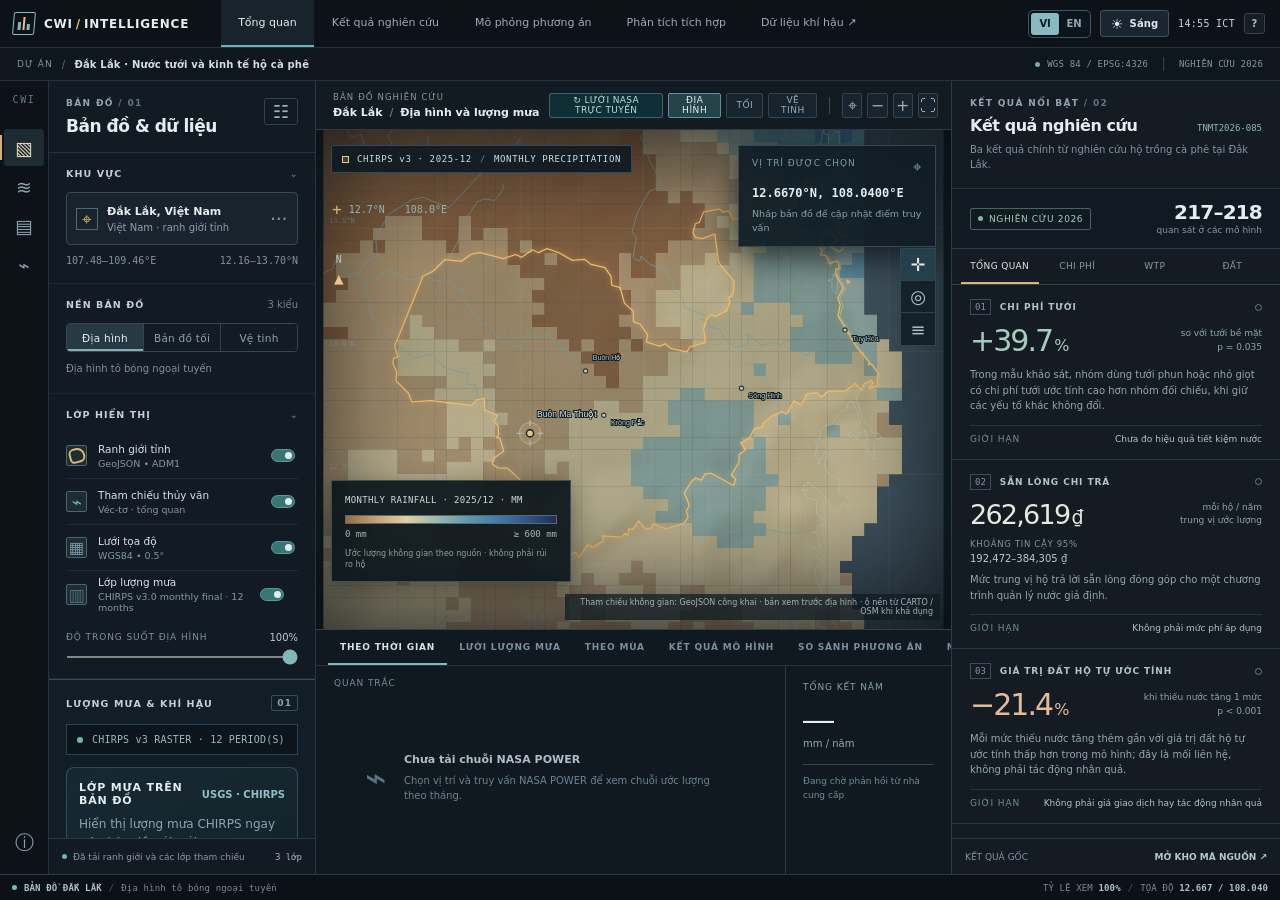
==== commit 134e6c78: "Integrate CWI 2.0 directly into v1.7 homepage, retaining existing functions and navigation" ====
--- a/index.html
+++ b/index.html
@@ -1747,6 +1747,7 @@
 
 </script>
 
+<link rel="stylesheet" href="./integrated-workspace.css">
 </head>
 <body>
 <div class="shell">
@@ -2189,4 +2190,5 @@
 #geo-map[data-basemap-mode="dark"] #relief-image{opacity:0!important}
 #geo-map[data-basemap-mode="dark"] #dark-tiles[data-mode="dark"] image{filter:invert(.92) hue-rotate(180deg) brightness(.82) contrast(1.08) saturate(.58)}
 </style>
+<script src="./integrated-workspace.js" defer></script>
 </body></html>
--- a/integrated-workspace.css
+++ b/integrated-workspace.css
@@ -0,0 +1,67 @@
+
+/* CWI integrated analysis v2: same document / navigation / research + climate data. */
+#nav-integrated{white-space:nowrap}
+body.cwi2-open{overflow:hidden}
+#cwi2-integrated-view{--cwi2-bg:#081720;--cwi2-panel:#0f2632;--cwi2-card:#122c39;--cwi2-line:#305160;--cwi2-txt:#e5f1f3;--cwi2-muted:#94b2bc;--cwi2-teal:#83d1c4;position:fixed;top:64px;bottom:0;left:0;right:0;z-index:9900;display:none;overflow:auto;background:radial-gradient(circle at 80% 0%,#173642,transparent 42%),var(--cwi2-bg);color:var(--cwi2-txt);font:13px/1.5 "Inter","Segoe UI",system-ui,sans-serif}
+body.cwi2-open #cwi2-integrated-view{display:block}
+#cwi2-integrated-view,#cwi2-integrated-view *{box-sizing:border-box}
+#cwi2-integrated-view .cwi2-container{max-width:1880px;margin:0 auto;padding:17px clamp(14px,2vw,36px) 46px}
+#cwi2-integrated-view .cwi2-top{display:flex;gap:18px;justify-content:space-between;align-items:center;margin-bottom:14px}
+#cwi2-integrated-view .cwi2-label{font:600 10px ui-monospace,monospace;letter-spacing:.13em;color:var(--cwi2-teal)}
+#cwi2-integrated-view h1{font-size:clamp(20px,2vw,32px);line-height:1.25;font-weight:700;letter-spacing:-.035em;margin:6px 0}
+#cwi2-integrated-view h2{font-size:15px;font-weight:680;margin:0 0 7px}
+#cwi2-integrated-view .cwi2-muted{color:var(--cwi2-muted)}
+#cwi2-integrated-view button,#cwi2-integrated-view select{font:inherit;cursor:pointer}
+#cwi2-integrated-view button{color:var(--cwi2-txt);border:1px solid #527480;background:#21424f;border-radius:4px;padding:7px 11px}
+#cwi2-integrated-view button:hover{background:#295766}
+#cwi2-integrated-view button:focus-visible,#cwi2-integrated-view select:focus-visible{outline:2px solid #9ae7d6;outline-offset:2px}
+#cwi2-integrated-view button:disabled{opacity:.45;cursor:default}
+#cwi2-integrated-view select{background:#0a1e29;color:#e4f5f7;border:1px solid #486777;border-radius:4px;padding:8px 9px;max-width:100%}
+#cwi2-integrated-view .cwi2-top-actions{display:flex;gap:8px;flex-wrap:wrap}
+#cwi2-integrated-view .cwi2-layout{display:grid;grid-template-columns:minmax(460px,1.28fr) minmax(400px,.9fr);gap:13px}
+#cwi2-integrated-view .cwi2-panel{min-width:0;border:1px solid var(--cwi2-line);border-radius:7px;background:linear-gradient(160deg,var(--cwi2-panel),#0b1d27);padding:17px}
+#cwi2-integrated-view .cwi2-wide{grid-column:1/-1}
+#cwi2-integrated-view .cwi2-line{border-top:1px solid #2d4550;margin:13px 0}
+#cwi2-integrated-view .cwi2-panelhead{display:flex;justify-content:space-between;gap:10px;align-items:flex-start;flex-wrap:wrap}
+#cwi2-integrated-view .cwi2-controls{display:flex;gap:9px;align-items:center;flex-wrap:wrap}
+#cwi2-integrated-view .cwi2-controls label{font-size:11px;color:#bbd3d9}
+#cwi2-integrated-view .cwi2-map{background:#091720;border:1px solid #2e4e5b;border-radius:4px;overflow:hidden}
+#cwi2-integrated-view .cwi2-map canvas{width:100%;max-height:470px;display:block;cursor:crosshair;image-rendering:pixelated}
+#cwi2-integrated-view .cwi2-cards{display:grid;grid-template-columns:repeat(3,minmax(0,1fr));gap:8px;margin:12px 0}
+#cwi2-integrated-view .cwi2-card{background:var(--cwi2-card);border:1px solid #315365;padding:11px;border-radius:4px}
+#cwi2-integrated-view .cwi2-card small{font-size:10px;color:var(--cwi2-muted);display:block}
+#cwi2-integrated-view .cwi2-card strong{display:block;font-size:20px;font-variant-numeric:tabular-nums;letter-spacing:-.02em;margin-top:6px}
+#cwi2-integrated-view .cwi2-gridtwo{display:grid;grid-template-columns:1fr 1fr;gap:12px}
+#cwi2-integrated-view .cwi2-chart{border:1px solid #315361;background:#0a1c27;border-radius:4px;padding:5px}
+#cwi2-integrated-view .cwi2-chart canvas{width:100%;height:200px;display:block}
+#cwi2-integrated-view .cwi2-list{max-height:245px;overflow:auto;display:flex;flex-direction:column;gap:5px;margin-top:9px}
+#cwi2-integrated-view .cwi2-place{display:flex;justify-content:space-between;text-align:left;gap:11px;align-items:center;width:100%}
+#cwi2-integrated-view .cwi2-place b{color:#c5ebdf;font-variant-numeric:tabular-nums;font-weight:650}
+#cwi2-integrated-view .cwi2-econ{display:grid;grid-template-columns:repeat(3,minmax(0,1fr));gap:8px;margin:10px 0}
+#cwi2-integrated-view .cwi2-econ article{padding:10px;background:var(--cwi2-card);border:1px solid #355161;border-radius:4px}
+#cwi2-integrated-view .cwi2-econ b{font-size:21px;display:block;font-variant-numeric:tabular-nums;margin:6px 0}
+#cwi2-integrated-view .cwi2-econ small{color:var(--cwi2-muted);font-size:11px}
+#cwi2-integrated-view .cwi2-notice{border-left:3px solid #5ca99e;background:#14313b;color:#c5dce1;padding:9px 11px;font-size:11px;margin-top:10px}
+#cwi2-integrated-view .cwi2-tablewrap{overflow:auto}
+#cwi2-integrated-view table{width:100%;border-collapse:collapse;min-width:480px;font-size:11px;text-align:right}
+#cwi2-integrated-view th,#cwi2-integrated-view td{padding:9px 7px;border-bottom:1px solid #2b4450;white-space:nowrap}
+#cwi2-integrated-view th:first-child{text-align:left}
+#cwi2-integrated-view .cwi2-up{color:#8ae0b4}
+#cwi2-integrated-view .cwi2-down{color:#e9aaa1}
+#cwi2-integrated-view .cwi2-report{display:grid;grid-template-columns:repeat(3,minmax(0,1fr));gap:11px}
+#cwi2-integrated-view .cwi2-report article{border-left:2px solid #4a998f;padding:7px 11px;background:#112a35}
+#cwi2-integrated-view .cwi2-report h3{color:#94d7cb;font-size:11px;margin:0 0 8px}
+#cwi2-integrated-view .cwi2-report p{font-size:11px;color:#bfd4d9;margin:0}
+#cwi2-integrated-view .cwi2-foot{font-size:10.5px;color:#86a4af;margin-top:12px}
+#cwi2-integrated-view .cwi2-busy{font-size:12px;color:#e5bf87;padding:9px;background:#2a2a23;margin-bottom:12px}
+#cwi2-integrated-view .cwi2-export{display:flex;flex-wrap:wrap;gap:8px}
+[data-theme="light"] #cwi2-integrated-view{--cwi2-bg:#e9f0f3;--cwi2-panel:#f5f9fb;--cwi2-card:#ebf2f4;--cwi2-line:#c0d0d6;--cwi2-txt:#193440;--cwi2-muted:#55707b;--cwi2-teal:#247c75;background:#eaf2f5}
+[data-theme="light"] #cwi2-integrated-view .cwi2-panel{background:#f8fbfc}
+[data-theme="light"] #cwi2-integrated-view .cwi2-econ article,[data-theme="light"] #cwi2-integrated-view .cwi2-card{border-color:#c6d8dc}
+[data-theme="light"] #cwi2-integrated-view .cwi2-econ small,[data-theme="light"] #cwi2-integrated-view .cwi2-foot{color:#536e79}
+[data-theme="light"] #cwi2-integrated-view button{color:#183641;background:#d9ecee}
+[data-theme="light"] #cwi2-integrated-view select{color:#173a44;background:#edf7f8}
+[data-theme="light"] #cwi2-integrated-view .cwi2-notice{color:#205059;background:#e2f2f1}
+@media(max-width:1120px){#cwi2-integrated-view .cwi2-layout,#cwi2-integrated-view .cwi2-gridtwo{grid-template-columns:1fr}}
+@media(max-width:670px){#cwi2-integrated-view .cwi2-top{align-items:start;flex-direction:column}#cwi2-integrated-view .cwi2-econ,#cwi2-integrated-view .cwi2-cards,#cwi2-integrated-view .cwi2-report{grid-template-columns:1fr}#cwi2-integrated-view .cwi2-container{padding:11px}#cwi2-integrated-view h1{font-size:22px}}
+@media print{body.cwi2-open .shell,body.cwi2-open .globalbar{display:none!important}body.cwi2-open #cwi2-integrated-view{position:static!important;display:block!important;overflow:visible!important;color:#15303b!important;background:white!important}#cwi2-integrated-view .cwi2-panel{background:white!important;color:#15303b!important;border:1px solid #aaa;break-inside:avoid}#cwi2-integrated-view .cwi2-top-actions,#cwi2-integrated-view .cwi2-export,#cwi2-integrated-view .cwi2-controls,#cwi2-integrated-view .cwi2-map,#cwi2-integrated-view .cwi2-list{display:none!important}#cwi2-integrated-view .cwi2-notice,#cwi2-integrated-view .cwi2-report article{background:white!important;color:#17333c!important}}
--- a/public-ui.css
+++ b/public-ui.css
@@ -40,3 +40,11 @@
  .workspace-toolbar{padding:0 7px;gap:3px}
  .workspace-ident strong{max-width:115px;overflow:hidden;text-overflow:ellipsis}
 }
+
+/* Semifinal-facing copy: preserve data sources but remove implementation details. */
+#qa-wms-disclosure,.qa-wms-disclosure,.external-chirps-shortcut,
+.official-chirps-block,.baseline-workflow,.data-audit-panel,
+.seasonal-info > div:nth-child(4) small,.oc-evidence-title span,
+.oc-evidence .oc-note{display:none!important}
+#qa-wms-links{font-size:11px}
+#qa-wms-links a{opacity:.8}
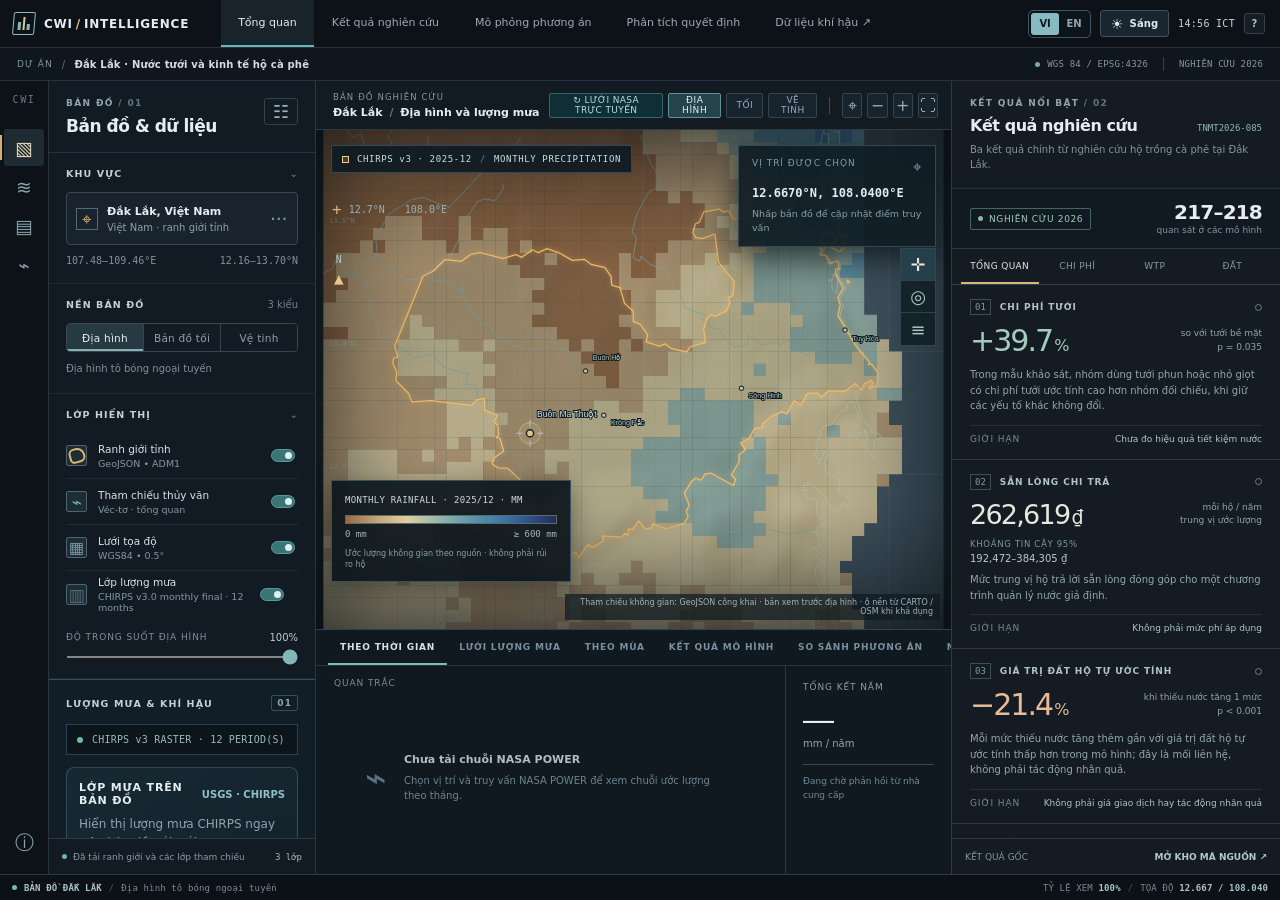
==== commit 2d7dd9e7: "Replace duplicated integrated dashboard with real conditional Decision Intelligence engine in main C" ====
--- a/index.html
+++ b/index.html
@@ -1747,7 +1747,7 @@
 
 </script>
 
-<link rel="stylesheet" href="./integrated-workspace.css">
+<link rel="stylesheet" href="./decision-engine.css">
 </head>
 <body>
 <div class="shell">
@@ -2190,5 +2190,5 @@
 #geo-map[data-basemap-mode="dark"] #relief-image{opacity:0!important}
 #geo-map[data-basemap-mode="dark"] #dark-tiles[data-mode="dark"] image{filter:invert(.92) hue-rotate(180deg) brightness(.82) contrast(1.08) saturate(.58)}
 </style>
-<script src="./integrated-workspace.js" defer></script>
+<script src="./decision-engine.js" defer></script>
 </body></html>
--- a/decision-engine.css
+++ b/decision-engine.css
@@ -0,0 +1,95 @@
+/* CWI Decision Intelligence — native v1.7 workspace, dark scientific workstation */
+body.di-open{overflow:hidden}
+#di-root{display:none;position:fixed;inset:48px 0 0;background:#09131b;color:#dbe7eb;z-index:9000;overflow:auto;font:12px/1.55 Inter,"Segoe UI",system-ui,sans-serif}
+body.di-open #di-root{display:block}
+body.di-open .globalbar{position:relative;z-index:9001}
+#di-root *{box-sizing:border-box}#di-root button,#di-root select,#di-root input{font:inherit}
+#di-root button{background:#213a47;border:1px solid #456878;color:#e1edef;padding:7px 11px;cursor:pointer;border-radius:3px}
+#di-root button:hover{background:#2e5262}#di-root button:focus-visible,#di-root input:focus-visible,#di-root select:focus-visible{outline:2px solid #89cbbf;outline-offset:2px}
+#di-root select{background:#122834;border:1px solid #466372;color:#dcecf1;padding:6px;border-radius:3px;max-width:210px}
+#di-root .di-wrap{max-width:1800px;margin:auto;padding:18px 24px 45px}
+#di-root .di-head{display:flex;justify-content:space-between;align-items:center;gap:20px;border-bottom:1px solid #2e4652;padding-bottom:15px}
+#di-root .di-head h1{font-weight:690;font-size:28px;line-height:1.2;letter-spacing:-.035em;margin:4px 0;color:#e7f2f4}
+#di-root .di-head p{margin:0;color:#8eacb9;font-size:11px}
+#di-root .di-kicker{font:650 10px ui-monospace,monospace;letter-spacing:.09em;color:#8ecfc0}
+#di-root .di-headtools{display:flex;align-items:center;gap:10px}
+#di-root #di-status{font:600 10px ui-monospace,monospace;color:#dbcca4;border:1px solid #685c42;background:#2a2b26;padding:7px 9px;max-width:400px}
+#di-root #di-status[data-state=ok]{background:#15342f;color:#9ddac3;border-color:#3e7165}
+#di-root #di-status[data-state=error]{background:#351f22;color:#edaaa6;border-color:#8c5154}
+#di-root .di-intro{display:flex;gap:22px;align-items:center;color:#a8c0ca;font:600 10px ui-monospace,monospace;padding:14px 0}
+#di-root .di-intro span:nth-child(even){color:#5b8f90}
+#di-root .di-columns{display:grid;grid-template-columns:minmax(0,1.15fr) minmax(0,.85fr);gap:12px}
+#di-root .di-card{min-width:0;background:#11232d;border:1px solid #2b4755;padding:16px;scroll-margin-top:20px}
+#di-root .di-titleline{display:flex;gap:12px;justify-content:space-between;align-items:center;border-bottom:1px solid #2c4550;padding-bottom:12px;margin-bottom:12px}
+#di-root h2{font-size:16px;line-height:1.3;letter-spacing:-.02em;margin:3px 0 0;font-weight:660;color:#e3f0f2}
+#di-root h3{font-size:12px;font-weight:640;margin:0 0 7px;color:#c8e3df}
+#di-root .di-row{display:flex;gap:8px;align-items:center;flex-wrap:wrap}
+#di-root label{font-size:11px;color:#b2c6ce}
+#di-root .di-geogrid{display:grid;grid-template-columns:minmax(0,1.2fr) minmax(235px,.8fr);gap:11px}
+#di-root .di-mapzone{position:relative;background:#07151d;min-width:0;border:1px solid #3b525e;align-self:start}
+#di-root #di-map{display:block;width:100%;height:auto;image-rendering:pixelated;cursor:crosshair;max-height:500px}
+#di-root .di-mapcorner{position:absolute;left:10px;top:10px;background:#0c1e29e9;border:1px solid #3b6671;padding:5px 9px;color:#b7d6dd;font:600 10px ui-monospace,monospace}
+#di-root .di-geoside{background:#0e1d27;border:1px solid #2d4550;padding:12px;min-width:0}
+#di-root .di-tag{display:inline-block;border:1px solid #42756a;color:#a3dfcb;font:600 10px ui-monospace,monospace;padding:3px 6px;margin-bottom:10px}
+#di-root .di-geoside h3{margin-bottom:5px}
+#di-root #di-trigger{font-size:16px;color:#eed3ae;font-weight:660;line-height:1.3;margin:6px 0 13px}
+#di-root .di-line{border-top:1px solid #2e4b58;margin:12px 0}
+#di-root .di-geoside span{color:#9bb3bf;font-size:10px;display:block}
+#di-root #di-point{font:650 12px ui-monospace,monospace;display:block;margin-top:5px}
+#di-root .di-numbers{display:grid;grid-template-columns:1fr;gap:8px;margin-top:15px}
+#di-root .di-numbers>div{padding:7px;background:#172c37;border-left:2px solid #567b80}
+#di-root .di-numbers b{font:640 17px ui-monospace,monospace;color:#e0eff0}
+#di-root .di-sitelist{display:flex;flex-direction:column;gap:5px;max-height:155px;overflow:auto;margin-top:8px}
+#di-root button.di-site{display:flex;justify-content:space-between;gap:7px;text-align:left;width:100%;font:10px ui-monospace,monospace;padding:6px;background:#1b3541;border-color:#3b5661}
+#di-root .di-site strong{color:#ebc38a;white-space:nowrap}
+#di-root .di-spectrum{height:8px;background:linear-gradient(90deg,#a25a30,#c49a6a,#d5c9ab,#428e99,#215b87);border:1px solid #45606a}
+#di-root .di-legend{margin:12px 0 8px}
+#di-root .di-legendtext{display:flex;justify-content:space-between;color:#9eb2be;font:10px ui-monospace,monospace;margin-top:6px}
+#di-root .di-footnote{font-size:10px;color:#8da8b4;line-height:1.65;margin:9px 0 0}
+#di-root .di-fin-grid{display:grid;grid-template-columns:1fr 1fr;gap:9px;margin:0 0 15px}
+#di-root .di-fin-grid>div,#di-root .di-four>div{background:#0e1d28;border:1px solid #2f4b56;padding:10px}
+#di-root .di-fin-grid span,#di-root .di-four span{display:block;font-size:10px;color:#9fb6c2}
+#di-root .di-fin-grid strong{display:block;font:650 19px ui-monospace,monospace;margin-top:8px;color:#ebf3f2}
+#di-root .di-control{padding:9px 0;border-bottom:1px solid #263f4b}
+#di-root .di-control label{display:flex;justify-content:space-between;gap:15px;margin-bottom:6px}
+#di-root .di-control output{color:#a5dfd1;font:650 12px ui-monospace,monospace}
+#di-root .di-control input{width:100%;accent-color:#83cfc0}
+#di-root .di-frontier{background:#0b1923;border:1px solid #314854;margin-top:15px;padding:9px}
+#di-root .di-paneltitle{font-weight:650;color:#bcd4dc;font-size:11px;margin-bottom:8px}
+#di-root #di-frontier{display:block;width:100%;height:236px}
+#di-root .di-plotkey{display:flex;gap:14px;font-size:10px;color:#a9bfcb;flex-wrap:wrap}
+#di-root .di-plotkey span:before{content:"";width:16px;height:3px;display:inline-block;margin-right:5px;vertical-align:middle;background:#70d6c8}
+#di-root .di-plotkey .di-key-stress:before{background:#e8ad76}
+#di-root .di-plotkey .di-key-range:before{background:#496976}
+#di-root .di-four{display:grid;grid-template-columns:repeat(3,1fr);gap:8px;margin-top:10px}
+#di-root .di-four b{display:block;font:620 14px ui-monospace,monospace;margin-top:6px;color:#e4eae9;overflow-wrap:anywhere}
+#di-root .di-decision,#di-root .di-dossier{grid-column:1/-1}
+#di-root .di-decisiongrid{display:grid;grid-template-columns:minmax(280px,.75fr) minmax(0,1.25fr);gap:13px}
+#di-root .di-verdict{padding:15px;border-left:4px solid #deb67c;background:#243037}
+#di-root .di-verdict[data-result=fully]{border-color:#8cd5af;background:#17382f}
+#di-root .di-verdict[data-result=never]{border-color:#e29c98;background:#382a2b}
+#di-root .di-verdict strong{display:block;color:#f2e3c9;font-size:22px;line-height:1.25;margin:6px 0 15px}
+#di-root .di-verdict b{color:#c9e1e7}
+#di-root .di-small{font-size:10px;color:#adc2cc}
+#di-root .di-next{background:#0e1f29;border:1px solid #314957;padding:14px}
+#di-root .di-next p{color:#c9d9dd;margin:7px 0 15px}
+#di-root .di-next label{display:block;margin:8px 0;cursor:pointer}
+#di-root .di-next input{accent-color:#7dc9b5;vertical-align:middle}
+#di-root .di-evidence{display:flex;align-items:baseline;gap:12px;flex-wrap:wrap;margin-top:13px;padding:10px 12px;border-top:1px solid #37505a;background:#0c1b25}
+#di-root .di-evidence span,#di-root .di-evidence p{color:#829eac;font-size:10px}
+#di-root .di-evidence b{color:#bedfdd}
+#di-root .di-report{font-size:13px;color:#d2e2e7;padding:12px;background:#0c1e27;border-left:3px solid #76b1a5}
+#di-root .di-method{font-size:10px;color:#92aebd;margin-top:12px}
+#di-root .di-method summary{cursor:pointer;color:#b7d3d8}
+@media(min-width:1600px){#di-root{top:52px}}
+@media(max-width:1250px){#di-root .di-columns{grid-template-columns:1fr}#di-root .di-geogrid{grid-template-columns:minmax(0,1.25fr) minmax(240px,.75fr)}}
+@media(max-width:750px){#di-root{top:45px}#di-root .di-wrap{padding:12px}#di-root .di-head{flex-direction:column;align-items:stretch}#di-root .di-intro{gap:7px;flex-wrap:wrap}#di-root .di-geogrid,#di-root .di-decisiongrid{grid-template-columns:1fr}#di-root .di-four{grid-template-columns:1fr}#di-root .di-fin-grid{grid-template-columns:1fr}}
+[data-theme=light] #di-root{background:#edf3f5;color:#214350}
+[data-theme=light] #di-root .di-card{background:#fff;border-color:#c7d6dc}
+[data-theme=light] #di-root .di-head h1,[data-theme=light] #di-root h2{color:#173b49}
+[data-theme=light] #di-root .di-head p,[data-theme=light] #di-root .di-footnote{color:#5c7682}
+[data-theme=light] #di-root .di-fin-grid>div,[data-theme=light] #di-root .di-four>div,[data-theme=light] #di-root .di-geoside,[data-theme=light] #di-root .di-next{background:#edf5f7;color:#1f4350}
+[data-theme=light] #di-root .di-geoside h3,[data-theme=light] #di-root .di-fin-grid strong,[data-theme=light] #di-root .di-four b{color:#173b49}
+[data-theme=light] #di-root button,[data-theme=light] #di-root select{color:#164250;background:#e5eff2;border-color:#afc6cf}
+[data-theme=light] #di-root .di-verdict{background:#f4efe4}
+@media print{#di-root{position:static!important;display:block!important;overflow:visible!important;background:#fff!important;color:#222!important}body.di-open .globalbar,body.di-open .shell{display:none!important}#di-root .di-headtools,#di-root .di-mapzone,#di-root .di-frontier,#di-root .di-control{display:none!important}#di-root .di-card{break-inside:avoid!important}}
